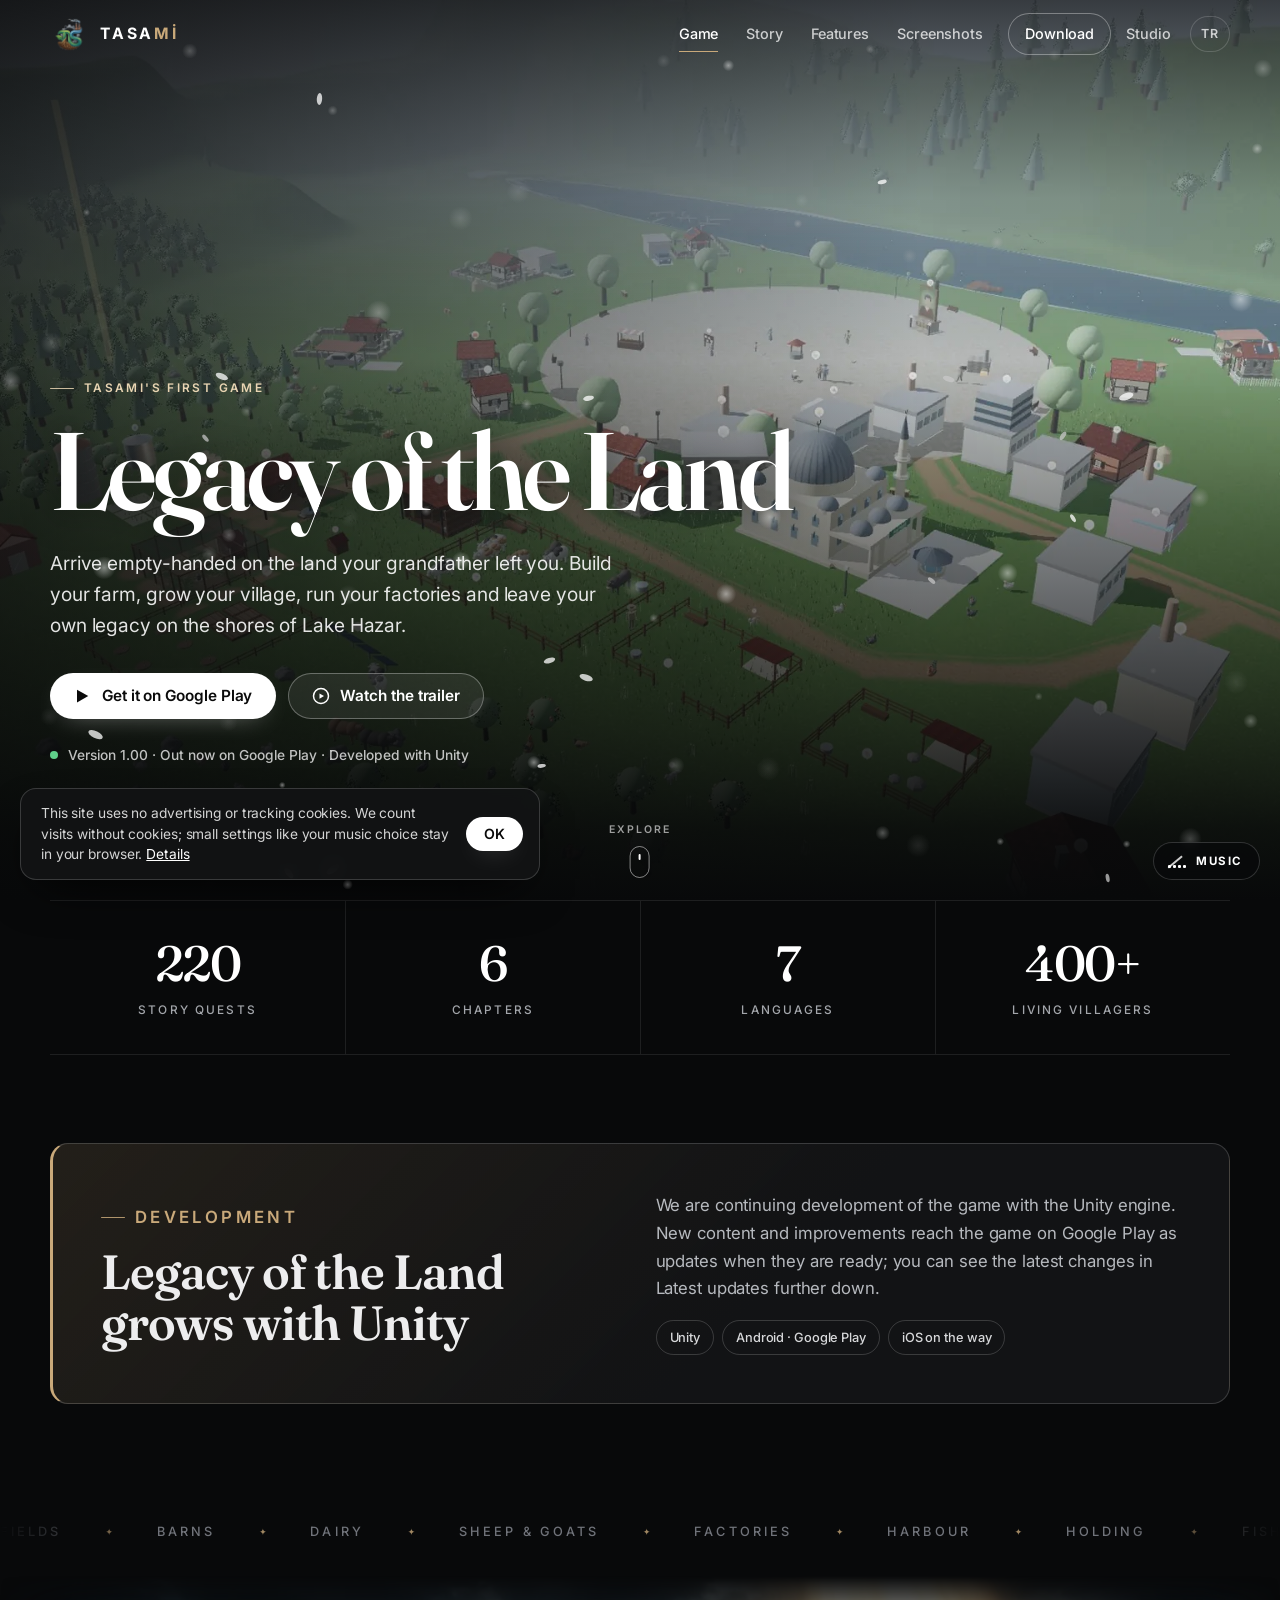
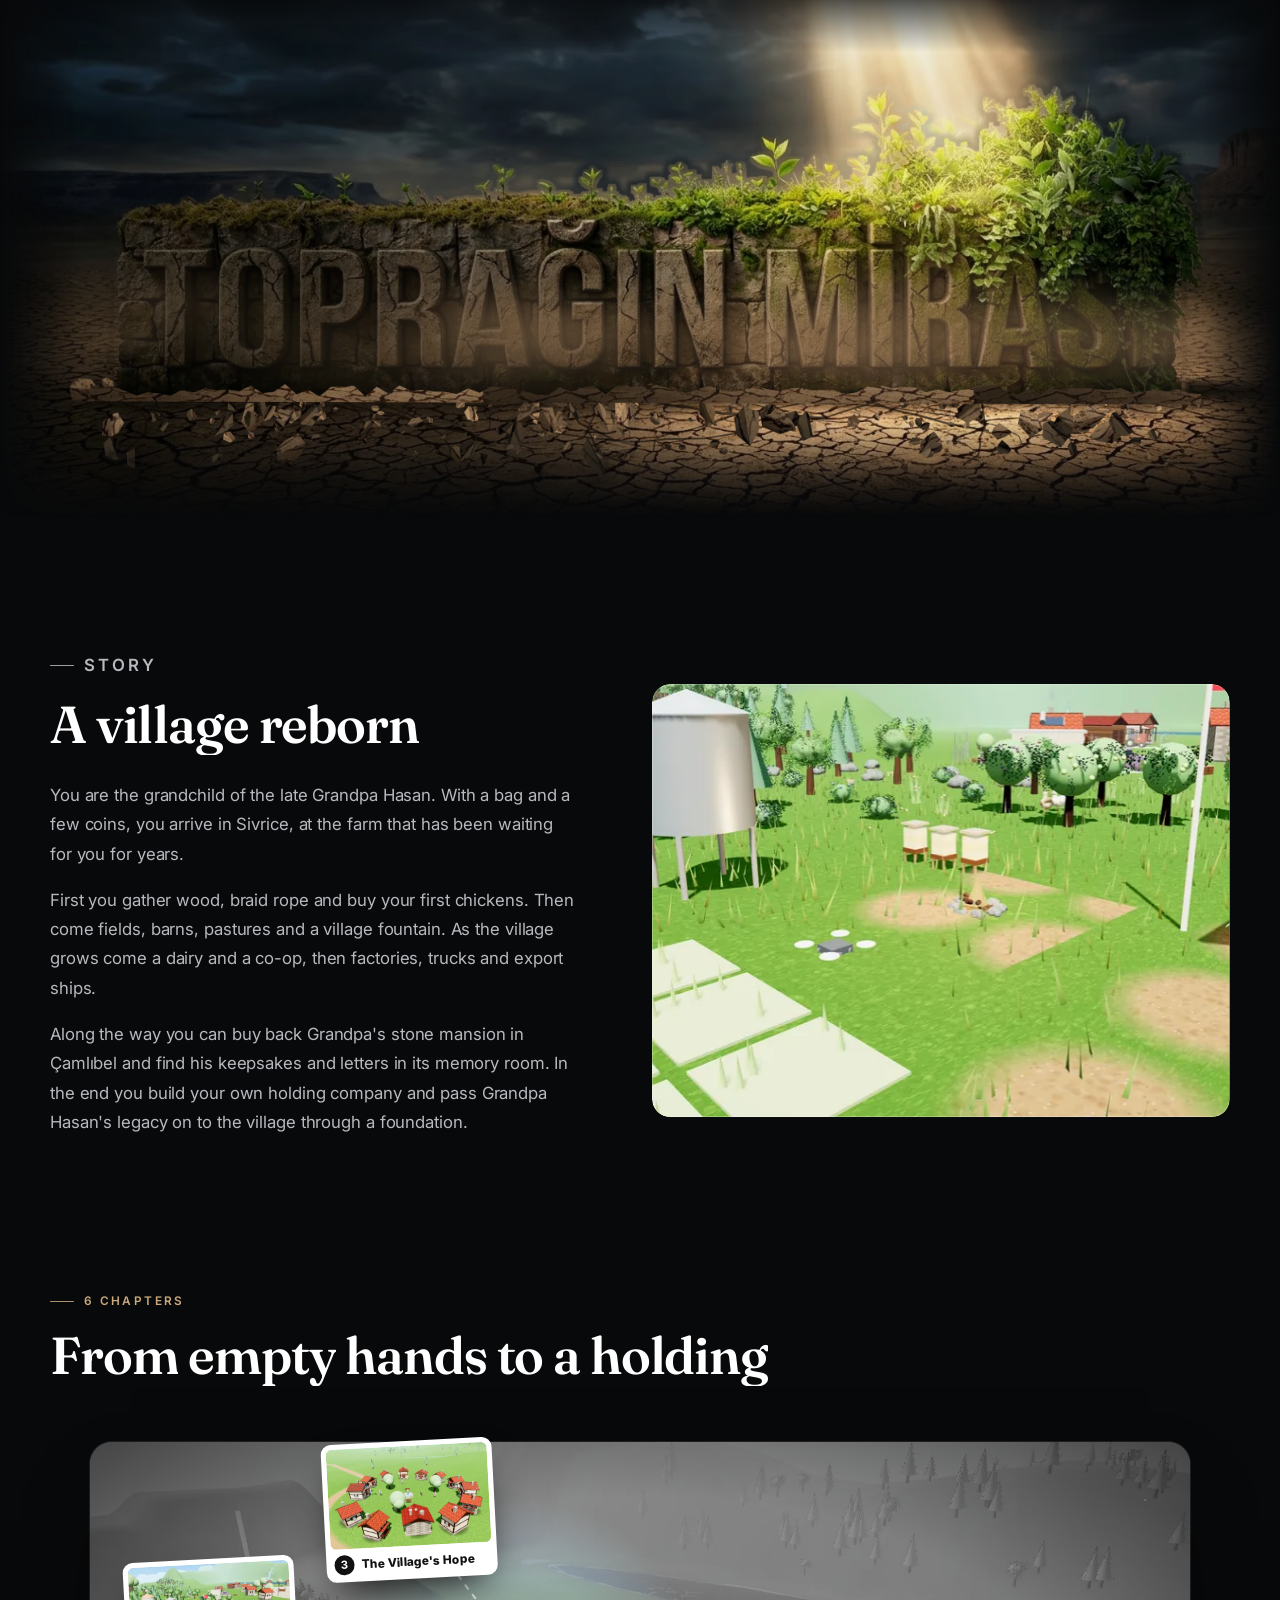
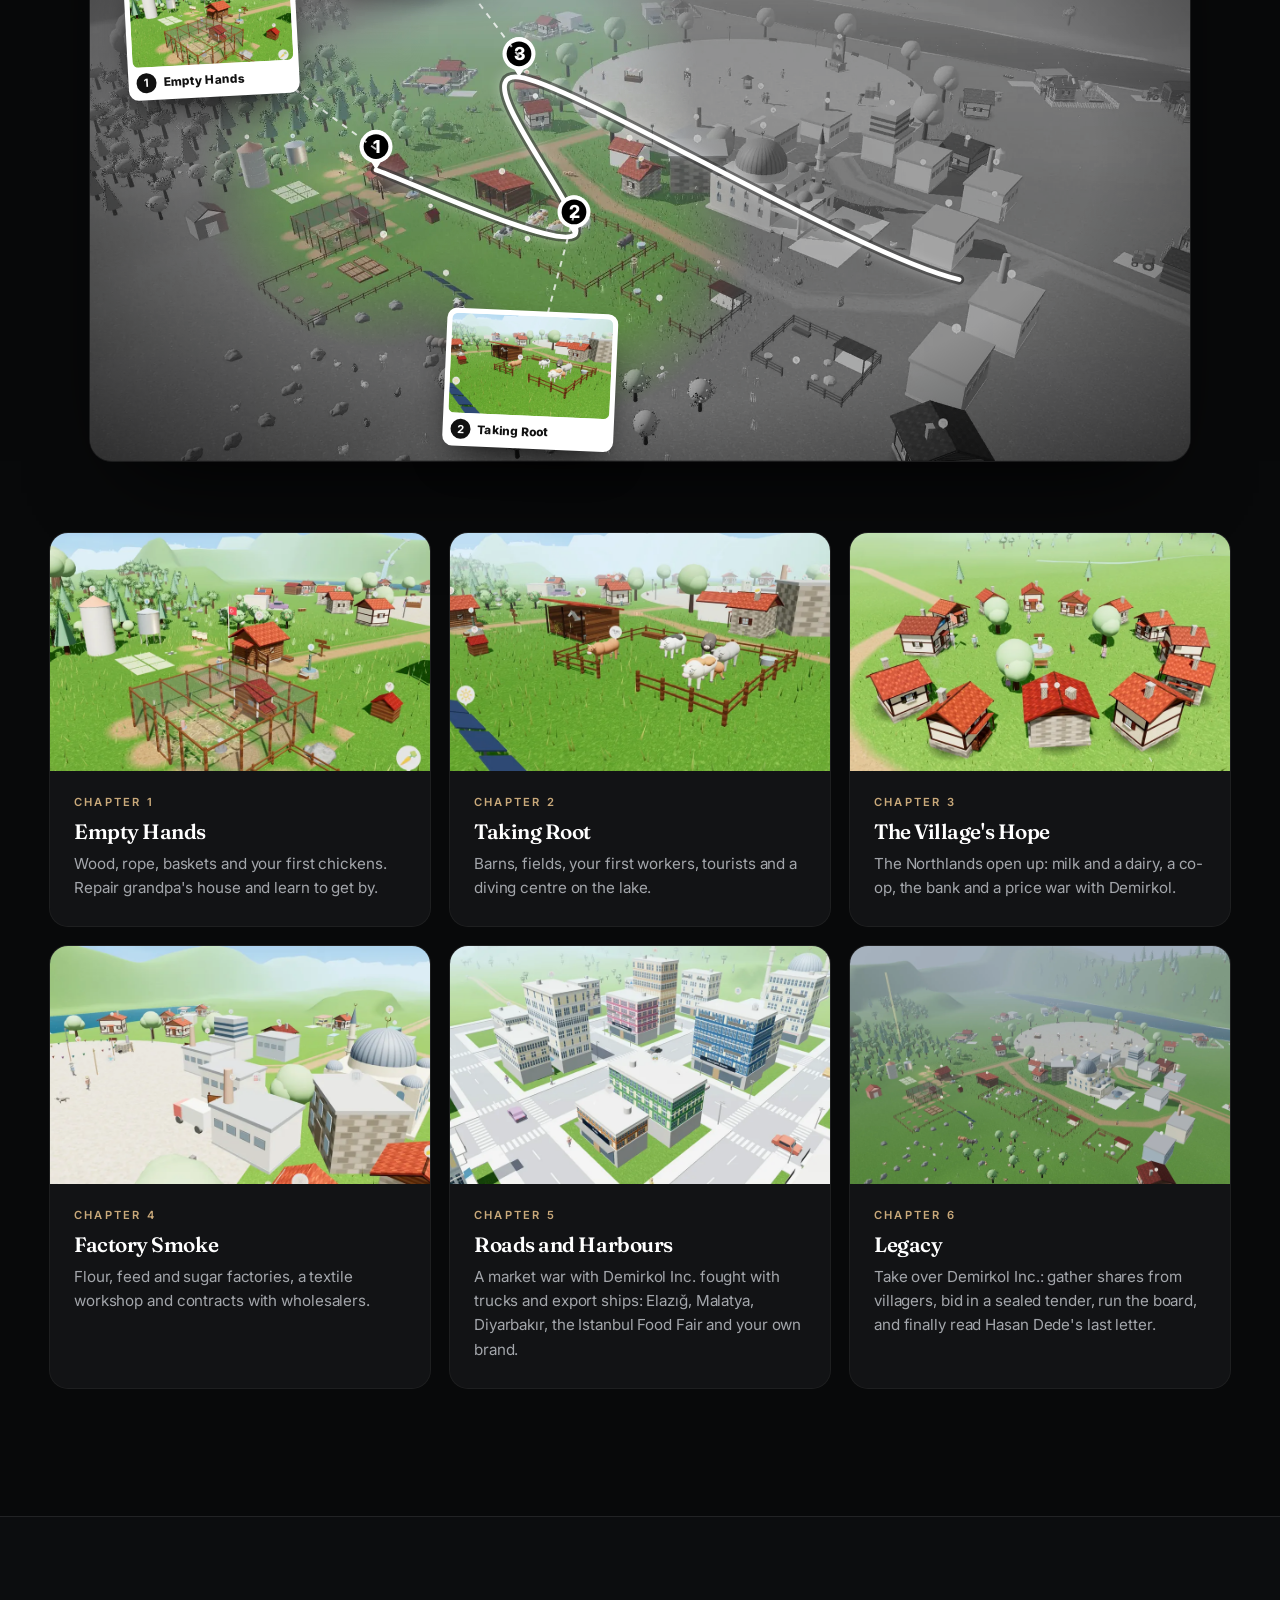
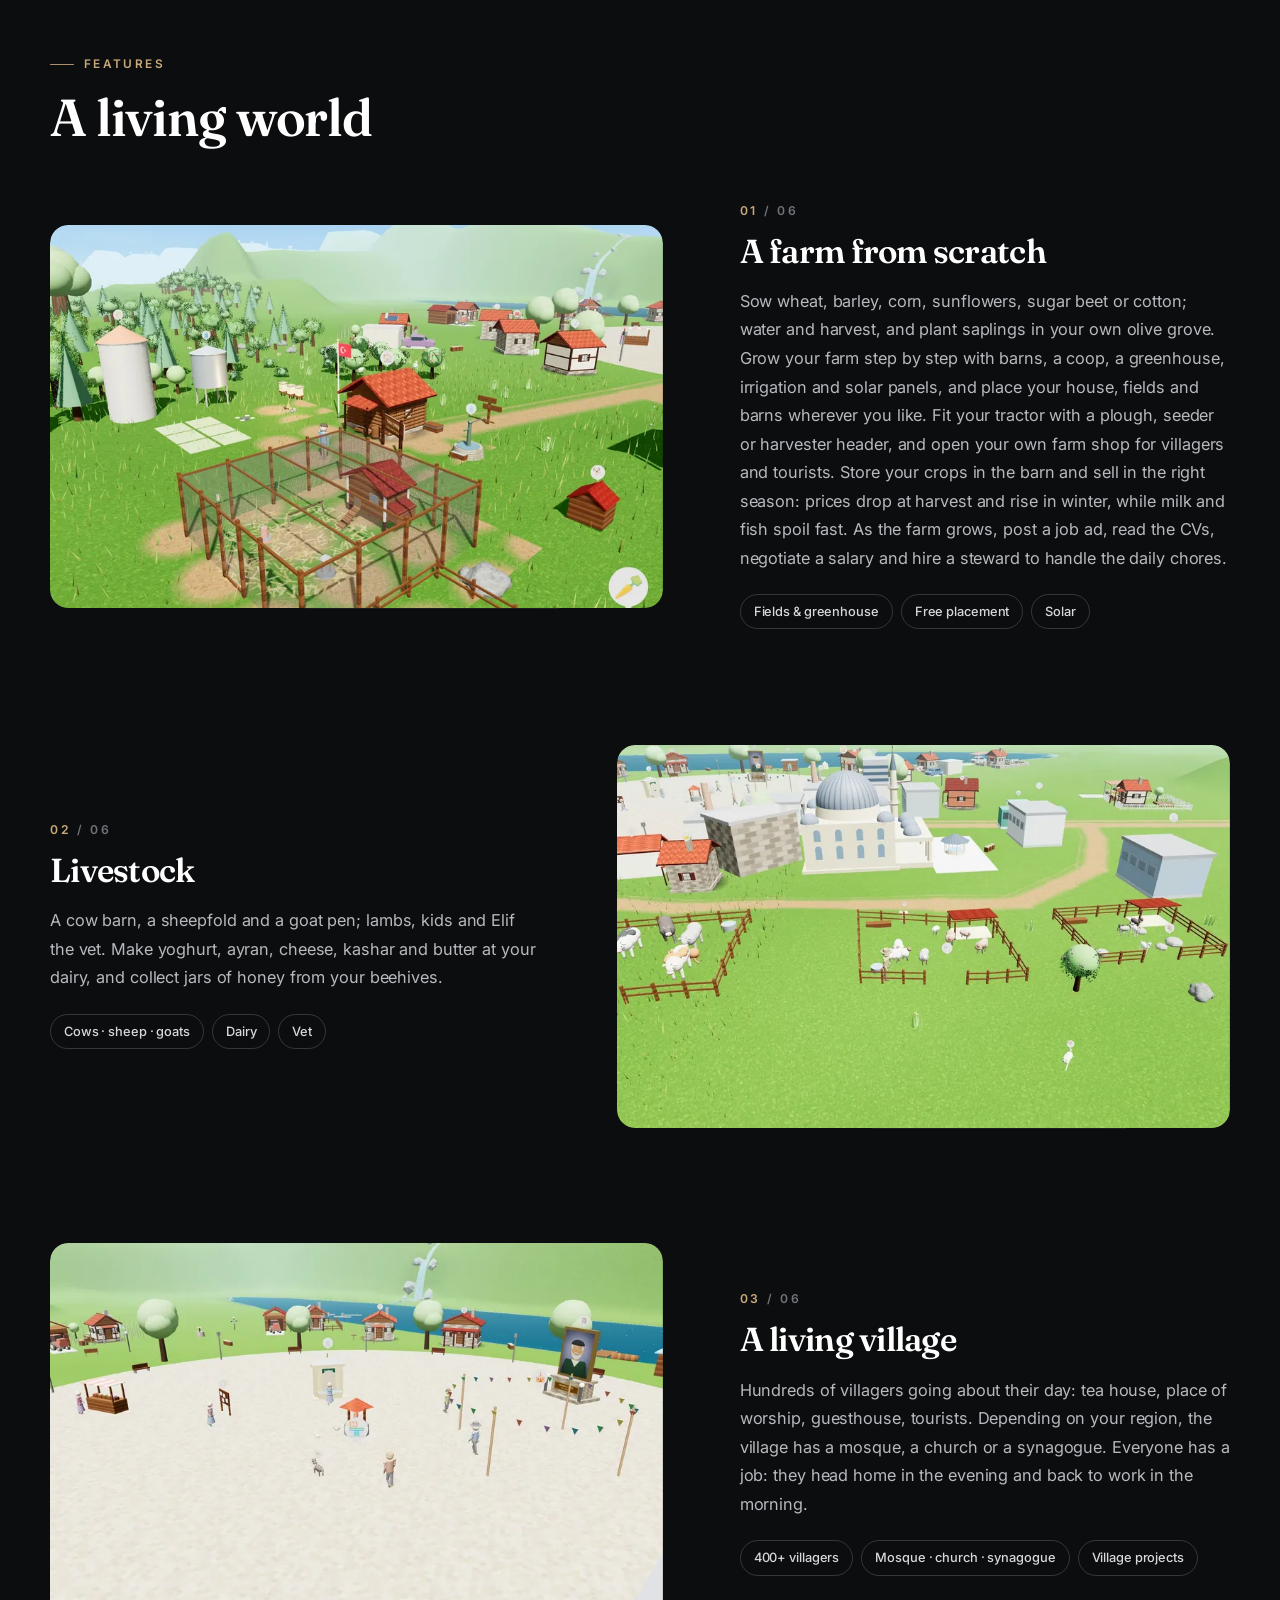
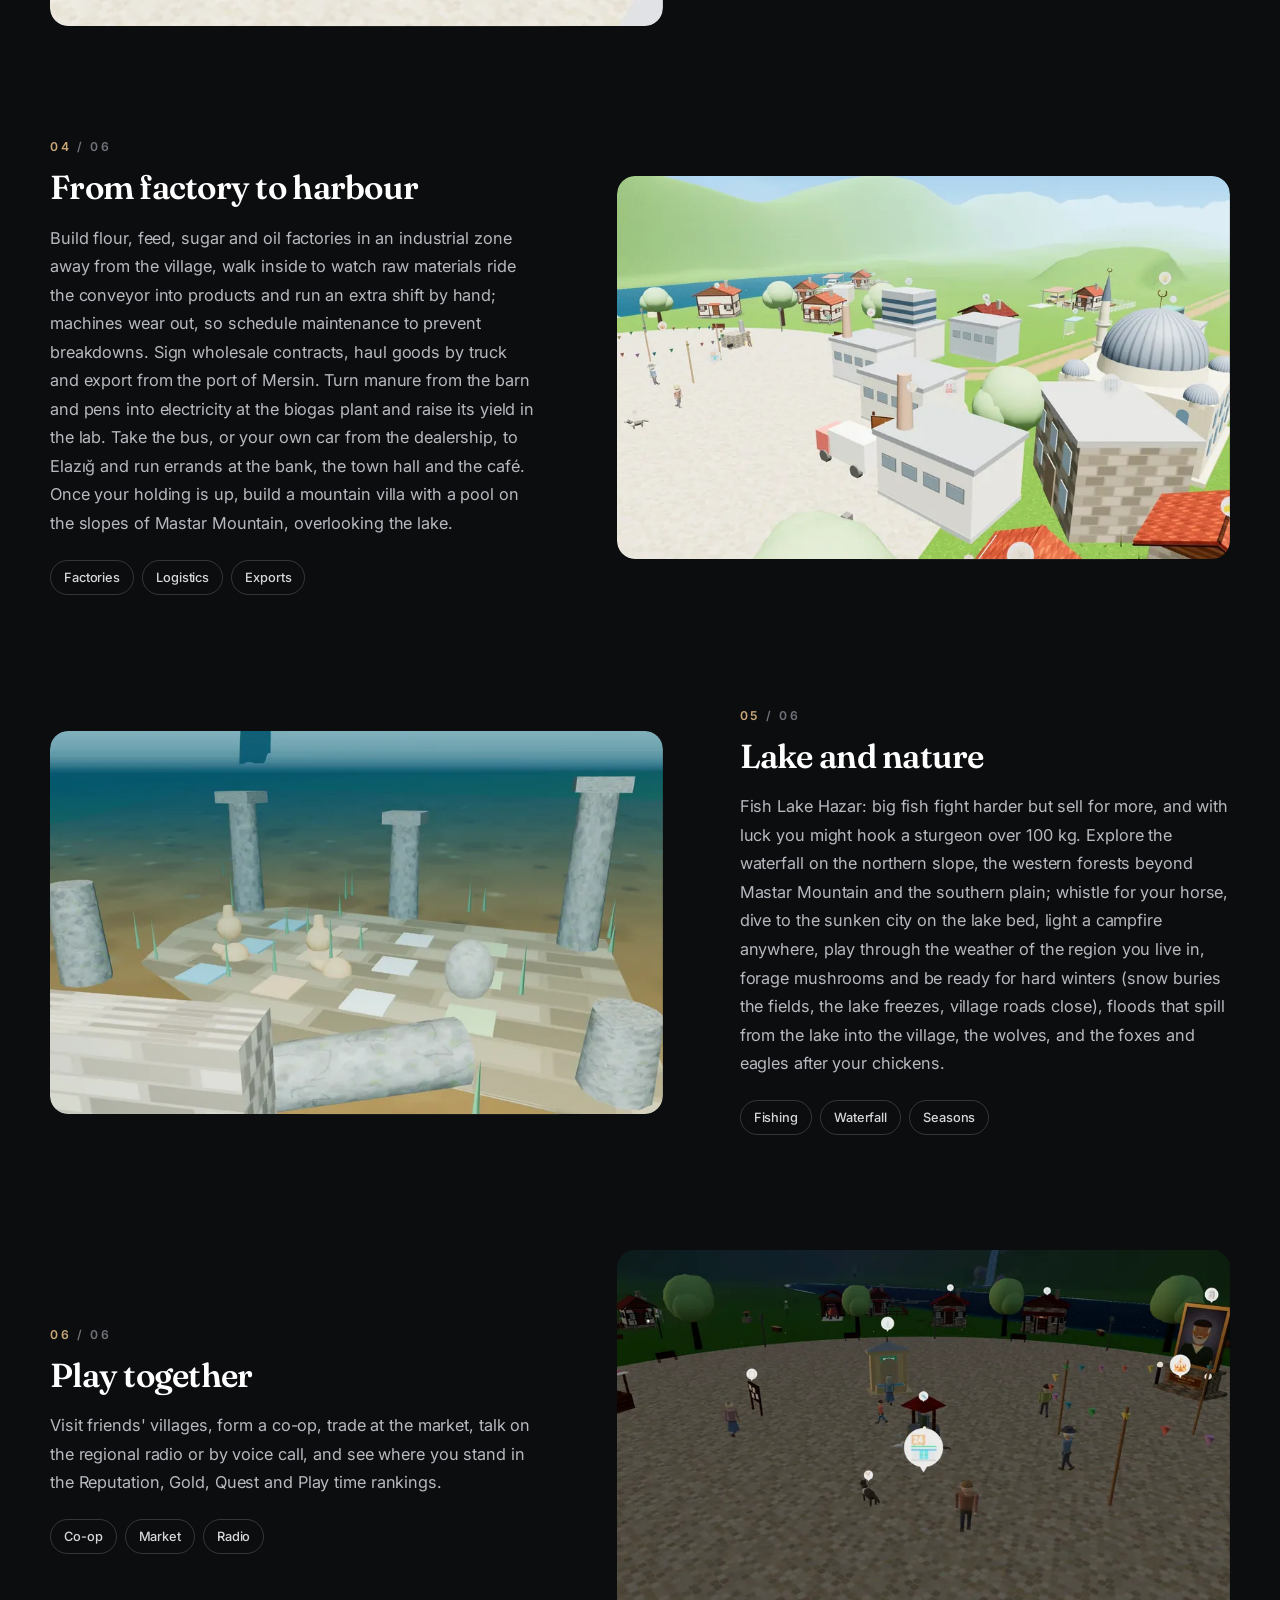
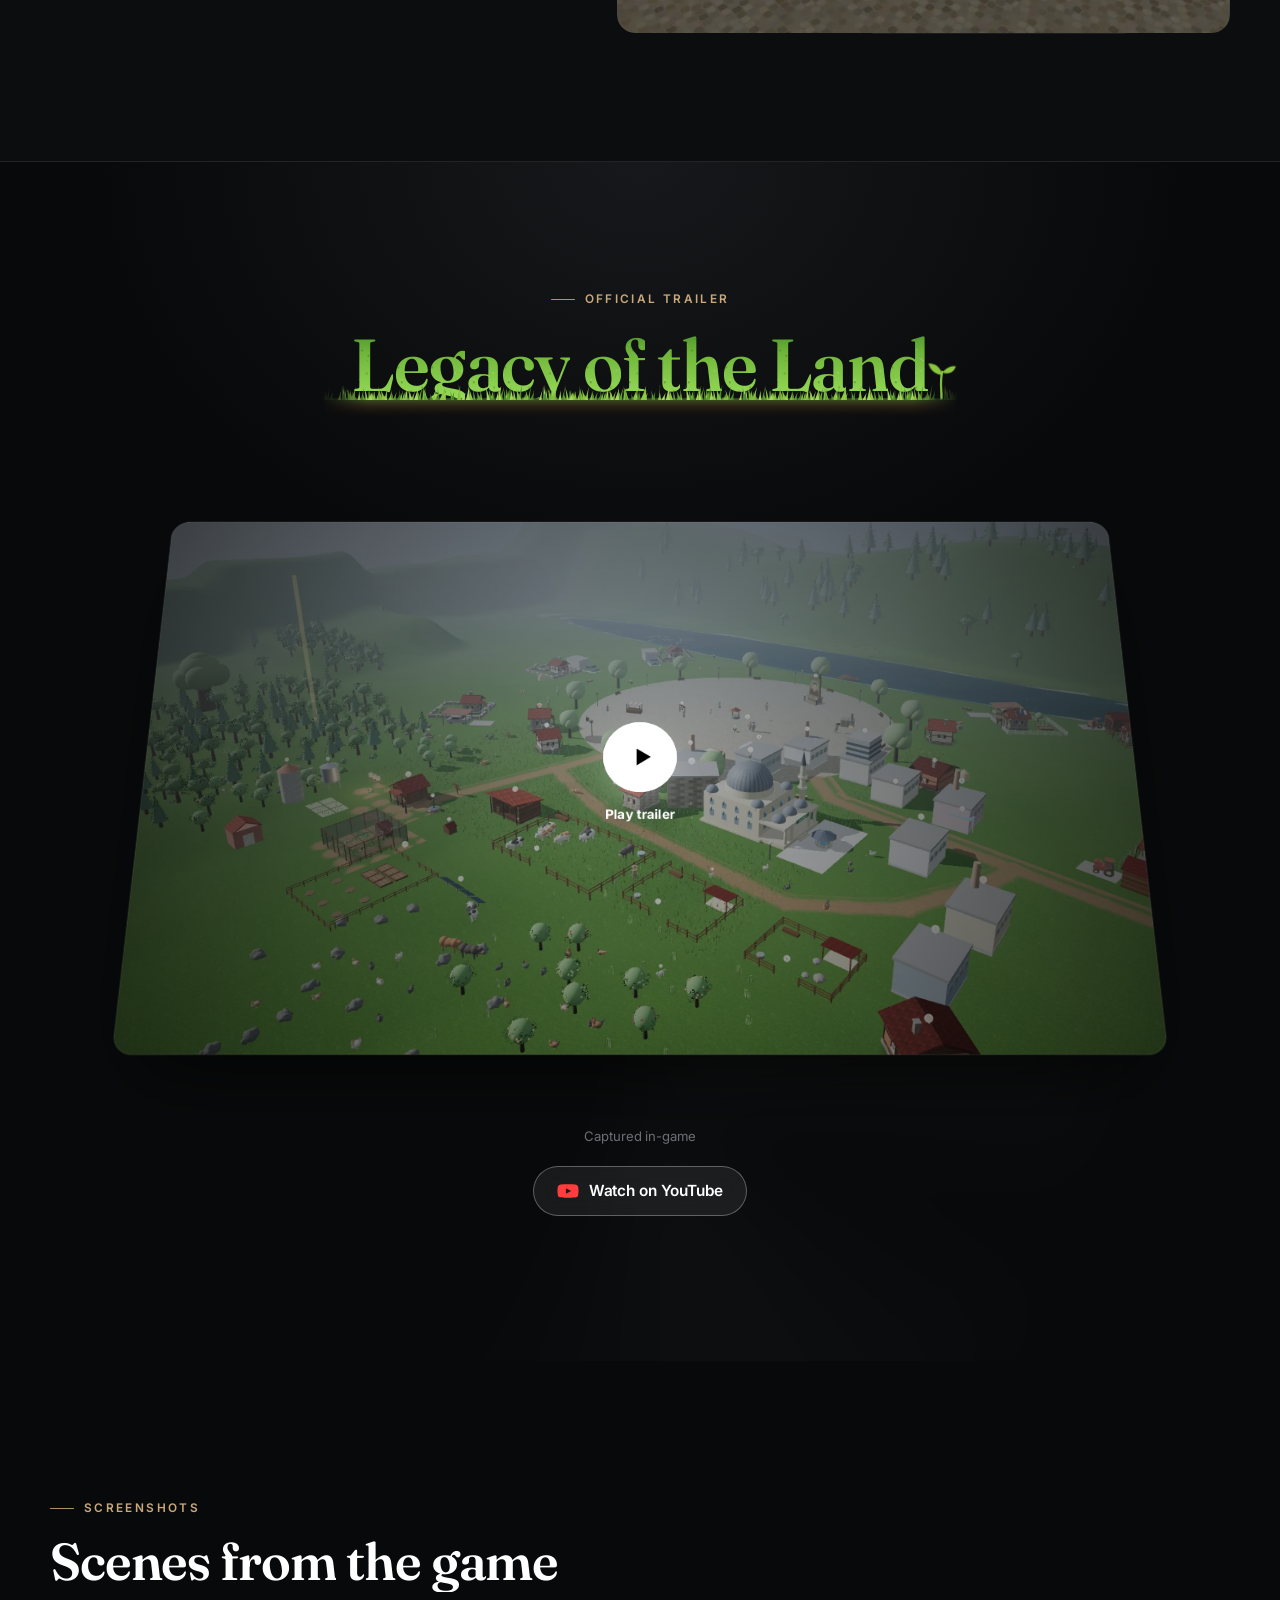
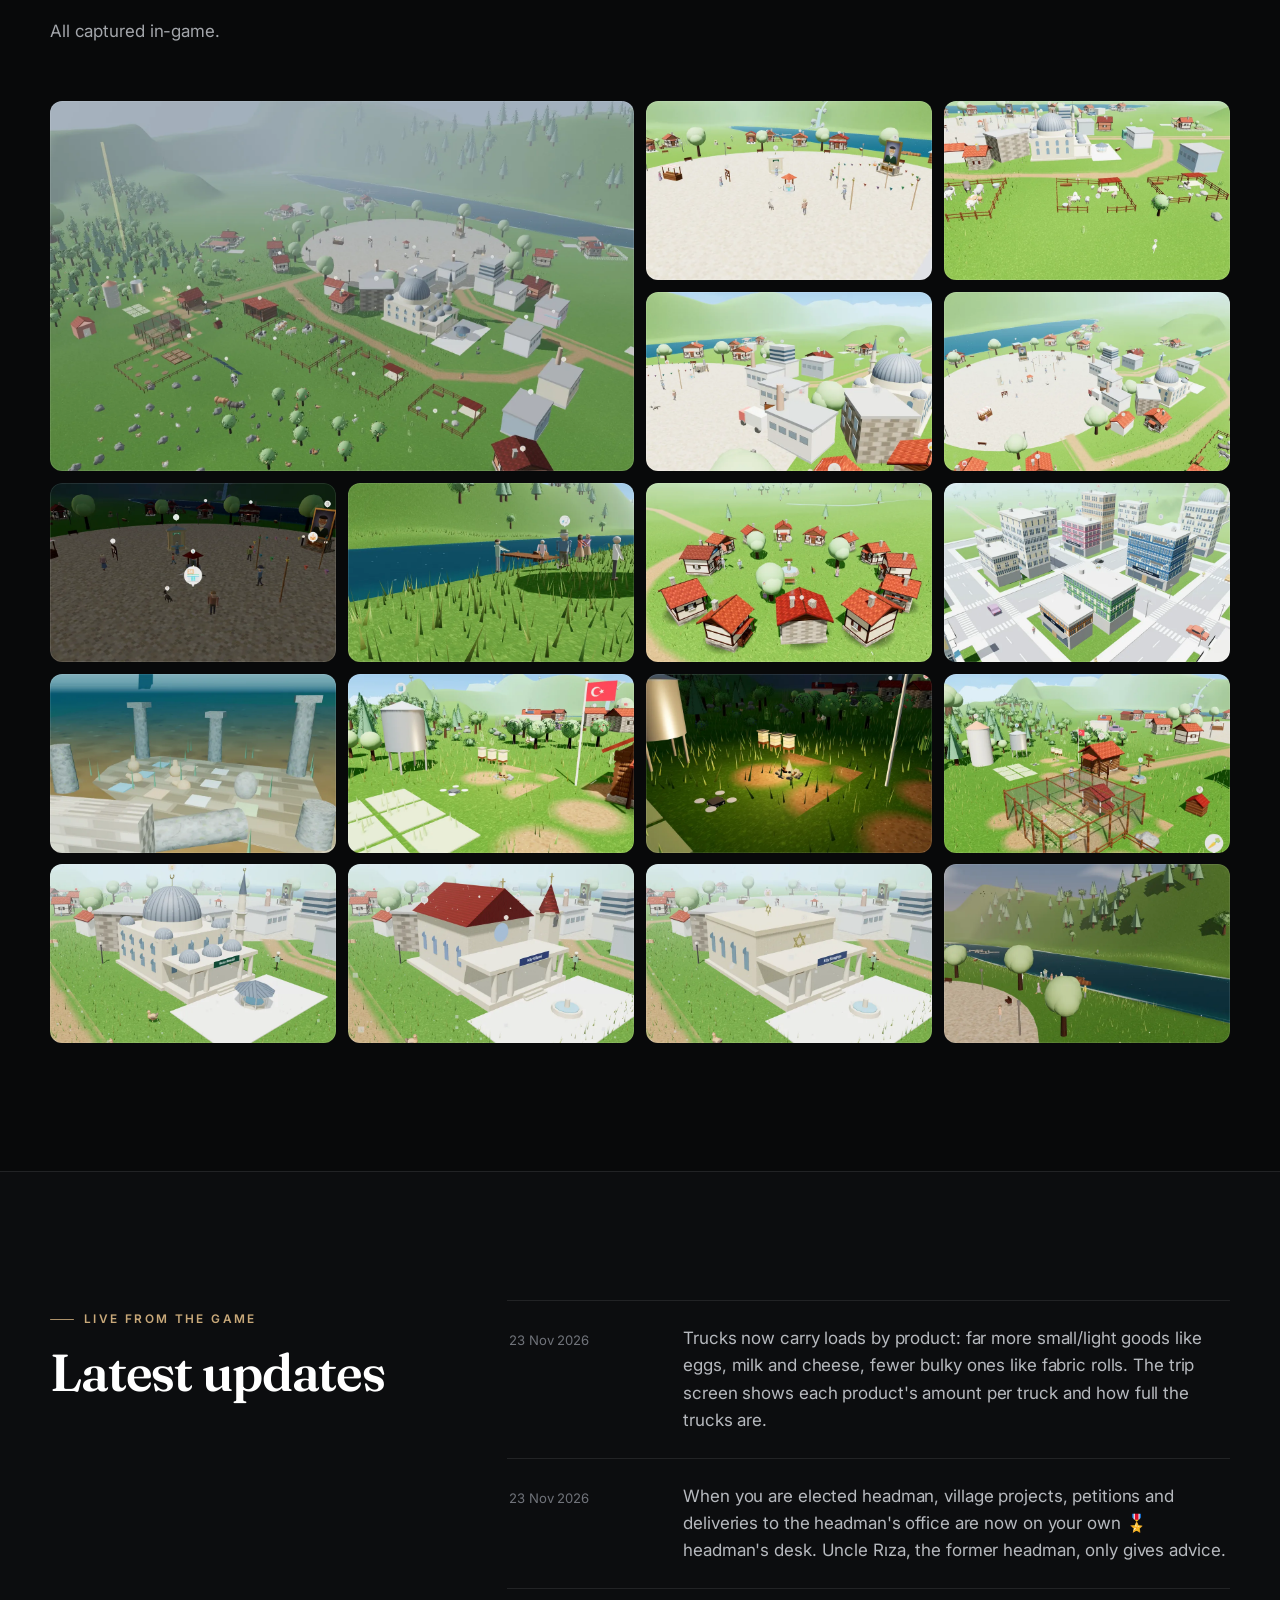
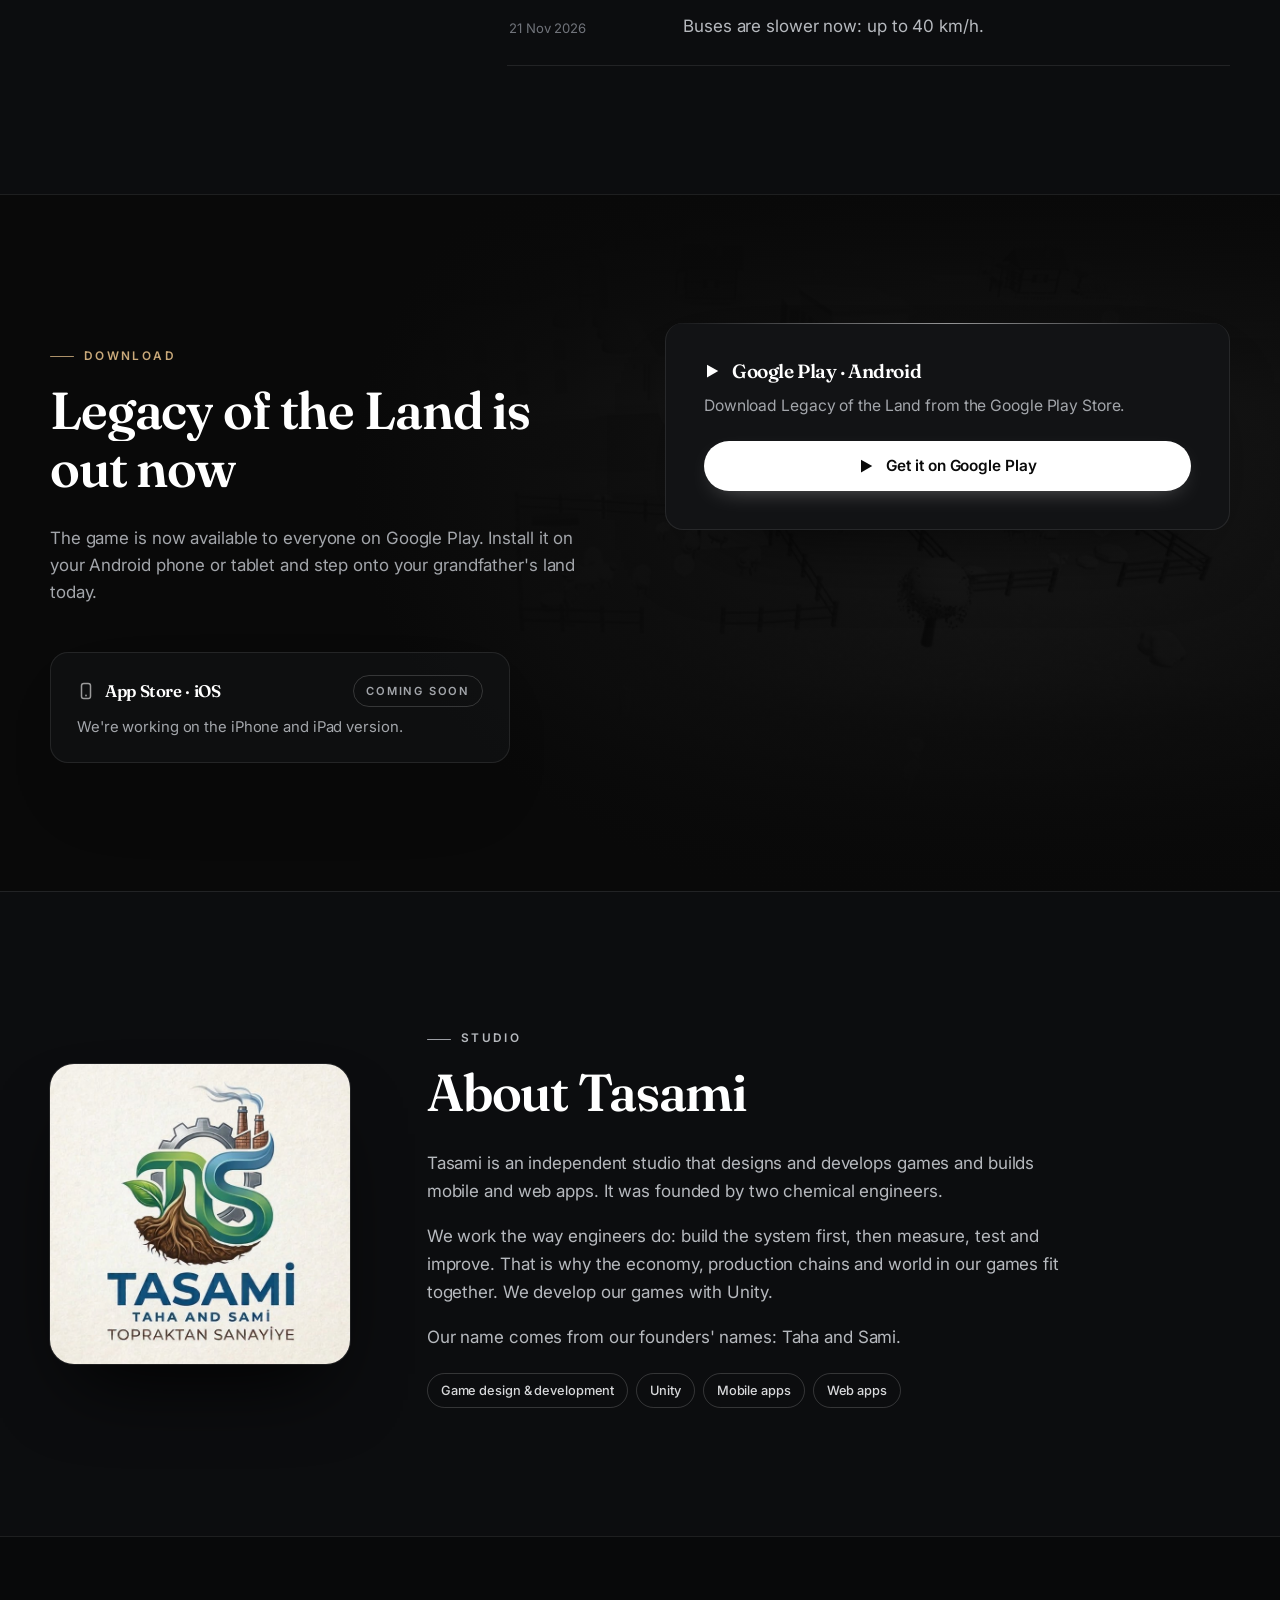
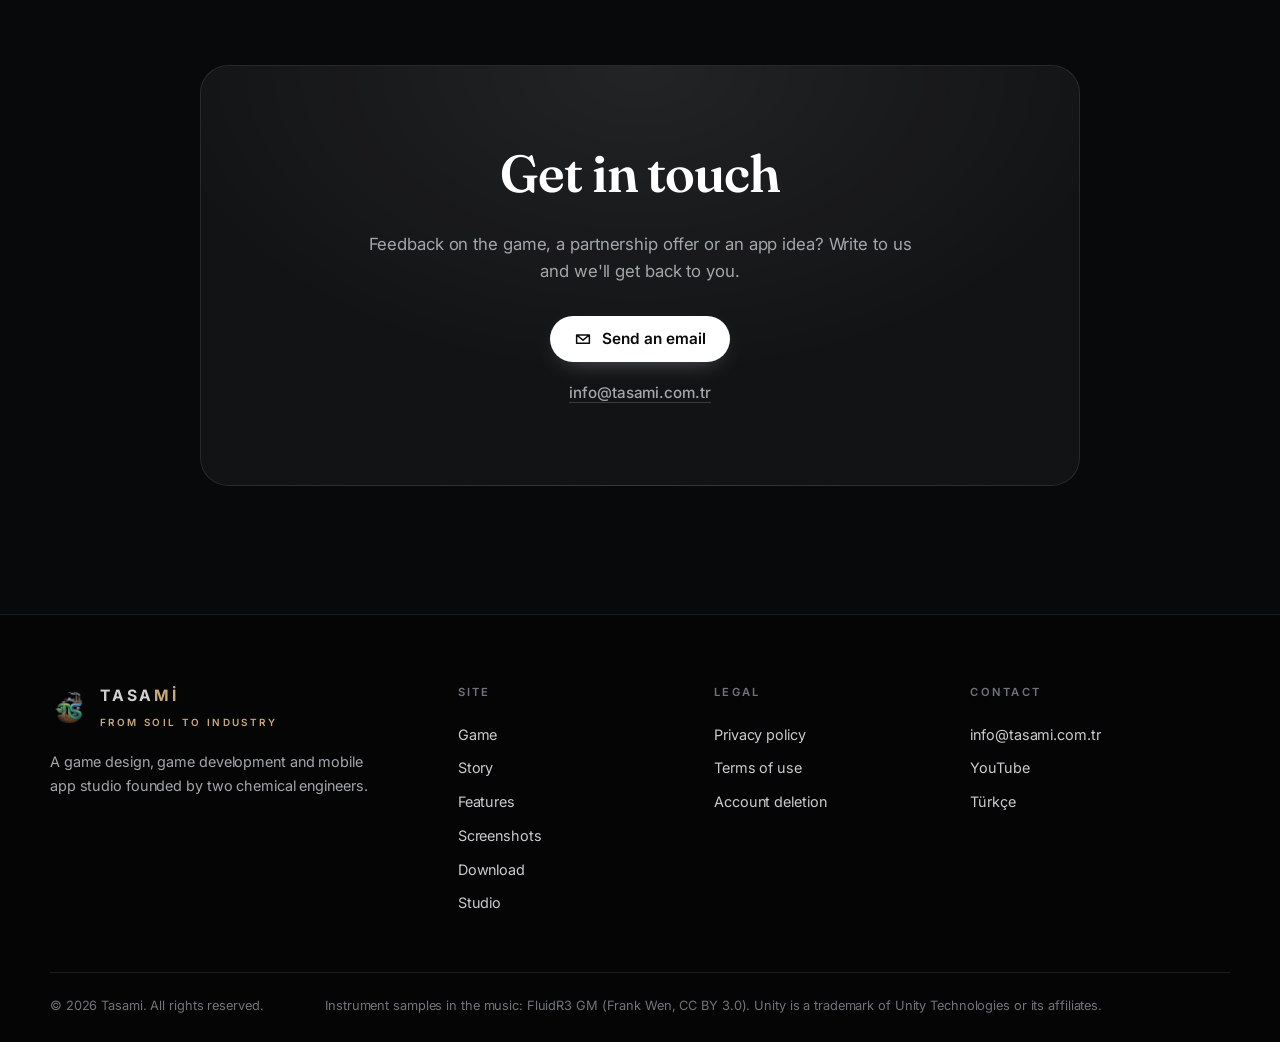
==== en/index.html @ bf9f9037 "Oyunla senkron: sürüm 1.00" ====
<!doctype html>
<html lang="en">
<head>
<meta charset="utf-8">
<meta name="viewport" content="width=device-width,initial-scale=1,viewport-fit=cover">
<title>Legacy of the Land: 3D farming and village-building game | Tasami</title>
<meta name="description" content="Legacy of the Land: build a farm, a village and factories on your grandfather's land by Lake Hazar in this 3D multiplayer life sim. Out now on Google Play.">
<meta name="robots" content="index,follow,max-image-preview:large">
<link rel="canonical" href="https://tasami.com.tr/en/">
<link rel="alternate" hreflang="tr" href="https://tasami.com.tr/">
<link rel="alternate" hreflang="en" href="https://tasami.com.tr/en/">
<link rel="alternate" hreflang="x-default" href="https://tasami.com.tr/">
<meta property="og:type" content="website">
<meta property="og:site_name" content="Tasami">
<meta property="og:locale" content="en_US">
<meta property="og:locale:alternate" content="tr_TR">
<meta property="og:title" content="Legacy of the Land: 3D farming and village-building game | Tasami">
<meta property="og:description" content="Legacy of the Land: build a farm, a village and factories on your grandfather's land by Lake Hazar in this 3D multiplayer life sim. Out now on Google Play.">
<meta property="og:url" content="https://tasami.com.tr/en/">
<meta property="og:image" content="https://tasami.com.tr/assets/img/oyun/baslik-og.jpg">
<meta property="og:image:width" content="1200">
<meta property="og:image:height" content="630">
<meta property="og:image:alt" content="Legacy of the Land game logo">
<meta name="twitter:card" content="summary_large_image">
<meta name="twitter:title" content="Legacy of the Land: 3D farming and village-building game | Tasami">
<meta name="twitter:description" content="Legacy of the Land: build a farm, a village and factories on your grandfather's land by Lake Hazar in this 3D multiplayer life sim. Out now on Google Play.">
<meta name="twitter:image" content="https://tasami.com.tr/assets/img/oyun/baslik-og.jpg">
<meta name="theme-color" content="#000000">
<link rel="icon" href="/favicon.ico" sizes="48x48">
<link rel="icon" type="image/png" sizes="32x32" href="/favicon-32.png">
<link rel="icon" type="image/png" sizes="16x16" href="/favicon-16.png">
<link rel="apple-touch-icon" href="/apple-touch-icon.png">
<link rel="manifest" href="/site.webmanifest">
<link rel="preload" as="image" href="../assets/img/oyun/genel.webp" imagesrcset="../assets/img/oyun/genel-k.webp 960w, ../assets/img/oyun/genel.webp 1920w" imagesizes="100vw">
<link rel="preconnect" href="https://fonts.googleapis.com">
<link rel="preconnect" href="https://fonts.gstatic.com" crossorigin>
<link href="https://fonts.googleapis.com/css2?family=Fraunces:opsz,wght@9..144,400..700&family=Inter:wght@400..700&display=swap" rel="stylesheet">
<link rel="stylesheet" href="../assets/site.css">
<script>(function(c){c.add('js');try{if(!sessionStorage.getItem('tsm-intro')&&!matchMedia('(prefers-reduced-motion: reduce)').matches)c.add('intro-on')}catch(e){}})(document.documentElement.classList)</script>
<script type="application/ld+json">[{"@context": "https://schema.org", "@type": "WebSite", "name": "Tasami", "url": "https://tasami.com.tr/en/", "inLanguage": "en", "publisher": {"@type": "Organization", "@id": "https://tasami.com.tr/#tasami", "name": "Tasami"}}, {"@context": "https://schema.org", "@type": "Organization", "@id": "https://tasami.com.tr/#tasami", "name": "Tasami", "url": "https://tasami.com.tr/", "logo": "https://tasami.com.tr/assets/img/tasami-logo.png", "email": "info@tasami.com.tr", "description": "A game design, game development and mobile app studio founded by two chemical engineers.", "knowsAbout": ["Game design", "Game development", "Unity", "Mobile apps", "Web apps"]}, {"@context": "https://schema.org", "@type": "VideoGame", "name": "Legacy of the Land", "alternateName": "Toprağın Mirası", "url": "https://tasami.com.tr/en/", "description": "Legacy of the Land: build a farm, a village and factories on your grandfather's land by Lake Hazar in this 3D multiplayer life sim. Out now on Google Play.", "genre": ["Simulation", "Farming"], "gamePlatform": ["Android"], "operatingSystem": "Android", "installUrl": "https://play.google.com/store/apps/details?id=com.tasami.topraginmirasi", "playMode": ["SinglePlayer", "MultiPlayer"], "author": {"@type": "Organization", "@id": "https://tasami.com.tr/#tasami", "name": "Tasami"}, "publisher": {"@type": "Organization", "@id": "https://tasami.com.tr/#tasami", "name": "Tasami"}, "inLanguage": ["tr", "en", "de", "fr", "es", "ru", "ku"], "keywords": "farming game, village building game, simulation, multiplayer, Android, Unity", "image": "https://tasami.com.tr/assets/img/oyun/baslik-og.jpg", "trailer": {"@type": "VideoObject", "name": "Legacy of the Land | Official trailer", "description": "Arrive empty-handed on the land your grandfather left you. Build your farm, grow your village, run your factories and leave your own legacy on the shores of Lake Hazar.", "embedUrl": "https://www.youtube.com/embed/VAp9sWofOYo", "url": "https://www.youtube.com/watch?v=VAp9sWofOYo", "thumbnailUrl": "https://i.ytimg.com/vi/VAp9sWofOYo/hqdefault.jpg", "uploadDate": "2026-10-27T12:00:00+03:00"}}]</script>
<script defer src="https://static.cloudflareinsights.com/beacon.min.js" data-cf-beacon='{"token": "fb4c1c174d214c309af63e72ce75216d"}'></script>
</head>
<body>
<div class="intro" aria-hidden="true">
  <div class="intro-in"><video class="intro-vid" src="../assets/video/tasami-logo.mp4" muted playsinline preload="auto"></video><button class="intro-skip" type="button" tabindex="-1">Skip ›</button></div>
</div>
<div class="cursor" aria-hidden="true"></div>
<a class="skip" href="#oyun">Legacy of the Land</a>

<header class="top" id="top">
  <div class="wrap top-in">
    <a class="brand" href="#oyun" aria-label="Tasami"><img src="../assets/img/tasami-amblem.png" alt="" width="48" height="48"><span>TASA<b>Mİ</b></span></a>
    <nav class="nav" id="nav" aria-label="Menu"><a href="#oyun">Game</a><a href="#hikaye">Story</a><a href="#ozellikler">Features</a><a href="#goruntuler">Screenshots</a><a href="#indir">Download</a><a href="#studyo">Studio</a><a class="lang" href="../" hreflang="TR" title="Türkçe">TR</a></nav>
    <button class="burger" type="button" aria-label="Menu" aria-controls="nav" aria-expanded="false"><span></span><span></span><span></span></button>
  </div>
  <div class="progress" aria-hidden="true"></div>
</header>

<main>
  <section class="hero" id="oyun">
    <div class="hero-media" aria-hidden="true">
      <img src="../assets/img/oyun/genel.webp" srcset="../assets/img/oyun/genel-k.webp 960w, ../assets/img/oyun/genel.webp 1920w" sizes="(max-width: 900px) 100vw, 60vw" alt="" width="1920" height="1080">
      <video class="hero-video" muted loop playsinline preload="none" data-src="../assets/video/hero.mp4?v=1030"></video>
    </div>
    <div class="hero-shade" aria-hidden="true"></div>
    <canvas class="hero-fx" aria-hidden="true"></canvas>
    <div class="wrap hero-in">
      <p class="kicker">Tasami's first game</p>
      <h1 class="hero-title">Legacy of the Land</h1>
      <p class="lead">Arrive empty-handed on the land your grandfather left you. Build your farm, grow your village, run your factories and leave your own legacy on the shores of Lake Hazar.</p>
      <div class="cta">
        <a class="btn primary" href="https://play.google.com/store/apps/details?id=com.tasami.topraginmirasi" target="_blank" rel="noopener"><svg viewBox="0 0 24 24" aria-hidden="true"><path d="M4 3.5v17l15-8.5z"/></svg>Get it on Google Play</a>
        <button class="btn glass" type="button" data-trailer><svg viewBox="0 0 24 24" aria-hidden="true"><circle cx="12" cy="12" r="10" fill="none" stroke="currentColor" stroke-width="2"/><path d="M10 8.5v7l6-3.5z"/></svg>Watch the trailer</button>
      </div>
      <p class="badge"><i></i>Version 1.00 · Out now on Google Play · Developed with Unity</p>
    </div>
    <a class="scroll-cue" href="#hikaye"><span>Explore</span><i></i></a>
  </section>

  <section class="stats" aria-label="Legacy of the Land">
    <div class="wrap stats-in"><div class="stat reveal"><strong data-count="220">220</strong><span>story quests</span></div><div class="stat reveal"><strong data-count="6">6</strong><span>chapters</span></div><div class="stat reveal"><strong data-count="7">7</strong><span>languages</span></div><div class="stat reveal"><strong data-count="400+">400+</strong><span>living villagers</span></div></div>
  </section>

  <section class="dev-band" id="unity" aria-label="Development">
    <div class="wrap dev reveal">
      <div class="dev-head"><p class="kicker">Development</p><h2>Legacy of the Land grows with Unity</h2></div>
      <div class="dev-body"><p>We are continuing development of the game with the Unity engine. New content and improvements reach the game on Google Play as updates when they are ready; you can see the latest changes in Latest updates further down.</p><ul class="tags"><li>Unity</li><li>Android · Google Play</li><li>iOS on the way</li></ul></div>
    </div>
  </section>

  <div class="marquee" aria-hidden="true"><div class="mq-row"><div class="mq-in"><span>Fields</span><i>✦</i><span>Barns</span><i>✦</i><span>Dairy</span><i>✦</i><span>Sheep &amp; goats</span><i>✦</i><span>Factories</span><i>✦</i><span>Harbour</span><i>✦</i><span>Holding</span><i>✦</i><span>Fishing</span><i>✦</i><span>Co-op</span><i>✦</i><span>Solar power</span><i>✦</i><span>Fields</span><i>✦</i><span>Barns</span><i>✦</i><span>Dairy</span><i>✦</i><span>Sheep &amp; goats</span><i>✦</i><span>Factories</span><i>✦</i><span>Harbour</span><i>✦</i><span>Holding</span><i>✦</i><span>Fishing</span><i>✦</i><span>Co-op</span><i>✦</i><span>Solar power</span><i>✦</i></div></div><div class="mq-row rev"><div class="mq-in"><span>Fields</span><i>✦</i><span>Barns</span><i>✦</i><span>Dairy</span><i>✦</i><span>Sheep &amp; goats</span><i>✦</i><span>Factories</span><i>✦</i><span>Harbour</span><i>✦</i><span>Holding</span><i>✦</i><span>Fishing</span><i>✦</i><span>Co-op</span><i>✦</i><span>Solar power</span><i>✦</i><span>Fields</span><i>✦</i><span>Barns</span><i>✦</i><span>Dairy</span><i>✦</i><span>Sheep &amp; goats</span><i>✦</i><span>Factories</span><i>✦</i><span>Harbour</span><i>✦</i><span>Holding</span><i>✦</i><span>Fishing</span><i>✦</i><span>Co-op</span><i>✦</i><span>Solar power</span><i>✦</i></div></div></div>

  <section class="title-art" aria-label="Legacy of the Land">
    <div class="ta reveal"><img src="../assets/img/oyun/baslik.webp" srcset="../assets/img/oyun/baslik-k.webp 960w, ../assets/img/oyun/baslik.webp 1600w" sizes="100vw" alt="Legacy of the Land" width="1600" height="679" loading="lazy"><canvas class="ta-rise" width="1584" height="672" aria-hidden="true" data-zemin="../assets/img/oyun/baslik-zemin.webp" data-tas="../assets/img/oyun/baslik-tas.webp"></canvas><i class="ta-beam"></i></div>
  </section>

  <section class="story" id="hikaye">
    <div class="wrap story-in">
      <div class="story-txt reveal">
        <p class="kicker">Story</p>
        <h2>A village reborn</h2>
        <p>You are the grandchild of the late Grandpa Hasan. With a bag and a few coins, you arrive in Sivrice, at the farm that has been waiting for you for years.</p><p>First you gather wood, braid rope and buy your first chickens. Then come fields, barns, pastures and a village fountain. As the village grows come a dairy and a co-op, then factories, trucks and export ships.</p><p>Along the way you can buy back Grandpa's stone mansion in Çamlıbel and find his keepsakes and letters in its memory room. In the end you build your own holding company and pass Grandpa Hasan's legacy on to the village through a foundation.</p>
      </div>
      <figure class="story-img reveal parallax"><img src="../assets/img/oyun/kovan-k.webp" srcset="../assets/img/oyun/kovan-k.webp 960w, ../assets/img/oyun/kovan.webp 1920w" sizes="(max-width: 900px) 100vw, 60vw" alt="Legacy of the Land: Beehives and the garden" width="1920" height="1080" loading="lazy" decoding="async"></figure>
    </div>
  </section>

  <section class="chapters">
    <div class="wrap">
      <div class="sec-head reveal"><p class="kicker">6 chapters</p><h2>From empty hands to a holding</h2></div>
      <div class="jmap reveal" data-pins="416,477;704,572;624,342;1290,640;1408,351;1158,414"><div class="jm-board"><svg class="jm-svg" viewBox="0 0 1600 900" aria-hidden="true"><defs><radialGradient id="jm-g"><stop offset=".55" stop-color="#fff"/><stop offset="1" stop-color="#fff" stop-opacity="0"/></radialGradient><radialGradient id="jm-v" r=".75"><stop offset=".55" stop-opacity="0"/><stop offset="1" stop-opacity=".6"/></radialGradient><filter id="jm-gray"><feColorMatrix type="saturate" values="0"/></filter><mask id="jm-m"><g class="jm-blooms"></g></mask></defs><image href="../assets/img/oyun/genel.webp" width="1600" height="900" filter="url(#jm-gray)" opacity=".8"/><image href="../assets/img/oyun/genel.webp" width="1600" height="900" mask="url(#jm-m)"/><rect width="1600" height="900" fill="url(#jm-v)" class="jm-vig"/><path class="jm-route-sh"/><path class="jm-route"/><g class="jm-rings"></g><g class="jm-pins"></g></svg></div><svg class="jm-links" viewBox="0 0 1600 900" preserveAspectRatio="none" aria-hidden="true"></svg><a class="jm-card" href="#ch-1" style="left:11%;top:30%" data-i="0"><span class="jm-in"><img src="../assets/img/oyun/ciftlik-evi-k.webp" alt="" loading="lazy" decoding="async" width="960" height="540"><span class="jm-cap"><b>1</b>Empty Hands</span></span></a><a class="jm-card" href="#ch-2" style="left:40%;top:87%" data-i="1"><span class="jm-in"><img src="../assets/img/oyun/inek-merasi-k.webp" alt="" loading="lazy" decoding="async" width="960" height="540"><span class="jm-cap"><b>2</b>Taking Root</span></span></a><a class="jm-card" href="#ch-3" style="left:29%;top:11%" data-i="2"><span class="jm-in"><img src="../assets/img/oyun/kuzey-diyari-k.webp" alt="" loading="lazy" decoding="async" width="960" height="540"><span class="jm-cap"><b>3</b>The Village's Hope</span></span></a><a class="jm-card" href="#ch-4" style="left:84%;top:88%" data-i="3"><span class="jm-in"><img src="../assets/img/oyun/fabrikalar-k.webp" alt="" loading="lazy" decoding="async" width="960" height="540"><span class="jm-cap"><b>4</b>Factory Smoke</span></span></a><a class="jm-card" href="#ch-5" style="left:89%;top:12%" data-i="4"><span class="jm-in"><img src="../assets/img/oyun/iskele-k.webp" alt="" loading="lazy" decoding="async" width="960" height="540"><span class="jm-cap"><b>5</b>Roads and Harbours</span></span></a><a class="jm-card" href="#ch-6" style="left:61%;top:12%" data-i="5"><span class="jm-in"><img src="../assets/img/oyun/koy-ve-sanayi-k.webp" alt="" loading="lazy" decoding="async" width="960" height="540"><span class="jm-cap"><b>6</b>Legacy</span></span></a></div>
    </div>
    <div class="ch-track-wrap">
      <ol class="ch-track"><li class="ch reveal" id="ch-1" style="--i:0"><figure><img src="../assets/img/oyun/ciftlik-evi-k.webp" srcset="../assets/img/oyun/ciftlik-evi-k.webp 960w, ../assets/img/oyun/ciftlik-evi.webp 1920w" sizes="(max-width: 900px) 100vw, 60vw" alt="Legacy of the Land: Grandpa's farm" width="1920" height="1080" loading="lazy" decoding="async"></figure><div class="ch-body"><span class="ch-n">Chapter 1</span><h3>Empty Hands</h3><p>Wood, rope, baskets and your first chickens. Repair grandpa's house and learn to get by.</p></div></li><li class="ch reveal" id="ch-2" style="--i:1"><figure><img src="../assets/img/oyun/inek-merasi-k.webp" srcset="../assets/img/oyun/inek-merasi-k.webp 960w, ../assets/img/oyun/inek-merasi.webp 1920w" sizes="(max-width: 900px) 100vw, 60vw" alt="Legacy of the Land: The cow pasture and barn" width="1920" height="1080" loading="lazy" decoding="async"></figure><div class="ch-body"><span class="ch-n">Chapter 2</span><h3>Taking Root</h3><p>Barns, fields, your first workers, tourists and a diving centre on the lake.</p></div></li><li class="ch reveal" id="ch-3" style="--i:2"><figure><img src="../assets/img/oyun/kuzey-diyari-k.webp" srcset="../assets/img/oyun/kuzey-diyari-k.webp 960w, ../assets/img/oyun/kuzey-diyari.webp 1920w" sizes="(max-width: 900px) 100vw, 60vw" alt="Legacy of the Land: The Northlands · Çamlıbel" width="1920" height="1080" loading="lazy" decoding="async"></figure><div class="ch-body"><span class="ch-n">Chapter 3</span><h3>The Village's Hope</h3><p>The Northlands open up: milk and a dairy, a co-op, the bank and a price war with Demirkol.</p></div></li><li class="ch reveal" id="ch-4" style="--i:3"><figure><img src="../assets/img/oyun/fabrikalar-k.webp" srcset="../assets/img/oyun/fabrikalar-k.webp 960w, ../assets/img/oyun/fabrikalar.webp 1920w" sizes="(max-width: 900px) 100vw, 60vw" alt="Legacy of the Land: Factories" width="1920" height="1080" loading="lazy" decoding="async"></figure><div class="ch-body"><span class="ch-n">Chapter 4</span><h3>Factory Smoke</h3><p>Flour, feed and sugar factories, a textile workshop and contracts with wholesalers.</p></div></li><li class="ch reveal" id="ch-5" style="--i:4"><figure><img src="../assets/img/oyun/sehir-k.webp" srcset="../assets/img/oyun/sehir-k.webp 960w, ../assets/img/oyun/sehir.webp 1920w" sizes="(max-width: 900px) 100vw, 60vw" alt="Legacy of the Land: The city of Elazığ" width="1920" height="1080" loading="lazy" decoding="async"></figure><div class="ch-body"><span class="ch-n">Chapter 5</span><h3>Roads and Harbours</h3><p>A market war with Demirkol Inc. fought with trucks and export ships: Elazığ, Malatya, Diyarbakır, the Istanbul Food Fair and your own brand.</p></div></li><li class="ch reveal" id="ch-6" style="--i:5"><figure><img src="../assets/img/oyun/genel-k.webp" srcset="../assets/img/oyun/genel-k.webp 960w, ../assets/img/oyun/genel.webp 1920w" sizes="(max-width: 900px) 100vw, 60vw" alt="Legacy of the Land: Village and farm on the shores of Lake Hazar" width="1920" height="1080" loading="lazy" decoding="async"></figure><div class="ch-body"><span class="ch-n">Chapter 6</span><h3>Legacy</h3><p>Take over Demirkol Inc.: gather shares from villagers, bid in a sealed tender, run the board, and finally read Hasan Dede's last letter.</p></div></li></ol>
    </div>
  </section>

  <section class="features" id="ozellikler">
    <div class="wrap">
      <div class="sec-head reveal"><p class="kicker">Features</p><h2>A living world</h2></div>
      <article class="feat"><figure class="feat-img reveal"><img src="../assets/img/oyun/ciftlik-evi-k.webp" srcset="../assets/img/oyun/ciftlik-evi-k.webp 960w, ../assets/img/oyun/ciftlik-evi.webp 1920w" sizes="(max-width: 900px) 100vw, 60vw" alt="Legacy of the Land: Grandpa's farm" width="1920" height="1080" loading="lazy" decoding="async"></figure><div class="feat-txt reveal"><span class="feat-n">01</span><h3>A farm from scratch</h3><p>Sow wheat, barley, corn, sunflowers, sugar beet or cotton; water and harvest, and plant saplings in your own olive grove. Grow your farm step by step with barns, a coop, a greenhouse, irrigation and solar panels, and place your house, fields and barns wherever you like. Fit your tractor with a plough, seeder or harvester header, and open your own farm shop for villagers and tourists. Store your crops in the barn and sell in the right season: prices drop at harvest and rise in winter, while milk and fish spoil fast. As the farm grows, post a job ad, read the CVs, negotiate a salary and hire a steward to handle the daily chores.</p><ul class="tags"><li>Fields & greenhouse</li><li>Free placement</li><li>Solar</li></ul></div></article><article class="feat flip"><figure class="feat-img reveal"><img src="../assets/img/oyun/meralar-k.webp" srcset="../assets/img/oyun/meralar-k.webp 960w, ../assets/img/oyun/meralar.webp 1920w" sizes="(max-width: 900px) 100vw, 60vw" alt="Legacy of the Land: Cow barn, sheepfold and goat pen" width="1920" height="1080" loading="lazy" decoding="async"></figure><div class="feat-txt reveal"><span class="feat-n">02</span><h3>Livestock</h3><p>A cow barn, a sheepfold and a goat pen; lambs, kids and Elif the vet. Make yoghurt, ayran, cheese, kashar and butter at your dairy, and collect jars of honey from your beehives.</p><ul class="tags"><li>Cows · sheep · goats</li><li>Dairy</li><li>Vet</li></ul></div></article><article class="feat"><figure class="feat-img reveal"><img src="../assets/img/oyun/koy-meydani-k.webp" srcset="../assets/img/oyun/koy-meydani-k.webp 960w, ../assets/img/oyun/koy-meydani.webp 1920w" sizes="(max-width: 900px) 100vw, 60vw" alt="Legacy of the Land: The village square" width="1920" height="1080" loading="lazy" decoding="async"></figure><div class="feat-txt reveal"><span class="feat-n">03</span><h3>A living village</h3><p>Hundreds of villagers going about their day: tea house, place of worship, guesthouse, tourists. Depending on your region, the village has a mosque, a church or a synagogue. Everyone has a job: they head home in the evening and back to work in the morning.</p><ul class="tags"><li>400+ villagers</li><li>Mosque · church · synagogue</li><li>Village projects</li></ul></div></article><article class="feat flip"><figure class="feat-img reveal"><img src="../assets/img/oyun/fabrikalar-k.webp" srcset="../assets/img/oyun/fabrikalar-k.webp 960w, ../assets/img/oyun/fabrikalar.webp 1920w" sizes="(max-width: 900px) 100vw, 60vw" alt="Legacy of the Land: Factories" width="1920" height="1080" loading="lazy" decoding="async"></figure><div class="feat-txt reveal"><span class="feat-n">04</span><h3>From factory to harbour</h3><p>Build flour, feed, sugar and oil factories in an industrial zone away from the village, walk inside to watch raw materials ride the conveyor into products and run an extra shift by hand; machines wear out, so schedule maintenance to prevent breakdowns. Sign wholesale contracts, haul goods by truck and export from the port of Mersin. Turn manure from the barn and pens into electricity at the biogas plant and raise its yield in the lab. Take the bus, or your own car from the dealership, to Elazığ and run errands at the bank, the town hall and the café. Once your holding is up, build a mountain villa with a pool on the slopes of Mastar Mountain, overlooking the lake.</p><ul class="tags"><li>Factories</li><li>Logistics</li><li>Exports</li></ul></div></article><article class="feat"><figure class="feat-img reveal"><img src="../assets/img/oyun/batik-sehir-k.webp" srcset="../assets/img/oyun/batik-sehir-k.webp 960w, ../assets/img/oyun/batik-sehir.webp 1920w" sizes="(max-width: 900px) 100vw, 60vw" alt="Legacy of the Land: The sunken city on the bed of Lake Hazar" width="1920" height="1080" loading="lazy" decoding="async"></figure><div class="feat-txt reveal"><span class="feat-n">05</span><h3>Lake and nature</h3><p>Fish Lake Hazar: big fish fight harder but sell for more, and with luck you might hook a sturgeon over 100 kg. Explore the waterfall on the northern slope, the western forests beyond Mastar Mountain and the southern plain; whistle for your horse, dive to the sunken city on the lake bed, light a campfire anywhere, play through the weather of the region you live in, forage mushrooms and be ready for hard winters (snow buries the fields, the lake freezes, village roads close), floods that spill from the lake into the village, the wolves, and the foxes and eagles after your chickens.</p><ul class="tags"><li>Fishing</li><li>Waterfall</li><li>Seasons</li></ul></div></article><article class="feat flip"><figure class="feat-img reveal"><img src="../assets/img/oyun/gece-k.webp" srcset="../assets/img/oyun/gece-k.webp 960w, ../assets/img/oyun/gece.webp 1920w" sizes="(max-width: 900px) 100vw, 60vw" alt="Legacy of the Land: The square at night" width="1920" height="1080" loading="lazy" decoding="async"></figure><div class="feat-txt reveal"><span class="feat-n">06</span><h3>Play together</h3><p>Visit friends' villages, form a co-op, trade at the market, talk on the regional radio or by voice call, and see where you stand in the Reputation, Gold, Quest and Play time rankings.</p><ul class="tags"><li>Co-op</li><li>Market</li><li>Radio</li></ul></div></article>
    </div>
  </section>

  <section class="trailer" id="fragman">
    <div class="wrap">
      <div class="sec-head center reveal"><p class="kicker">Official trailer</p><h2 data-grow>Legacy of the Land</h2></div>
      <div class="video-frame reveal">
        <button class="vf-play" type="button" aria-label="Play trailer"><span><svg viewBox="0 0 24 24" aria-hidden="true"><path d="M7 4.5v15l12-7.5z"/></svg></span><b>Play trailer</b></button>
        <video playsinline preload="none" poster="../assets/img/oyun/genel.webp">
          <source src="../assets/video/legacy-of-the-land-trailer.mp4?v=1030" type="video/mp4">
        </video>
      </div>
      <p class="note">Captured in-game</p>
      <p class="yt-row"><a class="btn glass" href="https://www.youtube.com/watch?v=VAp9sWofOYo" target="_blank" rel="noopener"><svg viewBox="0 0 24 24" aria-hidden="true"><path fill="currentColor" d="M23 7.2a3 3 0 0 0-2.1-2.1C19 4.6 12 4.6 12 4.6s-7 0-8.9.5A3 3 0 0 0 1 7.2 31 31 0 0 0 .5 12a31 31 0 0 0 .5 4.8 3 3 0 0 0 2.1 2.1c1.9.5 8.9.5 8.9.5s7 0 8.9-.5a3 3 0 0 0 2.1-2.1 31 31 0 0 0 .5-4.8 31 31 0 0 0-.5-4.8zM9.75 15.02V8.98L15.5 12z"/></svg>Watch on YouTube</a></p>
    </div>
  </section>

  <section class="gallery" id="goruntuler">
    <div class="wrap">
      <div class="sec-head reveal"><p class="kicker">Screenshots</p><h2>Scenes from the game</h2><p class="sub">All captured in-game.</p></div>
      <div class="g-grid"><figure class="g-item reveal wide" style="--i:0"><a href="../assets/img/oyun/genel.webp" data-cap="Village and farm on the shores of Lake Hazar"><img src="../assets/img/oyun/genel-k.webp" srcset="../assets/img/oyun/genel-k.webp 960w, ../assets/img/oyun/genel.webp 1920w" sizes="(max-width: 900px) 100vw, 60vw" alt="Legacy of the Land: Village and farm on the shores of Lake Hazar" width="1920" height="1080" loading="lazy" decoding="async"></a><figcaption>Village and farm on the shores of Lake Hazar</figcaption></figure><figure class="g-item reveal" style="--i:1"><a href="../assets/img/oyun/koy-meydani.webp" data-cap="The village square"><img src="../assets/img/oyun/koy-meydani-k.webp" srcset="../assets/img/oyun/koy-meydani-k.webp 960w, ../assets/img/oyun/koy-meydani.webp 1920w" sizes="(max-width: 900px) 100vw, 60vw" alt="Legacy of the Land: The village square" width="1920" height="1080" loading="lazy" decoding="async"></a><figcaption>The village square</figcaption></figure><figure class="g-item reveal" style="--i:2"><a href="../assets/img/oyun/meralar.webp" data-cap="Cow barn, sheepfold and goat pen"><img src="../assets/img/oyun/meralar-k.webp" srcset="../assets/img/oyun/meralar-k.webp 960w, ../assets/img/oyun/meralar.webp 1920w" sizes="(max-width: 900px) 100vw, 60vw" alt="Legacy of the Land: Cow barn, sheepfold and goat pen" width="1920" height="1080" loading="lazy" decoding="async"></a><figcaption>Cow barn, sheepfold and goat pen</figcaption></figure><figure class="g-item reveal" style="--i:3"><a href="../assets/img/oyun/fabrikalar.webp" data-cap="Factories"><img src="../assets/img/oyun/fabrikalar-k.webp" srcset="../assets/img/oyun/fabrikalar-k.webp 960w, ../assets/img/oyun/fabrikalar.webp 1920w" sizes="(max-width: 900px) 100vw, 60vw" alt="Legacy of the Land: Factories" width="1920" height="1080" loading="lazy" decoding="async"></a><figcaption>Factories</figcaption></figure><figure class="g-item reveal" style="--i:0"><a href="../assets/img/oyun/koy-ve-sanayi.webp" data-cap="Village and industry"><img src="../assets/img/oyun/koy-ve-sanayi-k.webp" srcset="../assets/img/oyun/koy-ve-sanayi-k.webp 960w, ../assets/img/oyun/koy-ve-sanayi.webp 1920w" sizes="(max-width: 900px) 100vw, 60vw" alt="Legacy of the Land: Village and industry" width="1920" height="1080" loading="lazy" decoding="async"></a><figcaption>Village and industry</figcaption></figure><figure class="g-item reveal" style="--i:1"><a href="../assets/img/oyun/gece.webp" data-cap="The square at night"><img src="../assets/img/oyun/gece-k.webp" srcset="../assets/img/oyun/gece-k.webp 960w, ../assets/img/oyun/gece.webp 1920w" sizes="(max-width: 900px) 100vw, 60vw" alt="Legacy of the Land: The square at night" width="1920" height="1080" loading="lazy" decoding="async"></a><figcaption>The square at night</figcaption></figure><figure class="g-item reveal" style="--i:2"><a href="../assets/img/oyun/iskele.webp" data-cap="The pier"><img src="../assets/img/oyun/iskele-k.webp" srcset="../assets/img/oyun/iskele-k.webp 960w, ../assets/img/oyun/iskele.webp 1920w" sizes="(max-width: 900px) 100vw, 60vw" alt="Legacy of the Land: The pier" width="1920" height="1080" loading="lazy" decoding="async"></a><figcaption>The pier</figcaption></figure><figure class="g-item reveal" style="--i:3"><a href="../assets/img/oyun/kuzey-diyari.webp" data-cap="The Northlands · Çamlıbel"><img src="../assets/img/oyun/kuzey-diyari-k.webp" srcset="../assets/img/oyun/kuzey-diyari-k.webp 960w, ../assets/img/oyun/kuzey-diyari.webp 1920w" sizes="(max-width: 900px) 100vw, 60vw" alt="Legacy of the Land: The Northlands · Çamlıbel" width="1920" height="1080" loading="lazy" decoding="async"></a><figcaption>The Northlands · Çamlıbel</figcaption></figure><figure class="g-item reveal" style="--i:0"><a href="../assets/img/oyun/sehir.webp" data-cap="The city of Elazığ"><img src="../assets/img/oyun/sehir-k.webp" srcset="../assets/img/oyun/sehir-k.webp 960w, ../assets/img/oyun/sehir.webp 1920w" sizes="(max-width: 900px) 100vw, 60vw" alt="Legacy of the Land: The city of Elazığ" width="1920" height="1080" loading="lazy" decoding="async"></a><figcaption>The city of Elazığ</figcaption></figure><figure class="g-item reveal" style="--i:1"><a href="../assets/img/oyun/batik-sehir.webp" data-cap="The sunken city on the bed of Lake Hazar"><img src="../assets/img/oyun/batik-sehir-k.webp" srcset="../assets/img/oyun/batik-sehir-k.webp 960w, ../assets/img/oyun/batik-sehir.webp 1920w" sizes="(max-width: 900px) 100vw, 60vw" alt="Legacy of the Land: The sunken city on the bed of Lake Hazar" width="1920" height="1080" loading="lazy" decoding="async"></a><figcaption>The sunken city on the bed of Lake Hazar</figcaption></figure><figure class="g-item reveal" style="--i:2"><a href="../assets/img/oyun/kovan.webp" data-cap="Beehives and the garden"><img src="../assets/img/oyun/kovan-k.webp" srcset="../assets/img/oyun/kovan-k.webp 960w, ../assets/img/oyun/kovan.webp 1920w" sizes="(max-width: 900px) 100vw, 60vw" alt="Legacy of the Land: Beehives and the garden" width="1920" height="1080" loading="lazy" decoding="async"></a><figcaption>Beehives and the garden</figcaption></figure><figure class="g-item reveal" style="--i:3"><a href="../assets/img/oyun/kamp-atesi.webp" data-cap="An evening campfire"><img src="../assets/img/oyun/kamp-atesi-k.webp" srcset="../assets/img/oyun/kamp-atesi-k.webp 960w, ../assets/img/oyun/kamp-atesi.webp 1920w" sizes="(max-width: 900px) 100vw, 60vw" alt="Legacy of the Land: An evening campfire" width="1920" height="1080" loading="lazy" decoding="async"></a><figcaption>An evening campfire</figcaption></figure><figure class="g-item reveal" style="--i:0"><a href="../assets/img/oyun/ciftlik-evi.webp" data-cap="Grandpa's farm"><img src="../assets/img/oyun/ciftlik-evi-k.webp" srcset="../assets/img/oyun/ciftlik-evi-k.webp 960w, ../assets/img/oyun/ciftlik-evi.webp 1920w" sizes="(max-width: 900px) 100vw, 60vw" alt="Legacy of the Land: Grandpa's farm" width="1920" height="1080" loading="lazy" decoding="async"></a><figcaption>Grandpa's farm</figcaption></figure><figure class="g-item reveal" style="--i:1"><a href="../assets/img/oyun/cami.webp" data-cap="The village place of worship · mosque"><img src="../assets/img/oyun/cami-k.webp" srcset="../assets/img/oyun/cami-k.webp 960w, ../assets/img/oyun/cami.webp 1920w" sizes="(max-width: 900px) 100vw, 60vw" alt="Legacy of the Land: The village place of worship · mosque" width="1920" height="1080" loading="lazy" decoding="async"></a><figcaption>The village place of worship · mosque</figcaption></figure><figure class="g-item reveal" style="--i:2"><a href="../assets/img/oyun/kilise.webp" data-cap="The village place of worship · church"><img src="../assets/img/oyun/kilise-k.webp" srcset="../assets/img/oyun/kilise-k.webp 960w, ../assets/img/oyun/kilise.webp 1920w" sizes="(max-width: 900px) 100vw, 60vw" alt="Legacy of the Land: The village place of worship · church" width="1920" height="1080" loading="lazy" decoding="async"></a><figcaption>The village place of worship · church</figcaption></figure><figure class="g-item reveal" style="--i:3"><a href="../assets/img/oyun/sinagog.webp" data-cap="The village place of worship · synagogue"><img src="../assets/img/oyun/sinagog-k.webp" srcset="../assets/img/oyun/sinagog-k.webp 960w, ../assets/img/oyun/sinagog.webp 1920w" sizes="(max-width: 900px) 100vw, 60vw" alt="Legacy of the Land: The village place of worship · synagogue" width="1920" height="1080" loading="lazy" decoding="async"></a><figcaption>The village place of worship · synagogue</figcaption></figure><figure class="g-item reveal" style="--i:0"><a href="../assets/img/oyun/gol-kiyisi.webp" data-cap="The lakeshore"><img src="../assets/img/oyun/gol-kiyisi-k.webp" srcset="../assets/img/oyun/gol-kiyisi-k.webp 960w, ../assets/img/oyun/gol-kiyisi.webp 1920w" sizes="(max-width: 900px) 100vw, 60vw" alt="Legacy of the Land: The lakeshore" width="1920" height="1080" loading="lazy" decoding="async"></a><figcaption>The lakeshore</figcaption></figure></div>
    </div>
  </section>

  <section class="updates" id="guncellemeler">
    <div class="wrap">
      <div class="sec-head reveal"><p class="kicker">Live from the game</p><h2>Latest updates</h2></div>
      <ol class="upd-list"><li class="upd reveal" style="--i:0"><div class="upd-m"><time datetime="2026-11-23">23 Nov 2026</time></div><p>Trucks now carry loads by product: far more small/light goods like eggs, milk and cheese, fewer bulky ones like fabric rolls. The trip screen shows each product&#x27;s amount per truck and how full the trucks are.</p></li><li class="upd reveal" style="--i:1"><div class="upd-m"><time datetime="2026-11-23">23 Nov 2026</time></div><p>When you are elected headman, village projects, petitions and deliveries to the headman&#x27;s office are now on your own 🎖️ headman&#x27;s desk. Uncle Rıza, the former headman, only gives advice.</p></li><li class="upd reveal" style="--i:2"><div class="upd-m"><time datetime="2026-11-21">21 Nov 2026</time></div><p>Buses are slower now: up to 40 km/h.</p></li></ol>
    </div>
  </section>

  <section class="test" id="indir">
    <div class="test-bg" aria-hidden="true"></div>
    <div class="wrap test-grid">
      <div class="sec-head test-head reveal"><p class="kicker">Download</p><h2>Legacy of the Land is out now</h2><p class="sub">The game is now available to everyone on Google Play. Install it on your Android phone or tablet and step onto your grandfather's land today.</p></div>
      <div class="card play reveal">
        <h3><svg viewBox="0 0 24 24" aria-hidden="true"><path d="M4 3.5v17l15-8.5z"/></svg>Google Play · Android</h3>
        <p>Download Legacy of the Land from the Google Play Store.</p>
        <a class="btn primary store-btn" href="https://play.google.com/store/apps/details?id=com.tasami.topraginmirasi" target="_blank" rel="noopener"><svg viewBox="0 0 24 24" aria-hidden="true"><path d="M4 3.5v17l15-8.5z"/></svg>Get it on Google Play</a>
      </div>
      <div class="card ios reveal">
        <h3><svg viewBox="0 0 24 24" aria-hidden="true"><rect x="6" y="2" width="12" height="20" rx="3" fill="none" stroke="currentColor" stroke-width="2"/><circle cx="12" cy="18" r="1.2"/></svg>App Store · iOS</h3>
        <p>We're working on the iPhone and iPad version.</p>
        <span class="soon">Coming soon</span>
      </div>
    </div>
  </section>

  <section class="about" id="studyo">
    <div class="wrap about-in">
      <div class="about-logo reveal"><img src="../assets/img/tasami-logo.png" alt="Tasami" width="320" height="320" loading="lazy"></div>
      <div class="reveal">
        <p class="kicker">Studio</p>
        <h2>About Tasami</h2>
        <p>Tasami is an independent studio that designs and develops games and builds mobile and web apps. It was founded by two chemical engineers.</p><p>We work the way engineers do: build the system first, then measure, test and improve. That is why the economy, production chains and world in our games fit together. We develop our games with Unity.</p><p>Our name comes from our founders' names: Taha and Sami.</p>
        <ul class="tags"><li>Game design & development</li><li>Unity</li><li>Mobile apps</li><li>Web apps</li></ul>
      </div>
    </div>
  </section>

  <section class="contact" id="iletisim">
    <div class="wrap reveal">
      <h2>Get in touch</h2>
      <p>Feedback on the game, a partnership offer or an app idea? Write to us and we'll get back to you.</p>
      <a class="btn primary" href="mailto:info@tasami.com.tr"><svg viewBox="0 0 24 24" aria-hidden="true"><path fill="none" stroke="currentColor" stroke-width="2" stroke-linecap="round" stroke-linejoin="round" d="M3.5 6.5h17v11h-17zM4 7l8 6.5L20 7"/></svg>Send an email</a>
      <p class="mail"><a href="mailto:info@tasami.com.tr">info@tasami.com.tr</a></p>
    </div>
  </section>
</main>

<footer class="foot">
  <div class="wrap foot-grid">
    <div class="foot-brand">
      <a class="brand" href="#oyun"><img src="../assets/img/tasami-amblem.png" alt="" width="40" height="40"><span>TASA<b>Mİ</b><em class="slogan">From Soil to Industry</em></span></a>
      <p>A game design, game development and mobile app studio founded by two chemical engineers.</p>
    </div>
    <nav class="foot-col" aria-label="Site"><p class="foot-h">Site</p><a href="#oyun">Game</a><a href="#hikaye">Story</a><a href="#ozellikler">Features</a><a href="#goruntuler">Screenshots</a><a href="#indir">Download</a><a href="#studyo">Studio</a></nav>
    <div class="foot-col"><p class="foot-h">Legal</p><a href="/en/privacy/">Privacy policy</a><a href="/en/terms/">Terms of use</a><a href="https://tysagman.github.io/toprak-oyun/oyun/hesap-sil.html">Account deletion</a></div>
    <div class="foot-col"><p class="foot-h">Contact</p><a href="mailto:info@tasami.com.tr">info@tasami.com.tr</a><a href="https://www.youtube.com/watch?v=VAp9sWofOYo" target="_blank" rel="noopener">YouTube</a><a href="../" hreflang="tr">Türkçe</a></div>
  </div>
  <div class="wrap foot-bar">
    <span>© 2026 Tasami. All rights reserved.</span>
    <small class="credit">Instrument samples in the music: FluidR3 GM (Frank Wen, CC BY 3.0). Unity is a trademark of Unity Technologies or its affiliates.</small>
  </div>
</footer>

<div class="lb" id="lb" role="dialog" aria-modal="true" hidden>
  <button class="lb-x" type="button" aria-label="Close">✕</button>
  <button class="lb-nav prev" type="button" aria-label="Previous">‹</button>
  <figure><img alt=""><figcaption></figcaption></figure>
  <button class="lb-nav next" type="button" aria-label="Next">›</button>
</div>
<div class="vm" id="vm" role="dialog" aria-modal="true" hidden>
  <button class="lb-x" type="button" aria-label="Close">✕</button>
  <div class="vm-in"><video controls playsinline preload="none"><source src="../assets/video/legacy-of-the-land-trailer.mp4?v=1030" type="video/mp4"></video></div>
</div>

<a class="m-cta" href="https://play.google.com/store/apps/details?id=com.tasami.topraginmirasi" target="_blank" rel="noopener" aria-hidden="true" tabindex="-1"><svg viewBox="0 0 24 24" aria-hidden="true"><path d="M4 3.5v17l15-8.5z"/></svg>Get it on Google Play</a>
<div class="cookie" role="region" aria-label="Cookie notice" hidden><p>This site uses no advertising or tracking cookies. We count visits without cookies; small settings like your music choice stay in your browser. <a href="/en/privacy/#cerezler">Details</a></p><button class="btn primary ck-ok" type="button">OK</button></div>
<button class="music" type="button" aria-pressed="false" data-src="../assets/audio/muzik.mp3" data-on="Play music" data-off="Mute music" aria-label="Play music"><span class="eq" aria-hidden="true"><i></i><i></i><i></i><i></i></span><b>Music</b></button>

<script src="../assets/rise.js" defer></script>
<script src="../assets/site.js" defer></script>
<script src="../assets/extra.js" defer></script>
</body>
</html>
---- assets/site.css ----
/* Tasami · tasami.com.tr */
:root{
  --night:#0b2418; --forest:#123d27; --forest-2:#1b5236; --leaf:#4a9a3f; --leaf-l:#8cc63f;
  --gold:#f2b930; --gold-l:#ffd166; --gold-d:#c98a12; --sky:#8bccea; --lake:#2d6b87;
  --cream:#fbf6ea; --paper:#fffdf7; --ink:#14231a; --muted:#5b6a60; --line:rgba(18,61,39,.12);
  --r:20px; --r-s:12px; --ease:cubic-bezier(.2,.7,.2,1); --ease-out:cubic-bezier(.16,1,.3,1);
  --serif:"Fraunces",Georgia,serif; --sans:"Nunito Sans",system-ui,-apple-system,"Segoe UI",Roboto,sans-serif;
  --shadow:0 24px 60px -20px rgba(8,30,18,.45);
}
*,*::before,*::after{box-sizing:border-box}
html{scroll-behavior:smooth;scroll-padding-top:76px;-webkit-text-size-adjust:100%}
body{margin:0;background:var(--cream);color:var(--ink);font:17px/1.7 var(--sans);-webkit-font-smoothing:antialiased;overflow-x:hidden}
img,video,svg{display:block;max-width:100%}
a{color:inherit}
h1,h2,h3{font-family:var(--serif);line-height:1.08;margin:0 0 .5em;color:var(--forest);letter-spacing:-.01em}
h2{font-size:clamp(2rem,4.6vw,3.4rem);font-weight:900}
h3{font-weight:700}
p{margin:0 0 1em}
.wrap{width:min(1200px,100% - 40px);margin-inline:auto}
.kicker{display:inline-flex;align-items:center;gap:10px;font-weight:800;letter-spacing:.18em;text-transform:uppercase;font-size:.76rem;color:var(--gold-d);margin:0 0 14px}
.kicker::before{content:"";width:28px;height:2px;background:currentColor;border-radius:2px}
.sub{color:var(--muted);font-size:1.05rem;max-width:620px}
.sec-head{margin-bottom:44px}
.sec-head.center{text-align:center}
.sec-head.center .kicker{justify-content:center}
.sec-head.center .sub{margin-inline:auto}
.skip{position:absolute;left:-999px;top:8px;z-index:100;background:var(--gold);color:var(--forest);padding:8px 14px;border-radius:8px}
.skip:focus{left:8px}
:focus-visible{outline:3px solid var(--gold);outline-offset:3px;border-radius:6px}

/* buttons */
.btn{--b:var(--gold);display:inline-flex;align-items:center;gap:10px;border:0;border-radius:999px;padding:15px 26px;font:800 1rem/1 var(--sans);text-decoration:none;cursor:pointer;transition:transform .35s var(--ease-out),box-shadow .35s var(--ease-out),background .25s}
.btn svg{width:18px;height:18px;fill:currentColor}
.btn.primary{background:var(--gold);color:var(--night);box-shadow:0 10px 30px -8px rgba(242,185,48,.65)}
.btn.primary:hover{transform:translateY(-3px);box-shadow:0 18px 40px -10px rgba(242,185,48,.75);background:var(--gold-l)}
.btn.glass{background:rgba(255,255,255,.12);color:#fff;backdrop-filter:blur(10px);-webkit-backdrop-filter:blur(10px);box-shadow:inset 0 0 0 1.5px rgba(255,255,255,.35)}
.btn.glass:hover{background:rgba(255,255,255,.22);transform:translateY(-3px)}

/* header */
.top{position:fixed;inset:0 0 auto;z-index:50;color:#fff;transition:background .4s,box-shadow .4s,transform .4s var(--ease)}
.top.solid{background:rgba(11,36,24,.86);backdrop-filter:blur(14px) saturate(1.3);-webkit-backdrop-filter:blur(14px) saturate(1.3);box-shadow:0 1px 0 rgba(255,255,255,.06)}
.top.hide{transform:translateY(-100%)}
.top-in{display:flex;align-items:center;gap:24px;height:72px}
.brand{display:flex;align-items:center;gap:10px;color:#fff;text-decoration:none;font-weight:900;letter-spacing:.08em;font-size:1.15rem}
.brand img{border-radius:50%;transition:transform .6s var(--ease-out)}
.brand:hover img{transform:rotate(-12deg) scale(1.06)}
.brand b{color:var(--gold)}
.nav{display:flex;align-items:center;gap:6px;margin-left:auto}
.nav a{color:rgba(255,255,255,.86);text-decoration:none;font-weight:700;font-size:.93rem;padding:8px 12px;border-radius:999px;position:relative;transition:color .2s,background .2s}
.nav a:hover{color:#fff;background:rgba(255,255,255,.1)}
.nav a.on{color:var(--gold)}
.nav .lang{margin-left:8px;color:var(--night);background:var(--gold);font-weight:900;font-size:.8rem;padding:7px 13px}
.nav .lang:hover{background:var(--gold-l);color:var(--night)}
.burger{display:none;margin-left:auto;width:44px;height:44px;border:0;background:transparent;cursor:pointer;position:relative}
.burger span{position:absolute;left:11px;right:11px;height:2px;background:#fff;border-radius:2px;transition:transform .35s var(--ease-out),opacity .2s}
.burger span:nth-child(1){top:15px}.burger span:nth-child(2){top:21px}.burger span:nth-child(3){top:27px}
.menu-open .burger span:nth-child(1){transform:translateY(6px) rotate(45deg)}
.menu-open .burger span:nth-child(2){opacity:0}
.menu-open .burger span:nth-child(3){transform:translateY(-6px) rotate(-45deg)}
.progress{position:absolute;left:0;bottom:0;height:2px;width:100%;background:linear-gradient(90deg,var(--gold),var(--leaf-l));transform-origin:0 50%;transform:scaleX(var(--p,0))}

/* hero */
.hero{position:relative;min-height:100svh;display:flex;align-items:flex-end;color:#fff;overflow:hidden;isolation:isolate;background:var(--night)}
.hero-media{position:absolute;inset:0;z-index:-2}
.hero-media img,.hero-media video{position:absolute;inset:0;width:100%;height:100%;object-fit:cover}
.hero-media img{animation:kenburns 26s var(--ease) infinite alternate}
.hero-video{opacity:0;transition:opacity 1.2s ease}
.hero-video.on{opacity:1}
@keyframes kenburns{from{transform:scale(1.04)}to{transform:scale(1.16) translate(-1.5%,1%)}}
.hero-shade{position:absolute;inset:0;z-index:-1;background:
  radial-gradient(120% 70% at 20% 100%,rgba(8,26,16,.92) 0%,rgba(8,26,16,.55) 45%,transparent 75%),
  linear-gradient(180deg,rgba(8,26,16,.55) 0%,transparent 22%,transparent 50%,rgba(8,26,16,.85) 100%)}
.hero-in{padding:140px 0 120px;max-width:880px;margin-left:max(20px,calc((100% - 1200px)/2))}
.badge{display:inline-flex;align-items:center;gap:10px;font-size:.8rem;font-weight:800;letter-spacing:.04em;background:rgba(255,255,255,.12);backdrop-filter:blur(8px);-webkit-backdrop-filter:blur(8px);border:1px solid rgba(255,255,255,.22);border-radius:999px;padding:7px 14px 7px 10px;margin-bottom:22px}
.badge i{width:9px;height:9px;border-radius:50%;background:var(--leaf-l);box-shadow:0 0 0 0 rgba(140,198,63,.7);animation:ping 2s infinite}
@keyframes ping{70%{box-shadow:0 0 0 10px rgba(140,198,63,0)}100%{box-shadow:0 0 0 0 rgba(140,198,63,0)}}
.hero .kicker{color:var(--gold);display:flex;width:max-content}
.hero-title{color:#fff;font-size:clamp(3rem,10vw,7.6rem);font-weight:900;line-height:.95;margin:0 0 24px;text-shadow:0 6px 40px rgba(0,0,0,.35)}
.hero-title .w{display:inline-block;overflow:hidden;vertical-align:bottom;padding-bottom:.08em}
.hero-title .w>span{display:inline-block;transform:translateY(105%);animation:rise 1.1s var(--ease-out) forwards;animation-delay:calc(.15s + var(--d,0)*.12s)}
@keyframes rise{to{transform:none}}
.lead{max-width:640px;font-size:clamp(1.08rem,1.9vw,1.32rem);color:rgba(255,255,255,.9)}
.cta{display:flex;flex-wrap:wrap;gap:14px;margin-top:34px}
.hero .badge,.hero .kicker,.hero .lead,.hero .cta{opacity:0;transform:translateY(18px);animation:fadeup 1s var(--ease-out) forwards}
.hero .badge{animation-delay:.05s}.hero .kicker{animation-delay:.12s}.hero .lead{animation-delay:.55s}.hero .cta{animation-delay:.75s}
@keyframes fadeup{to{opacity:1;transform:none}}
.scroll-cue{position:absolute;left:50%;bottom:26px;transform:translateX(-50%);display:flex;flex-direction:column;align-items:center;gap:8px;color:rgba(255,255,255,.75);text-decoration:none;font-size:.72rem;font-weight:800;letter-spacing:.2em;text-transform:uppercase}
.scroll-cue i{width:24px;height:38px;border:2px solid rgba(255,255,255,.6);border-radius:14px;position:relative}
.scroll-cue i::after{content:"";position:absolute;left:50%;top:7px;width:4px;height:8px;margin-left:-2px;border-radius:2px;background:#fff;animation:wheel 1.8s infinite}
@keyframes wheel{0%{opacity:0;transform:translateY(-4px)}30%{opacity:1}100%{opacity:0;transform:translateY(12px)}}

/* stats */
.stats{background:var(--night);color:#fff;position:relative;z-index:2}
.stats-in{display:grid;grid-template-columns:repeat(4,1fr)}
.stat{padding:34px 20px;text-align:center;border-left:1px solid rgba(255,255,255,.08)}
.stat:first-child{border-left:0}
.stat strong{display:block;font-family:var(--serif);font-weight:900;font-size:clamp(2.2rem,4.5vw,3.4rem);line-height:1;color:var(--gold);font-variant-numeric:tabular-nums}
.stat span{display:block;margin-top:8px;color:rgba(255,255,255,.75);font-weight:600;font-size:.95rem}

/* story */
.story{padding:130px 0 90px}
.story-in{display:grid;grid-template-columns:1fr 1.15fr;gap:72px;align-items:center}
.story-txt p{color:#33463a;font-size:1.08rem}
.story-img{margin:0;border-radius:var(--r);overflow:hidden;box-shadow:var(--shadow);aspect-ratio:4/3.2;position:relative}
.story-img img{width:100%;height:118%;object-fit:cover;will-change:transform}
.story-img::after{content:"";position:absolute;inset:0;border-radius:inherit;box-shadow:inset 0 0 0 1px rgba(255,255,255,.25)}

/* chapters */
.chapters{padding:60px 0 120px;background:linear-gradient(180deg,var(--cream),#eef4e6)}
.ch-track-wrap{overflow-x:auto;scroll-snap-type:x mandatory;-webkit-overflow-scrolling:touch;scrollbar-width:thin;scrollbar-color:var(--leaf) transparent;padding-bottom:14px}
.ch-track{list-style:none;margin:0;padding:0 max(20px,calc((100% - 1200px)/2));display:grid;grid-auto-flow:column;grid-auto-columns:min(380px,82vw);gap:22px;counter-reset:c}
.ch{scroll-snap-align:start;background:var(--paper);border-radius:var(--r);overflow:hidden;box-shadow:0 14px 40px -24px rgba(8,30,18,.5);display:flex;flex-direction:column;transition:transform .5s var(--ease-out),box-shadow .5s var(--ease-out)}
.ch:hover{transform:translateY(-8px);box-shadow:0 28px 50px -24px rgba(8,30,18,.55)}
.ch figure{margin:0;aspect-ratio:16/10;overflow:hidden;position:relative}
.ch figure img{width:100%;height:100%;object-fit:cover;transition:transform 1.2s var(--ease-out)}
.ch:hover figure img{transform:scale(1.08)}
.ch figure::after{content:"";position:absolute;inset:auto 0 0;height:50%;background:linear-gradient(transparent,rgba(8,26,16,.55))}
.ch-body{padding:22px 24px 26px;position:relative}
.ch-n{position:absolute;top:-36px;left:24px;z-index:1;font-weight:900;font-size:.74rem;letter-spacing:.16em;text-transform:uppercase;color:var(--night);background:var(--gold);padding:6px 12px;border-radius:999px}
.ch h3{font-size:1.45rem;margin:.2em 0 .35em}
.ch p{margin:0;color:var(--muted);font-size:.98rem;line-height:1.6}

/* features */
.features{padding:120px 0 60px}
.feat{display:grid;grid-template-columns:1.25fr 1fr;gap:64px;align-items:center;margin-bottom:110px}
.feat.flip{grid-template-columns:1fr 1.25fr}
.feat.flip .feat-img{order:2}
.feat-img{margin:0;border-radius:var(--r);overflow:hidden;box-shadow:var(--shadow);aspect-ratio:16/10;position:relative}
.feat-img img{width:100%;height:100%;object-fit:cover;transform:scale(1.12);transition:transform 1.8s var(--ease-out)}
.feat-img.in img{transform:scale(1)}
.feat-img:hover img{transform:scale(1.04)}
.feat-n{display:block;font-family:var(--serif);font-weight:900;font-size:4.2rem;line-height:1;color:transparent;-webkit-text-stroke:1.5px rgba(18,61,39,.25);margin-bottom:6px}
.feat h3{font-size:clamp(1.7rem,3vw,2.4rem)}
.feat p{color:#33463a;font-size:1.08rem}
.tags{display:flex;flex-wrap:wrap;gap:8px;list-style:none;padding:0;margin:20px 0 0}
.tags li{background:#e9f2df;color:var(--forest);border-radius:999px;padding:6px 14px;font-weight:800;font-size:.84rem}

/* trailer */
.trailer{padding:120px 0;background:radial-gradient(80% 60% at 50% 0%,#1b5236 0%,var(--night) 70%);color:#fff}
.trailer h2{color:#fff}
.video-frame{border-radius:calc(var(--r) + 4px);overflow:hidden;background:#000;aspect-ratio:16/9;box-shadow:0 40px 90px -30px rgba(0,0,0,.8),0 0 0 1px rgba(255,255,255,.08)}
.video-frame video{width:100%;height:100%;object-fit:cover}
.note{text-align:center;color:rgba(255,255,255,.6);font-size:.88rem;margin-top:18px}

/* gallery */
.gallery{padding:120px 0}
.g-grid{display:grid;grid-template-columns:repeat(4,1fr);grid-auto-flow:dense;gap:14px}
.g-item{margin:0;position:relative;border-radius:var(--r-s);overflow:hidden;aspect-ratio:16/10;background:#dbe6d4}
.g-item.wide{grid-column:span 2;grid-row:span 2;aspect-ratio:auto}
.g-item a{display:block;height:100%}
.g-item img{width:100%;height:100%;object-fit:cover;transition:transform .9s var(--ease-out),filter .5s}
.g-item:hover img{transform:scale(1.07)}
.g-item figcaption{position:absolute;inset:auto 0 0;padding:28px 14px 12px;color:#fff;font-weight:800;font-size:.9rem;background:linear-gradient(transparent,rgba(8,26,16,.8));transform:translateY(100%);transition:transform .45s var(--ease-out);pointer-events:none}
.g-item:hover figcaption,.g-item a:focus-visible+figcaption{transform:none}

/* lightbox + video modal */
.lb,.vm{position:fixed;inset:0;z-index:90;background:rgba(5,16,10,.94);display:flex;align-items:center;justify-content:center;opacity:0;transition:opacity .35s}
.lb.open,.vm.open{opacity:1}
.lb[hidden],.vm[hidden]{display:none}
.lb figure{margin:0;max-width:min(1500px,92vw);transform:scale(.96);transition:transform .45s var(--ease-out)}
.lb.open figure{transform:none}
.lb img{max-height:82vh;width:auto;margin:auto;border-radius:12px;box-shadow:0 30px 80px rgba(0,0,0,.6)}
.lb figcaption{color:#fff;text-align:center;margin-top:14px;font-weight:700}
.lb-x{position:absolute;top:18px;right:18px;width:48px;height:48px;border-radius:50%;border:0;background:rgba(255,255,255,.12);color:#fff;font-size:1.2rem;cursor:pointer;transition:background .2s,transform .3s}
.lb-x:hover{background:var(--gold);color:var(--night);transform:rotate(90deg)}
.lb-nav{position:absolute;top:50%;transform:translateY(-50%);width:56px;height:56px;border-radius:50%;border:0;background:rgba(255,255,255,.1);color:#fff;font-size:2rem;line-height:1;cursor:pointer;transition:background .2s}
.lb-nav:hover{background:rgba(255,255,255,.25)}
.lb-nav.prev{left:18px}.lb-nav.next{right:18px}
.vm-in{width:min(1280px,94vw);aspect-ratio:16/9;border-radius:14px;overflow:hidden;background:#000;transform:scale(.96);transition:transform .45s var(--ease-out)}
.vm.open .vm-in{transform:none}
.vm video{width:100%;height:100%}
body.lock{overflow:hidden}

/* early access */
.test{position:relative;padding:120px 0;overflow:hidden;isolation:isolate}
.test-bg{position:absolute;inset:0;z-index:-1;background:linear-gradient(180deg,rgba(251,246,234,.9),rgba(251,246,234,.97)),url("img/oyun/meralar-k.webp") center/cover}
.test-grid{display:grid;grid-template-columns:1.5fr 1fr;gap:22px;max-width:1000px;margin:0 auto}
.card{background:var(--paper);border:1px solid var(--line);border-radius:var(--r);padding:32px;box-shadow:0 20px 50px -30px rgba(8,30,18,.45)}
.card h3{display:flex;align-items:center;gap:10px;font-size:1.35rem}
.card h3 svg{width:22px;height:22px;fill:var(--leaf)}
.card p{color:var(--muted)}
.play{border-top:5px solid var(--leaf)}
.ios{border-top:5px solid #8a958d;display:flex;flex-direction:column;align-items:flex-start}
.ios h3 svg{fill:#5b6a60;color:#5b6a60}
.soon{margin-top:auto;background:var(--night);color:var(--gold);border-radius:999px;padding:8px 18px;font-weight:900;font-size:.9rem}

/* about */
.about{padding:120px 0;background:var(--night);color:rgba(255,255,255,.85)}
.about h2{color:#fff}
.about-in{display:grid;grid-template-columns:320px 1fr;gap:72px;align-items:center}
.about-logo img{border-radius:36px;box-shadow:0 30px 70px -20px rgba(0,0,0,.7);animation:float 7s ease-in-out infinite}
@keyframes float{50%{transform:translateY(-12px) rotate(-1.5deg)}}
.about .tags li{background:rgba(255,255,255,.08);color:var(--gold);border:1px solid rgba(255,255,255,.12)}

/* contact */
.contact{padding:110px 0 120px;text-align:center}
.contact p{max-width:560px;margin:0 auto 28px;color:var(--muted);font-size:1.08rem}
.contact .mail{margin-top:16px;font-weight:800}
.contact .mail a{color:var(--forest);text-decoration:none;border-bottom:2px solid var(--gold)}
.foot{background:#071a10;color:rgba(255,255,255,.6);font-size:.9rem}
.foot-in{display:flex;justify-content:space-between;align-items:center;flex-wrap:wrap;gap:14px;padding:26px 0}
.foot a{color:rgba(255,255,255,.82);text-decoration:none}
.foot a:hover{color:var(--gold)}
.foot .brand{font-size:1rem}

/* reveal on scroll */
.js .reveal{opacity:0;transform:translateY(40px);transition:opacity 1s var(--ease-out),transform 1.1s var(--ease-out);transition-delay:calc(var(--i,0)*90ms)}
.js .reveal.in{opacity:1;transform:none}
.js .feat.flip .feat-txt.reveal{transform:translateX(-40px)}
.js .feat:not(.flip) .feat-txt.reveal{transform:translateX(40px)}
.js .feat .feat-txt.reveal.in{transform:none}


/* ---------- fx ---------- */
main{overflow-x:clip}
/* intro curtain */
.intro{position:fixed;inset:0;z-index:200;display:none;place-items:center;background:radial-gradient(70% 70% at 50% 45%,#1b5236 0%,var(--night) 70%);color:#fff;clip-path:circle(150% at 50% 50%);transition:clip-path 1.1s cubic-bezier(.77,0,.18,1)}
.js.intro-on .intro{display:grid}
.intro.out{clip-path:circle(0% at 50% 50%)}
.intro-in{display:flex;flex-direction:column;align-items:center;gap:14px}
.intro-in img{border-radius:50%;animation:introLogo 1.1s var(--ease-out) both;box-shadow:0 0 0 0 rgba(242,185,48,.5)}
.intro-word{font-weight:900;letter-spacing:.32em;font-size:clamp(1.8rem,5vw,2.8rem);padding-left:.32em;animation:introWord 1.1s 2.5s var(--ease-out) both}
.intro-word b{color:var(--gold)}
.intro-in small{font-family:var(--serif);font-style:italic;font-size:1.1rem;color:rgba(255,255,255,.7);animation:fadeup .9s 2.9s var(--ease-out) both;opacity:0}
@keyframes introLogo{from{transform:scale(.3) rotate(-200deg);opacity:0}to{transform:none;opacity:1}}
@keyframes introWord{from{letter-spacing:1.2em;opacity:0;filter:blur(10px)}to{opacity:1}}
.js.intro-on:not(.ready) .hero *{animation-play-state:paused!important}
html.intro-on:not(.ready){overflow:hidden}
.js.intro-on .intro{animation:introAuto .6s 14s forwards}
@keyframes introAuto{to{opacity:0;visibility:hidden}}

/* cursor glow + ring */
.cursor{position:fixed;left:0;top:0;z-index:120;width:34px;height:34px;margin:-17px 0 0 -17px;border:1.5px solid var(--gold);border-radius:50%;pointer-events:none;opacity:0;transition:opacity .3s,width .35s var(--ease-out),height .35s var(--ease-out),margin .35s var(--ease-out),background .3s;mix-blend-mode:difference}
.cursor.on{opacity:1}
.cursor.big{width:70px;height:70px;margin:-35px 0 0 -35px;background:rgba(242,185,48,.25)}

/* hero fx */
.hero-fx{position:absolute;inset:0;z-index:-1;width:100%;height:100%;pointer-events:none}
.hero-media{transition:transform .9s var(--ease-out)}
.hero-in{will-change:transform,opacity}
.hero-title{filter:drop-shadow(0 6px 30px rgba(0,0,0,.35));text-shadow:none}
.hero-title .w>span{background:linear-gradient(100deg,#fff 0%,#fff 40%,var(--gold-l) 50%,#fff 60%,#fff 100%) 0 0/250% 100%;-webkit-background-clip:text;background-clip:text;color:transparent;animation:rise 1.1s var(--ease-out) forwards,shine 5s 1.8s ease-in-out infinite;animation-delay:calc(.15s + var(--d,0)*.12s),calc(1.6s + var(--d,0)*.15s)}
@keyframes shine{0%{background-position:100% 0}45%,100%{background-position:-50% 0}}
.btn{position:relative;overflow:hidden;isolation:isolate}
.btn.primary::after{content:"";position:absolute;inset:0;z-index:-1;background:linear-gradient(110deg,transparent 30%,rgba(255,255,255,.65) 50%,transparent 70%);transform:translateX(-120%);animation:sweep 3.6s 2.4s ease-in-out infinite}
@keyframes sweep{0%,60%{transform:translateX(-120%)}100%{transform:translateX(120%)}}
.btn.primary{animation:glow 3s ease-in-out infinite}
@keyframes glow{50%{box-shadow:0 10px 40px -4px rgba(242,185,48,.9)}}

/* marquee */
.marquee{background:var(--night);color:#fff;padding:26px 0 30px;overflow:hidden;border-top:1px solid rgba(255,255,255,.06);position:relative;z-index:2}
.mq-row{overflow:hidden;white-space:nowrap;transform:skewX(var(--sk,0deg));transition:transform .4s var(--ease-out)}
.mq-in{display:inline-flex;align-items:center;gap:34px;padding-right:34px;animation:mq 38s linear infinite}
.mq-row.rev .mq-in{animation-direction:reverse;animation-duration:46s}
.mq-in span{font-family:var(--serif);font-weight:900;font-size:clamp(2rem,5vw,3.6rem);line-height:1.15}
.mq-row.rev .mq-in span{color:transparent;-webkit-text-stroke:1.5px rgba(242,185,48,.75)}
.mq-in i{color:var(--gold);font-style:normal;font-size:1.4rem}
@keyframes mq{to{transform:translateX(-50%)}}

/* heading word rise */
.js .reveal .w{display:inline-block;overflow:hidden;vertical-align:bottom;padding-bottom:.06em}
.js .reveal .w>span{display:inline-block;transform:translateY(110%) rotate(4deg);transition:transform 1s var(--ease-out);transition-delay:calc(.1s + var(--d,0)*70ms)}
.js .reveal.in .w>span{transform:none}
.js .reveal .kicker::before{transform:scaleX(0);transform-origin:0 50%;transition:transform .9s .2s var(--ease-out)}
.js .reveal.in .kicker::before{transform:none}

/* image wipes */
.js .story-img.reveal,.js .feat-img.reveal{opacity:1;transform:none;clip-path:inset(12% 12% 12% 12% round var(--r));transition:clip-path 1.4s var(--ease-out)}
.js .story-img.reveal.in,.js .feat-img.reveal.in{clip-path:inset(0 0 0 0 round var(--r))}
.js .g-item.reveal{transform:translateY(60px) scale(.9) rotate(var(--rot,0deg));transition:opacity .9s var(--ease-out),transform 1.1s var(--ease-out);transition-delay:calc(var(--i,0)*90ms)}
.js .g-item.reveal.in{transform:none}
.js .ch.reveal{transform:translateX(120px) rotate(3deg);transition-delay:calc(var(--i,0)*110ms)}
.js .ch.reveal.in{transform:none}
.js .stat.reveal{transform:translateY(30px) scale(.8)}
.js .stat.reveal.in{transform:none}

/* 3d tilt + shine */
.tilt{transform-style:preserve-3d;will-change:transform}
.tilt.tilting{transition:transform .12s linear!important;transition-delay:0s!important}
.tilt-shine{position:absolute;inset:0;z-index:3;pointer-events:none;border-radius:inherit;background:radial-gradient(circle at var(--mx,50%) var(--my,50%),rgba(255,255,255,.35),transparent 45%);opacity:0;transition:opacity .4s;mix-blend-mode:soft-light}
.tilt:hover .tilt-shine{opacity:1}

/* stats glow */
.stat strong{text-shadow:0 0 0 rgba(242,185,48,0);transition:text-shadow 1s}
.stat.in strong{animation:numGlow 2.2s 1.2s ease-out}
@keyframes numGlow{30%{text-shadow:0 0 30px rgba(242,185,48,.8)}}

/* trailer */
.trailer{overflow:hidden;position:relative}
.trailer::before{content:"";position:absolute;width:900px;height:900px;left:50%;top:40%;margin-left:-450px;background:conic-gradient(from 0deg,transparent,rgba(242,185,48,.18),transparent 30%,rgba(140,198,63,.16),transparent 60%);border-radius:50%;filter:blur(40px);animation:spin 18s linear infinite;pointer-events:none}
@keyframes spin{to{transform:rotate(1turn)}}
.trailer .wrap{position:relative}
.video-frame{position:relative;transform:perspective(1400px) rotateX(var(--vx,14deg)) scale(var(--vs,.86));transition:transform .2s linear}
.js .video-frame.reveal,.js .video-frame.reveal.in{opacity:1;transform:perspective(1400px) rotateX(var(--vx,14deg)) scale(var(--vs,.86))}
.video-frame::after{content:"";position:absolute;inset:0;border-radius:inherit;pointer-events:none;box-shadow:inset 0 0 0 1px rgba(255,255,255,.12)}
.vf-play{position:absolute;inset:0;z-index:2;display:flex;flex-direction:column;align-items:center;justify-content:center;gap:18px;border:0;background:radial-gradient(circle at 50% 50%,rgba(8,26,16,.15),rgba(8,26,16,.6));color:#fff;cursor:pointer;font:900 1.05rem var(--sans);letter-spacing:.06em;transition:opacity .5s}
.vf-play span{width:104px;height:104px;border-radius:50%;background:var(--gold);display:grid;place-items:center;position:relative;transition:transform .5s var(--ease-out);box-shadow:0 20px 50px -10px rgba(242,185,48,.7)}
.vf-play span::before,.vf-play span::after{content:"";position:absolute;inset:0;border-radius:50%;border:2px solid var(--gold);animation:ripple 2.4s ease-out infinite}
.vf-play span::after{animation-delay:1.2s}
@keyframes ripple{from{transform:scale(1);opacity:.9}to{transform:scale(2);opacity:0}}
.vf-play svg{width:40px;height:40px;fill:var(--night);margin-left:6px}
.vf-play:hover span{transform:scale(1.12)}
.vf-play b{text-shadow:0 2px 20px rgba(0,0,0,.6)}
.video-frame.playing .vf-play{opacity:0;pointer-events:none}

/* early access card border */
.card.play{position:relative;border-top:0;overflow:hidden}
.card.play::before{content:"";position:absolute;inset:0 0 auto;height:5px;background:linear-gradient(90deg,var(--leaf),var(--gold),var(--leaf-l),var(--leaf)) 0 0/300% 100%;animation:flow 4s linear infinite}
@keyframes flow{to{background-position:300% 0}}

@media (max-width:860px){
  .cursor{display:none}
  .video-frame{--vx:0deg!important;--vs:1!important}
  .vf-play span{width:78px;height:78px}
}
@media (prefers-reduced-motion:reduce){
  .js.intro-on .intro{display:none}
  .hero-fx,.cursor{display:none}
  .js .reveal .w>span{transform:none}
  .js .story-img.reveal,.js .feat-img.reveal{clip-path:none}
  .video-frame{transform:none}
}

/* responsive */
@media (max-width:980px){
  .story-in,.about-in{grid-template-columns:1fr;gap:40px}
  .feat,.feat.flip{grid-template-columns:1fr;gap:28px;margin-bottom:80px}
  .feat.flip .feat-img{order:0}
  .g-grid{grid-template-columns:repeat(2,1fr)}
  .test-grid{grid-template-columns:1fr}
  .about-logo img{width:220px}
}
@media (max-width:860px){
  .burger{display:block}
  .nav{position:fixed;inset:72px 0 auto;flex-direction:column;align-items:stretch;gap:2px;padding:12px 20px 22px;background:rgba(11,36,24,.97);backdrop-filter:blur(14px);-webkit-backdrop-filter:blur(14px);transform:translateY(-12px);opacity:0;pointer-events:none;transition:opacity .3s,transform .4s var(--ease-out)}
  .menu-open .nav{opacity:1;transform:none;pointer-events:auto}
  .nav a{padding:13px 14px;font-size:1.05rem}
  .nav .lang{align-self:flex-start;margin:10px 0 0 4px}
  .menu-open .top{background:rgba(11,36,24,.97)}
  .stats-in{grid-template-columns:repeat(2,1fr)}
  .stat:nth-child(3){border-left:0}
  .stat{border-top:1px solid rgba(255,255,255,.08)}
}
@media (max-width:560px){
  body{font-size:16px}
  .wrap{width:calc(100% - 32px)}
  .hero-in{padding:120px 0 110px;margin-left:16px;margin-right:16px}
  .cta .btn{flex:1 1 100%;justify-content:center}
  .g-grid{grid-template-columns:1fr}
  .g-item.wide{grid-column:auto;grid-row:auto;aspect-ratio:16/10}
  .g-item figcaption{transform:none}
  .story,.features,.gallery,.trailer,.test,.about{padding:84px 0}
  .feat-n{font-size:3rem}
  .card{padding:24px}
  .lb-nav{width:44px;height:44px;font-size:1.6rem}
}
@media (prefers-reduced-motion:reduce){
  *,*::before,*::after{animation-duration:.01ms!important;animation-iteration-count:1!important;transition-duration:.01ms!important;scroll-behavior:auto!important}
  .js .reveal{opacity:1;transform:none}
  .hero-title .w>span{transform:none}
  .hero .badge,.hero .kicker,.hero .lead,.hero .cta{opacity:1;transform:none}
}

/* ================= black & white theme ================= */
:root{
  --night:#000; --forest:#f4f4f4; --leaf:#e8e8e8; --leaf-l:#9d9d9d;
  --gold:#ffffff; --gold-l:#e6e6e6; --gold-d:#a8a8a8;
  --cream:#050505; --paper:#0f0f0f; --ink:#e9e9e9; --muted:#9a9a9a; --line:rgba(255,255,255,.1);
  --shadow:0 30px 70px -25px rgba(0,0,0,.9);
}
body{background:#050505;color:var(--ink)}
::selection{background:#fff;color:#000}
h1,h2,h3{color:#f6f6f6}
.kicker{color:#9a9a9a}
.top.solid{background:rgba(0,0,0,.78);box-shadow:0 1px 0 rgba(255,255,255,.08)}
.menu-open .top,.nav{--x:0}
@media (max-width:860px){.nav,.menu-open .top{background:rgba(0,0,0,.96)!important}}
.nav a.on{color:#fff}
.nav a.on::after{content:"";position:absolute;left:12px;right:12px;bottom:3px;height:1.5px;background:#fff}
.nav .lang{background:#fff;color:#000}
.brand b{color:#fff;opacity:.6}
.progress{background:#fff}
.hero{background:#000}
.hero-media img,.hero-media video{filter:saturate(.75) contrast(1.05)}
.hero-shade{background:radial-gradient(120% 70% at 20% 100%,rgba(0,0,0,.95) 0%,rgba(0,0,0,.6) 45%,transparent 75%),linear-gradient(180deg,rgba(0,0,0,.6) 0%,transparent 22%,transparent 45%,rgba(0,0,0,.92) 100%)}
.hero .kicker{color:#cfcfcf}
.hero-title .w>span{background-image:linear-gradient(100deg,#fff 0%,#fff 40%,#8a8a8a 50%,#fff 60%,#fff 100%)}
.badge i{background:#fff;box-shadow:0 0 0 0 rgba(255,255,255,.6)}
@keyframes ping{70%{box-shadow:0 0 0 10px rgba(255,255,255,0)}100%{box-shadow:0 0 0 0 rgba(255,255,255,0)}}
.btn.primary{background:#fff;color:#000;box-shadow:0 10px 30px -10px rgba(255,255,255,.35)}
.btn.primary:hover{background:#e9e9e9;box-shadow:0 18px 40px -12px rgba(255,255,255,.45)}
@keyframes glow{50%{box-shadow:0 10px 40px -6px rgba(255,255,255,.55)}}
.btn.primary::after{background:linear-gradient(110deg,transparent 30%,rgba(0,0,0,.12) 50%,transparent 70%)}
.btn.glass{background:rgba(255,255,255,.06);box-shadow:inset 0 0 0 1.5px rgba(255,255,255,.45)}
.intro{background:#000}
.intro-word b{color:#fff;opacity:.55}
.cursor{border-color:#fff}
.cursor.big{background:rgba(255,255,255,.18)}
.stats{background:#000;border-top:1px solid rgba(255,255,255,.08);border-bottom:1px solid rgba(255,255,255,.08)}
.stat strong{color:#fff}
@keyframes numGlow{30%{text-shadow:0 0 30px rgba(255,255,255,.7)}}
.marquee{background:#000}
.mq-in i{color:#666}
.mq-row.rev .mq-in span{-webkit-text-stroke:1.2px rgba(255,255,255,.55)}
.story{background:#050505}
.story-txt p,.feat p{color:#b9b9b9}
.chapters{background:linear-gradient(180deg,#050505,#0d0d0d)}
.ch{background:#111;box-shadow:0 0 0 1px rgba(255,255,255,.07),0 24px 50px -30px #000}
.ch:hover{box-shadow:0 0 0 1px rgba(255,255,255,.2),0 30px 60px -28px #000}
.ch figure::after{background:linear-gradient(transparent,rgba(0,0,0,.7))}
.ch-n{background:#fff;color:#000}
.ch figure img,.g-item img{filter:grayscale(1) contrast(1.08);transition:transform 1.2s var(--ease-out),filter .8s}
.ch:hover figure img,.g-item:hover img,.g-item a:focus-visible img{filter:none}
@media (hover:none){.ch figure img,.g-item img{filter:grayscale(.35)}}
.features{background:#0a0a0a}
.feat-n{-webkit-text-stroke:1.5px rgba(255,255,255,.22)}
.tags li{background:rgba(255,255,255,.06);color:#e6e6e6;border:1px solid rgba(255,255,255,.12)}
.feat-img,.story-img{box-shadow:0 0 0 1px rgba(255,255,255,.08),var(--shadow)}
.trailer{background:radial-gradient(70% 55% at 50% 0%,#1d1d1d 0%,#000 70%)}
.trailer::before{background:conic-gradient(from 0deg,transparent,rgba(255,255,255,.08),transparent 30%,rgba(255,255,255,.05),transparent 60%)}
.vf-play{background:radial-gradient(circle at 50% 50%,rgba(0,0,0,.15),rgba(0,0,0,.65))}
.vf-play span{background:#fff;box-shadow:0 20px 50px -10px rgba(255,255,255,.35)}
.vf-play span::before,.vf-play span::after{border-color:#fff}
.vf-play svg{fill:#000}
.gallery{background:#050505}
.g-item{background:#111}
.g-item figcaption{background:linear-gradient(transparent,rgba(0,0,0,.85))}
.test{background:#0a0a0a}
.test-bg{background:linear-gradient(180deg,rgba(10,10,10,.88),rgba(10,10,10,.97)),url("img/oyun/meralar-k.webp") center/cover;filter:grayscale(1)}
.card{background:#111;border-color:rgba(255,255,255,.1);box-shadow:0 30px 60px -35px #000}
.card h3 svg{fill:#fff}
.card.play::before{background:linear-gradient(90deg,#444,#fff,#777,#444) 0 0/300% 100%}
.ios{border-top-color:#444}
.ios h3 svg{fill:#9a9a9a;color:#9a9a9a}
.soon{background:#fff;color:#000}
.about{background:#000;border-top:1px solid rgba(255,255,255,.08)}
.about .tags li{background:rgba(255,255,255,.05);color:#e6e6e6}
.contact{background:#050505}
.contact .mail a{color:#fff;border-bottom-color:#fff}
.foot{background:#000;border-top:1px solid rgba(255,255,255,.08)}
.foot .credit{flex-basis:100%;font-size:.75rem;color:rgba(255,255,255,.35)}
.lb,.vm{background:rgba(0,0,0,.95)}
.lb-x:hover{background:#fff;color:#000}
:focus-visible{outline-color:#fff}
.skip{background:#fff;color:#000}

/* music toggle */
.music{position:fixed;right:20px;bottom:20px;z-index:80;display:flex;align-items:center;gap:10px;padding:11px 16px 11px 14px;border-radius:999px;border:1px solid rgba(255,255,255,.22);background:rgba(0,0,0,.6);backdrop-filter:blur(10px);-webkit-backdrop-filter:blur(10px);color:#fff;font:800 .78rem var(--sans);letter-spacing:.14em;text-transform:uppercase;cursor:pointer;transition:background .3s,border-color .3s,transform .3s var(--ease-out)}
.music:hover{background:rgba(255,255,255,.12);transform:translateY(-2px)}
.music .eq{display:flex;align-items:flex-end;gap:2px;height:14px}
.music .eq i{width:3px;height:3px;background:#fff;border-radius:1px;transition:height .3s}
.music.on .eq i{animation:eq 1s ease-in-out infinite}
.music.on .eq i:nth-child(2){animation-delay:-.3s}.music.on .eq i:nth-child(3){animation-delay:-.6s}.music.on .eq i:nth-child(4){animation-delay:-.15s}
@keyframes eq{0%,100%{height:3px}50%{height:14px}}
.music:not(.on)::after{content:"";position:absolute;left:12px;top:50%;width:18px;height:1.5px;background:#fff;transform:rotate(-40deg);opacity:.8}
.music.hint{animation:hint 2.2s ease-in-out 3}
@keyframes hint{50%{box-shadow:0 0 0 8px rgba(255,255,255,.12)}}
@media (max-width:560px){.music{right:12px;bottom:12px;padding:10px 12px}.music b{display:none}}

/* ---------- name grows out of dry soil, stone turns green ---------- */
.grow{position:relative;display:inline-block;padding:0 .08em;--gd:1.4s}
.grow .gr-words{position:relative;z-index:1;display:inline}
.grow .gw{display:inline-block;overflow:hidden;padding:.12em .03em .26em;margin:-.12em -.03em -.26em;vertical-align:bottom;white-space:nowrap}
.grow .gl{display:inline-block;transform-origin:50% 100%;transform:translateY(118%) scaleY(.35) scaleX(.85);
  color:transparent;-webkit-background-clip:text;background-clip:text;
  background-image:url("data:image/svg+xml,%3Csvg%20xmlns%3D%22http%3A//www.w3.org/2000/svg%22%20width%3D%2280%22%20height%3D%2280%22%3E%3Ccircle%20cx%3D%228.2%22%20cy%3D%2253.5%22%20r%3D%220.7%22%20fill%3D%22%23fff%22%20opacity%3D%220.21%22/%3E%3Ccircle%20cx%3D%2276.8%22%20cy%3D%2251.5%22%20r%3D%220.6%22%20fill%3D%22%23fff%22%20opacity%3D%220.11%22/%3E%3Ccircle%20cx%3D%2230.7%22%20cy%3D%2266.3%22%20r%3D%220.7%22%20fill%3D%22%23fff%22%20opacity%3D%220.11%22/%3E%3Ccircle%20cx%3D%223.0%22%20cy%3D%2225.3%22%20r%3D%220.9%22%20fill%3D%22%23fff%22%20opacity%3D%220.08%22/%3E%3Ccircle%20cx%3D%2233.4%22%20cy%3D%2233.1%22%20r%3D%221.2%22%20fill%3D%22%23fff%22%20opacity%3D%220.11%22/%3E%3Ccircle%20cx%3D%2216.0%22%20cy%3D%226.4%22%20r%3D%220.9%22%20fill%3D%22%23000%22%20opacity%3D%220.17%22/%3E%3Ccircle%20cx%3D%2265.4%22%20cy%3D%220.4%22%20r%3D%220.7%22%20fill%3D%22%23000%22%20opacity%3D%220.14%22/%3E%3Ccircle%20cx%3D%2278.7%22%20cy%3D%2236.9%22%20r%3D%220.7%22%20fill%3D%22%23000%22%20opacity%3D%220.10%22/%3E%3Ccircle%20cx%3D%2238.9%22%20cy%3D%2213.4%22%20r%3D%220.5%22%20fill%3D%22%23000%22%20opacity%3D%220.18%22/%3E%3Ccircle%20cx%3D%2237.4%22%20cy%3D%2231.8%22%20r%3D%220.4%22%20fill%3D%22%23fff%22%20opacity%3D%220.09%22/%3E%3Ccircle%20cx%3D%2260.8%22%20cy%3D%2214.1%22%20r%3D%220.6%22%20fill%3D%22%23000%22%20opacity%3D%220.20%22/%3E%3Ccircle%20cx%3D%223.9%22%20cy%3D%2276.9%22%20r%3D%220.9%22%20fill%3D%22%23fff%22%20opacity%3D%220.19%22/%3E%3Ccircle%20cx%3D%2234.7%22%20cy%3D%2214.5%22%20r%3D%220.4%22%20fill%3D%22%23000%22%20opacity%3D%220.10%22/%3E%3Ccircle%20cx%3D%2211.6%22%20cy%3D%2210.2%22%20r%3D%220.7%22%20fill%3D%22%23000%22%20opacity%3D%220.21%22/%3E%3Ccircle%20cx%3D%220.6%22%20cy%3D%2229.7%22%20r%3D%220.5%22%20fill%3D%22%23fff%22%20opacity%3D%220.11%22/%3E%3Ccircle%20cx%3D%2228.3%22%20cy%3D%2276.1%22%20r%3D%220.8%22%20fill%3D%22%23fff%22%20opacity%3D%220.15%22/%3E%3Ccircle%20cx%3D%2259.2%22%20cy%3D%2242.5%22%20r%3D%221.2%22%20fill%3D%22%23fff%22%20opacity%3D%220.16%22/%3E%3Ccircle%20cx%3D%2237.1%22%20cy%3D%2243.1%22%20r%3D%220.8%22%20fill%3D%22%23fff%22%20opacity%3D%220.20%22/%3E%3Ccircle%20cx%3D%2216.0%22%20cy%3D%2247.5%22%20r%3D%221.2%22%20fill%3D%22%23000%22%20opacity%3D%220.12%22/%3E%3Ccircle%20cx%3D%2268.7%22%20cy%3D%2276.7%22%20r%3D%220.7%22%20fill%3D%22%23000%22%20opacity%3D%220.10%22/%3E%3Ccircle%20cx%3D%2248.3%22%20cy%3D%224.6%22%20r%3D%221.0%22%20fill%3D%22%23000%22%20opacity%3D%220.10%22/%3E%3Ccircle%20cx%3D%221.1%22%20cy%3D%2269.6%22%20r%3D%221.1%22%20fill%3D%22%23fff%22%20opacity%3D%220.15%22/%3E%3Ccircle%20cx%3D%2261.3%22%20cy%3D%227.4%22%20r%3D%220.9%22%20fill%3D%22%23fff%22%20opacity%3D%220.13%22/%3E%3Ccircle%20cx%3D%2247.2%22%20cy%3D%2217.5%22%20r%3D%220.8%22%20fill%3D%22%23fff%22%20opacity%3D%220.17%22/%3E%3Ccircle%20cx%3D%2247.3%22%20cy%3D%2256.2%22%20r%3D%221.1%22%20fill%3D%22%23fff%22%20opacity%3D%220.20%22/%3E%3Ccircle%20cx%3D%2266.8%22%20cy%3D%2222.9%22%20r%3D%221.3%22%20fill%3D%22%23fff%22%20opacity%3D%220.11%22/%3E%3Ccircle%20cx%3D%2248.2%22%20cy%3D%2217.7%22%20r%3D%221.3%22%20fill%3D%22%23000%22%20opacity%3D%220.12%22/%3E%3Ccircle%20cx%3D%2277.4%22%20cy%3D%2236.2%22%20r%3D%220.8%22%20fill%3D%22%23000%22%20opacity%3D%220.22%22/%3E%3Ccircle%20cx%3D%2242.3%22%20cy%3D%2235.3%22%20r%3D%221.0%22%20fill%3D%22%23000%22%20opacity%3D%220.14%22/%3E%3Ccircle%20cx%3D%2244.0%22%20cy%3D%2248.8%22%20r%3D%220.7%22%20fill%3D%22%23000%22%20opacity%3D%220.20%22/%3E%3Ccircle%20cx%3D%2230.7%22%20cy%3D%2278.5%22%20r%3D%220.7%22%20fill%3D%22%23000%22%20opacity%3D%220.09%22/%3E%3Ccircle%20cx%3D%2239.5%22%20cy%3D%229.4%22%20r%3D%221.1%22%20fill%3D%22%23fff%22%20opacity%3D%220.18%22/%3E%3Ccircle%20cx%3D%2228.9%22%20cy%3D%2224.0%22%20r%3D%220.9%22%20fill%3D%22%23fff%22%20opacity%3D%220.14%22/%3E%3Ccircle%20cx%3D%2272.6%22%20cy%3D%2254.8%22%20r%3D%220.5%22%20fill%3D%22%23fff%22%20opacity%3D%220.10%22/%3E%3Ccircle%20cx%3D%2217.6%22%20cy%3D%2229.7%22%20r%3D%221.0%22%20fill%3D%22%23000%22%20opacity%3D%220.20%22/%3E%3Ccircle%20cx%3D%2216.7%22%20cy%3D%2234.8%22%20r%3D%220.6%22%20fill%3D%22%23000%22%20opacity%3D%220.16%22/%3E%3Ccircle%20cx%3D%2273.7%22%20cy%3D%2242.7%22%20r%3D%221.1%22%20fill%3D%22%23000%22%20opacity%3D%220.14%22/%3E%3Ccircle%20cx%3D%2254.6%22%20cy%3D%229.7%22%20r%3D%221.2%22%20fill%3D%22%23fff%22%20opacity%3D%220.11%22/%3E%3Ccircle%20cx%3D%2211.1%22%20cy%3D%2224.5%22%20r%3D%220.9%22%20fill%3D%22%23000%22%20opacity%3D%220.20%22/%3E%3Ccircle%20cx%3D%2247.9%22%20cy%3D%226.8%22%20r%3D%220.4%22%20fill%3D%22%23fff%22%20opacity%3D%220.13%22/%3E%3Ccircle%20cx%3D%2239.2%22%20cy%3D%2278.9%22%20r%3D%220.8%22%20fill%3D%22%23000%22%20opacity%3D%220.13%22/%3E%3Ccircle%20cx%3D%2240.9%22%20cy%3D%2234.6%22%20r%3D%221.0%22%20fill%3D%22%23fff%22%20opacity%3D%220.14%22/%3E%3Ccircle%20cx%3D%227.8%22%20cy%3D%2278.3%22%20r%3D%221.0%22%20fill%3D%22%23000%22%20opacity%3D%220.09%22/%3E%3Ccircle%20cx%3D%2270.2%22%20cy%3D%2259.7%22%20r%3D%220.7%22%20fill%3D%22%23000%22%20opacity%3D%220.13%22/%3E%3Ccircle%20cx%3D%2273.0%22%20cy%3D%2250.5%22%20r%3D%220.5%22%20fill%3D%22%23fff%22%20opacity%3D%220.17%22/%3E%3Ccircle%20cx%3D%2270.5%22%20cy%3D%2218.1%22%20r%3D%220.7%22%20fill%3D%22%23fff%22%20opacity%3D%220.21%22/%3E%3Ccircle%20cx%3D%224.2%22%20cy%3D%2241.4%22%20r%3D%221.2%22%20fill%3D%22%23000%22%20opacity%3D%220.16%22/%3E%3Ccircle%20cx%3D%226.8%22%20cy%3D%2218.6%22%20r%3D%220.8%22%20fill%3D%22%23fff%22%20opacity%3D%220.12%22/%3E%3Ccircle%20cx%3D%2278.6%22%20cy%3D%2252.9%22%20r%3D%220.9%22%20fill%3D%22%23000%22%20opacity%3D%220.16%22/%3E%3Ccircle%20cx%3D%2227.4%22%20cy%3D%2247.0%22%20r%3D%220.9%22%20fill%3D%22%23fff%22%20opacity%3D%220.17%22/%3E%3Ccircle%20cx%3D%2228.4%22%20cy%3D%2261.5%22%20r%3D%221.2%22%20fill%3D%22%23000%22%20opacity%3D%220.14%22/%3E%3Ccircle%20cx%3D%2257.7%22%20cy%3D%2268.6%22%20r%3D%221.0%22%20fill%3D%22%23fff%22%20opacity%3D%220.20%22/%3E%3Ccircle%20cx%3D%2217.3%22%20cy%3D%2265.8%22%20r%3D%221.2%22%20fill%3D%22%23000%22%20opacity%3D%220.21%22/%3E%3Ccircle%20cx%3D%2240.1%22%20cy%3D%2267.4%22%20r%3D%220.7%22%20fill%3D%22%23000%22%20opacity%3D%220.13%22/%3E%3Ccircle%20cx%3D%2219.8%22%20cy%3D%2270.4%22%20r%3D%221.0%22%20fill%3D%22%23000%22%20opacity%3D%220.11%22/%3E%3Ccircle%20cx%3D%2229.4%22%20cy%3D%2217.9%22%20r%3D%220.7%22%20fill%3D%22%23fff%22%20opacity%3D%220.12%22/%3E%3Ccircle%20cx%3D%2255.5%22%20cy%3D%2227.2%22%20r%3D%220.5%22%20fill%3D%22%23000%22%20opacity%3D%220.12%22/%3E%3Ccircle%20cx%3D%2213.8%22%20cy%3D%2213.5%22%20r%3D%220.8%22%20fill%3D%22%23000%22%20opacity%3D%220.11%22/%3E%3Ccircle%20cx%3D%2253.7%22%20cy%3D%2248.7%22%20r%3D%220.6%22%20fill%3D%22%23fff%22%20opacity%3D%220.16%22/%3E%3Ccircle%20cx%3D%2234.0%22%20cy%3D%2214.2%22%20r%3D%220.7%22%20fill%3D%22%23fff%22%20opacity%3D%220.09%22/%3E%3Ccircle%20cx%3D%2262.9%22%20cy%3D%2268.8%22%20r%3D%220.8%22%20fill%3D%22%23000%22%20opacity%3D%220.12%22/%3E%3Ccircle%20cx%3D%2271.9%22%20cy%3D%2254.9%22%20r%3D%220.6%22%20fill%3D%22%23fff%22%20opacity%3D%220.13%22/%3E%3Ccircle%20cx%3D%2279.6%22%20cy%3D%2238.7%22%20r%3D%220.6%22%20fill%3D%22%23fff%22%20opacity%3D%220.13%22/%3E%3Ccircle%20cx%3D%2258.6%22%20cy%3D%2246.7%22%20r%3D%220.5%22%20fill%3D%22%23000%22%20opacity%3D%220.20%22/%3E%3Ccircle%20cx%3D%2238.2%22%20cy%3D%2243.1%22%20r%3D%221.2%22%20fill%3D%22%23fff%22%20opacity%3D%220.13%22/%3E%3Ccircle%20cx%3D%223.3%22%20cy%3D%2227.8%22%20r%3D%221.0%22%20fill%3D%22%23000%22%20opacity%3D%220.18%22/%3E%3Ccircle%20cx%3D%2278.0%22%20cy%3D%2247.4%22%20r%3D%220.9%22%20fill%3D%22%23fff%22%20opacity%3D%220.16%22/%3E%3Ccircle%20cx%3D%2279.1%22%20cy%3D%2266.9%22%20r%3D%221.1%22%20fill%3D%22%23fff%22%20opacity%3D%220.21%22/%3E%3Ccircle%20cx%3D%2233.8%22%20cy%3D%2244.7%22%20r%3D%221.1%22%20fill%3D%22%23fff%22%20opacity%3D%220.15%22/%3E%3Ccircle%20cx%3D%2245.4%22%20cy%3D%2220.0%22%20r%3D%221.0%22%20fill%3D%22%23fff%22%20opacity%3D%220.18%22/%3E%3Ccircle%20cx%3D%2225.9%22%20cy%3D%2213.0%22%20r%3D%221.2%22%20fill%3D%22%23fff%22%20opacity%3D%220.10%22/%3E%3Ccircle%20cx%3D%2231.6%22%20cy%3D%2215.7%22%20r%3D%220.8%22%20fill%3D%22%23fff%22%20opacity%3D%220.09%22/%3E%3Ccircle%20cx%3D%224.4%22%20cy%3D%2238.6%22%20r%3D%220.6%22%20fill%3D%22%23000%22%20opacity%3D%220.10%22/%3E%3Ccircle%20cx%3D%2244.2%22%20cy%3D%229.4%22%20r%3D%220.7%22%20fill%3D%22%23fff%22%20opacity%3D%220.14%22/%3E%3Ccircle%20cx%3D%225.3%22%20cy%3D%2222.1%22%20r%3D%220.7%22%20fill%3D%22%23fff%22%20opacity%3D%220.10%22/%3E%3Ccircle%20cx%3D%2275.8%22%20cy%3D%2238.1%22%20r%3D%220.8%22%20fill%3D%22%23fff%22%20opacity%3D%220.13%22/%3E%3Ccircle%20cx%3D%2254.5%22%20cy%3D%2221.2%22%20r%3D%221.1%22%20fill%3D%22%23000%22%20opacity%3D%220.17%22/%3E%3Ccircle%20cx%3D%2219.8%22%20cy%3D%2220.7%22%20r%3D%220.7%22%20fill%3D%22%23fff%22%20opacity%3D%220.21%22/%3E%3Ccircle%20cx%3D%227.9%22%20cy%3D%2256.3%22%20r%3D%221.1%22%20fill%3D%22%23000%22%20opacity%3D%220.22%22/%3E%3Ccircle%20cx%3D%2226.7%22%20cy%3D%229.2%22%20r%3D%221.1%22%20fill%3D%22%23000%22%20opacity%3D%220.10%22/%3E%3Ccircle%20cx%3D%2253.4%22%20cy%3D%2221.6%22%20r%3D%220.9%22%20fill%3D%22%23fff%22%20opacity%3D%220.21%22/%3E%3Ccircle%20cx%3D%2235.3%22%20cy%3D%2234.3%22%20r%3D%220.9%22%20fill%3D%22%23fff%22%20opacity%3D%220.22%22/%3E%3Ccircle%20cx%3D%2234.4%22%20cy%3D%2223.6%22%20r%3D%220.6%22%20fill%3D%22%23fff%22%20opacity%3D%220.10%22/%3E%3Ccircle%20cx%3D%222.5%22%20cy%3D%2234.5%22%20r%3D%220.4%22%20fill%3D%22%23000%22%20opacity%3D%220.15%22/%3E%3Ccircle%20cx%3D%2276.3%22%20cy%3D%2267.8%22%20r%3D%221.1%22%20fill%3D%22%23fff%22%20opacity%3D%220.12%22/%3E%3Ccircle%20cx%3D%2250.3%22%20cy%3D%2245.1%22%20r%3D%221.3%22%20fill%3D%22%23fff%22%20opacity%3D%220.11%22/%3E%3Ccircle%20cx%3D%2212.7%22%20cy%3D%2278.4%22%20r%3D%221.1%22%20fill%3D%22%23fff%22%20opacity%3D%220.14%22/%3E%3Ccircle%20cx%3D%2223.1%22%20cy%3D%229.3%22%20r%3D%220.7%22%20fill%3D%22%23000%22%20opacity%3D%220.12%22/%3E%3Ccircle%20cx%3D%226.9%22%20cy%3D%226.4%22%20r%3D%221.0%22%20fill%3D%22%23000%22%20opacity%3D%220.08%22/%3E%3Ccircle%20cx%3D%226.6%22%20cy%3D%2262.8%22%20r%3D%220.8%22%20fill%3D%22%23fff%22%20opacity%3D%220.16%22/%3E%3C/svg%3E"),linear-gradient(0deg,#9be05a 0%,#6fb53a 22%,#3f8a2a 34%,#7d7a72 50%,#a9a59b 70%,#6f6c66 100%);
  background-size:80px 80px,100% 300%;background-position:0 0,0 0}
.grow.go .gl{animation:growUp 1.3s cubic-bezier(.18,.9,.28,1.12) forwards,greenUp 1.6s ease-in-out forwards;
  animation-delay:calc(.5s + var(--d,0)*.07s),calc(1.05s + var(--d,0)*.07s)}
@keyframes growUp{0%{transform:translateY(118%) scaleY(.35) scaleX(.85) rotate(-4deg)}55%{transform:translateY(-4%) scaleY(1.1) scaleX(.96) rotate(1.5deg)}78%{transform:translateY(1%) scaleY(.96) scaleX(1.02) rotate(-.5deg)}100%{transform:none}}
@keyframes greenUp{to{background-position:0 0,0 100%}}
.grow .soil,.grow .grass{position:absolute;left:-4%;right:-4%;pointer-events:none;background-repeat:repeat-x;-webkit-mask-image:linear-gradient(90deg,transparent,#000 7%,#000 93%,transparent);mask-image:linear-gradient(90deg,transparent,#000 7%,#000 93%,transparent)}
.sec-head.center .kicker{display:flex}
.sec-head.center .grow{display:table;margin-inline:auto}
.grow .soil{z-index:2;bottom:-.2em;height:.36em;background-image:url("data:image/svg+xml,%3Csvg%20xmlns%3D%22http%3A//www.w3.org/2000/svg%22%20width%3D%22240%22%20height%3D%2232%22%20viewBox%3D%220%200%20240%2032%22%20preserveAspectRatio%3D%22none%22%3E%3Cdefs%3E%3ClinearGradient%20id%3D%22g%22%20x1%3D%220%22%20y1%3D%220%22%20x2%3D%220%22%20y2%3D%221%22%3E%3Cstop%20offset%3D%220%22%20stop-color%3D%22%23c4a06b%22/%3E%3Cstop%20offset%3D%22.4%22%20stop-color%3D%22%239a7a4e%22/%3E%3Cstop%20offset%3D%221%22%20stop-color%3D%22%233a2a18%22%20stop-opacity%3D%220%22/%3E%3C/linearGradient%3E%3C/defs%3E%3Cpolygon%20points%3D%220%2C32%200%2C6%2010.353833802367614%2C4.8%2021.18519411113717%2C6.1%2027.709424985055676%2C3.1%2040.409177641827355%2C4.3%2048.283825330200926%2C8.0%2058.04593339038051%2C7.2%2067.85675905997519%2C6.2%2075.06169045216338%2C6.2%2088.00605290930974%2C5.6%2099.93606775892167%2C6.4%20106.44831926473765%2C6.8%20117.17711592818819%2C4.5%20123.42520993994619%2C7.3%20133.20720264926993%2C6.6%20146.23770505131378%2C6.6%20159.60649439198477%2C5.0%20172.0137645598666%2C5.2%20185.49845833350275%2C7.4%20192.27809281134978%2C3.7%20200.01398834121488%2C7.8%20209.50328327423432%2C6.1%20217.91149286163835%2C5.5%20226.99842293239757%2C4.8%20237.6790157916405%2C5.9%20240%2C32%22%20fill%3D%22url%28%23g%29%22/%3E%3Cpath%20d%3D%22M163.7%2C11.7%20L168.0%2C17.7%20L170.0%2C21.2%20L174.3%2C27.1%20L179.2%2C31.8%22%20stroke%3D%22%234b3720%22%20stroke-width%3D%221.4%22%20fill%3D%22none%22%20stroke-linecap%3D%22round%22/%3E%3Cpath%20d%3D%22M50.7%2C11.3%20L51.6%2C15.2%20L46.3%2C20.7%20L52.2%2C24.0%20L55.8%2C28.2%22%20stroke%3D%22%234b3720%22%20stroke-width%3D%220.9%22%20fill%3D%22none%22%20stroke-linecap%3D%22round%22/%3E%3Cpath%20d%3D%22M70.5%2C11.1%20L75.0%2C14.2%20L76.4%2C17.3%20L79.0%2C21.3%20L83.6%2C27.3%22%20stroke%3D%22%234b3720%22%20stroke-width%3D%221.2%22%20fill%3D%22none%22%20stroke-linecap%3D%22round%22/%3E%3Cpath%20d%3D%22M239.6%2C9.2%20L234.6%2C14.0%20L228.9%2C17.6%20L227.8%2C22.5%20L223.7%2C25.6%22%20stroke%3D%22%234b3720%22%20stroke-width%3D%221.5%22%20fill%3D%22none%22%20stroke-linecap%3D%22round%22/%3E%3Cpath%20d%3D%22M75.3%2C11.8%20L80.1%2C16.0%20L79.6%2C20.5%20L81.3%2C25.3%20L82.0%2C30.2%22%20stroke%3D%22%234b3720%22%20stroke-width%3D%221.6%22%20fill%3D%22none%22%20stroke-linecap%3D%22round%22/%3E%3Cpath%20d%3D%22M121.7%2C9.7%20L124.3%2C13.4%20L121.9%2C19.4%20L122.2%2C24.0%20L116.3%2C28.3%22%20stroke%3D%22%234b3720%22%20stroke-width%3D%221.3%22%20fill%3D%22none%22%20stroke-linecap%3D%22round%22/%3E%3Cpath%20d%3D%22M4.8%2C10.5%20L6.4%2C13.6%20L7.9%2C18.0%20L10.1%2C22.1%20L12.6%2C27.3%22%20stroke%3D%22%234b3720%22%20stroke-width%3D%220.8%22%20fill%3D%22none%22%20stroke-linecap%3D%22round%22/%3E%3Cpath%20d%3D%22M14.5%2C10.7%20L20.1%2C14.5%20L19.6%2C19.2%20L17.4%2C23.3%20L15.2%2C27.4%22%20stroke%3D%22%234b3720%22%20stroke-width%3D%221.3%22%20fill%3D%22none%22%20stroke-linecap%3D%22round%22/%3E%3Cpath%20d%3D%22M72.1%2C9.5%20L75.4%2C12.6%20L76.2%2C17.8%20L73.9%2C21.5%20L77.6%2C25.2%22%20stroke%3D%22%234b3720%22%20stroke-width%3D%220.9%22%20fill%3D%22none%22%20stroke-linecap%3D%22round%22/%3E%3Ccircle%20cx%3D%22104.5%22%20cy%3D%2223.7%22%20r%3D%220.6%22%20fill%3D%22%237d6040%22%20opacity%3D%22.8%22/%3E%3Ccircle%20cx%3D%22227.8%22%20cy%3D%2223.2%22%20r%3D%220.7%22%20fill%3D%22%23c9a774%22%20opacity%3D%22.8%22/%3E%3Ccircle%20cx%3D%2219.2%22%20cy%3D%2224.6%22%20r%3D%220.7%22%20fill%3D%22%23e0c08e%22%20opacity%3D%22.8%22/%3E%3Ccircle%20cx%3D%22108.3%22%20cy%3D%2213.7%22%20r%3D%220.6%22%20fill%3D%22%23e0c08e%22%20opacity%3D%22.8%22/%3E%3Ccircle%20cx%3D%22229.8%22%20cy%3D%2215.6%22%20r%3D%221.3%22%20fill%3D%22%23e0c08e%22%20opacity%3D%22.8%22/%3E%3Ccircle%20cx%3D%2244.1%22%20cy%3D%2214.9%22%20r%3D%221.2%22%20fill%3D%22%23e0c08e%22%20opacity%3D%22.8%22/%3E%3Ccircle%20cx%3D%2220.5%22%20cy%3D%2222.0%22%20r%3D%221.0%22%20fill%3D%22%237d6040%22%20opacity%3D%22.8%22/%3E%3Ccircle%20cx%3D%2270.1%22%20cy%3D%2225.7%22%20r%3D%220.7%22%20fill%3D%22%237d6040%22%20opacity%3D%22.8%22/%3E%3Ccircle%20cx%3D%22152.2%22%20cy%3D%2215.1%22%20r%3D%221.0%22%20fill%3D%22%23c9a774%22%20opacity%3D%22.8%22/%3E%3Ccircle%20cx%3D%22220.9%22%20cy%3D%2212.3%22%20r%3D%220.5%22%20fill%3D%22%23e0c08e%22%20opacity%3D%22.8%22/%3E%3Ccircle%20cx%3D%22236.9%22%20cy%3D%2218.1%22%20r%3D%221.4%22%20fill%3D%22%23e0c08e%22%20opacity%3D%22.8%22/%3E%3Ccircle%20cx%3D%2253.3%22%20cy%3D%2224.7%22%20r%3D%221.3%22%20fill%3D%22%23e0c08e%22%20opacity%3D%22.8%22/%3E%3Ccircle%20cx%3D%22179.5%22%20cy%3D%2229.2%22%20r%3D%221.0%22%20fill%3D%22%23c9a774%22%20opacity%3D%22.8%22/%3E%3Ccircle%20cx%3D%22206.8%22%20cy%3D%2227.0%22%20r%3D%221.4%22%20fill%3D%22%23c9a774%22%20opacity%3D%22.8%22/%3E%3Ccircle%20cx%3D%22194.4%22%20cy%3D%229.9%22%20r%3D%221.3%22%20fill%3D%22%23e0c08e%22%20opacity%3D%22.8%22/%3E%3Ccircle%20cx%3D%22123.0%22%20cy%3D%2213.2%22%20r%3D%221.3%22%20fill%3D%22%237d6040%22%20opacity%3D%22.8%22/%3E%3Ccircle%20cx%3D%22138.5%22%20cy%3D%229.3%22%20r%3D%221.2%22%20fill%3D%22%23c9a774%22%20opacity%3D%22.8%22/%3E%3Ccircle%20cx%3D%22120.8%22%20cy%3D%2214.0%22%20r%3D%220.5%22%20fill%3D%22%23e0c08e%22%20opacity%3D%22.8%22/%3E%3Ccircle%20cx%3D%2299.3%22%20cy%3D%2228.7%22%20r%3D%221.1%22%20fill%3D%22%237d6040%22%20opacity%3D%22.8%22/%3E%3Ccircle%20cx%3D%2230.1%22%20cy%3D%2229.4%22%20r%3D%221.0%22%20fill%3D%22%23c9a774%22%20opacity%3D%22.8%22/%3E%3Ccircle%20cx%3D%2284.4%22%20cy%3D%2213.1%22%20r%3D%221.0%22%20fill%3D%22%23c9a774%22%20opacity%3D%22.8%22/%3E%3Ccircle%20cx%3D%2241.1%22%20cy%3D%2225.6%22%20r%3D%221.3%22%20fill%3D%22%23c9a774%22%20opacity%3D%22.8%22/%3E%3Ccircle%20cx%3D%22197.6%22%20cy%3D%229.2%22%20r%3D%221.1%22%20fill%3D%22%237d6040%22%20opacity%3D%22.8%22/%3E%3Ccircle%20cx%3D%2212.0%22%20cy%3D%2214.7%22%20r%3D%220.7%22%20fill%3D%22%23e0c08e%22%20opacity%3D%22.8%22/%3E%3Ccircle%20cx%3D%22124.7%22%20cy%3D%2210.1%22%20r%3D%220.8%22%20fill%3D%22%23c9a774%22%20opacity%3D%22.8%22/%3E%3Ccircle%20cx%3D%22205.7%22%20cy%3D%2225.3%22%20r%3D%220.5%22%20fill%3D%22%23c9a774%22%20opacity%3D%22.8%22/%3E%3Ccircle%20cx%3D%2216.4%22%20cy%3D%2229.5%22%20r%3D%221.3%22%20fill%3D%22%23c9a774%22%20opacity%3D%22.8%22/%3E%3Ccircle%20cx%3D%22123.7%22%20cy%3D%2219.3%22%20r%3D%220.6%22%20fill%3D%22%23c9a774%22%20opacity%3D%22.8%22/%3E%3Ccircle%20cx%3D%2284.3%22%20cy%3D%2222.6%22%20r%3D%221.0%22%20fill%3D%22%237d6040%22%20opacity%3D%22.8%22/%3E%3Ccircle%20cx%3D%2263.6%22%20cy%3D%2229.7%22%20r%3D%220.9%22%20fill%3D%22%23c9a774%22%20opacity%3D%22.8%22/%3E%3Ccircle%20cx%3D%22133.3%22%20cy%3D%2224.0%22%20r%3D%220.8%22%20fill%3D%22%23c9a774%22%20opacity%3D%22.8%22/%3E%3Ccircle%20cx%3D%22136.0%22%20cy%3D%229.9%22%20r%3D%220.9%22%20fill%3D%22%23e0c08e%22%20opacity%3D%22.8%22/%3E%3Ccircle%20cx%3D%22187.8%22%20cy%3D%2217.0%22%20r%3D%221.2%22%20fill%3D%22%23e0c08e%22%20opacity%3D%22.8%22/%3E%3Ccircle%20cx%3D%22212.8%22%20cy%3D%2210.1%22%20r%3D%221.1%22%20fill%3D%22%23e0c08e%22%20opacity%3D%22.8%22/%3E%3Ccircle%20cx%3D%2275.6%22%20cy%3D%2229.0%22%20r%3D%220.9%22%20fill%3D%22%23c9a774%22%20opacity%3D%22.8%22/%3E%3Ccircle%20cx%3D%2258.8%22%20cy%3D%2220.3%22%20r%3D%221.1%22%20fill%3D%22%23c9a774%22%20opacity%3D%22.8%22/%3E%3Ccircle%20cx%3D%22192.8%22%20cy%3D%2213.7%22%20r%3D%220.6%22%20fill%3D%22%23c9a774%22%20opacity%3D%22.8%22/%3E%3Ccircle%20cx%3D%22224.8%22%20cy%3D%2216.9%22%20r%3D%221.3%22%20fill%3D%22%237d6040%22%20opacity%3D%22.8%22/%3E%3Ccircle%20cx%3D%2229.1%22%20cy%3D%2223.5%22%20r%3D%221.3%22%20fill%3D%22%23e0c08e%22%20opacity%3D%22.8%22/%3E%3Ccircle%20cx%3D%22158.9%22%20cy%3D%2227.6%22%20r%3D%221.2%22%20fill%3D%22%23e0c08e%22%20opacity%3D%22.8%22/%3E%3Ccircle%20cx%3D%2226.1%22%20cy%3D%2215.7%22%20r%3D%221.0%22%20fill%3D%22%23e0c08e%22%20opacity%3D%22.8%22/%3E%3Ccircle%20cx%3D%22172.0%22%20cy%3D%2218.9%22%20r%3D%220.7%22%20fill%3D%22%237d6040%22%20opacity%3D%22.8%22/%3E%3Ccircle%20cx%3D%2210.6%22%20cy%3D%2210.9%22%20r%3D%220.6%22%20fill%3D%22%237d6040%22%20opacity%3D%22.8%22/%3E%3Ccircle%20cx%3D%2243.0%22%20cy%3D%229.5%22%20r%3D%221.3%22%20fill%3D%22%23c9a774%22%20opacity%3D%22.8%22/%3E%3Ccircle%20cx%3D%226.1%22%20cy%3D%2211.4%22%20r%3D%220.9%22%20fill%3D%22%23e0c08e%22%20opacity%3D%22.8%22/%3E%3Ccircle%20cx%3D%22228.6%22%20cy%3D%2221.2%22%20r%3D%221.2%22%20fill%3D%22%23c9a774%22%20opacity%3D%22.8%22/%3E%3Ccircle%20cx%3D%22239.1%22%20cy%3D%2220.8%22%20r%3D%221.0%22%20fill%3D%22%23c9a774%22%20opacity%3D%22.8%22/%3E%3Ccircle%20cx%3D%2225.6%22%20cy%3D%2224.7%22%20r%3D%221.3%22%20fill%3D%22%23c9a774%22%20opacity%3D%22.8%22/%3E%3Ccircle%20cx%3D%22132.0%22%20cy%3D%2227.3%22%20r%3D%220.7%22%20fill%3D%22%23c9a774%22%20opacity%3D%22.8%22/%3E%3Ccircle%20cx%3D%2258.1%22%20cy%3D%2212.8%22%20r%3D%220.7%22%20fill%3D%22%23e0c08e%22%20opacity%3D%22.8%22/%3E%3Ccircle%20cx%3D%22168.0%22%20cy%3D%2228.8%22%20r%3D%220.7%22%20fill%3D%22%23e0c08e%22%20opacity%3D%22.8%22/%3E%3Ccircle%20cx%3D%2295.2%22%20cy%3D%2216.4%22%20r%3D%220.9%22%20fill%3D%22%23c9a774%22%20opacity%3D%22.8%22/%3E%3Ccircle%20cx%3D%2290.1%22%20cy%3D%2213.9%22%20r%3D%221.3%22%20fill%3D%22%23e0c08e%22%20opacity%3D%22.8%22/%3E%3Ccircle%20cx%3D%22232.1%22%20cy%3D%2217.7%22%20r%3D%221.0%22%20fill%3D%22%23e0c08e%22%20opacity%3D%22.8%22/%3E%3Ccircle%20cx%3D%22161.7%22%20cy%3D%2219.9%22%20r%3D%220.9%22%20fill%3D%22%23e0c08e%22%20opacity%3D%22.8%22/%3E%3Ccircle%20cx%3D%2296.3%22%20cy%3D%2227.6%22%20r%3D%220.6%22%20fill%3D%22%237d6040%22%20opacity%3D%22.8%22/%3E%3Ccircle%20cx%3D%22179.6%22%20cy%3D%2228.2%22%20r%3D%221.0%22%20fill%3D%22%237d6040%22%20opacity%3D%22.8%22/%3E%3Ccircle%20cx%3D%22140.8%22%20cy%3D%2227.0%22%20r%3D%220.6%22%20fill%3D%22%23c9a774%22%20opacity%3D%22.8%22/%3E%3Ccircle%20cx%3D%2235.2%22%20cy%3D%2219.8%22%20r%3D%221.3%22%20fill%3D%22%23e0c08e%22%20opacity%3D%22.8%22/%3E%3Ccircle%20cx%3D%22129.1%22%20cy%3D%2225.4%22%20r%3D%221.1%22%20fill%3D%22%237d6040%22%20opacity%3D%22.8%22/%3E%3C/svg%3E");background-size:100% 100%;transform:scaleX(0);opacity:0;filter:drop-shadow(0 -2px 6px rgba(0,0,0,.35))}
.grow .grass{z-index:2;bottom:-.2em;height:.5em;background-image:url("data:image/svg+xml,%3Csvg%20xmlns%3D%22http%3A//www.w3.org/2000/svg%22%20width%3D%22240%22%20height%3D%2244%22%20viewBox%3D%220%200%20240%2044%22%3E%3Cdefs%3E%3ClinearGradient%20id%3D%22s%22%20x1%3D%220%22%20y1%3D%220%22%20x2%3D%220%22%20y2%3D%221%22%3E%3Cstop%20offset%3D%220%22%20stop-color%3D%22%233d5e22%22/%3E%3Cstop%20offset%3D%22.4%22%20stop-color%3D%22%232c2416%22/%3E%3Cstop%20offset%3D%221%22%20stop-color%3D%22%23140e09%22%20stop-opacity%3D%220%22/%3E%3C/linearGradient%3E%3C/defs%3E%3Crect%20x%3D%220%22%20y%3D%2220%22%20width%3D%22240%22%20height%3D%2224%22%20fill%3D%22url%28%23s%29%22/%3E%3Cpath%20d%3D%22M140.3%2C22%20Q144.1%2C14.2%20146.0%2C9.0%20Q144.6%2C15.5%20145.4%2C22Z%22%20fill%3D%22%238cc63f%22/%3E%3Cpath%20d%3D%22M3.8%2C22%20Q4.5%2C14.9%202.9%2C10.2%20Q5.3%2C16.1%207.3%2C22Z%22%20fill%3D%22%238cc63f%22/%3E%3Cpath%20d%3D%22M54.9%2C22%20Q57.1%2C14.9%2056.7%2C10.2%20Q57.8%2C16.1%2059.7%2C22Z%22%20fill%3D%22%234a8a2a%22/%3E%3Cpath%20d%3D%22M166.3%2C22%20Q169.6%2C16.9%20171.6%2C13.5%20Q169.9%2C17.8%20170.4%2C22Z%22%20fill%3D%22%23a4d65e%22/%3E%3Cpath%20d%3D%22M5.4%2C22%20Q8.1%2C11.3%2010.2%2C4.1%20Q8.1%2C13.0%208.0%2C22Z%22%20fill%3D%22%235f9e2f%22/%3E%3Cpath%20d%3D%22M110.6%2C22%20Q112.9%2C16.7%20113.9%2C13.2%20Q113.2%2C17.6%20113.7%2C22Z%22%20fill%3D%22%235f9e2f%22/%3E%3Cpath%20d%3D%22M228.6%2C22%20Q229.1%2C12.3%20227.6%2C5.8%20Q229.8%2C13.9%20231.6%2C22Z%22%20fill%3D%22%238cc63f%22/%3E%3Cpath%20d%3D%22M30.8%2C22%20Q31.5%2C13.9%2029.3%2C8.5%20Q32.5%2C15.3%2035.1%2C22Z%22%20fill%3D%22%238cc63f%22/%3E%3Cpath%20d%3D%22M39.3%2C22%20Q39.4%2C18.1%2037.5%2C15.5%20Q40.2%2C18.7%2042.2%2C22Z%22%20fill%3D%22%235f9e2f%22/%3E%3Cpath%20d%3D%22M25.8%2C22%20Q26.8%2C16.5%2024.6%2C12.8%20Q27.9%2C17.4%2030.8%2C22Z%22%20fill%3D%22%234a8a2a%22/%3E%3Cpath%20d%3D%22M138.1%2C22%20Q138.7%2C13.5%20138.0%2C7.9%20Q139.2%2C14.9%20140.5%2C22Z%22%20fill%3D%22%234a8a2a%22/%3E%3Cpath%20d%3D%22M89.0%2C22%20Q91.9%2C17.8%2093.1%2C15.1%20Q92.3%2C18.5%2093.2%2C22Z%22%20fill%3D%22%234a8a2a%22/%3E%3Cpath%20d%3D%22M92.5%2C22%20Q93.1%2C14.5%2092.0%2C9.5%20Q93.7%2C15.7%2095.2%2C22Z%22%20fill%3D%22%234a8a2a%22/%3E%3Cpath%20d%3D%22M24.5%2C22%20Q25.7%2C12.0%2023.8%2C5.4%20Q26.8%2C13.7%2029.5%2C22Z%22%20fill%3D%22%238cc63f%22/%3E%3Cpath%20d%3D%22M161.0%2C22%20Q163.3%2C15.7%20164.1%2C11.6%20Q163.8%2C16.8%20164.7%2C22Z%22%20fill%3D%22%238cc63f%22/%3E%3Cpath%20d%3D%22M24.0%2C22%20Q25.9%2C11.6%2026.2%2C4.7%20Q26.4%2C13.3%2027.4%2C22Z%22%20fill%3D%22%23a4d65e%22/%3E%3Cpath%20d%3D%22M25.5%2C22%20Q27.9%2C14.8%2028.9%2C10.1%20Q28.2%2C16.0%2028.9%2C22Z%22%20fill%3D%22%23a4d65e%22/%3E%3Cpath%20d%3D%22M175.9%2C22%20Q177.0%2C13.7%20175.3%2C8.2%20Q178.0%2C15.1%20180.4%2C22Z%22%20fill%3D%22%238cc63f%22/%3E%3Cpath%20d%3D%22M212.2%2C22%20Q215.0%2C13.7%20217.0%2C8.1%20Q215.0%2C15.1%20215.0%2C22Z%22%20fill%3D%22%237dbb3c%22/%3E%3Cpath%20d%3D%22M218.9%2C22%20Q220.7%2C13.8%20220.4%2C8.3%20Q221.4%2C15.1%20223.1%2C22Z%22%20fill%3D%22%238cc63f%22/%3E%3Cpath%20d%3D%22M153.8%2C22%20Q154.4%2C15.1%20152.8%2C10.5%20Q155.1%2C16.3%20157.0%2C22Z%22%20fill%3D%22%235f9e2f%22/%3E%3Cpath%20d%3D%22M23.8%2C22%20Q26.0%2C17.1%2026.4%2C13.8%20Q26.6%2C17.9%2027.8%2C22Z%22%20fill%3D%22%234a8a2a%22/%3E%3Cpath%20d%3D%22M84.5%2C22%20Q87.4%2C16.5%2089.2%2C12.8%20Q87.6%2C17.4%2088.0%2C22Z%22%20fill%3D%22%235f9e2f%22/%3E%3Cpath%20d%3D%22M112.7%2C22%20Q114.9%2C16.4%20115.0%2C12.7%20Q115.6%2C17.4%20117.1%2C22Z%22%20fill%3D%22%238cc63f%22/%3E%3Cpath%20d%3D%22M224.5%2C22%20Q225.4%2C15.2%20223.4%2C10.6%20Q226.5%2C16.3%20229.1%2C22Z%22%20fill%3D%22%234a8a2a%22/%3E%3Cpath%20d%3D%22M201.7%2C22%20Q202.0%2C17.6%20200.0%2C14.7%20Q202.8%2C18.3%20204.8%2C22Z%22%20fill%3D%22%235f9e2f%22/%3E%3Cpath%20d%3D%22M134.1%2C22%20Q136.1%2C11.8%20137.0%2C5.1%20Q136.3%2C13.5%20136.8%2C22Z%22%20fill%3D%22%23a4d65e%22/%3E%3Cpath%20d%3D%22M97.7%2C22%20Q100.8%2C13.0%20102.0%2C7.1%20Q101.3%2C14.5%20102.3%2C22Z%22%20fill%3D%22%23a4d65e%22/%3E%3Cpath%20d%3D%22M143.6%2C22%20Q146.0%2C12.2%20146.3%2C5.7%20Q146.7%2C13.8%20148.2%2C22Z%22%20fill%3D%22%237dbb3c%22/%3E%3Cpath%20d%3D%22M134.9%2C22%20Q137.3%2C16.9%20138.7%2C13.6%20Q137.5%2C17.8%20138.0%2C22Z%22%20fill%3D%22%235f9e2f%22/%3E%3Cpath%20d%3D%22M200.4%2C22%20Q203.2%2C15.2%20204.7%2C10.7%20Q203.4%2C16.3%20203.9%2C22Z%22%20fill%3D%22%238cc63f%22/%3E%3Cpath%20d%3D%22M130.5%2C22%20Q134.2%2C14.2%20136.4%2C9.0%20Q134.4%2C15.5%20134.7%2C22Z%22%20fill%3D%22%238cc63f%22/%3E%3Cpath%20d%3D%22M213.7%2C22%20Q214.0%2C13.6%20212.5%2C8.0%20Q214.6%2C15.0%20216.2%2C22Z%22%20fill%3D%22%235f9e2f%22/%3E%3Cpath%20d%3D%22M24.3%2C22%20Q24.7%2C13.0%2023.2%2C6.9%20Q25.5%2C14.5%2027.3%2C22Z%22%20fill%3D%22%234a8a2a%22/%3E%3Cpath%20d%3D%22M46.2%2C22%20Q48.7%2C12.8%2050.2%2C6.6%20Q48.9%2C14.3%2049.2%2C22Z%22%20fill%3D%22%234a8a2a%22/%3E%3Cpath%20d%3D%22M24.7%2C22%20Q25.7%2C16.4%2024.0%2C12.6%20Q26.6%2C17.3%2028.9%2C22Z%22%20fill%3D%22%234a8a2a%22/%3E%3Cpath%20d%3D%22M188.9%2C22%20Q189.7%2C13.9%20189.0%2C8.5%20Q190.2%2C15.3%20191.4%2C22Z%22%20fill%3D%22%237dbb3c%22/%3E%3Cpath%20d%3D%22M120.2%2C22%20Q120.9%2C14.8%20120.1%2C10.0%20Q121.4%2C16.0%20122.7%2C22Z%22%20fill%3D%22%238cc63f%22/%3E%3Cpath%20d%3D%22M207.5%2C22%20Q210.1%2C13.4%20211.8%2C7.7%20Q210.2%2C14.8%20210.3%2C22Z%22%20fill%3D%22%23a4d65e%22/%3E%3Cpath%20d%3D%22M184.8%2C22%20Q187.7%2C18.2%20190.0%2C15.6%20Q187.7%2C18.8%20187.4%2C22Z%22%20fill%3D%22%237dbb3c%22/%3E%3Cpath%20d%3D%22M221.8%2C22%20Q224.4%2C12.2%20225.7%2C5.7%20Q224.8%2C13.8%20225.4%2C22Z%22%20fill%3D%22%234a8a2a%22/%3E%3Cpath%20d%3D%22M74.0%2C22%20Q76.9%2C12.7%2078.6%2C6.6%20Q77.2%2C14.3%2077.6%2C22Z%22%20fill%3D%22%237dbb3c%22/%3E%3Cpath%20d%3D%22M92.7%2C22%20Q95.1%2C15.0%2096.8%2C10.3%20Q95.2%2C16.2%2095.3%2C22Z%22%20fill%3D%22%237dbb3c%22/%3E%3Cpath%20d%3D%22M154.0%2C22%20Q156.6%2C16.2%20157.9%2C12.3%20Q157.0%2C17.2%20157.7%2C22Z%22%20fill%3D%22%234a8a2a%22/%3E%3Cpath%20d%3D%22M104.0%2C22%20Q104.4%2C15.1%20103.3%2C10.5%20Q105.0%2C16.3%20106.5%2C22Z%22%20fill%3D%22%238cc63f%22/%3E%3Cpath%20d%3D%22M105.7%2C22%20Q109.0%2C15.8%20111.2%2C11.7%20Q109.1%2C16.8%20109.2%2C22Z%22%20fill%3D%22%237dbb3c%22/%3E%3Cpath%20d%3D%22M59.7%2C22%20Q62.2%2C15.7%2062.4%2C11.6%20Q62.9%2C16.8%2064.5%2C22Z%22%20fill%3D%22%237dbb3c%22/%3E%3Cpath%20d%3D%22M48.5%2C22%20Q49.2%2C17.2%2047.6%2C14.0%20Q50.0%2C18.0%2052.0%2C22Z%22%20fill%3D%22%235f9e2f%22/%3E%3Cpath%20d%3D%22M31.6%2C22%20Q32.4%2C14.0%2030.9%2C8.7%20Q33.2%2C15.3%2035.2%2C22Z%22%20fill%3D%22%235f9e2f%22/%3E%3Cpath%20d%3D%22M95.5%2C22%20Q97.4%2C16.1%2098.5%2C12.2%20Q97.6%2C17.1%2098.0%2C22Z%22%20fill%3D%22%237dbb3c%22/%3E%3Cpath%20d%3D%22M95.6%2C22%20Q98.3%2C15.5%20100.5%2C11.2%20Q98.3%2C16.6%2098.0%2C22Z%22%20fill%3D%22%237dbb3c%22/%3E%3Cpath%20d%3D%22M56.5%2C22%20Q57.4%2C15.6%2056.6%2C11.3%20Q58.0%2C16.7%2059.4%2C22Z%22%20fill%3D%22%235f9e2f%22/%3E%3Cpath%20d%3D%22M81.9%2C22%20Q83.9%2C17.5%2084.9%2C14.5%20Q84.1%2C18.3%2084.4%2C22Z%22%20fill%3D%22%238cc63f%22/%3E%3Cpath%20d%3D%22M233.2%2C22%20Q237.0%2C11.6%20239.2%2C4.7%20Q237.3%2C13.3%20237.8%2C22Z%22%20fill%3D%22%234a8a2a%22/%3E%3Cpath%20d%3D%22M57.7%2C22%20Q60.4%2C16.5%2061.0%2C12.8%20Q61.0%2C17.4%2062.3%2C22Z%22%20fill%3D%22%238cc63f%22/%3E%3Cpath%20d%3D%22M74.3%2C22%20Q74.8%2C18.0%2072.8%2C15.3%20Q75.6%2C18.7%2077.9%2C22Z%22%20fill%3D%22%23a4d65e%22/%3E%3Cpath%20d%3D%22M-0.4%2C22%20Q-0.2%2C18.2%20-1.8%2C15.6%20Q0.5%2C18.8%202.2%2C22Z%22%20fill%3D%22%235f9e2f%22/%3E%3Cpath%20d%3D%22M113.7%2C22%20Q115.1%2C17.0%20114.3%2C13.7%20Q115.8%2C17.9%20117.6%2C22Z%22%20fill%3D%22%234a8a2a%22/%3E%3Cpath%20d%3D%22M79.9%2C22%20Q82.1%2C15.0%2082.9%2C10.3%20Q82.5%2C16.1%2083.3%2C22Z%22%20fill%3D%22%234a8a2a%22/%3E%3Cpath%20d%3D%22M70.6%2C22%20Q71.8%2C14.0%2069.8%2C8.7%20Q72.9%2C15.4%2075.7%2C22Z%22%20fill%3D%22%238cc63f%22/%3E%3Cpath%20d%3D%22M42.3%2C22%20Q44.3%2C15.4%2044.6%2C11.0%20Q44.9%2C16.5%2046.1%2C22Z%22%20fill%3D%22%23a4d65e%22/%3E%3Cpath%20d%3D%22M161.8%2C22%20Q164.0%2C11.7%20165.1%2C4.9%20Q164.2%2C13.4%20164.7%2C22Z%22%20fill%3D%22%234a8a2a%22/%3E%3Cpath%20d%3D%22M198.1%2C22%20Q200.1%2C14.4%20199.5%2C9.4%20Q201.0%2C15.7%20203.1%2C22Z%22%20fill%3D%22%234a8a2a%22/%3E%3Cpath%20d%3D%22M103.0%2C22%20Q104.7%2C15.2%20104.0%2C10.7%20Q105.5%2C16.3%20107.4%2C22Z%22%20fill%3D%22%237dbb3c%22/%3E%3Cpath%20d%3D%22M119.2%2C22%20Q122.3%2C13.0%20123.3%2C7.0%20Q122.9%2C14.5%20124.2%2C22Z%22%20fill%3D%22%234a8a2a%22/%3E%3Cpath%20d%3D%22M8.0%2C22%20Q11.3%2C17.2%2012.8%2C13.9%20Q11.7%2C18.0%2012.5%2C22Z%22%20fill%3D%22%235f9e2f%22/%3E%3Cpath%20d%3D%22M180.7%2C22%20Q181.2%2C13.5%20179.9%2C7.9%20Q181.8%2C14.9%20183.4%2C22Z%22%20fill%3D%22%235f9e2f%22/%3E%3Cpath%20d%3D%22M209.0%2C22%20Q212.1%2C12.1%20214.0%2C5.5%20Q212.3%2C13.8%20212.7%2C22Z%22%20fill%3D%22%238cc63f%22/%3E%3Cpath%20d%3D%22M237.8%2C22%20Q240.2%2C18.4%20241.6%2C16.0%20Q240.4%2C19.0%20240.7%2C22Z%22%20fill%3D%22%235f9e2f%22/%3E%3Cpath%20d%3D%22M79.4%2C22%20Q82.3%2C16.2%2083.8%2C12.3%20Q82.6%2C17.1%2083.1%2C22Z%22%20fill%3D%22%237dbb3c%22/%3E%3Cpath%20d%3D%22M56.4%2C22%20Q58.2%2C18.0%2058.9%2C15.4%20Q58.5%2C18.7%2059.2%2C22Z%22%20fill%3D%22%23a4d65e%22/%3E%3Cpath%20d%3D%22M234.9%2C22%20Q235.5%2C17.6%20234.1%2C14.7%20Q236.3%2C18.3%20238.1%2C22Z%22%20fill%3D%22%23a4d65e%22/%3E%3Cpath%20d%3D%22M121.3%2C22%20Q123.2%2C14.8%20122.3%2C9.9%20Q124.0%2C16.0%20126.2%2C22Z%22%20fill%3D%22%23a4d65e%22/%3E%3Cpath%20d%3D%22M185.6%2C22%20Q186.3%2C15.0%20184.1%2C10.4%20Q187.2%2C16.2%20189.8%2C22Z%22%20fill%3D%22%235f9e2f%22/%3E%3Cpath%20d%3D%22M142.2%2C22%20Q145.0%2C12.2%20147.1%2C5.7%20Q145.0%2C13.8%20144.9%2C22Z%22%20fill%3D%22%238cc63f%22/%3E%3Cpath%20d%3D%22M19.1%2C22%20Q21.6%2C15.1%2023.2%2C10.4%20Q21.8%2C16.2%2022.1%2C22Z%22%20fill%3D%22%23a4d65e%22/%3E%3Cpath%20d%3D%22M24.0%2C22%20Q26.8%2C14.9%2027.7%2C10.2%20Q27.2%2C16.1%2028.3%2C22Z%22%20fill%3D%22%234a8a2a%22/%3E%3Cpath%20d%3D%22M143.4%2C22%20Q145.8%2C15.2%20147.4%2C10.7%20Q146.0%2C16.3%20146.1%2C22Z%22%20fill%3D%22%23a4d65e%22/%3E%3Cpath%20d%3D%22M105.1%2C22%20Q104.9%2C15.7%20102.5%2C11.4%20Q105.7%2C16.7%20107.9%2C22Z%22%20fill%3D%22%238cc63f%22/%3E%3Cpath%20d%3D%22M173.0%2C22%20Q174.7%2C17.8%20174.6%2C15.1%20Q175.2%2C18.5%20176.4%2C22Z%22%20fill%3D%22%235f9e2f%22/%3E%3Cpath%20d%3D%22M220.0%2C22%20Q222.7%2C13.5%20224.0%2C7.8%20Q222.9%2C14.9%20223.5%2C22Z%22%20fill%3D%22%235f9e2f%22/%3E%3Cpath%20d%3D%22M143.7%2C22%20Q147.0%2C16.9%20149.4%2C13.4%20Q147.1%2C17.7%20147.1%2C22Z%22%20fill%3D%22%238cc63f%22/%3E%3Cpath%20d%3D%22M55.1%2C22%20Q56.1%2C15.2%2055.3%2C10.7%20Q56.7%2C16.4%2058.2%2C22Z%22%20fill%3D%22%237dbb3c%22/%3E%3Cpath%20d%3D%22M171.7%2C22%20Q174.7%2C12.1%20175.2%2C5.5%20Q175.4%2C13.8%20176.9%2C22Z%22%20fill%3D%22%23a4d65e%22/%3E%3Cpath%20d%3D%22M203.1%2C22%20Q205.0%2C15.8%20205.6%2C11.6%20Q205.4%2C16.8%20206.1%2C22Z%22%20fill%3D%22%234a8a2a%22/%3E%3Cpath%20d%3D%22M114.4%2C22%20Q117.8%2C12.8%20120.2%2C6.7%20Q117.9%2C14.4%20118.0%2C22Z%22%20fill%3D%22%235f9e2f%22/%3E%3Cpath%20d%3D%22M68.6%2C22%20Q68.8%2C11.7%2066.9%2C4.8%20Q69.6%2C13.4%2071.5%2C22Z%22%20fill%3D%22%237dbb3c%22/%3E%3Cpath%20d%3D%22M68.5%2C22%20Q69.2%2C14.7%2067.0%2C9.8%20Q70.2%2C15.9%2072.7%2C22Z%22%20fill%3D%22%237dbb3c%22/%3E%3Cpath%20d%3D%22M64.6%2C22%20Q67.0%2C15.3%2068.2%2C10.8%20Q67.3%2C16.4%2067.9%2C22Z%22%20fill%3D%22%238cc63f%22/%3E%3Cpath%20d%3D%22M31.8%2C22%20Q34.1%2C15.2%2033.9%2C10.7%20Q34.9%2C16.3%2036.8%2C22Z%22%20fill%3D%22%237dbb3c%22/%3E%3Cpath%20d%3D%22M34.6%2C22%20Q38.3%2C12.9%2040.6%2C6.8%20Q38.6%2C14.4%2039.0%2C22Z%22%20fill%3D%22%238cc63f%22/%3E%3Cpath%20d%3D%22M223.8%2C22%20Q226.2%2C15.3%20226.1%2C10.8%20Q227.0%2C16.4%20228.8%2C22Z%22%20fill%3D%22%23a4d65e%22/%3E%3Cpath%20d%3D%22M51.8%2C22%20Q51.9%2C11.5%2049.7%2C4.5%20Q52.8%2C13.3%2055.0%2C22Z%22%20fill%3D%22%238cc63f%22/%3E%3Cpath%20d%3D%22M211.2%2C22%20Q212.0%2C12.6%20210.8%2C6.3%20Q212.7%2C14.2%20214.5%2C22Z%22%20fill%3D%22%23a4d65e%22/%3E%3Cpath%20d%3D%22M0.5%2C22%20Q2.5%2C17.5%202.7%2C14.4%20Q3.1%2C18.2%204.4%2C22Z%22%20fill%3D%22%237dbb3c%22/%3E%3Cpath%20d%3D%22M225.4%2C22%20Q229.0%2C18.4%20230.4%2C16.0%20Q229.5%2C19.0%20230.6%2C22Z%22%20fill%3D%22%238cc63f%22/%3E%3Cpath%20d%3D%22M232.5%2C22%20Q233.5%2C12.7%20231.3%2C6.6%20Q234.7%2C14.3%20237.6%2C22Z%22%20fill%3D%22%237dbb3c%22/%3E%3Cpath%20d%3D%22M54.8%2C22%20Q58.4%2C16.4%2060.0%2C12.7%20Q58.8%2C17.3%2059.8%2C22Z%22%20fill%3D%22%23a4d65e%22/%3E%3Cpath%20d%3D%22M129.4%2C22%20Q130.2%2C17.7%20129.0%2C14.9%20Q130.9%2C18.4%20132.7%2C22Z%22%20fill%3D%22%234a8a2a%22/%3E%3Cpath%20d%3D%22M99.1%2C22%20Q100.1%2C16.5%2099.8%2C12.9%20Q100.6%2C17.4%20101.6%2C22Z%22%20fill%3D%22%237dbb3c%22/%3E%3Cpath%20d%3D%22M217.5%2C22%20Q217.8%2C12.6%20216.1%2C6.3%20Q218.6%2C14.1%20220.6%2C22Z%22%20fill%3D%22%234a8a2a%22/%3E%3Cpath%20d%3D%22M120.1%2C22%20Q121.4%2C12.4%20120.4%2C6.0%20Q122.2%2C14.0%20124.1%2C22Z%22%20fill%3D%22%237dbb3c%22/%3E%3Cpath%20d%3D%22M9.6%2C22%20Q11.9%2C14.9%2013.4%2C10.2%20Q12.0%2C16.1%2012.2%2C22Z%22%20fill%3D%22%234a8a2a%22/%3E%3Cpath%20d%3D%22M109.7%2C22%20Q113.2%2C13.6%20114.7%2C8.0%20Q113.7%2C15.0%20114.7%2C22Z%22%20fill%3D%22%23a4d65e%22/%3E%3Cpath%20d%3D%22M121.6%2C22%20Q123.0%2C15.7%20122.0%2C11.5%20Q123.8%2C16.8%20125.7%2C22Z%22%20fill%3D%22%235f9e2f%22/%3E%3Cpath%20d%3D%22M162.1%2C22%20Q163.8%2C11.3%20163.4%2C4.1%20Q164.5%2C13.0%20166.1%2C22Z%22%20fill%3D%22%238cc63f%22/%3E%3Cpath%20d%3D%22M105.0%2C22%20Q105.9%2C16.4%20104.9%2C12.7%20Q106.5%2C17.3%20108.1%2C22Z%22%20fill%3D%22%23a4d65e%22/%3E%3Cpath%20d%3D%22M35.3%2C22%20Q37.0%2C16.1%2036.6%2C12.2%20Q37.6%2C17.1%2039.2%2C22Z%22%20fill%3D%22%237dbb3c%22/%3E%3Cpath%20d%3D%22M196.6%2C22%20Q197.1%2C11.7%20194.9%2C4.8%20Q198.1%2C13.4%20200.7%2C22Z%22%20fill%3D%22%23a4d65e%22/%3E%3Cpath%20d%3D%22M142.1%2C22%20Q144.4%2C17.6%20145.7%2C14.6%20Q144.6%2C18.3%20144.8%2C22Z%22%20fill%3D%22%238cc63f%22/%3E%3C/svg%3E");background-size:auto 100%;background-position:0 100%;opacity:0;clip-path:inset(0 50% 0 50%)}
.grow.go .soil{animation:soilIn .8s cubic-bezier(.2,.8,.2,1) forwards,soilOut 1s ease forwards;animation-delay:0s,calc(var(--gd) + .5s)}
@keyframes soilOut{to{opacity:0;transform:none}}
.grow.go .grass{animation:grassIn 1.6s cubic-bezier(.3,.7,.2,1) forwards;animation-delay:var(--gd)}
@keyframes soilIn{to{transform:none;opacity:1}}
@keyframes grassIn{0%{opacity:0;clip-path:inset(0 50% 0 50%)}20%{opacity:1}100%{opacity:1;clip-path:inset(0 0 0 0)}}
.grow .dirt{position:absolute;z-index:3;bottom:.08em;width:var(--s,5px);height:var(--s,5px);border-radius:40% 55% 45% 60%;background:var(--c,#b08a5a);opacity:0;pointer-events:none}
.grow.go .dirt{animation:dirt var(--t,1s) cubic-bezier(.2,.6,.4,1) forwards;animation-delay:var(--dl,0s)}
@keyframes dirt{0%{opacity:1;transform:translate(0,0) rotate(0)}45%{opacity:1;transform:translate(calc(var(--x)*.6),var(--y)) rotate(160deg)}100%{opacity:0;transform:translate(var(--x),calc(var(--y)*-.1 + 10px)) rotate(320deg)}}
.grow .sprout{position:absolute;z-index:3;width:.42em;height:.62em;bottom:.08em;right:-.3em;overflow:visible;pointer-events:none}
.grow .sprout path.stem{fill:none;stroke:#7dbb3c;stroke-width:3;stroke-linecap:round;stroke-dasharray:60;stroke-dashoffset:60}
.grow .sprout .lf{fill:#8cc63f;transform:scale(0);transform-box:fill-box}
.grow .sprout .lf.l{transform-origin:100% 100%}.grow .sprout .lf.r{transform-origin:0 100%}
.grow.go .sprout path.stem{animation:stem .9s ease-out forwards;animation-delay:calc(var(--gd) + .4s)}
.grow.go .sprout .lf{animation:leaf .9s cubic-bezier(.2,.9,.3,1.3) forwards;animation-delay:calc(var(--gd) + .95s)}
.grow.go .sprout .lf.r{animation-delay:calc(var(--gd) + 1.15s)}
@keyframes stem{to{stroke-dashoffset:0}}
@keyframes leaf{to{transform:scale(1)}}
.hero-title.grow{filter:drop-shadow(0 6px 30px rgba(0,0,0,.55))}
.trailer h2.grow{font-size:clamp(2.6rem,6vw,4.6rem)}
@media (prefers-reduced-motion:reduce){.grow .gl{transform:none;background-position:0 0,0 100%;animation:none!important}.grow .soil{transform:none;opacity:0}.grow .grass{opacity:1;clip-path:none}.grow .sprout path.stem{stroke-dashoffset:0}.grow .sprout .lf{transform:none}.grow .dirt{display:none}}

/* intro: Tasami logo animation (assets/video/tasami-logo.mp4) on its own paper colour */
.intro{background:#F2EFE6}
.intro-in{position:relative;width:100vw;height:100vh;height:100dvh;overflow:hidden}
/* as large as the screen height allows (wider on phones, never cropping the logo); soft edges melt into the paper */
.intro-vid{position:absolute;left:50%;top:50%;width:min(177.78vh,230vw);max-width:none;height:auto;aspect-ratio:16/9;transform:translate(-50%,-50%);opacity:0;transition:opacity .4s;
  -webkit-mask-image:linear-gradient(90deg,transparent,#000 14%,#000 86%,transparent),linear-gradient(transparent,#000 4%,#000 96%,transparent);-webkit-mask-composite:source-in;
  mask-image:linear-gradient(90deg,transparent,#000 14%,#000 86%,transparent),linear-gradient(transparent,#000 4%,#000 96%,transparent);mask-composite:intersect}
.intro-vid.on{opacity:1}
.intro-skip{position:absolute;right:20px;bottom:18px;background:none;border:0;padding:8px 10px;font:600 .8rem/1 var(--sans,inherit);letter-spacing:.14em;text-transform:uppercase;color:rgba(30,40,35,.45);cursor:pointer;opacity:0;animation:fadeup .6s 1.5s both}
.intro-skip:hover{color:rgba(30,40,35,.8)}

/* official logo (Oct 2026): non-circular mark */
.brand img{border-radius:0;object-fit:contain}
.foot .slogan{display:block;font-style:normal;font-weight:600;font-size:.68rem;letter-spacing:.22em;text-transform:uppercase;color:#C9A97A;margin-top:4px}
.about-logo img{border-radius:28px}

/* title artwork banner */
.title-art{padding:40px 0 10px;overflow:hidden}
.ta{position:relative;max-width:1600px;margin:0 auto;-webkit-mask-image:linear-gradient(transparent,#000 14%,#000 82%,transparent),linear-gradient(90deg,transparent,#000 6%,#000 94%,transparent);-webkit-mask-composite:source-in;mask-image:linear-gradient(transparent,#000 14%,#000 82%,transparent),linear-gradient(90deg,transparent,#000 6%,#000 94%,transparent);mask-composite:intersect}
.ta img{display:block;width:100%;height:auto;transform:scale(1.14);filter:saturate(.2) brightness(.55);transition:transform 3.2s cubic-bezier(.16,1,.3,1),filter 2.6s ease .3s}
.js .ta.reveal{opacity:1;transform:none}
.ta.in img{transform:scale(1);filter:none}
.ta-beam{position:absolute;left:58%;top:-10%;width:22%;height:80%;background:radial-gradient(ellipse at 50% 0,rgba(255,236,170,.45),rgba(255,236,170,0) 70%);mix-blend-mode:screen;opacity:0;pointer-events:none}
.ta.in .ta-beam{animation:beam 6s ease-in-out 2.4s infinite}
@keyframes beam{0%,100%{opacity:0}50%{opacity:1}}
@media (prefers-reduced-motion:reduce){.ta img{transform:none;filter:none;transition:none}.ta.in .ta-beam{animation:none}}

/* latest updates (synced from the game) */
.updates{padding:90px 0 40px}
.upd-list{list-style:none;margin:34px 0 0;padding:0;display:grid;gap:14px;max-width:900px}
.upd{display:grid;grid-template-columns:150px 1fr;gap:24px;padding:22px 26px;border:1px solid rgba(255,255,255,.1);border-radius:16px;background:rgba(255,255,255,.03)}
.upd-m b{display:block;color:#fff;font-size:1rem}
.upd-m time{font-size:.8rem;color:rgba(255,255,255,.5)}
.upd p{margin:0;color:rgba(255,255,255,.78);line-height:1.6}
@media (max-width:640px){.upd{grid-template-columns:1fr;gap:8px}}
.ta-rise{position:absolute;inset:0;width:100%;height:100%;opacity:0;transition:opacity .4s}
.ta.rise img{transform:none;filter:none;transition:none}
.ta.rise.ready .ta-rise{opacity:1}
.ta.rise .ta-beam{display:none}
.about-logo img{display:block;width:100%;max-width:320px;height:auto;aspect-ratio:1/1;object-fit:cover}
@media (max-width:900px){.about-logo{display:flex;justify-content:center}.about-logo img{max-width:260px}}
.yt-row{display:flex;justify-content:center;margin-top:18px}
.yt-row svg{width:22px;height:22px;color:#ff3d3d}

/* chapters journey map: route draws itself, pins pop, colour blooms around each stop, photo cards fly out */
.jmap{position:relative;margin:10px auto 70px;max-width:1100px}
.jm-board{border-radius:22px;overflow:hidden;box-shadow:0 0 0 1px rgba(255,255,255,.09),0 40px 90px -40px #000;transform:scale(.94) rotate(-1.2deg);opacity:0;transition:transform 1s cubic-bezier(.34,1.45,.64,1),opacity .6s}
.jmap.on .jm-board{transform:none;opacity:1}
.jm-svg{display:block;width:100%;height:auto}
.jm-route,.jm-route-sh{fill:none;stroke-linecap:round;stroke-linejoin:round}
.jm-route{stroke:#fff;stroke-width:7;filter:drop-shadow(0 0 10px rgba(255,255,255,.7))}
.jm-route-sh{stroke:rgba(0,0,0,.55);stroke-width:15}
.jm-pin{cursor:pointer;transform-box:fill-box;transform-origin:50% 100%}
.jm-pin circle.b{fill:#fff}.jm-pin circle.h{fill:#000}
.jm-pin text{font:800 26px/1 var(--sans);fill:#fff;text-anchor:middle;dominant-baseline:central}
.jm-pin:hover circle.b,.jm-pin.hl circle.b{fill:var(--gold)}
.jm-ring{fill:none;stroke:#fff;stroke-width:4}
.jm-links{position:absolute;inset:0;width:100%;height:100%;overflow:visible;pointer-events:none}
.jm-links line{stroke:rgba(255,255,255,.75);stroke-width:2;stroke-dasharray:6 6;vector-effect:non-scaling-stroke}
.jm-card{position:absolute;width:15.5%;transform:translate(-50%,-50%) scale(.2);opacity:0;z-index:2;color:#fff;text-decoration:none}
.jm-in{display:block;background:#fff;padding:5px 5px 0;border-radius:10px;box-shadow:0 18px 40px -14px rgba(0,0,0,.9);transition:transform .35s var(--ease-out)}
.jm-card:nth-of-type(odd) .jm-in{transform:rotate(-3deg)}.jm-card:nth-of-type(even) .jm-in{transform:rotate(2.5deg)}
.jm-card:hover .jm-in,.jm-card.hl .jm-in{transform:scale(1.18) rotate(0);z-index:3}
.jm-card:hover,.jm-card.hl{z-index:4}
.jm-in img{display:block;width:100%;height:auto;aspect-ratio:16/10;object-fit:cover;border-radius:6px}
.jm-cap{display:flex;align-items:center;gap:7px;padding:6px 3px 7px;font:800 .74rem/1.15 var(--sans);color:#111;letter-spacing:.01em}
.jm-cap b{flex:none;display:grid;place-items:center;width:20px;height:20px;border-radius:50%;background:#111;color:#fff;font-size:.7rem}
.jm-card.flash .jm-in{animation:jmFlash 1s ease-out}
@keyframes jmFlash{0%{box-shadow:0 0 0 0 rgba(255,255,255,.95),0 0 40px 10px rgba(255,255,255,.6)}100%{box-shadow:0 0 0 22px rgba(255,255,255,0),0 18px 40px -14px rgba(0,0,0,.9)}}
.ch.hl{box-shadow:0 0 0 2px #fff,0 24px 50px -30px #000}
@media (max-width:760px){
  .jmap{margin:0 -8px 40px}.jm-board{border-radius:14px}
  .jm-card,.jm-links{display:none}
  .jm-pin text{font-size:34px}
}

/* oyunun taş başlık logosu (fragman kapanışıyla aynı) */
.hero-title.hero-logo{margin:26px 0 18px;line-height:0;filter:drop-shadow(0 10px 34px rgba(0,0,0,.6))}
.hero-logo img{display:block;width:min(760px,92vw);height:auto;margin-left:-1.5%;opacity:0;transform:translateY(28px) scale(.97);animation:logoRise 1.3s var(--ease-out) .2s forwards}
@keyframes logoRise{to{opacity:.25;transform:none}}
@media (prefers-reduced-motion:reduce){.hero-logo img{animation:none;opacity:.25;transform:none}}

/* ===== form states ===== */
@keyframes spin{to{transform:rotate(360deg)}}

/* ===== mobile sticky CTA ===== */
.m-cta{display:none}
@media (max-width:760px){
  .m-cta{position:fixed;left:12px;right:12px;bottom:calc(12px + env(safe-area-inset-bottom));z-index:79;display:flex;align-items:center;justify-content:center;gap:10px;padding:15px 20px;border-radius:999px;background:#fff;color:#000;font:800 1rem/1 var(--sans);text-decoration:none;box-shadow:0 14px 40px -10px rgba(0,0,0,.9),0 0 0 1px rgba(0,0,0,.2);transform:translateY(140%);opacity:0;pointer-events:none;transition:transform .45s var(--ease-out),opacity .3s}
  .m-cta svg{width:16px;height:16px;fill:currentColor}
  .m-cta.show{transform:none;opacity:1;pointer-events:auto}
  .mcta-on .music{bottom:calc(76px + env(safe-area-inset-bottom))}
  .mcta-on .cookie{bottom:calc(76px + env(safe-area-inset-bottom))}
}

/* ===== cookie notice ===== */
.cookie{position:fixed;left:20px;bottom:20px;z-index:85;display:flex;align-items:center;gap:16px;max-width:520px;padding:14px 16px 14px 20px;border-radius:16px;background:rgba(15,15,15,.94);border:1px solid rgba(255,255,255,.14);backdrop-filter:blur(12px);-webkit-backdrop-filter:blur(12px);color:rgba(255,255,255,.82);font-size:.86rem;line-height:1.5;box-shadow:0 20px 50px -20px #000;animation:fadeup .5s var(--ease-out) both;transition:opacity .3s,transform .3s}
.cookie[hidden]{display:none}
.cookie p{margin:0}
.cookie a{color:#fff}
.cookie .btn{padding:10px 18px;font-size:.88rem;flex:none;animation:none}
.cookie .btn::after{display:none}
.cookie.out{opacity:0;transform:translateY(12px)}
@media (max-width:760px){.cookie{left:12px;right:12px;bottom:calc(12px + env(safe-area-inset-bottom));max-width:none;font-size:.8rem;gap:12px}}
@media (max-width:560px){.ck-on .music{display:none}}

/* ===== sub pages (privacy, terms, 404) ===== */
.doc-page{background:#050505}
.doc-top{position:sticky}
.doc-nav{display:flex;align-items:center;gap:6px}
.doc-nav a{padding:8px 12px;border-radius:999px;color:rgba(255,255,255,.82);text-decoration:none;font-weight:700;font-size:.92rem}
.doc-nav a:hover{color:#fff}
.doc-nav .lang{background:#fff;color:#000;font-weight:800;font-size:.8rem;padding:7px 12px}
.doc{padding:70px 0 100px;min-height:calc(100vh - 180px)}
.doc-in{width:min(760px,100% - 40px);margin-inline:auto}
.doc h1{font-size:clamp(2.1rem,5vw,3.2rem);font-weight:900;margin-bottom:.6em}
.doc h2{font-size:1.35rem;font-weight:800;margin:2em 0 .6em}
.doc p,.doc li{color:rgba(255,255,255,.78)}
.doc a{color:#fff}
.doc b{color:#fff}
.doc-lead{font-size:1.12rem;color:rgba(255,255,255,.88)!important}
.doc-upd{margin-top:3em;font-size:.85rem;color:rgba(255,255,255,.45)!important}
.doc.center{text-align:center;display:flex;align-items:center}
.doc.center .doc-in{max-width:640px}
.ty-cta{display:flex;flex-wrap:wrap;gap:12px;justify-content:center;margin-top:26px}
.ty-cta .btn.primary{color:#000}
.nf-code{font-family:var(--serif);font-weight:900;font-size:clamp(6rem,22vw,11rem);line-height:1;color:transparent;-webkit-text-stroke:1.5px rgba(255,255,255,.5);margin-bottom:10px}
.nf-sep{border:0;border-top:1px solid rgba(255,255,255,.1);margin:44px auto 30px;width:120px}
.doc.center h2{font-size:1.4rem;margin-top:0}
.doc-top .top-in{justify-content:space-between}

/* ================= 2026-11 professional pass =================
   One design system on top of the earlier layers: calmer type (Fraunces 600 + Inter), a single spacing
   rhythm, hairline borders, one warm accent taken from the logo's slogan colour, screenshots in full colour. */
:root{
  --bg:#08090a; --bg-2:#0c0d0f; --surface:#121315; --hair:rgba(255,255,255,.09); --hair-2:rgba(255,255,255,.17);
  --ink:#ededee; --muted:#a3a6ab; --dim:#70737a; --text:#b6b9be; --accent:#c9a97a; --ok:#5fd08a;
  --cream:#08090a; --paper:#121315; --line:rgba(255,255,255,.09);
  --r:18px; --r-s:12px; --pad:clamp(80px,10vw,136px);
  --sans:"Inter",system-ui,-apple-system,"Segoe UI",Roboto,sans-serif;
}
body{background:var(--bg);color:var(--ink);font:1.0625rem/1.65 var(--sans);letter-spacing:-.006em;text-rendering:optimizeLegibility}
h1,h2,h3{font-weight:600;letter-spacing:-.022em;color:#fff}
h2{font-size:clamp(2rem,4.2vw,3.25rem);line-height:1.06}
.wrap{width:min(1180px,100% - 48px)}
.kicker{color:var(--accent);font-weight:600;font-size:.74rem;letter-spacing:.2em;margin-bottom:16px}
.kicker::before{width:24px;height:1px;opacity:.85}
.sub{color:var(--muted);font-size:1.06rem;line-height:1.6}
.sec-head{margin-bottom:clamp(32px,5vw,56px)}
::selection{background:var(--accent);color:#000}
:focus-visible{outline:2px solid var(--accent);outline-offset:3px}

/* buttons: no perpetual glow or sweep, a quiet lift on hover */
.btn{padding:14px 24px;font:600 .96rem/1 var(--sans);letter-spacing:-.005em}
.btn.primary{background:#fff;color:#0a0a0a;animation:none;box-shadow:0 8px 26px -14px rgba(255,255,255,.5)}
.btn.primary::after{display:none}
.btn.primary:hover{background:#fff;transform:translateY(-2px);box-shadow:0 16px 36px -14px rgba(255,255,255,.55)}
.btn.glass{background:rgba(255,255,255,.07);box-shadow:inset 0 0 0 1px rgba(255,255,255,.3)}
.btn.glass:hover{background:rgba(255,255,255,.15);transform:translateY(-2px)}

/* header */
.top-in{height:68px}
.top.solid{background:rgba(8,9,10,.72);backdrop-filter:blur(18px) saturate(1.4);-webkit-backdrop-filter:blur(18px) saturate(1.4);box-shadow:0 1px 0 var(--hair)}
.brand{font-weight:700;letter-spacing:.18em;font-size:.98rem;gap:12px}
.brand img{width:38px;height:38px}
.brand b{color:var(--accent);opacity:1;font-weight:700}
.nav{gap:2px}
.nav a{font-weight:500;font-size:.9rem;color:rgba(255,255,255,.74);padding:8px 13px}
.nav a.on{color:#fff}
.nav a.on::after{left:13px;right:13px;bottom:2px;height:1px;background:var(--accent)}
.nav a[href="#indir"]{color:#fff;margin-left:10px;padding:9px 17px;box-shadow:inset 0 0 0 1px rgba(255,255,255,.34)}
.nav a[href="#indir"]:hover{background:#fff;color:#0a0a0a;box-shadow:none}
.nav a[href="#indir"].on::after{display:none}
.nav .lang{background:none;color:rgba(255,255,255,.74);font-weight:600;font-size:.78rem;letter-spacing:.1em;padding:8px 11px;margin-left:4px;box-shadow:inset 0 0 0 1px var(--hair-2)}
.nav .lang:hover{background:rgba(255,255,255,.1);color:#fff}
.progress{height:1px;background:var(--accent)}
html{scroll-padding-top:72px}

/* hero: legible type on a graded image */
.hero-media img,.hero-media video{filter:saturate(.88) contrast(1.04)}
.hero-shade{background:
  linear-gradient(180deg,rgba(8,9,10,.7) 0%,rgba(8,9,10,.12) 22%,rgba(8,9,10,0) 40%,rgba(8,9,10,.5) 66%,rgba(8,9,10,.94) 92%,var(--bg) 100%),
  linear-gradient(90deg,rgba(8,9,10,.72) 0%,rgba(8,9,10,.32) 42%,rgba(8,9,10,0) 72%)}
.hero-in{width:min(1180px,100% - 48px);max-width:none;margin:0 auto;padding:150px 0 clamp(104px,15vh,150px)}
.hero .kicker{color:#e9d5b3;margin-bottom:18px}
.hero-title{font-size:clamp(3rem,8.6vw,6.9rem);font-weight:600;line-height:.98;letter-spacing:-.038em;margin:0 0 24px;color:#fff;filter:none;text-shadow:0 2px 34px rgba(0,0,0,.5);
  opacity:0;transform:translateY(22px);animation:fadeup 1.1s var(--ease-out) .2s forwards}
.lead{max-width:580px;font-size:clamp(1.05rem,1.5vw,1.22rem);line-height:1.6;color:rgba(255,255,255,.88);margin:0}
.cta{margin-top:32px;gap:12px}
.hero .badge{display:flex;width:max-content;max-width:100%;margin:26px 0 0;padding:0;background:none;border:0;border-radius:0;backdrop-filter:none;-webkit-backdrop-filter:none;
  font-weight:500;font-size:.86rem;letter-spacing:0;color:rgba(255,255,255,.74);animation-delay:.95s}
.badge i{flex:none;width:8px;height:8px;background:var(--ok);box-shadow:0 0 0 0 rgba(95,208,138,.6)}
@keyframes ping{70%{box-shadow:0 0 0 9px rgba(95,208,138,0)}100%{box-shadow:0 0 0 0 rgba(95,208,138,0)}}
.scroll-cue{bottom:22px;font-weight:600;font-size:.66rem;color:rgba(255,255,255,.6)}
.scroll-cue i{width:20px;height:32px;border-width:1px;border-color:rgba(255,255,255,.5)}
.scroll-cue i::after{width:2px;height:6px;margin-left:-1px}
@media (max-height:700px){.scroll-cue{display:none}}

/* stats */
.stats{background:var(--bg);border:0}
.stats-in{border-top:1px solid var(--hair);border-bottom:1px solid var(--hair)}
.stat{padding:38px 20px 34px;border-left:1px solid var(--hair)}
.stat strong{font-weight:500;font-size:clamp(2.2rem,4vw,3.1rem);letter-spacing:-.03em;color:#fff;text-shadow:none}
.stat.in strong{animation:none}
.stat span{margin-top:12px;color:var(--muted);font-weight:500;font-size:.74rem;letter-spacing:.18em;text-transform:uppercase}

/* ticker: one quiet line instead of two display rows */
.marquee{background:var(--bg);border:0;padding:24px 0 8px}
.mq-row{-webkit-mask-image:linear-gradient(90deg,transparent,#000 12%,#000 88%,transparent);mask-image:linear-gradient(90deg,transparent,#000 12%,#000 88%,transparent)}
.mq-row.rev{display:none}
.mq-in{gap:44px;padding-right:44px;animation-duration:70s}
.mq-in span{font-family:var(--sans);font-weight:500;font-size:.8rem;line-height:1.4;letter-spacing:.24em;text-transform:uppercase;color:var(--dim)}
.mq-in i{color:var(--accent);font-size:.55rem;opacity:.8}

.title-art{padding:24px 0 0}

/* story */
.story{padding:var(--pad) 0;background:var(--bg)}
.story-in{grid-template-columns:1fr 1.1fr;gap:clamp(40px,6vw,88px)}
.story-txt p{color:var(--text);font-size:1.05rem;line-height:1.75;max-width:54ch}
.story-img{aspect-ratio:4/3}
.feat-img,.story-img{box-shadow:0 0 0 1px var(--hair),0 40px 80px -40px #000}

/* chapters: all six visible as a grid on wide screens, swipeable track below that */
.chapters{padding:0 0 var(--pad);background:var(--bg)}
.jmap{margin-bottom:clamp(40px,6vw,72px)}
.ch{background:var(--surface);box-shadow:0 0 0 1px var(--hair)}
.ch:hover{transform:translateY(-6px);box-shadow:0 0 0 1px var(--hair-2),0 30px 60px -34px #000}
.ch figure::after{display:none}
.ch figure img,.g-item img{filter:none}
@media (hover:none){.ch figure img,.g-item img{filter:none}}
.ch-body{padding:22px 24px 26px}
.ch-n{position:static;display:block;background:none;color:var(--accent);padding:0;border-radius:0;font-weight:600;font-size:.7rem;letter-spacing:.2em;margin-bottom:10px}
.ch h3{font-size:1.3rem;margin:0 0 .4em}
.ch p{font-size:.95rem;color:var(--muted)}
.ch.hl{box-shadow:0 0 0 1px var(--accent),0 24px 50px -30px #000}
.ch-track{grid-auto-columns:min(360px,80vw);gap:18px;padding-inline:max(24px,calc((100% - 1180px)/2))}
@media (min-width:1000px){
  .ch-track-wrap{overflow:visible;padding:0;cursor:auto!important}
  .ch-track{grid-auto-flow:row;grid-template-columns:repeat(3,1fr);gap:20px;width:min(1180px,100% - 48px);margin-inline:auto;padding:0}
  .js .ch.reveal{transform:translateY(36px);transition-delay:calc((var(--i,0) - 3*round(down,var(--i,0)/3,1))*90ms)}
  .js .ch.reveal.in{transform:none}
}

/* features */
.features{padding:var(--pad) 0;background:var(--bg-2);border-top:1px solid var(--hair);border-bottom:1px solid var(--hair)}
.feat{gap:clamp(32px,6vw,84px);margin-bottom:clamp(64px,9vw,120px)}
.feat:last-child{margin-bottom:0}
.feat-n{font-family:var(--sans);font-size:.76rem;font-weight:600;letter-spacing:.22em;color:var(--accent);-webkit-text-stroke:0;margin-bottom:16px}
.feat-n::after{content:" / 06";color:var(--dim)}
.feat h3{font-size:clamp(1.6rem,2.6vw,2.2rem);margin-bottom:.55em}
.feat p{color:var(--text);font-size:1.02rem;line-height:1.75}
.tags{margin-top:22px}
.tags li,.about .tags li{background:none;border:1px solid var(--hair-2);color:#d7d8da;font-weight:500;font-size:.8rem;padding:6px 13px}

/* trailer */
.trailer{padding:var(--pad) 0;background:radial-gradient(60% 50% at 50% 0%,#17181b 0%,var(--bg) 72%)}
.trailer::before{opacity:.55}
.trailer .sec-head{margin-bottom:28px}
.vf-play{font-weight:600;font-size:.98rem;letter-spacing:.01em}
.vf-play span{width:88px;height:88px;box-shadow:0 20px 50px -14px rgba(255,255,255,.4)}
.vf-play span::before,.vf-play span::after{border-width:1px}
.vf-play svg{width:34px;height:34px}
.note{color:var(--dim);font-size:.82rem;margin-top:22px}

/* gallery */
.gallery{padding:var(--pad) 0;background:var(--bg)}
.g-grid{gap:12px}
.g-item{background:var(--surface)}
.g-item::after{content:"";position:absolute;inset:0;border-radius:inherit;box-shadow:inset 0 0 0 1px var(--hair);pointer-events:none}
.g-item figcaption{font-weight:600;font-size:.86rem;padding:34px 16px 13px}
.js .g-item.reveal{transform:translateY(28px)}
.js .g-item.reveal.in{transform:none}

/* updates: heading on the left, a ruled list on the right */
.updates{padding:var(--pad) 0;background:var(--bg-2);border-top:1px solid var(--hair)}
.upd-list{max-width:none;margin:0;gap:0;border-top:1px solid var(--hair)}
.upd{grid-template-columns:150px 1fr;gap:24px;padding:24px 2px;border:0;border-bottom:1px solid var(--hair);border-radius:0;background:none}
.upd-m b{font-weight:600;font-size:.95rem}
.upd-m time{color:var(--dim);font-size:.82rem}
.upd p{color:var(--text)}
@media (min-width:980px){
  .updates .wrap{display:grid;grid-template-columns:1fr 1.9fr;gap:clamp(40px,6vw,88px);align-items:start}
  .updates .sec-head{margin:0;position:sticky;top:104px}
}
/* development note (Unity), right under the hero stats */
.dev-band{padding:clamp(48px,7vw,88px) 0;background:var(--bg)}
.dev{padding:clamp(26px,4vw,48px);background:linear-gradient(135deg,rgba(201,169,122,.14),var(--surface) 60%);border:1px solid var(--hair-2);border-left:3px solid var(--accent);border-radius:var(--r)}
.dev .kicker{color:var(--accent)}
.dev h2{color:var(--ink);font-size:clamp(1.8rem,4vw,3rem);margin:0 0 .5em}
.dev p{color:var(--text);font-size:1.05rem}
.dev .tags{margin:0}
@media (min-width:980px){.dev{display:grid;grid-template-columns:1fr 1.1fr;gap:clamp(40px,6vw,88px);align-items:center}.dev-body p{margin-top:0}.dev h2{margin:0}}

/* download: pitch on the left, Google Play card on the right */
.test{padding:var(--pad) 0;background:var(--bg);border-top:1px solid var(--hair)}
.test-bg{background:radial-gradient(70% 90% at 80% 40%,rgba(8,9,10,.55),var(--bg) 75%),linear-gradient(180deg,var(--bg),rgba(8,9,10,.82) 30%,rgba(8,9,10,.82) 70%,var(--bg)),url("img/oyun/meralar-k.webp") center/cover}
.test-grid{grid-template-columns:1fr 1.05fr;grid-template-rows:auto 1fr;grid-template-areas:"head form" "ios form";gap:28px clamp(32px,6vw,88px);max-width:none;margin-inline:auto;align-items:start}
.test-head{grid-area:head;margin:0;padding-top:14px}
.card{background:var(--surface);border:1px solid var(--hair);border-radius:var(--r);padding:clamp(24px,3vw,38px);box-shadow:0 40px 90px -50px #000}
.card h3{font-size:1.2rem;margin-bottom:.6em}
.card h3 svg{width:18px;height:18px}
.card p{color:var(--muted);font-size:.98rem}
.card.play{grid-area:form}
.store-btn{display:flex;justify-content:center;margin-top:22px;padding:16px 24px}
.card.play::before{height:1px;background:linear-gradient(90deg,transparent,rgba(255,255,255,.55),transparent);animation:none}
.card.ios{grid-area:ios;align-self:start;max-width:460px;display:grid;grid-template-columns:1fr auto;align-items:center;gap:8px 16px;padding:22px 26px;border-top:1px solid var(--hair);background:rgba(18,19,21,.7)}
.card.ios h3{margin:0;font-size:1.05rem}
.card.ios p{grid-column:1/-1;grid-row:2;margin:0;font-size:.93rem}
.soon{grid-column:2;grid-row:1;margin:0;background:none;color:var(--muted);border:1px solid var(--hair-2);padding:6px 12px;font-weight:600;font-size:.7rem;letter-spacing:.16em;text-transform:uppercase}

/* about */
.about{padding:var(--pad) 0;background:var(--bg-2);border-top:1px solid var(--hair)}
.about-in{grid-template-columns:300px 1fr;gap:clamp(40px,6vw,88px)}
.about p{color:var(--text);max-width:60ch}
.about-logo img{border-radius:24px;box-shadow:0 0 0 1px var(--hair),0 40px 80px -30px #000}

/* contact: a framed call to action */
.contact{padding:var(--pad) 0;background:var(--bg);border-top:1px solid var(--hair)}
.contact .wrap{max-width:880px;padding:clamp(44px,7vw,80px) clamp(22px,5vw,64px);border:1px solid var(--hair);border-radius:28px;
  background:radial-gradient(90% 120% at 50% 0%,rgba(255,255,255,.07),rgba(255,255,255,0) 62%),var(--surface)}
.contact p{color:var(--muted);font-size:1.05rem;margin-bottom:30px}
.contact .mail{margin:18px auto 0;font-weight:500;font-size:.95rem}
.contact .mail a{color:var(--muted);border-bottom:1px solid var(--hair-2)}
.contact .mail a:hover{color:#fff}

/* footer */
.foot{background:#050506;border-top:1px solid var(--hair);color:var(--muted);font-size:.9rem}
.foot-grid{display:grid;grid-template-columns:1.7fr 1fr 1fr 1.2fr;gap:40px;padding:68px 0 52px}
.foot .brand{font-size:.98rem}
.foot .slogan{font-size:.62rem;letter-spacing:.24em;color:var(--accent);margin-top:5px}
.foot-brand p{margin:20px 0 0;max-width:36ch;font-size:.9rem;line-height:1.65;color:var(--muted)}
.foot-h{margin:0 0 16px;font-size:.7rem;font-weight:600;letter-spacing:.2em;text-transform:uppercase;color:var(--dim)}
.foot-col a{display:block;width:max-content;max-width:100%;padding:5px 0;color:#c9cbce;overflow-wrap:anywhere}
.foot a:hover{color:#fff}
.foot-bar{display:flex;flex-wrap:wrap;justify-content:space-between;gap:8px 24px;padding:22px 0 26px;border-top:1px solid var(--hair);font-size:.8rem;color:var(--dim)}
.foot .credit{flex-basis:auto;font-size:.8rem;color:var(--dim)}
.foot-in{padding:28px 0}
@media (min-width:761px){.foot-bar{padding-right:128px}}

/* small parts */
.music{font-weight:600;font-size:.72rem;border-color:var(--hair-2);background:rgba(8,9,10,.7)}
.m-cta{font-weight:600}
.cookie{background:rgba(18,19,21,.95);border-color:var(--hair-2)}
.lb figcaption{font-weight:500;color:var(--muted)}
.doc-page{background:var(--bg)}
.doc h1{font-weight:600}.doc h2{font-weight:600}
.doc-nav a{font-weight:500}
.doc-nav .lang{background:none;color:rgba(255,255,255,.74);font-weight:600;letter-spacing:.1em;box-shadow:inset 0 0 0 1px var(--hair-2)}
.nf-code{font-weight:600}

@media (max-width:980px){
  .story-in,.about-in{grid-template-columns:1fr}
  .test-grid{grid-template-columns:1fr;grid-template-rows:none;grid-template-areas:"head" "form" "ios"}
  .card.ios{max-width:none}
  .test-head{padding-top:0}
  .foot-grid{grid-template-columns:1fr 1fr;gap:40px 24px;padding:56px 0 44px}
  .foot-brand{grid-column:1/-1}
}
@media (max-width:860px){
  .nav{inset:68px 0 auto;padding:10px 24px 24px;gap:0;background:rgba(8,9,10,.97)!important;border-bottom:1px solid var(--hair)}
  .menu-open .top{background:rgba(8,9,10,.97)!important}
  .nav a{padding:14px 2px;font-size:1.02rem;border-radius:0;border-bottom:1px solid var(--hair)}
  .nav a.on::after{display:none}
  .nav a[href="#indir"]{margin:16px 0 0;padding:15px 20px;border-radius:999px;border-bottom:0;text-align:center;background:#fff;color:#0a0a0a;font-weight:600;box-shadow:none}
  .nav .lang{align-self:flex-start;margin:14px 0 0;padding:9px 14px;border-radius:999px;border-bottom:0}
  .stat{border-top:0}
  .stat:nth-child(n+3){border-top:1px solid var(--hair)}
  .stat:nth-child(3){border-left:0}
}
@media (max-width:760px){
  .foot-bar{padding-bottom:calc(92px + env(safe-area-inset-bottom))}
  .foot-in{padding-bottom:calc(84px + env(safe-area-inset-bottom))}
}
@media (max-width:560px){
  body{font-size:1rem}
  .wrap,.hero-in{width:calc(100% - 40px)}
  .hero-in{margin:0 auto;padding:120px 0 96px}
  .hero-title{font-size:clamp(2.7rem,14vw,3.6rem)}
  .scroll-cue{display:none}
  .stat{padding:28px 12px 26px}
  .story,.features,.gallery,.trailer,.test,.about,.updates,.contact{padding:76px 0}
  .chapters{padding-bottom:76px}
  .ch-track{padding-inline:20px}
  .upd{grid-template-columns:1fr;gap:6px;padding:20px 0}
  .card.ios{padding:20px}
  .contact .wrap{border-radius:22px}
}
.hero .badge{align-items:flex-start;line-height:1.5}.hero .badge i{margin-top:.5em}
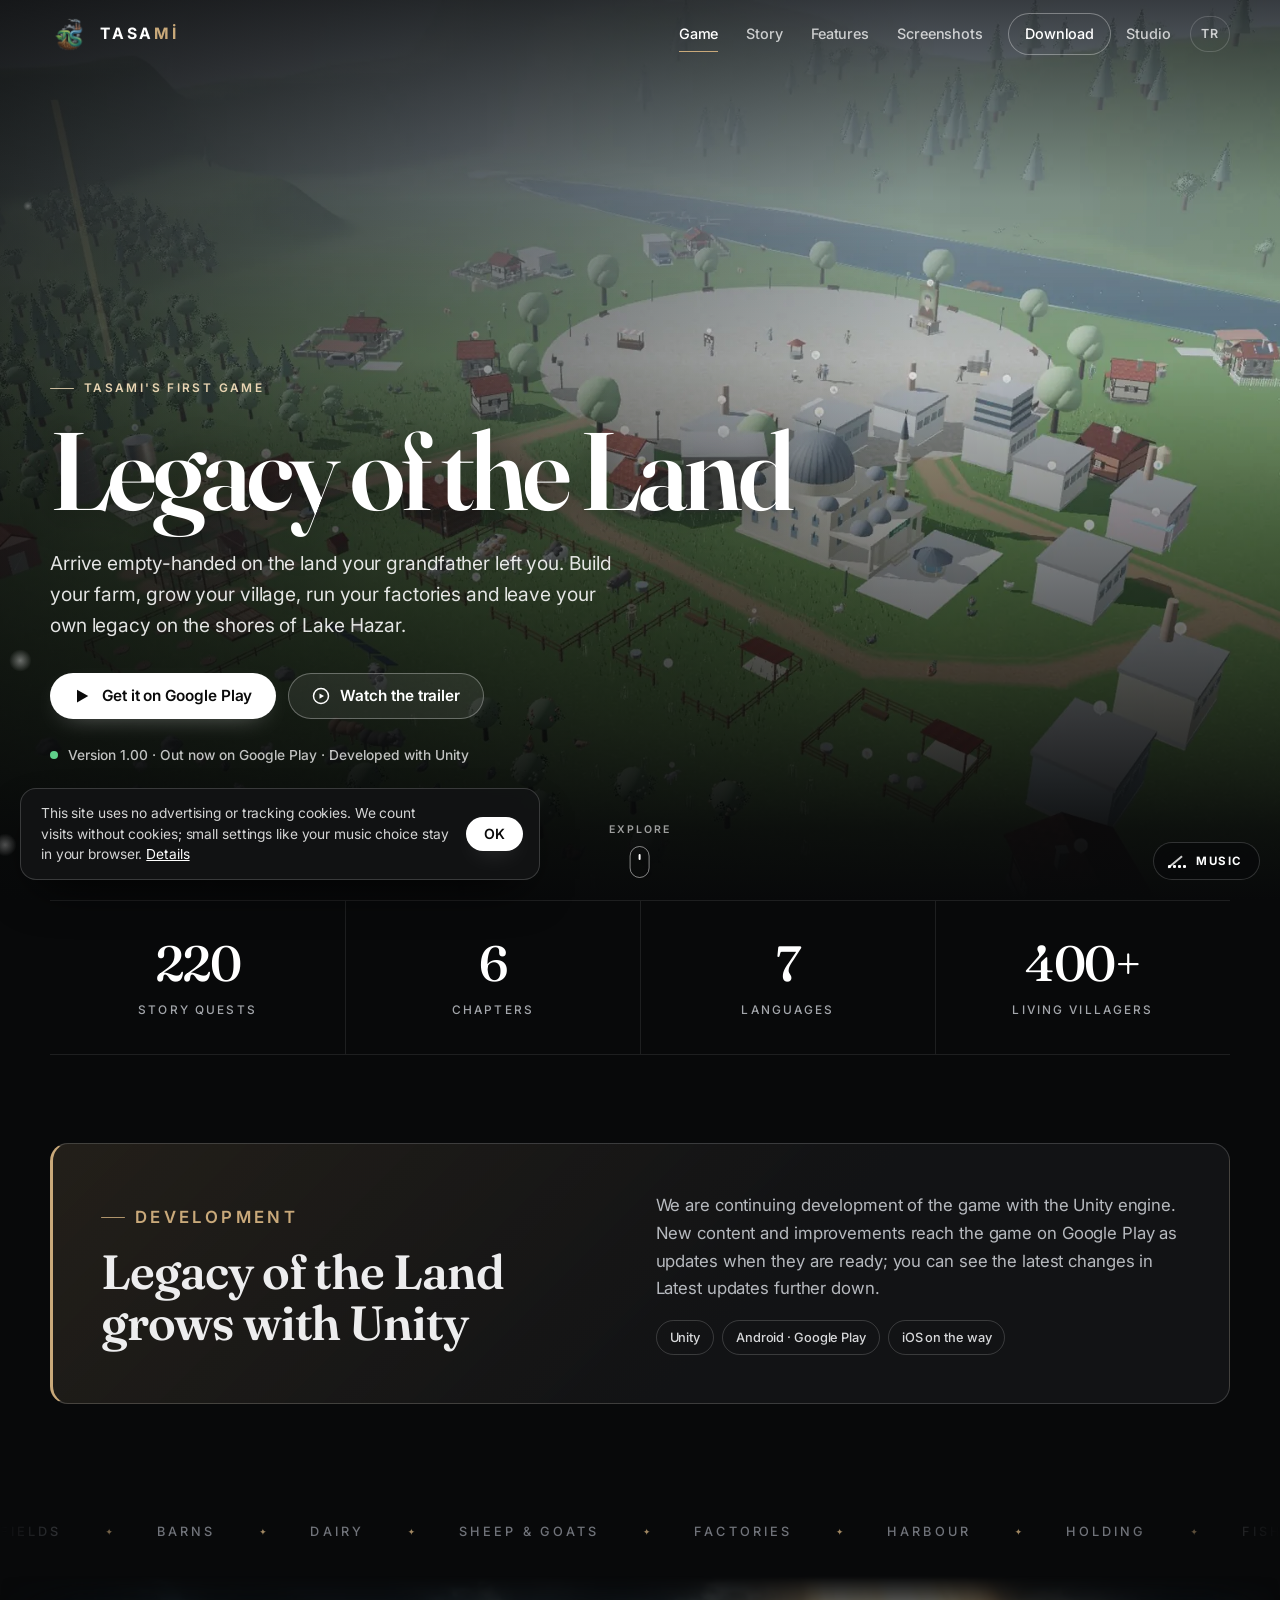
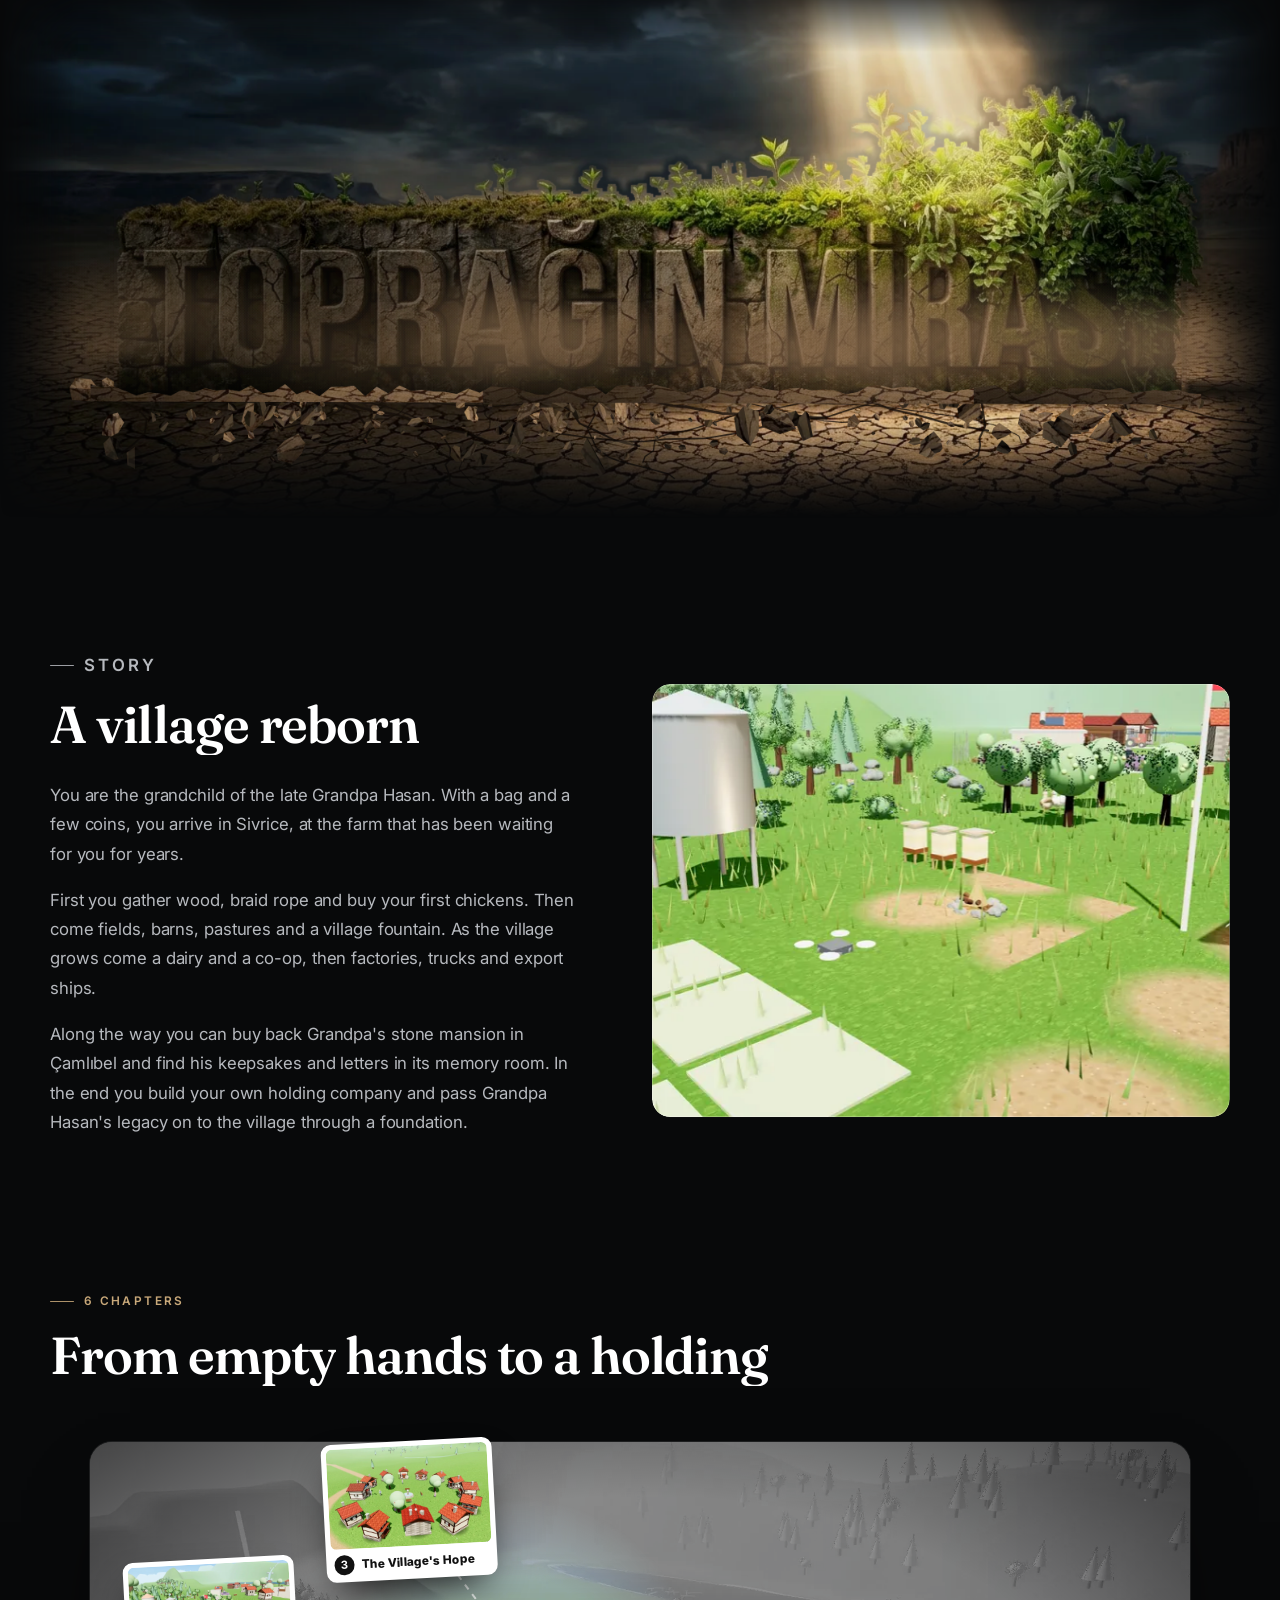
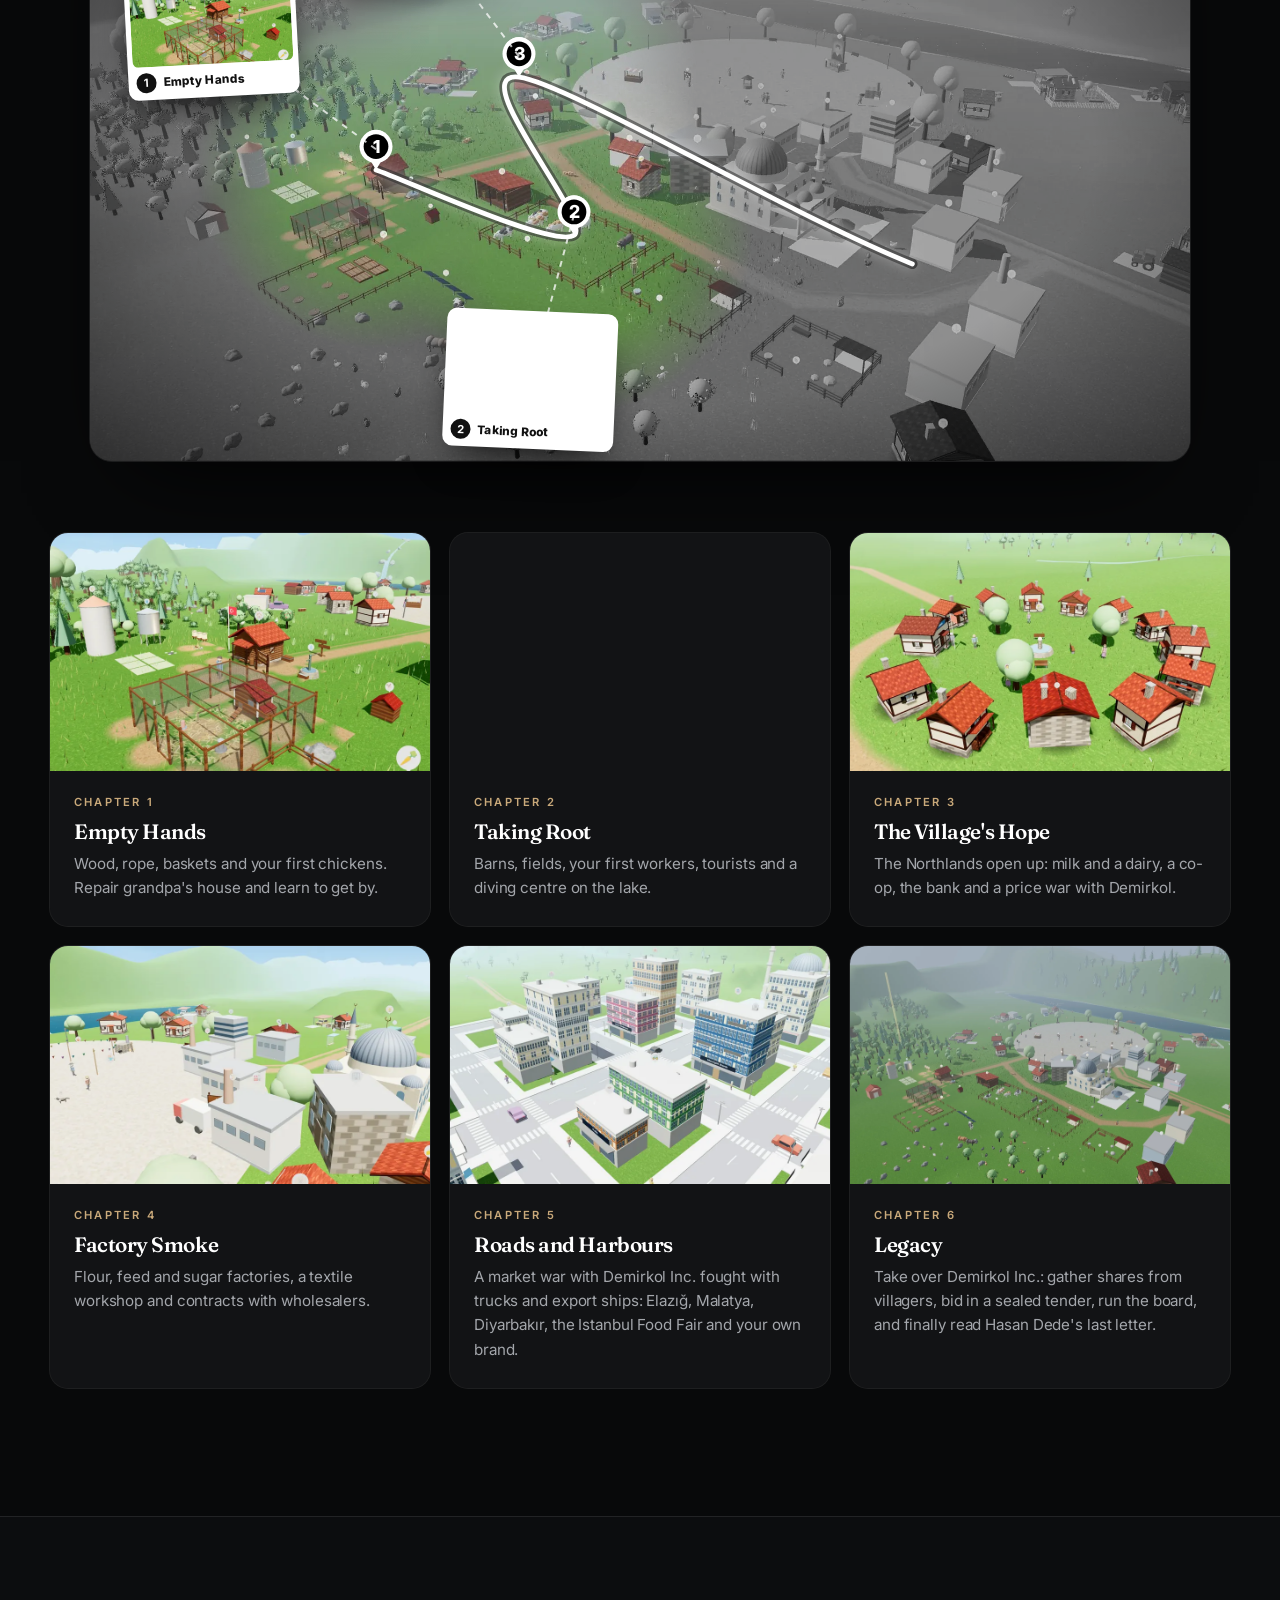
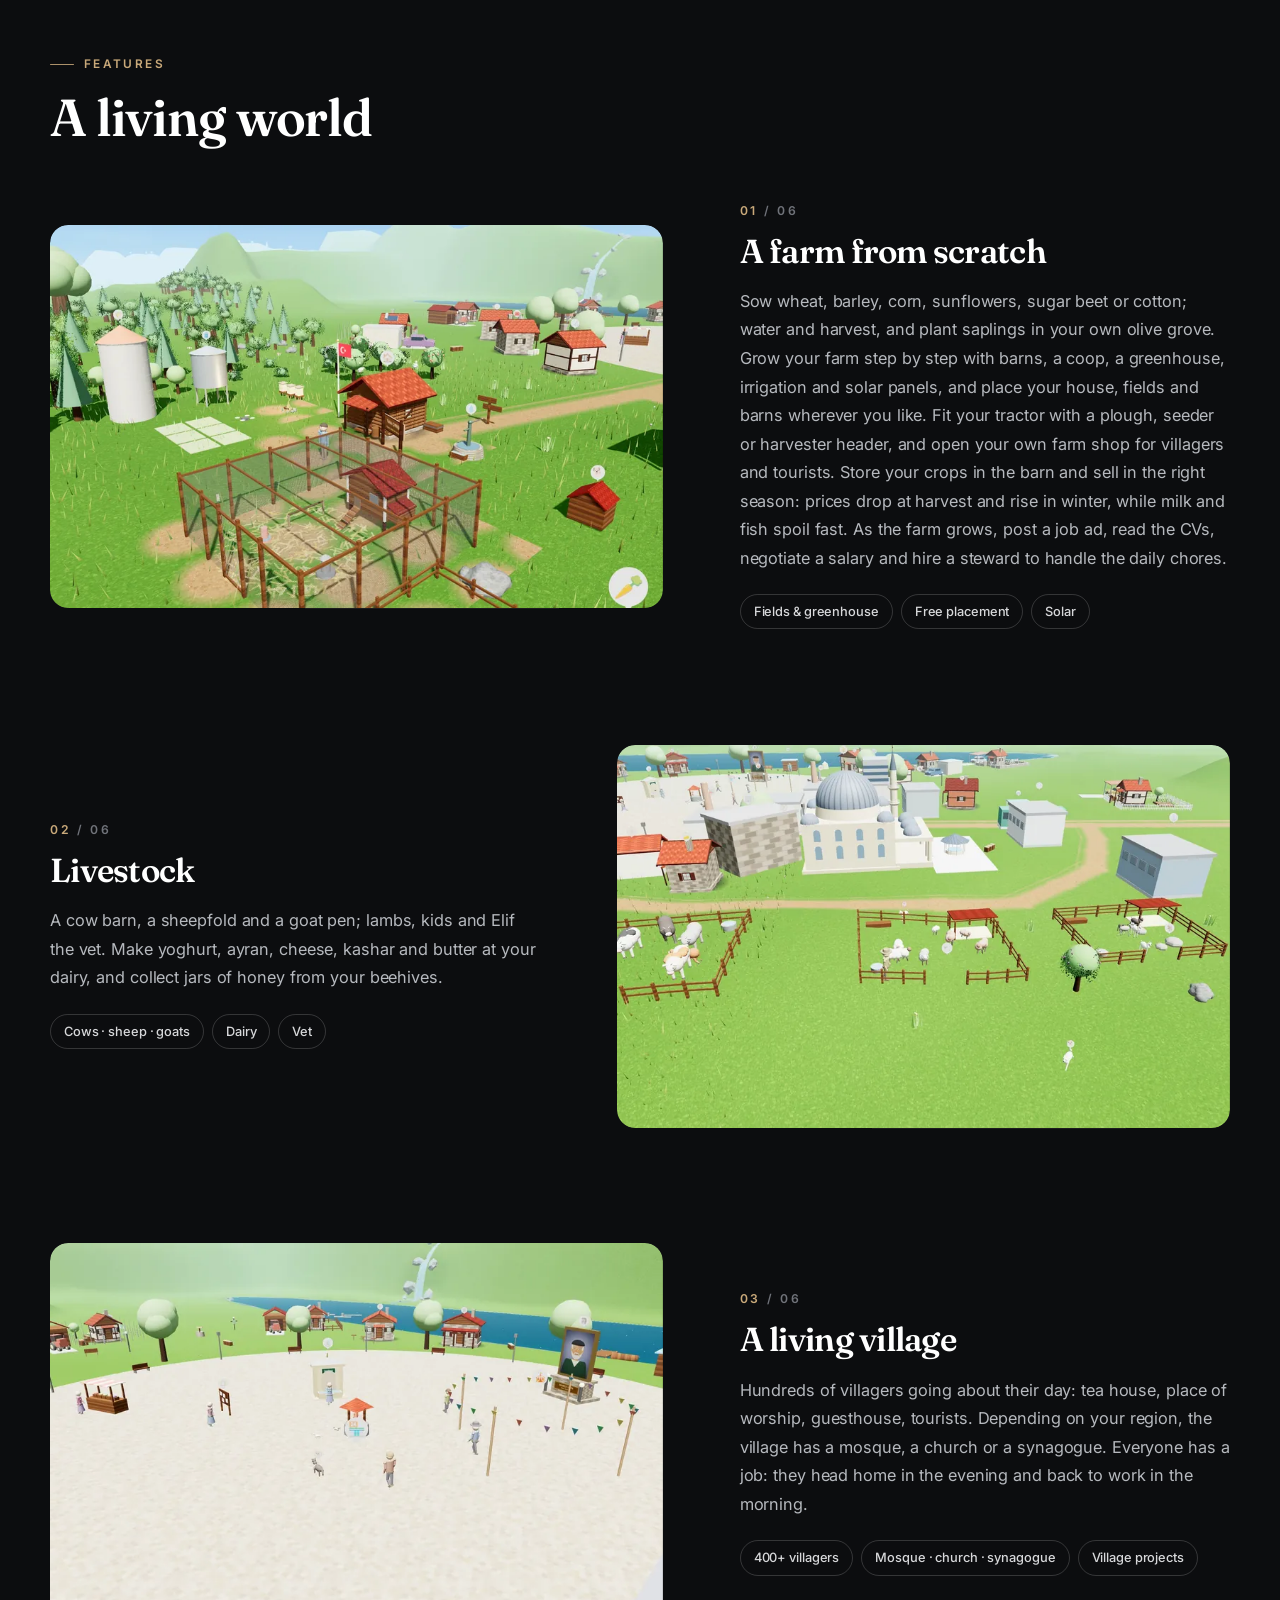
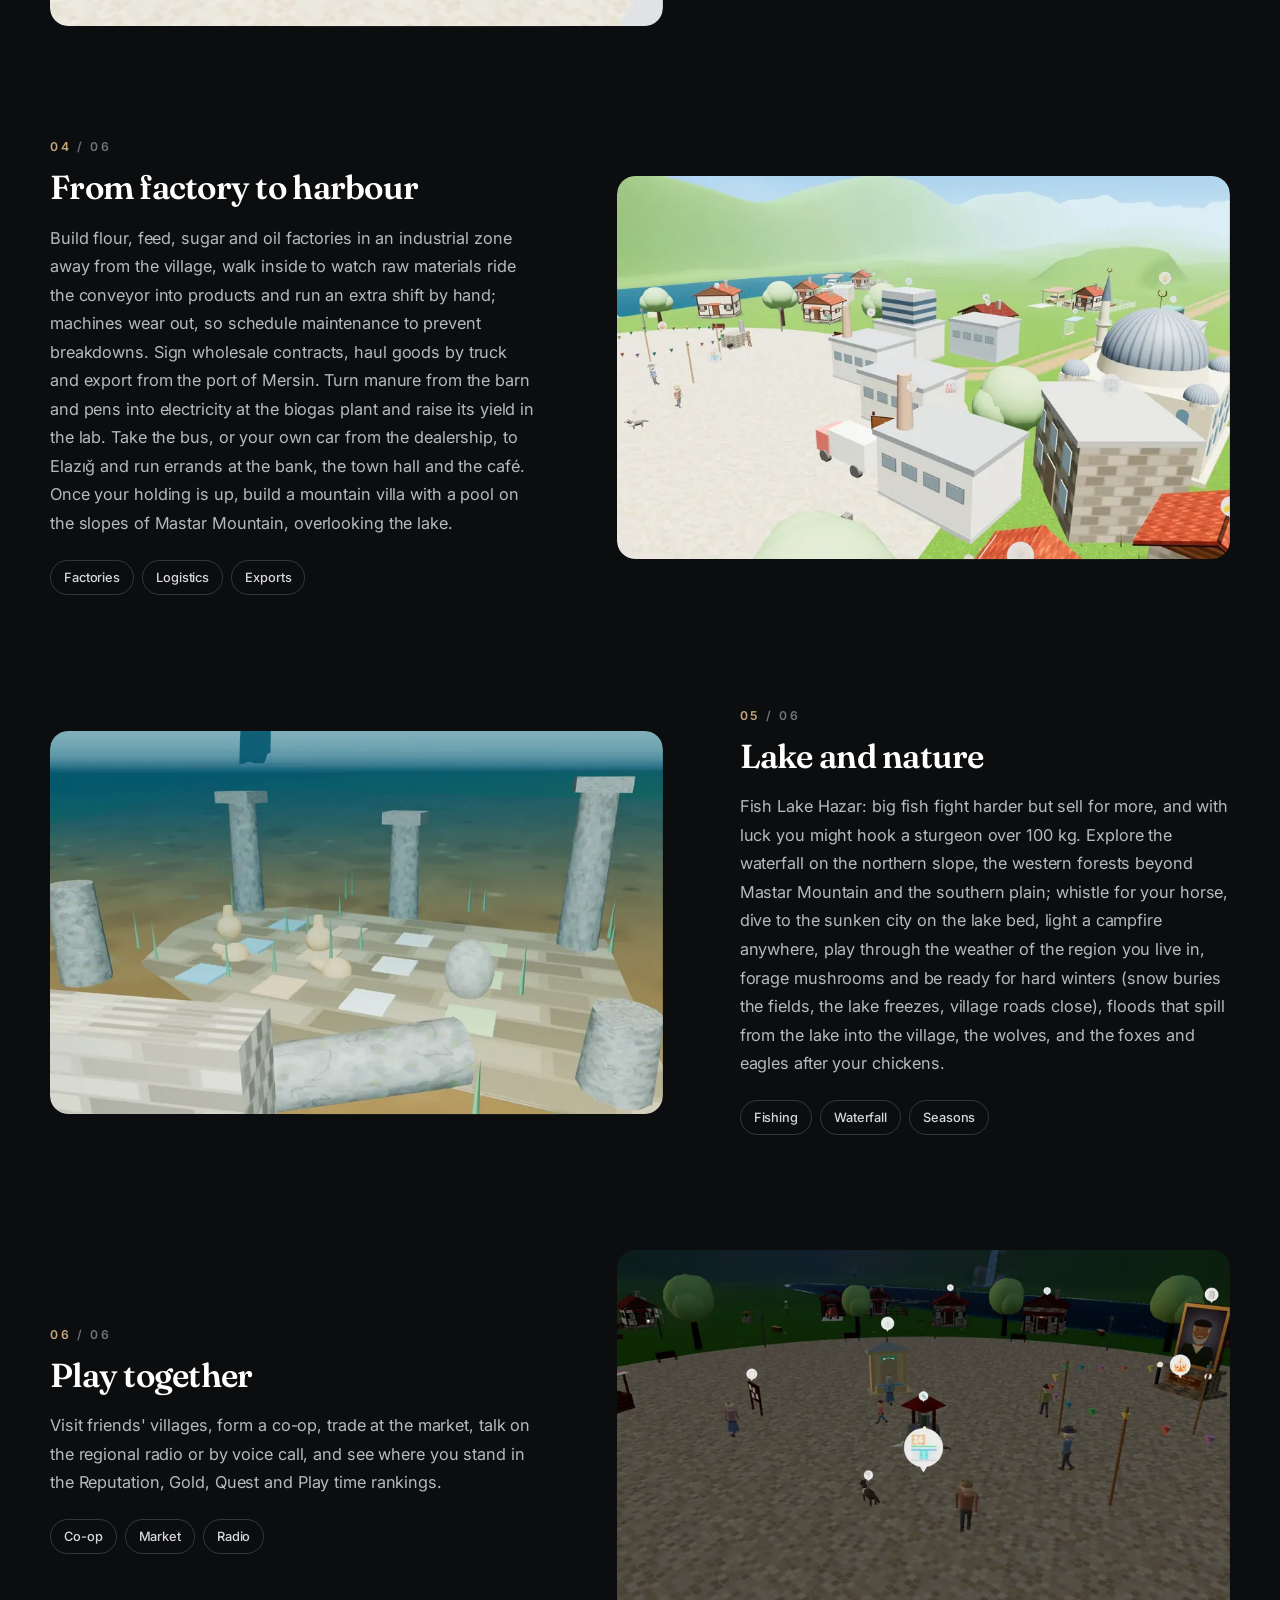
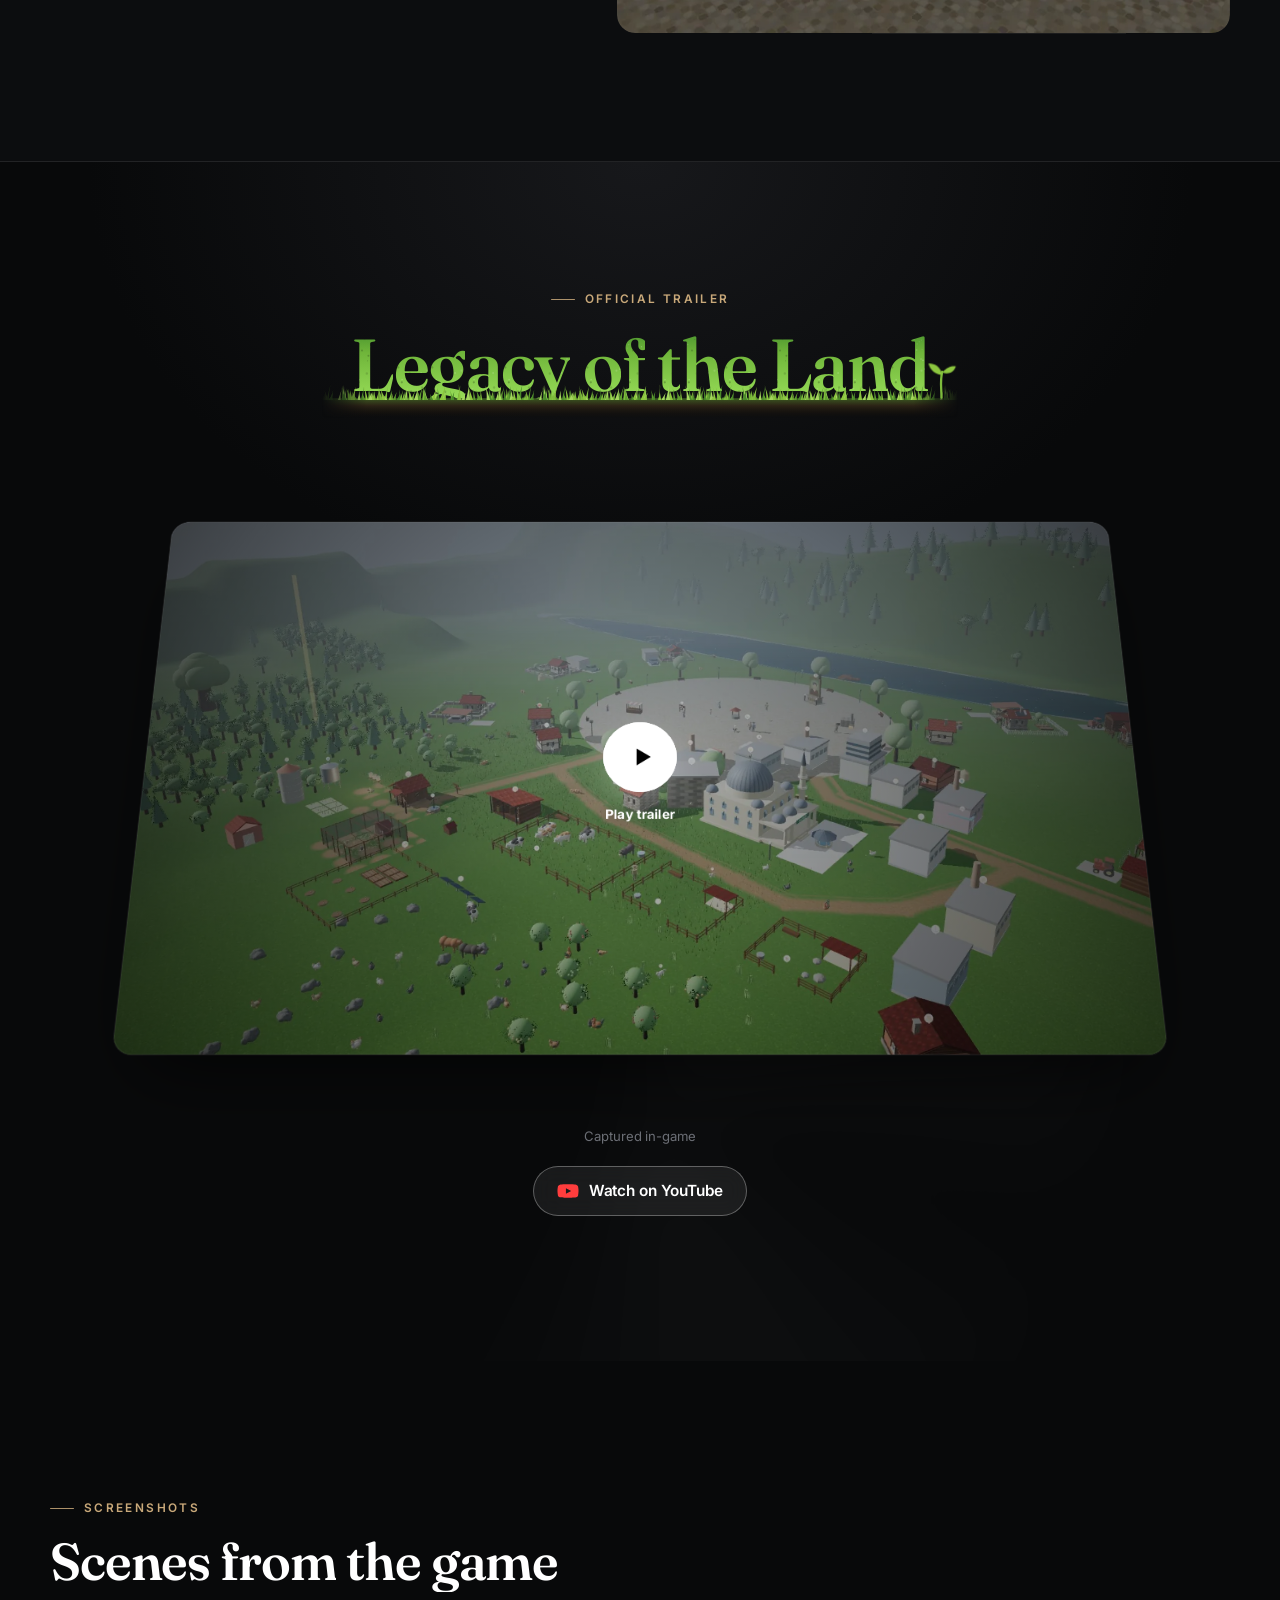
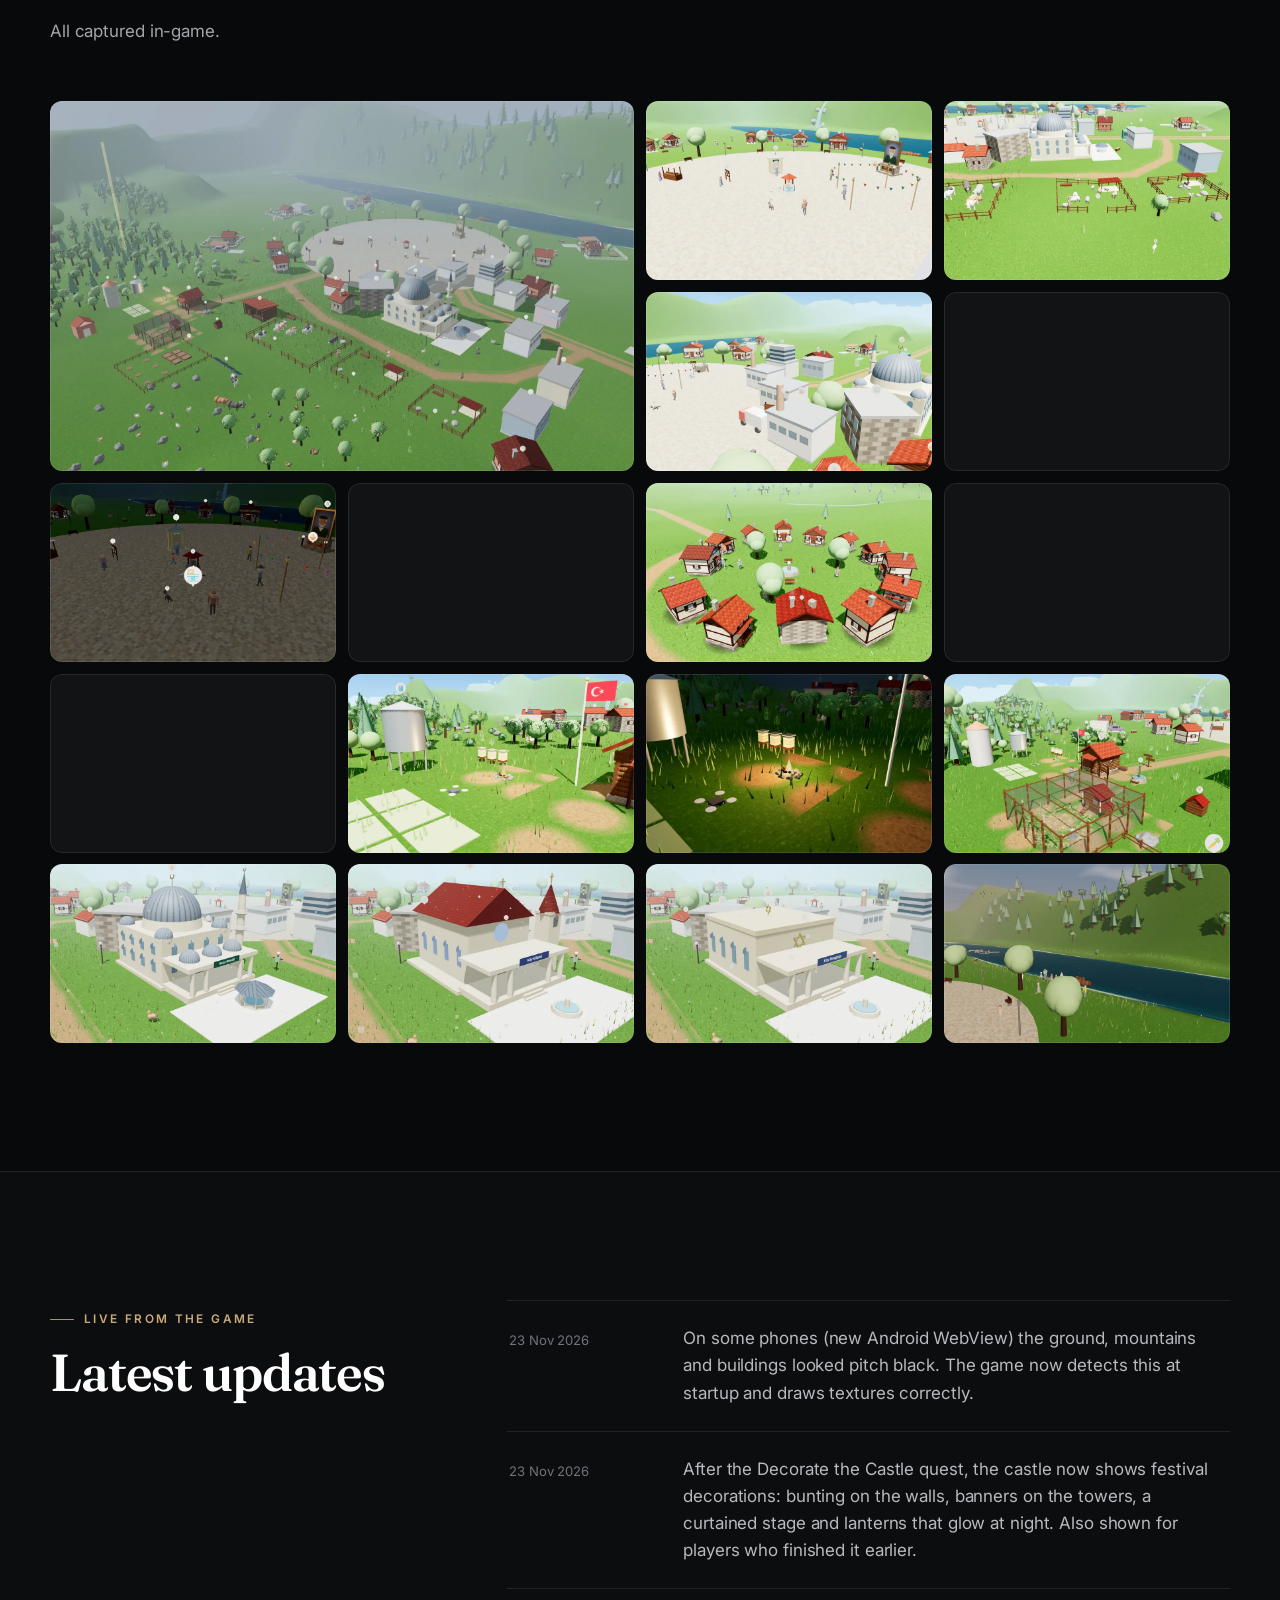
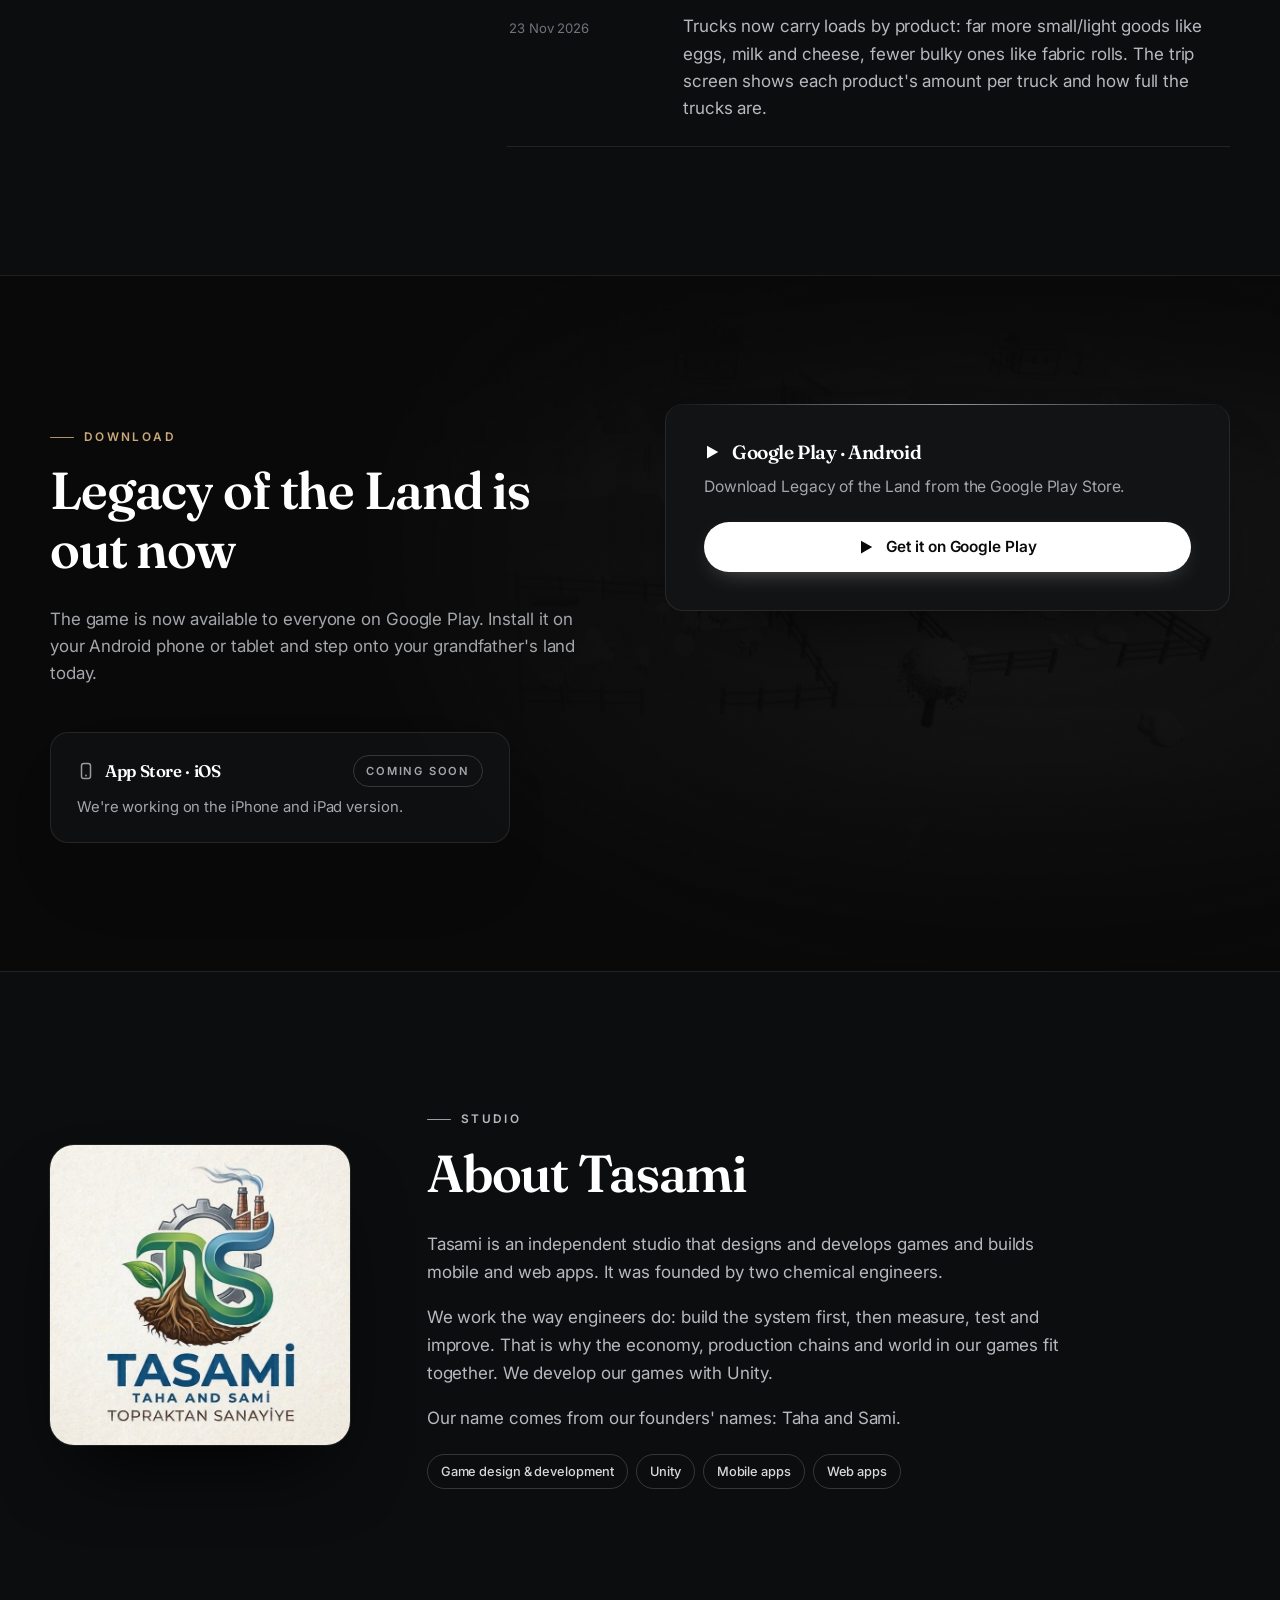
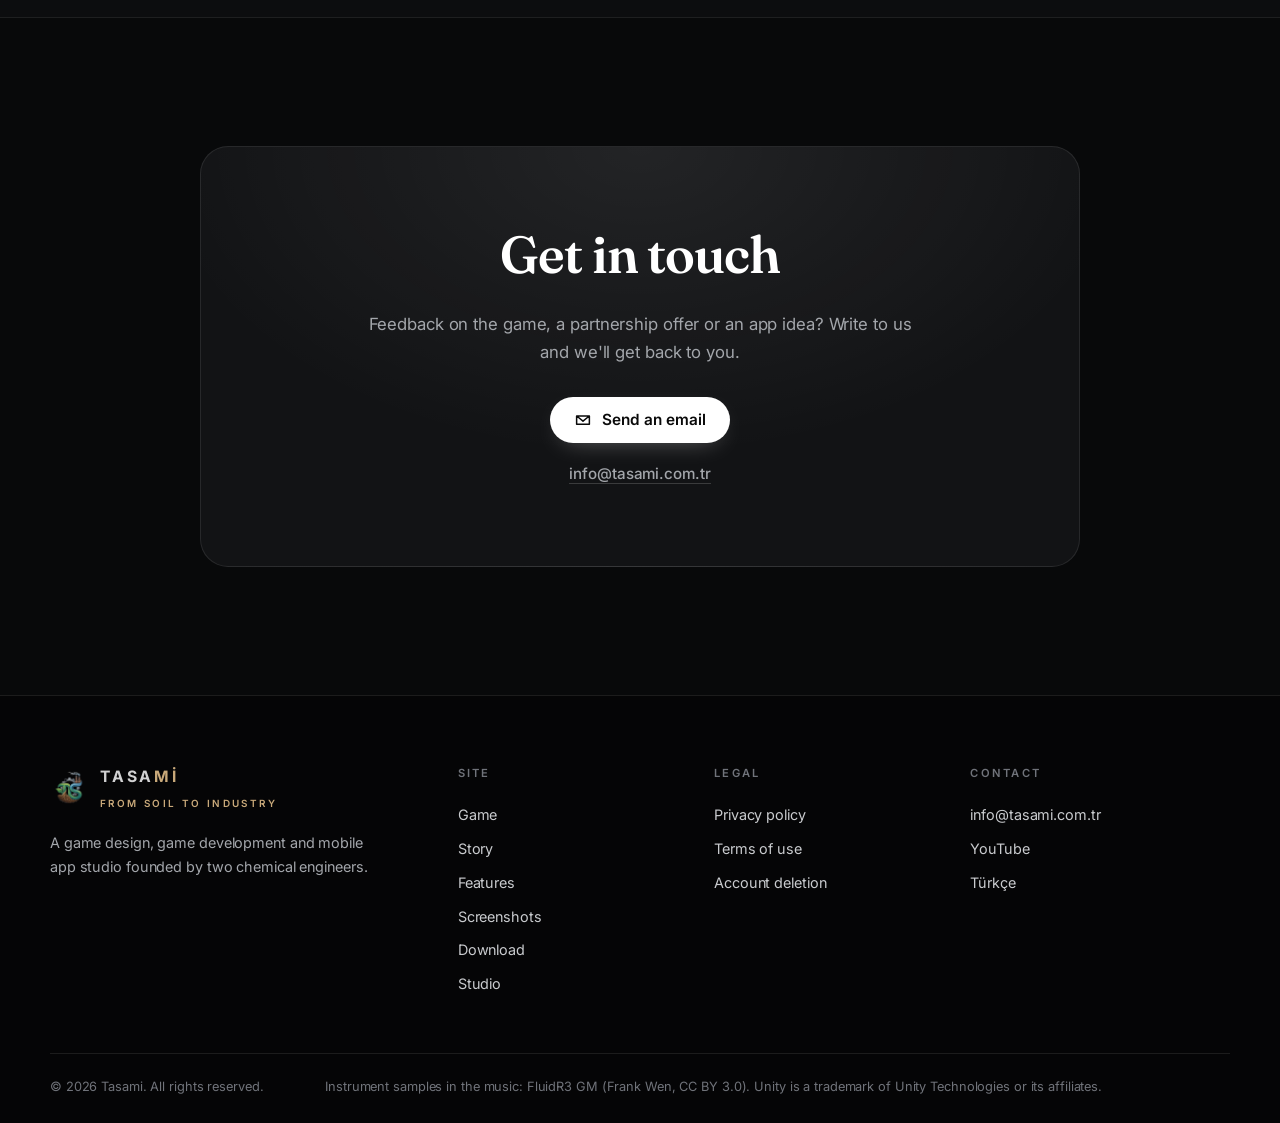
==== commit 0d0c92b8: "Oyunla senkron: sürüm 1.00" ====
--- a/en/index.html
+++ b/en/index.html
@@ -146,7 +146,7 @@
   <section class="updates" id="guncellemeler">
     <div class="wrap">
       <div class="sec-head reveal"><p class="kicker">Live from the game</p><h2>Latest updates</h2></div>
-      <ol class="upd-list"><li class="upd reveal" style="--i:0"><div class="upd-m"><time datetime="2026-11-23">23 Nov 2026</time></div><p>Trucks now carry loads by product: far more small/light goods like eggs, milk and cheese, fewer bulky ones like fabric rolls. The trip screen shows each product&#x27;s amount per truck and how full the trucks are.</p></li><li class="upd reveal" style="--i:1"><div class="upd-m"><time datetime="2026-11-23">23 Nov 2026</time></div><p>When you are elected headman, village projects, petitions and deliveries to the headman&#x27;s office are now on your own 🎖️ headman&#x27;s desk. Uncle Rıza, the former headman, only gives advice.</p></li><li class="upd reveal" style="--i:2"><div class="upd-m"><time datetime="2026-11-21">21 Nov 2026</time></div><p>Buses are slower now: up to 40 km/h.</p></li></ol>
+      <ol class="upd-list"><li class="upd reveal" style="--i:0"><div class="upd-m"><time datetime="2026-11-23">23 Nov 2026</time></div><p>On some phones (new Android WebView) the ground, mountains and buildings looked pitch black. The game now detects this at startup and draws textures correctly.</p></li><li class="upd reveal" style="--i:1"><div class="upd-m"><time datetime="2026-11-23">23 Nov 2026</time></div><p>After the Decorate the Castle quest, the castle now shows festival decorations: bunting on the walls, banners on the towers, a curtained stage and lanterns that glow at night. Also shown for players who finished it earlier.</p></li><li class="upd reveal" style="--i:2"><div class="upd-m"><time datetime="2026-11-23">23 Nov 2026</time></div><p>Trucks now carry loads by product: far more small/light goods like eggs, milk and cheese, fewer bulky ones like fabric rolls. The trip screen shows each product&#x27;s amount per truck and how full the trucks are.</p></li></ol>
     </div>
   </section>
 
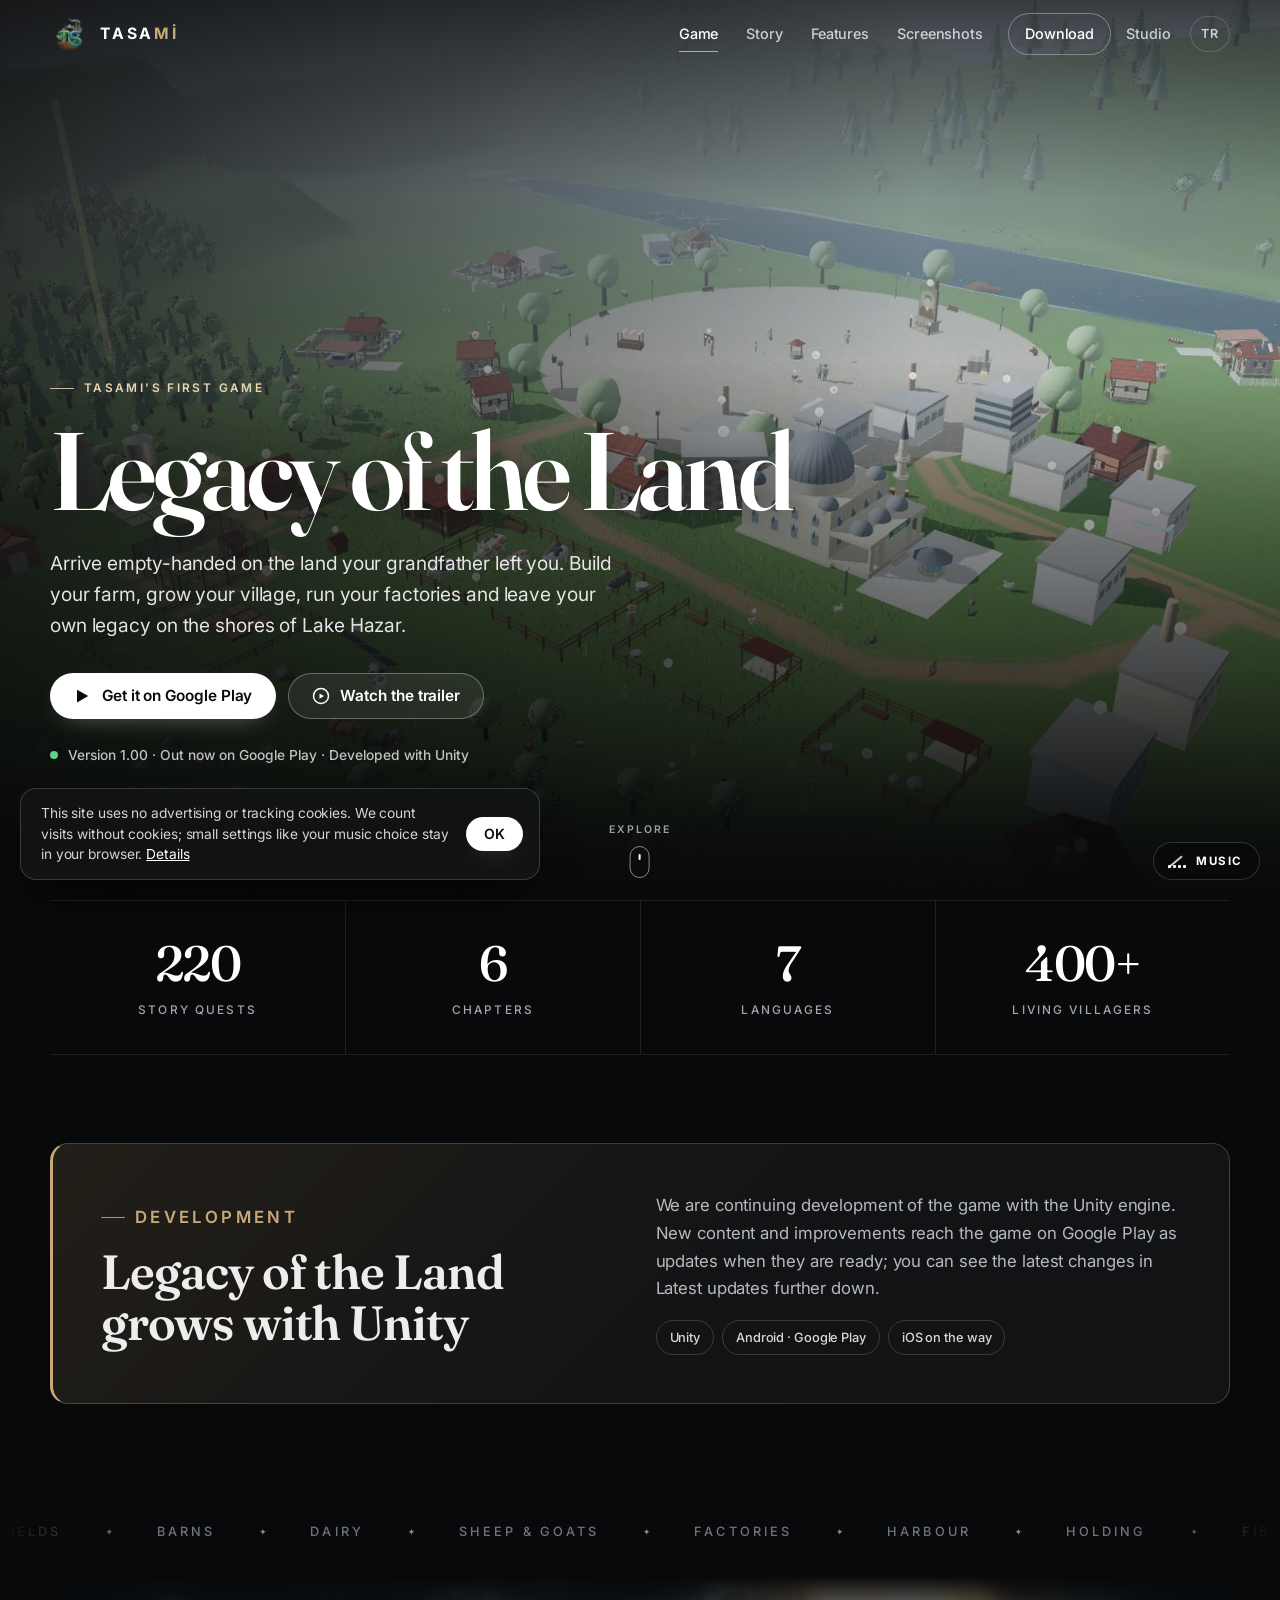
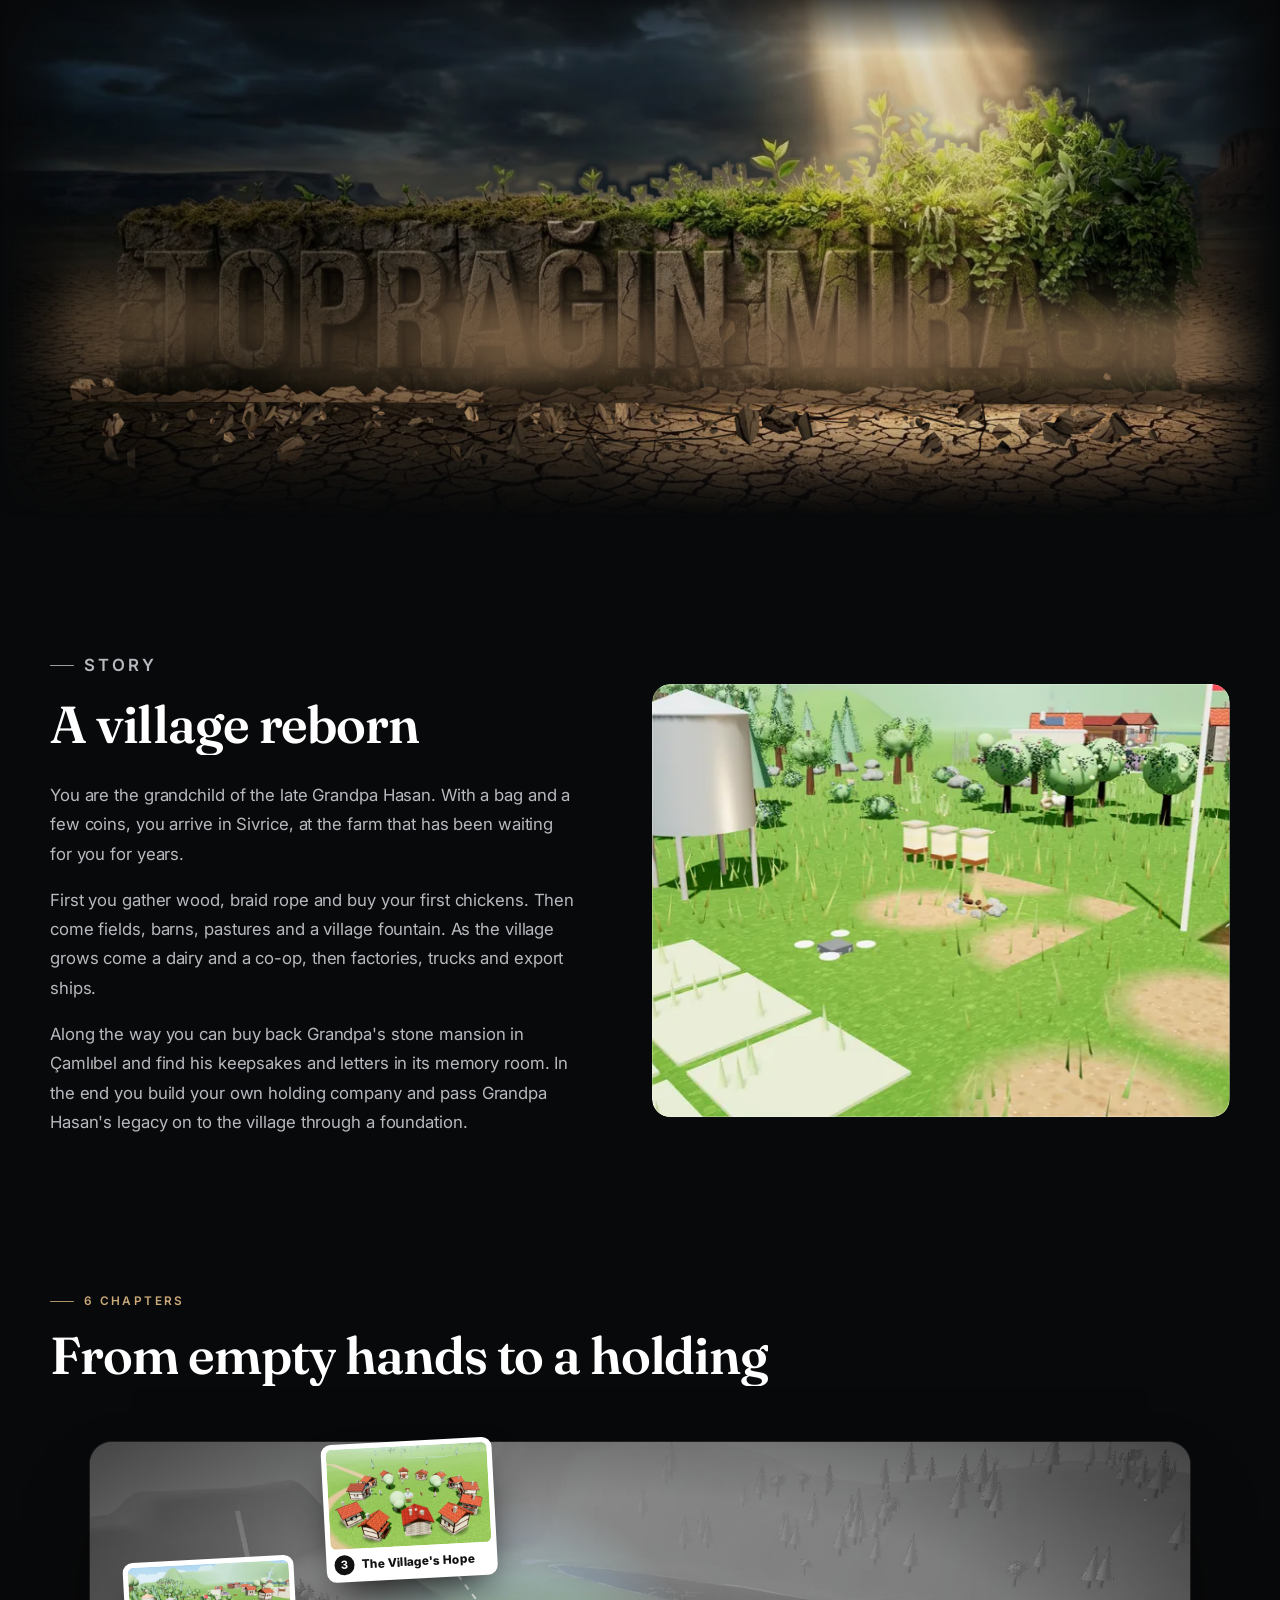
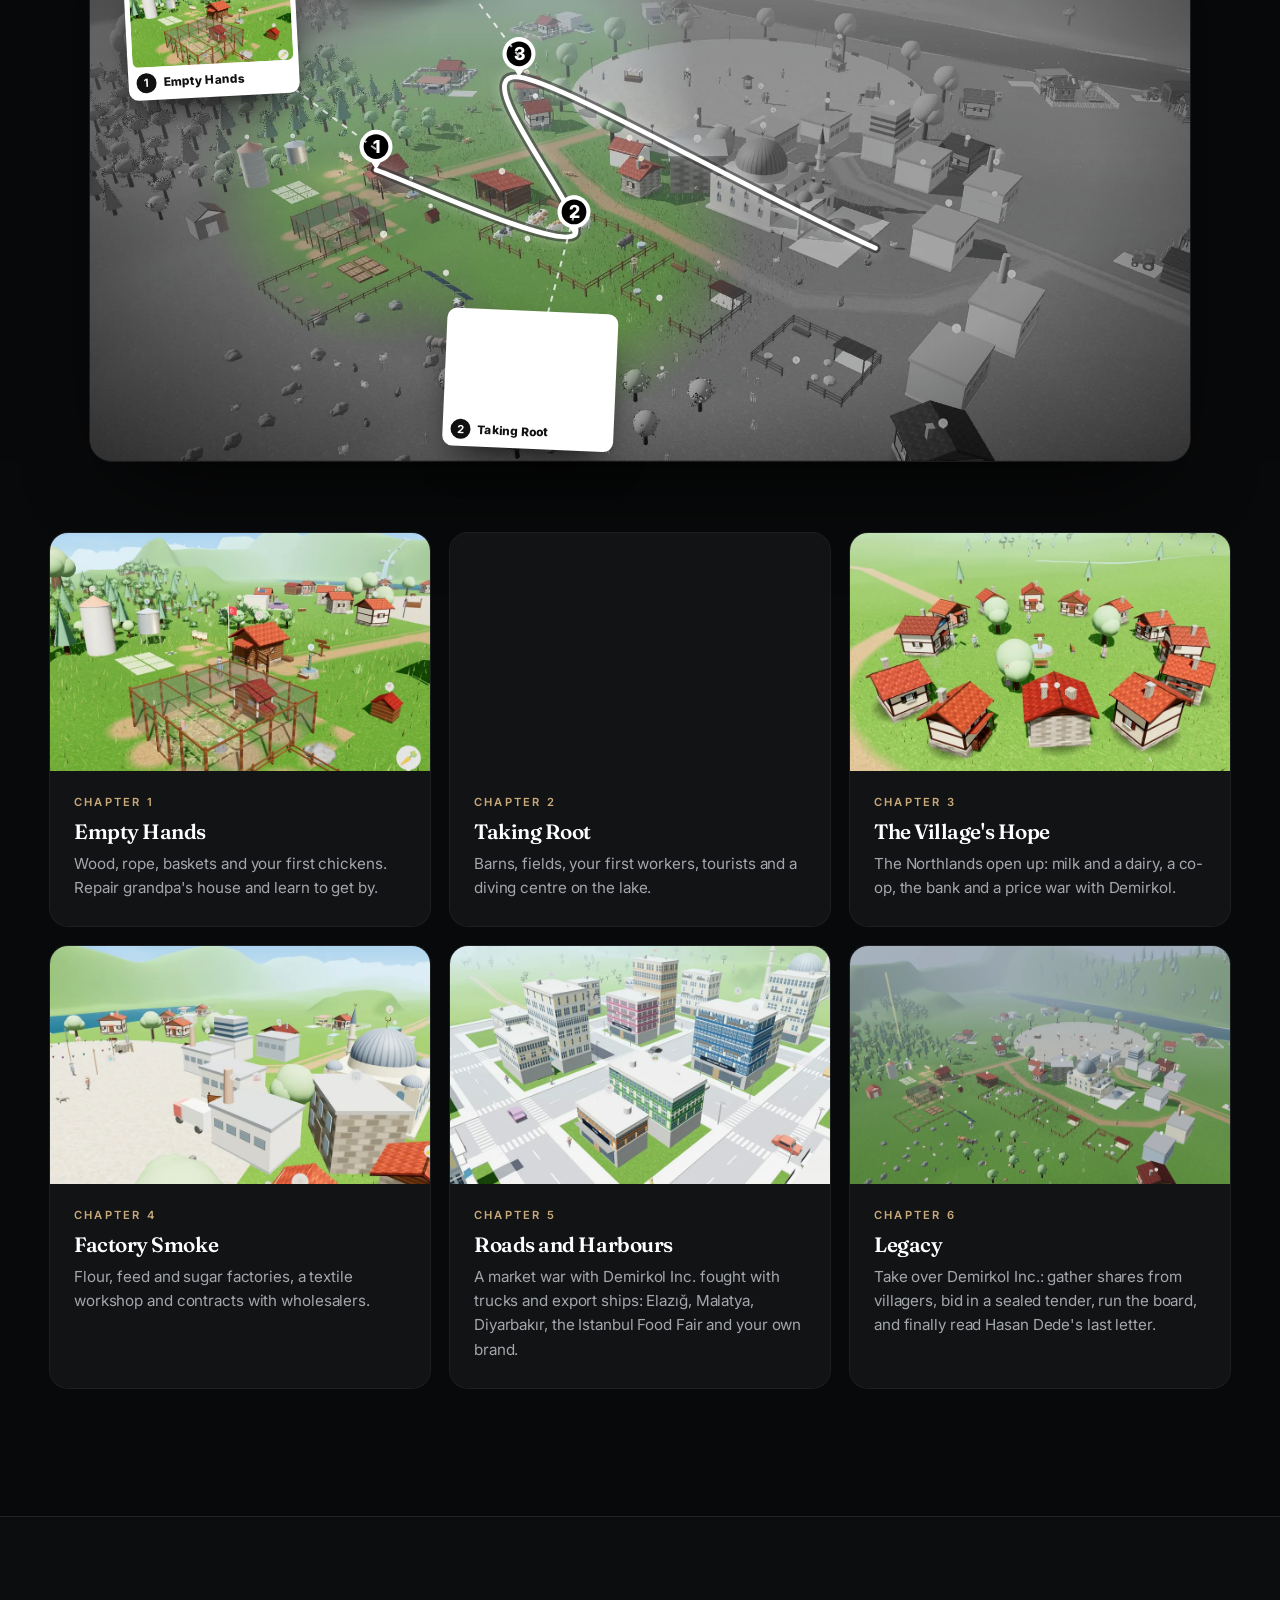
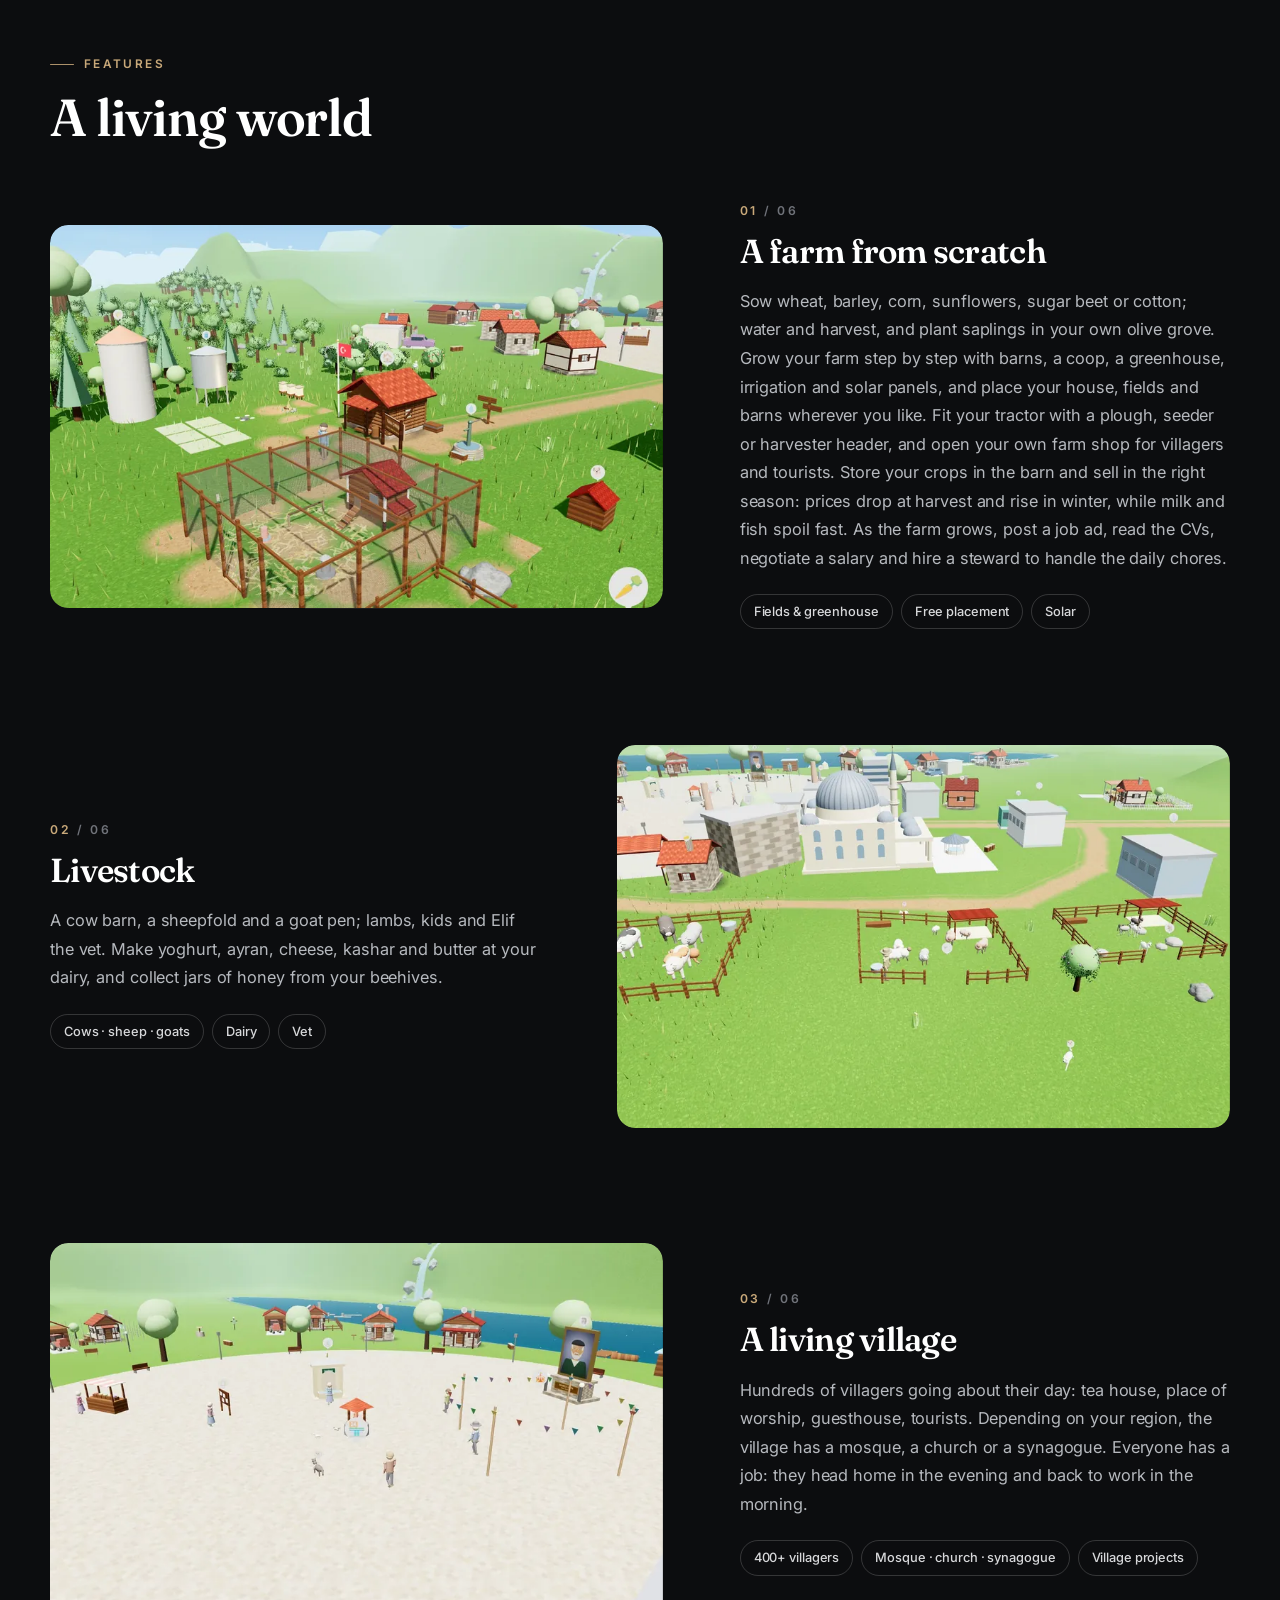
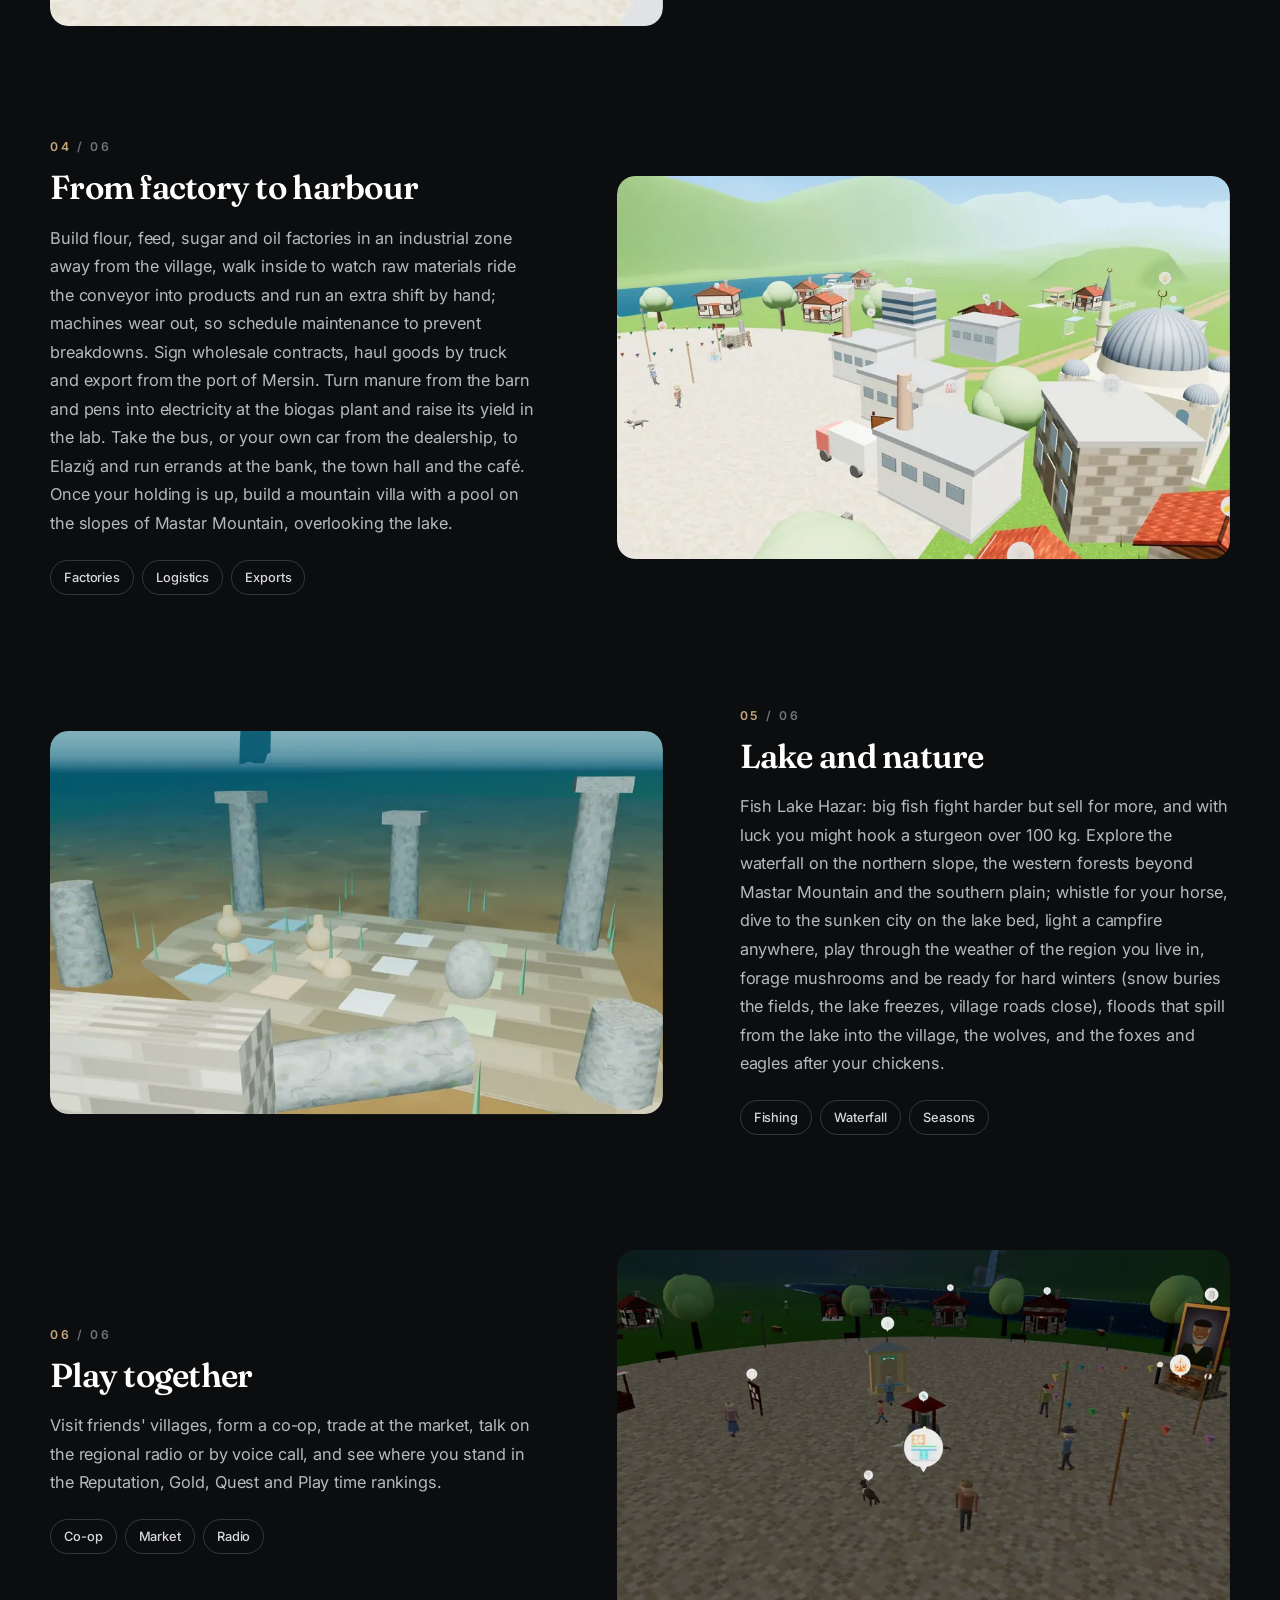
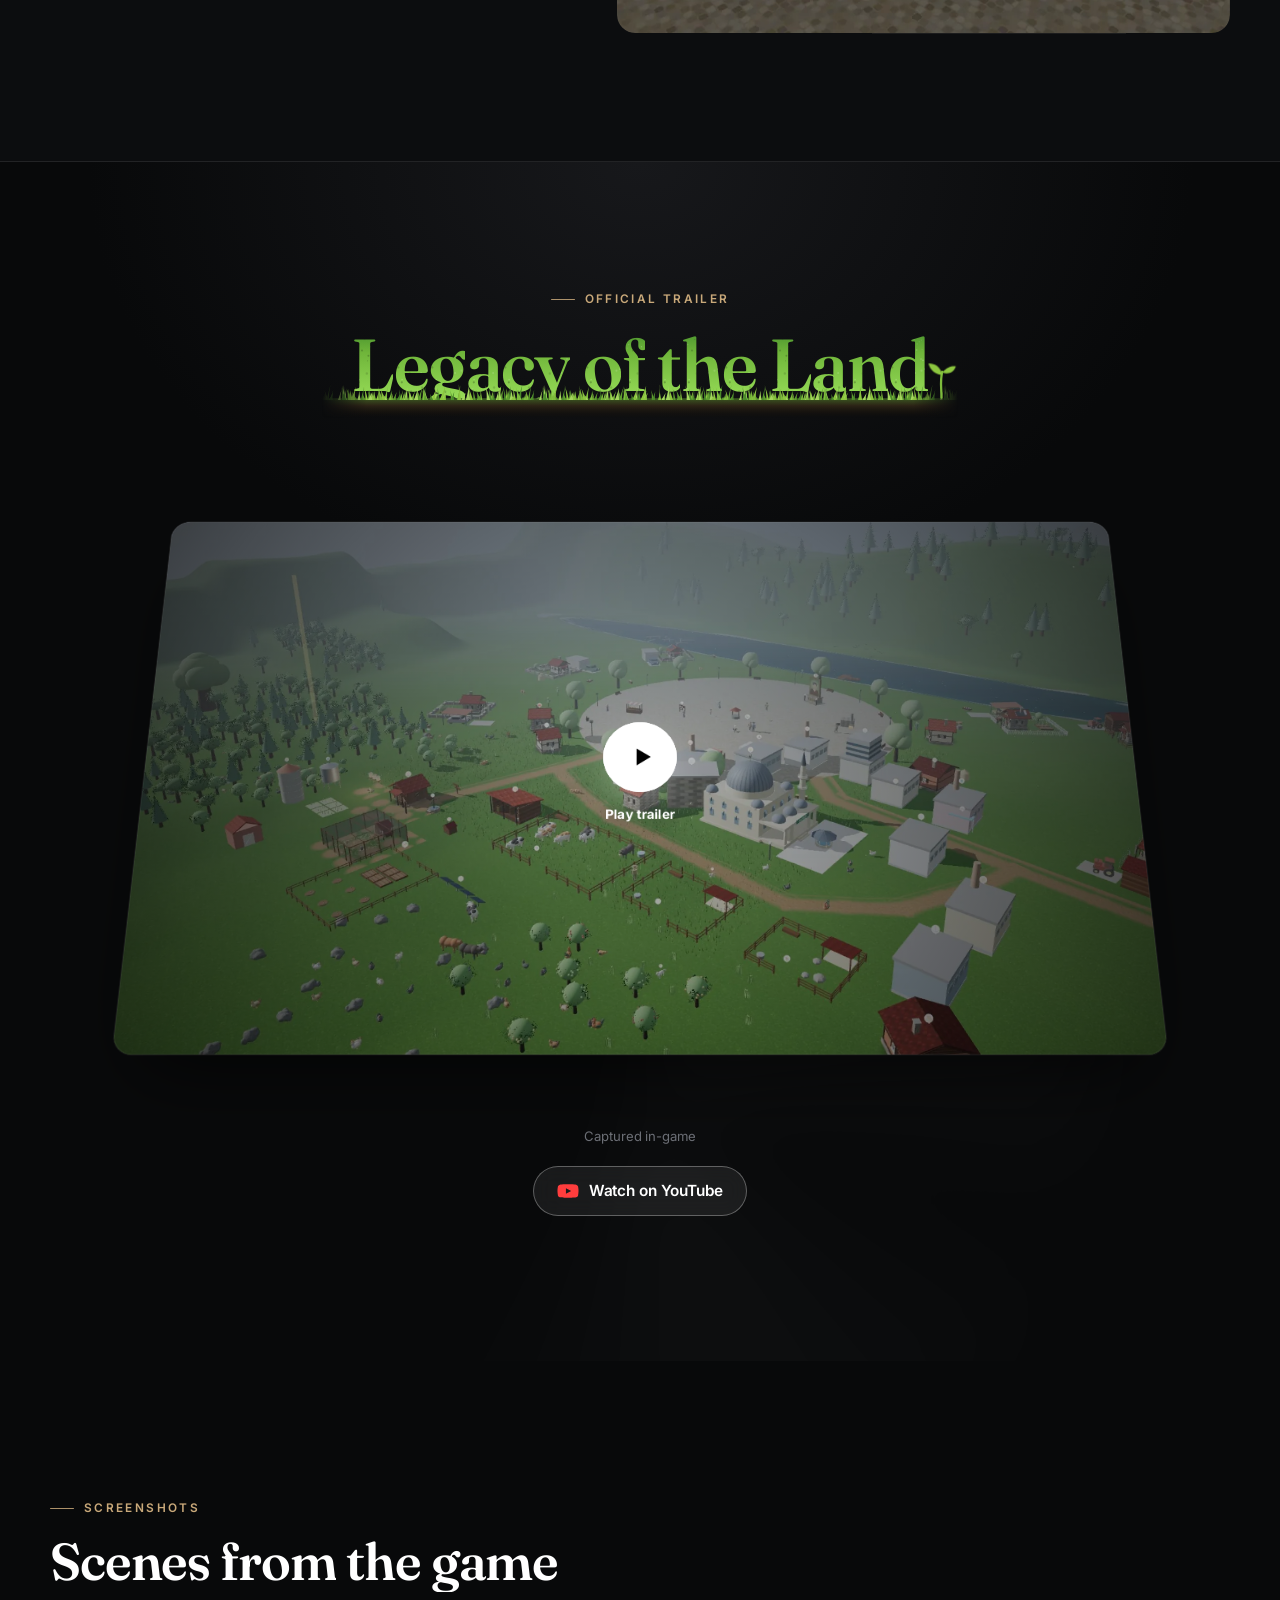
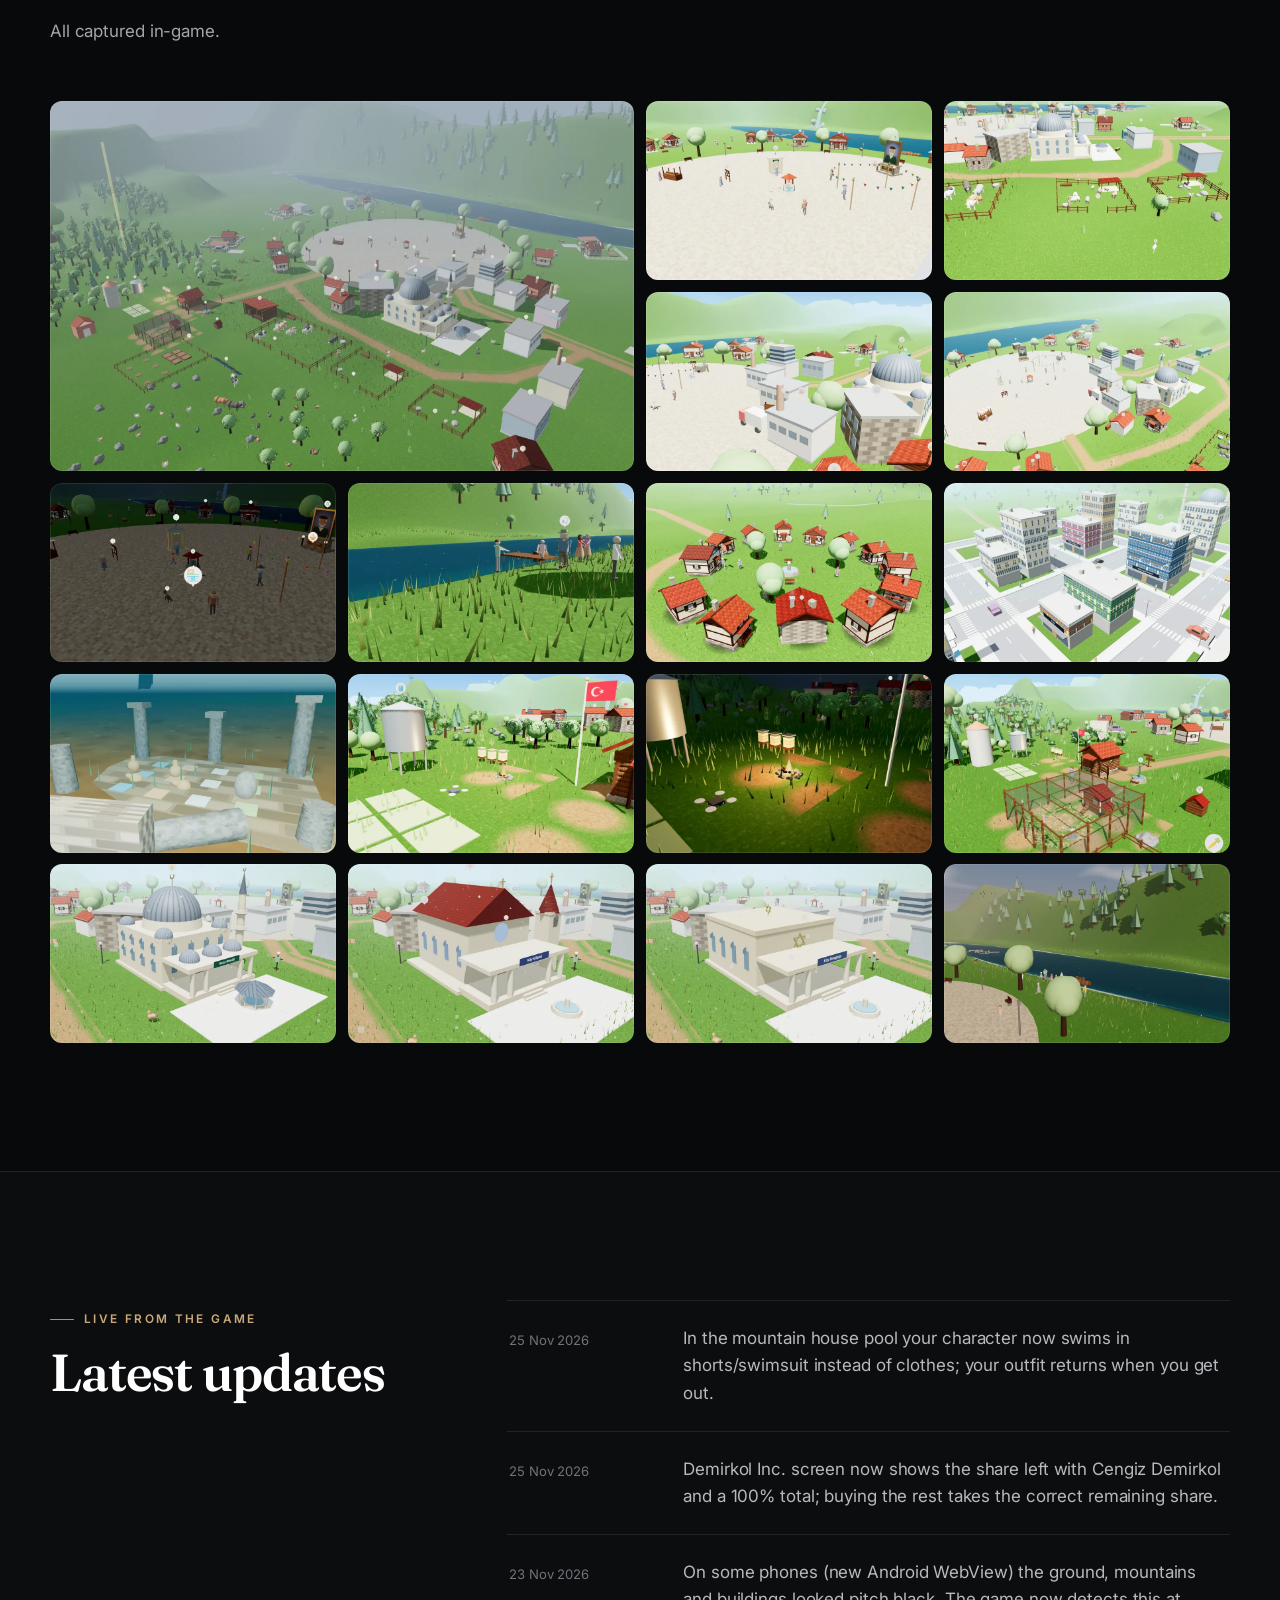
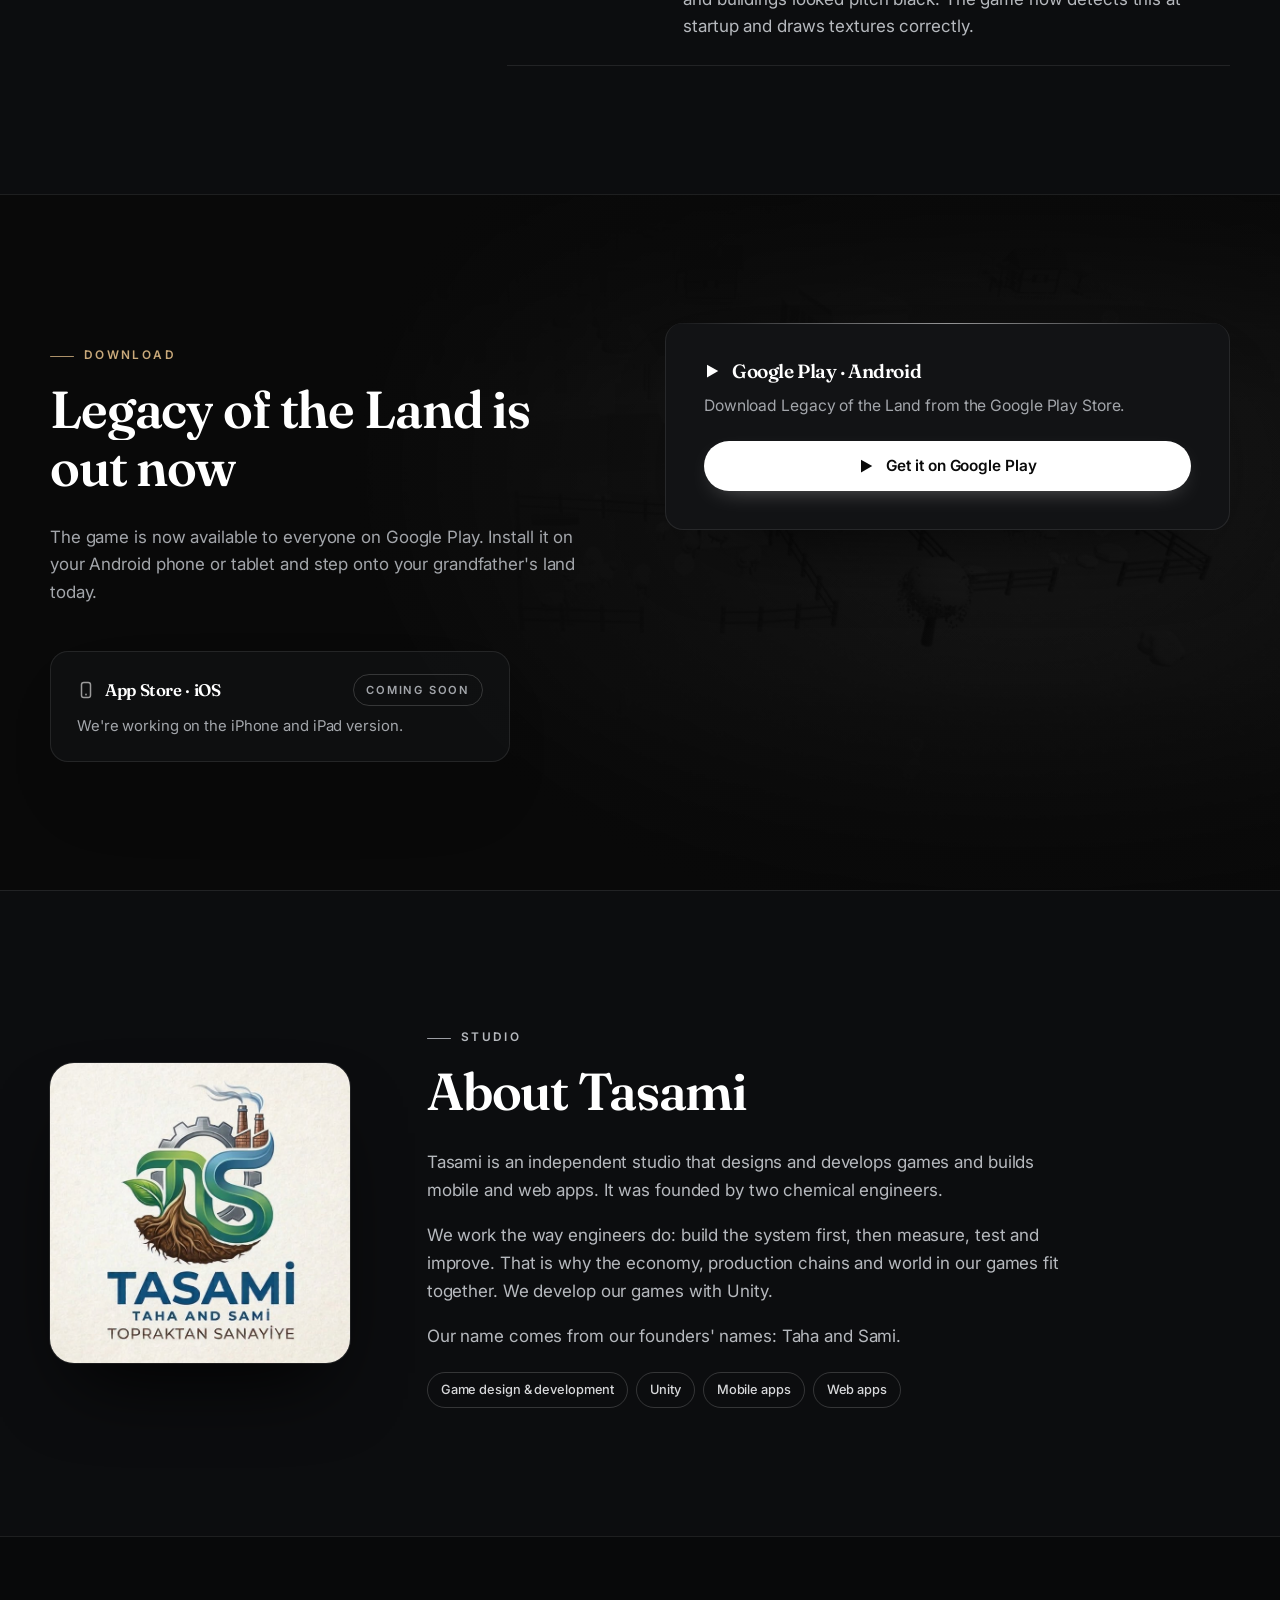
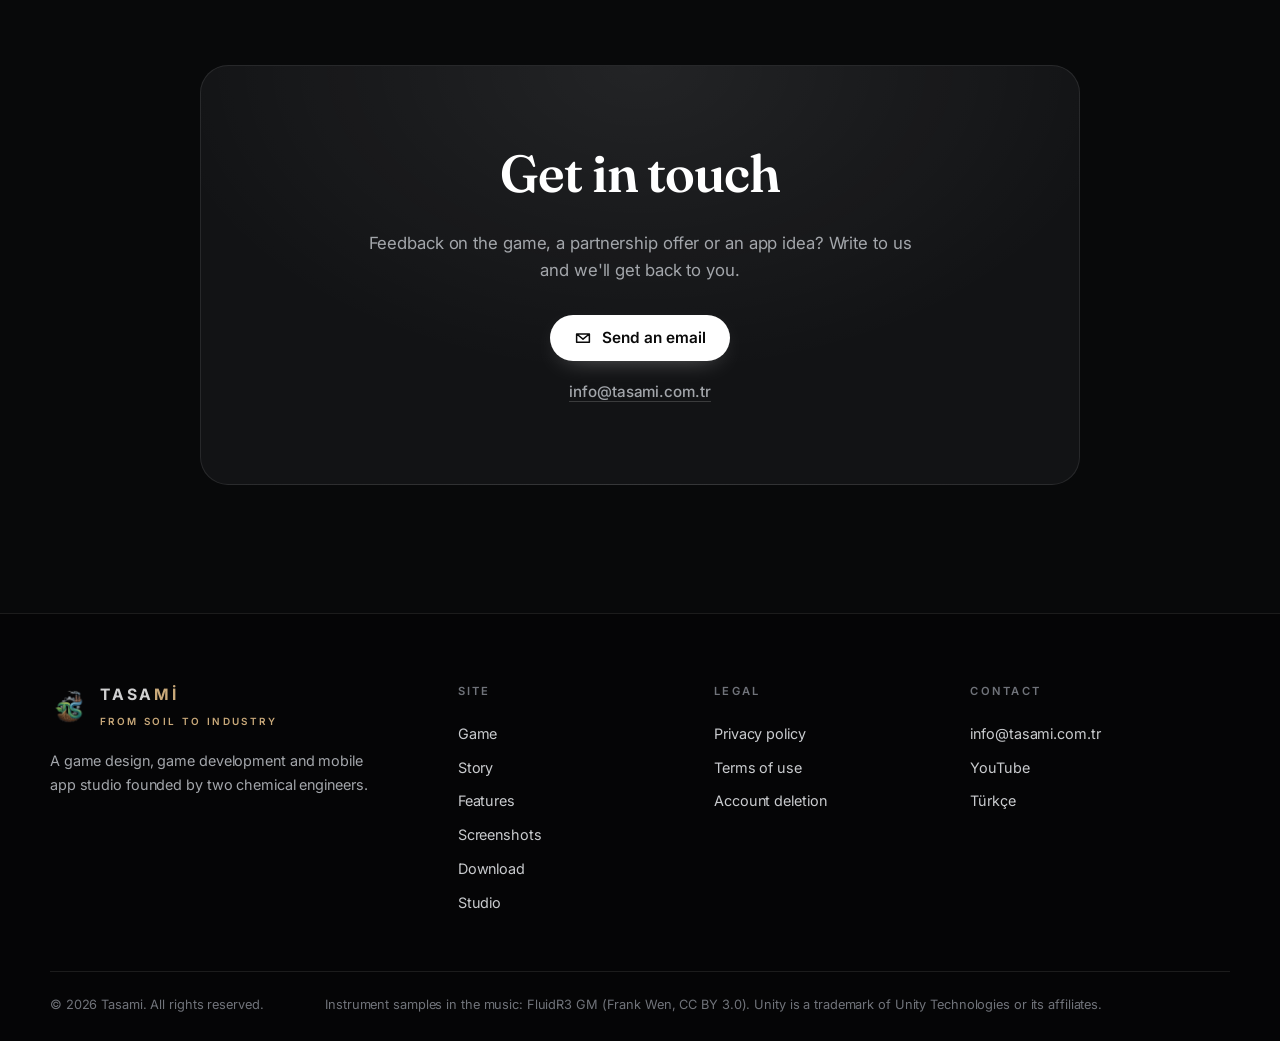
==== commit 9c02f627: "Oyunla senkron: sürüm 1.00" ====
--- a/en/index.html
+++ b/en/index.html
@@ -146,7 +146,7 @@
   <section class="updates" id="guncellemeler">
     <div class="wrap">
       <div class="sec-head reveal"><p class="kicker">Live from the game</p><h2>Latest updates</h2></div>
-      <ol class="upd-list"><li class="upd reveal" style="--i:0"><div class="upd-m"><time datetime="2026-11-23">23 Nov 2026</time></div><p>On some phones (new Android WebView) the ground, mountains and buildings looked pitch black. The game now detects this at startup and draws textures correctly.</p></li><li class="upd reveal" style="--i:1"><div class="upd-m"><time datetime="2026-11-23">23 Nov 2026</time></div><p>After the Decorate the Castle quest, the castle now shows festival decorations: bunting on the walls, banners on the towers, a curtained stage and lanterns that glow at night. Also shown for players who finished it earlier.</p></li><li class="upd reveal" style="--i:2"><div class="upd-m"><time datetime="2026-11-23">23 Nov 2026</time></div><p>Trucks now carry loads by product: far more small/light goods like eggs, milk and cheese, fewer bulky ones like fabric rolls. The trip screen shows each product&#x27;s amount per truck and how full the trucks are.</p></li></ol>
+      <ol class="upd-list"><li class="upd reveal" style="--i:0"><div class="upd-m"><time datetime="2026-11-25">25 Nov 2026</time></div><p>In the mountain house pool your character now swims in shorts/swimsuit instead of clothes; your outfit returns when you get out.</p></li><li class="upd reveal" style="--i:1"><div class="upd-m"><time datetime="2026-11-25">25 Nov 2026</time></div><p>Demirkol Inc. screen now shows the share left with Cengiz Demirkol and a 100% total; buying the rest takes the correct remaining share.</p></li><li class="upd reveal" style="--i:2"><div class="upd-m"><time datetime="2026-11-23">23 Nov 2026</time></div><p>On some phones (new Android WebView) the ground, mountains and buildings looked pitch black. The game now detects this at startup and draws textures correctly.</p></li></ol>
     </div>
   </section>
 
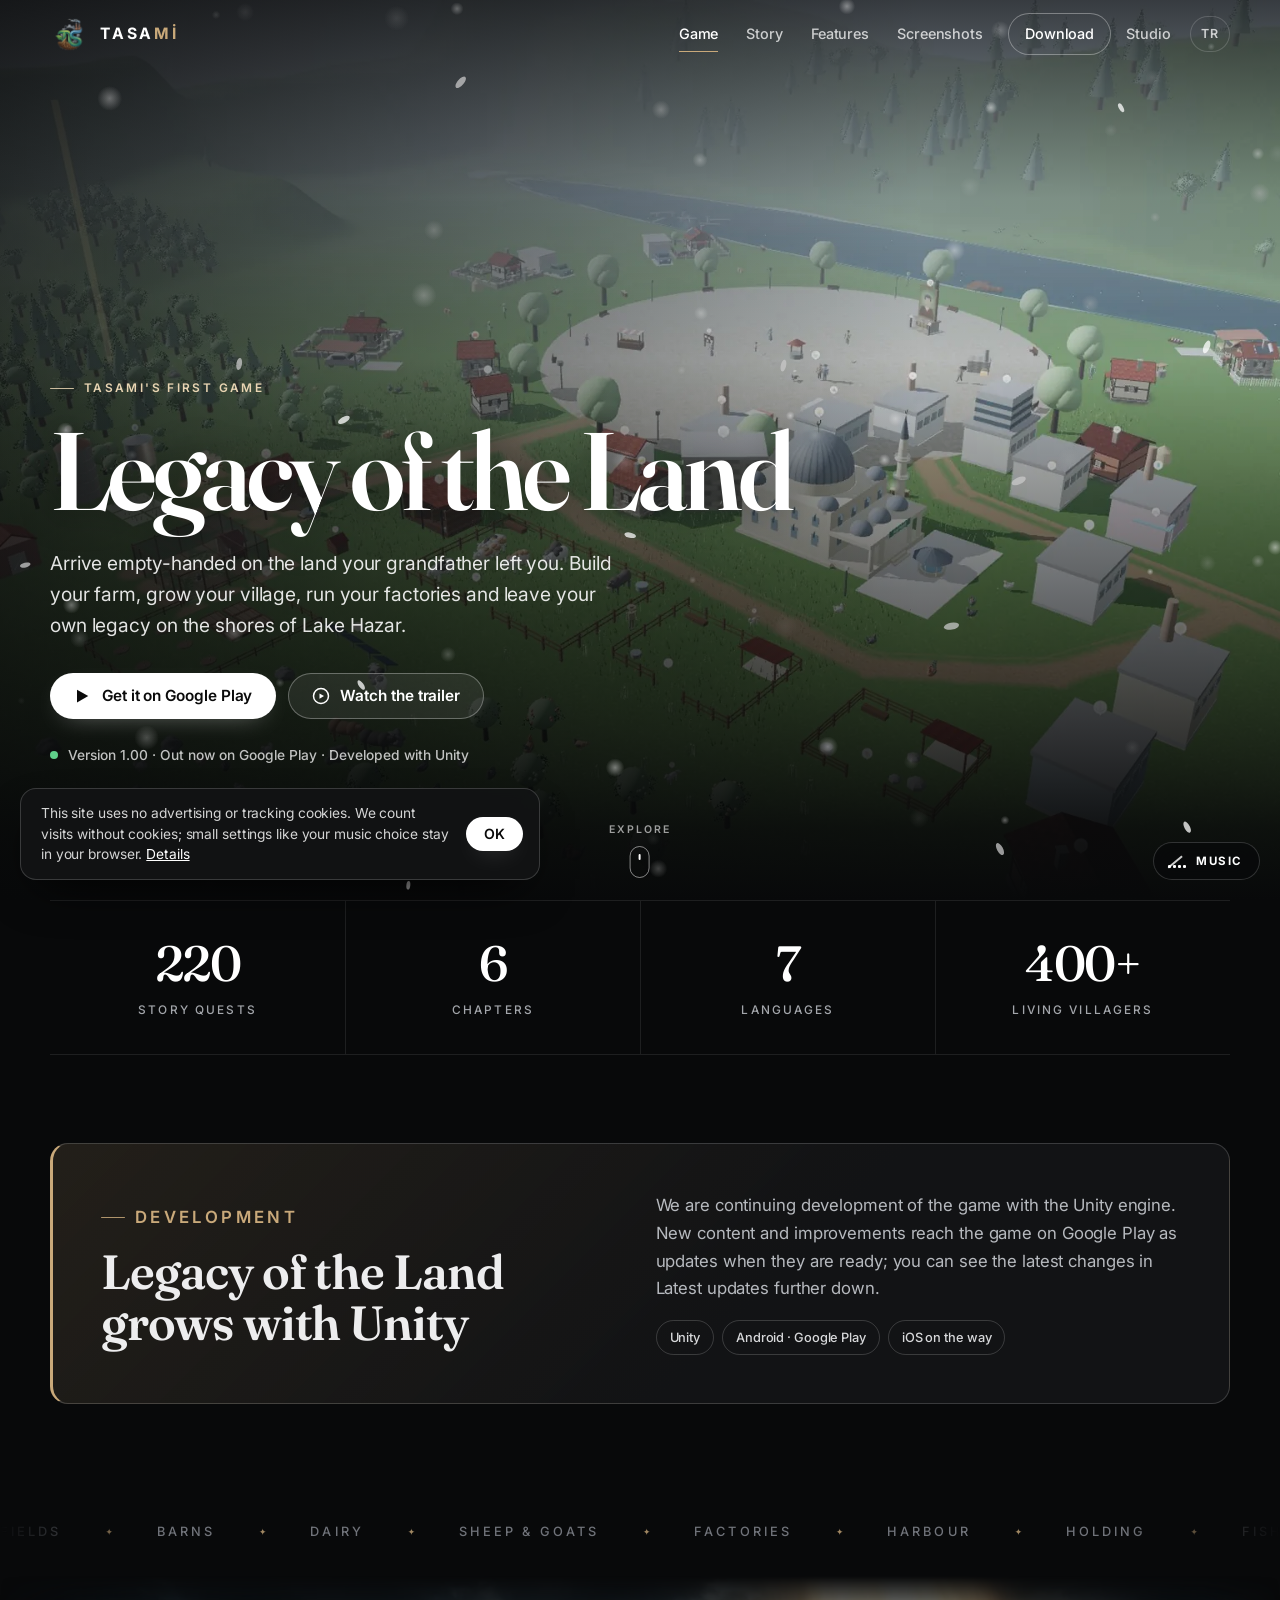
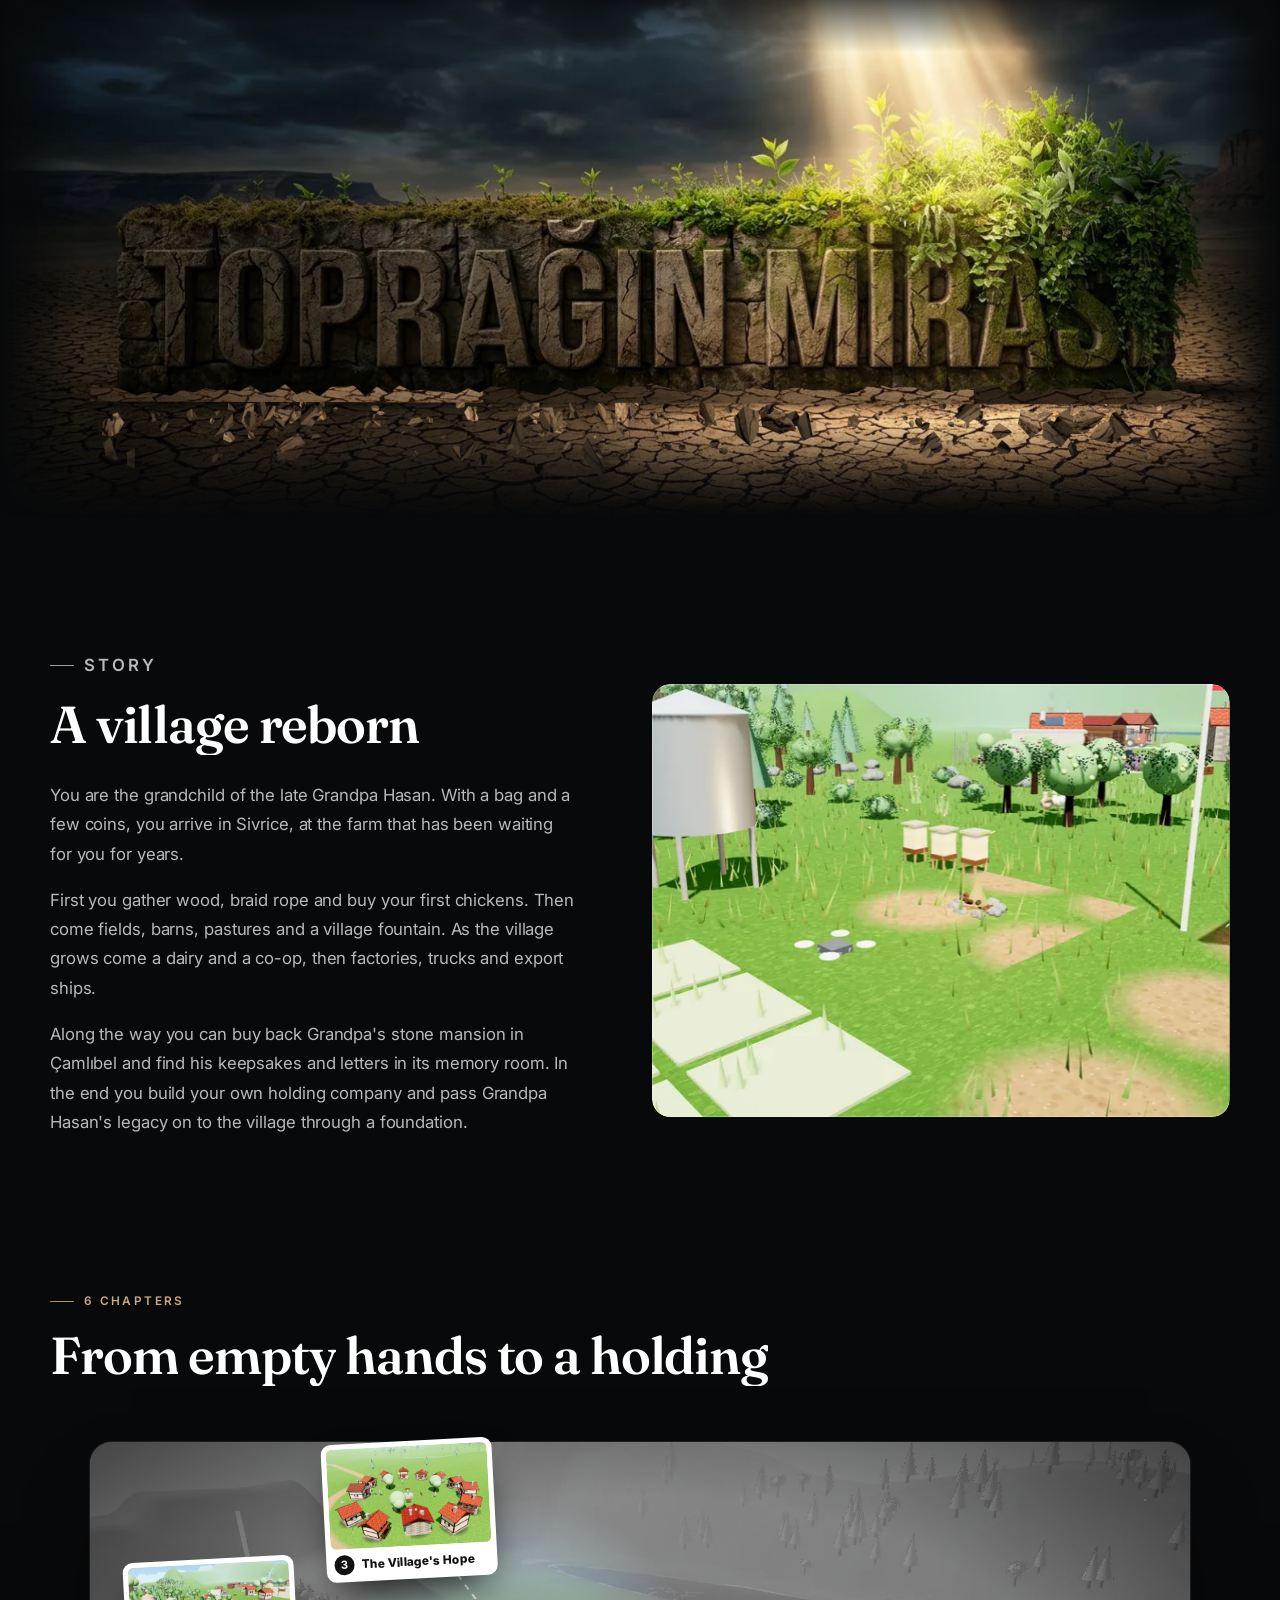
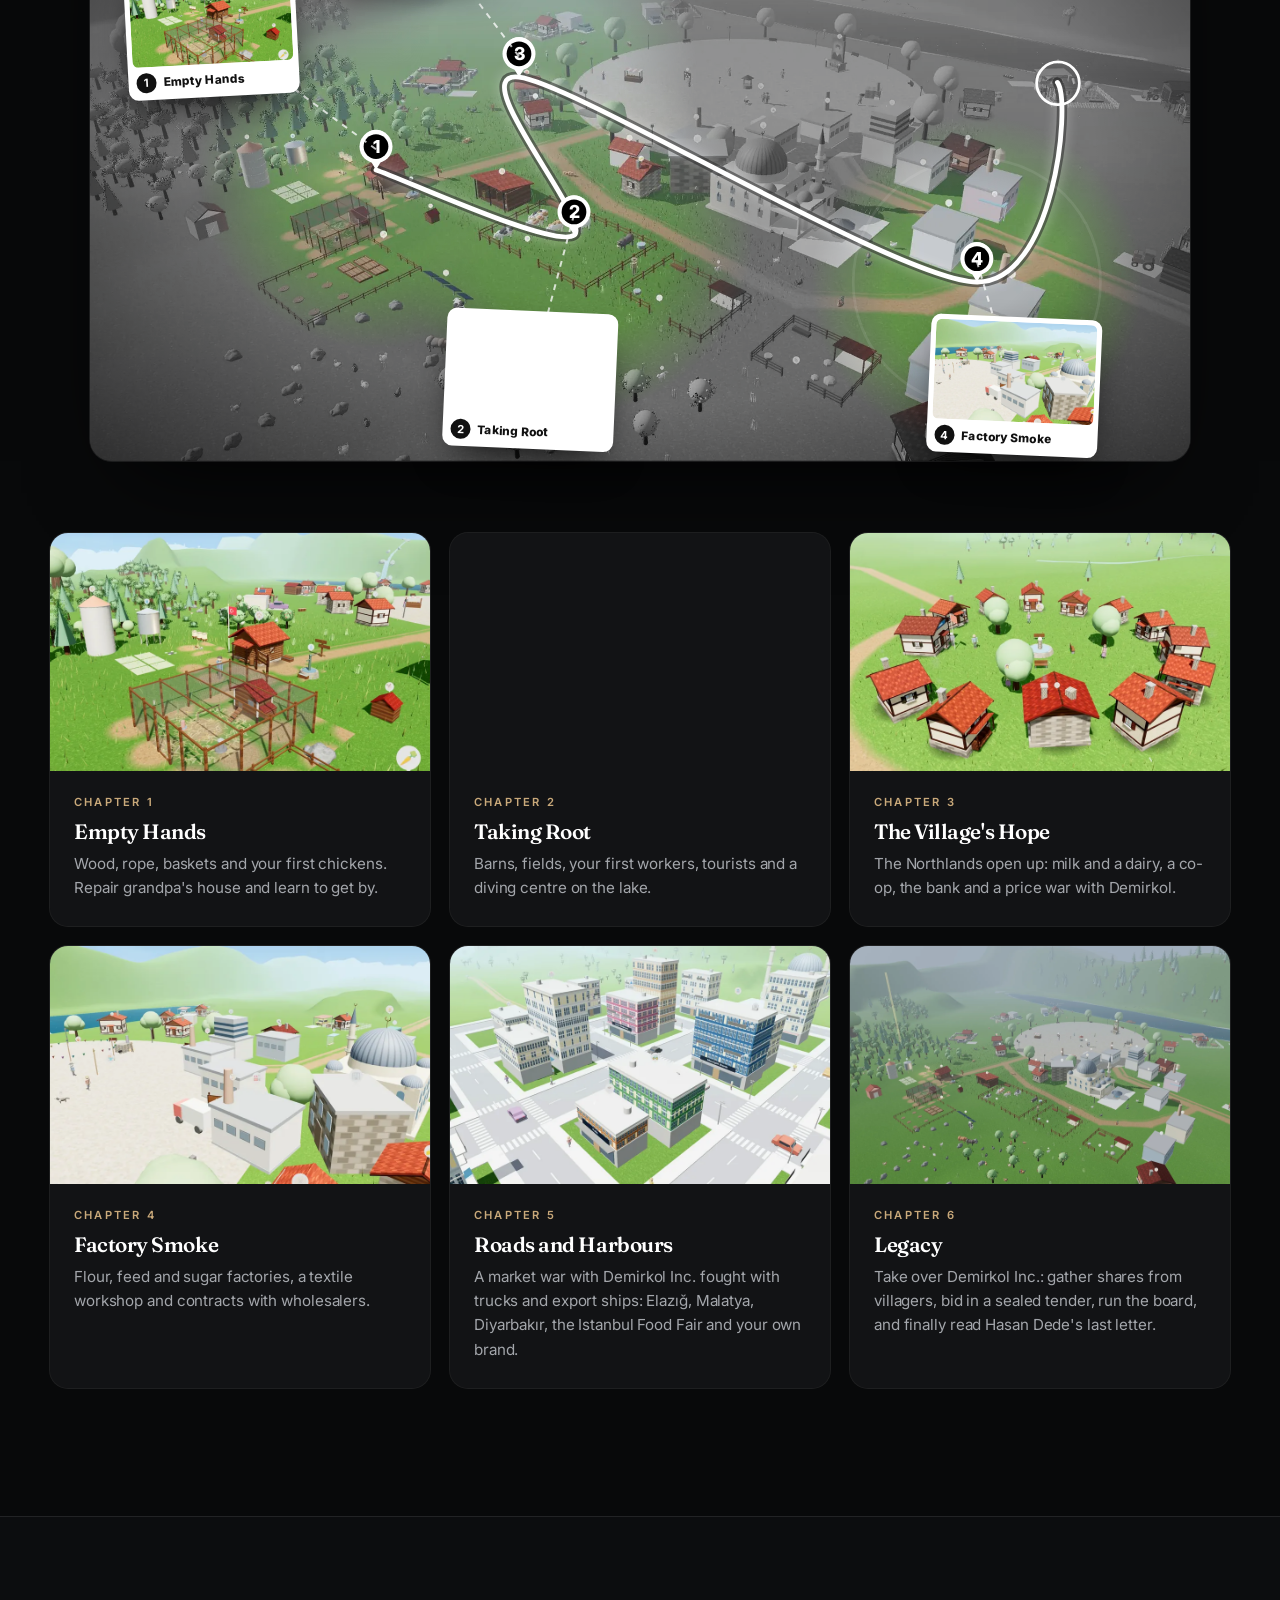
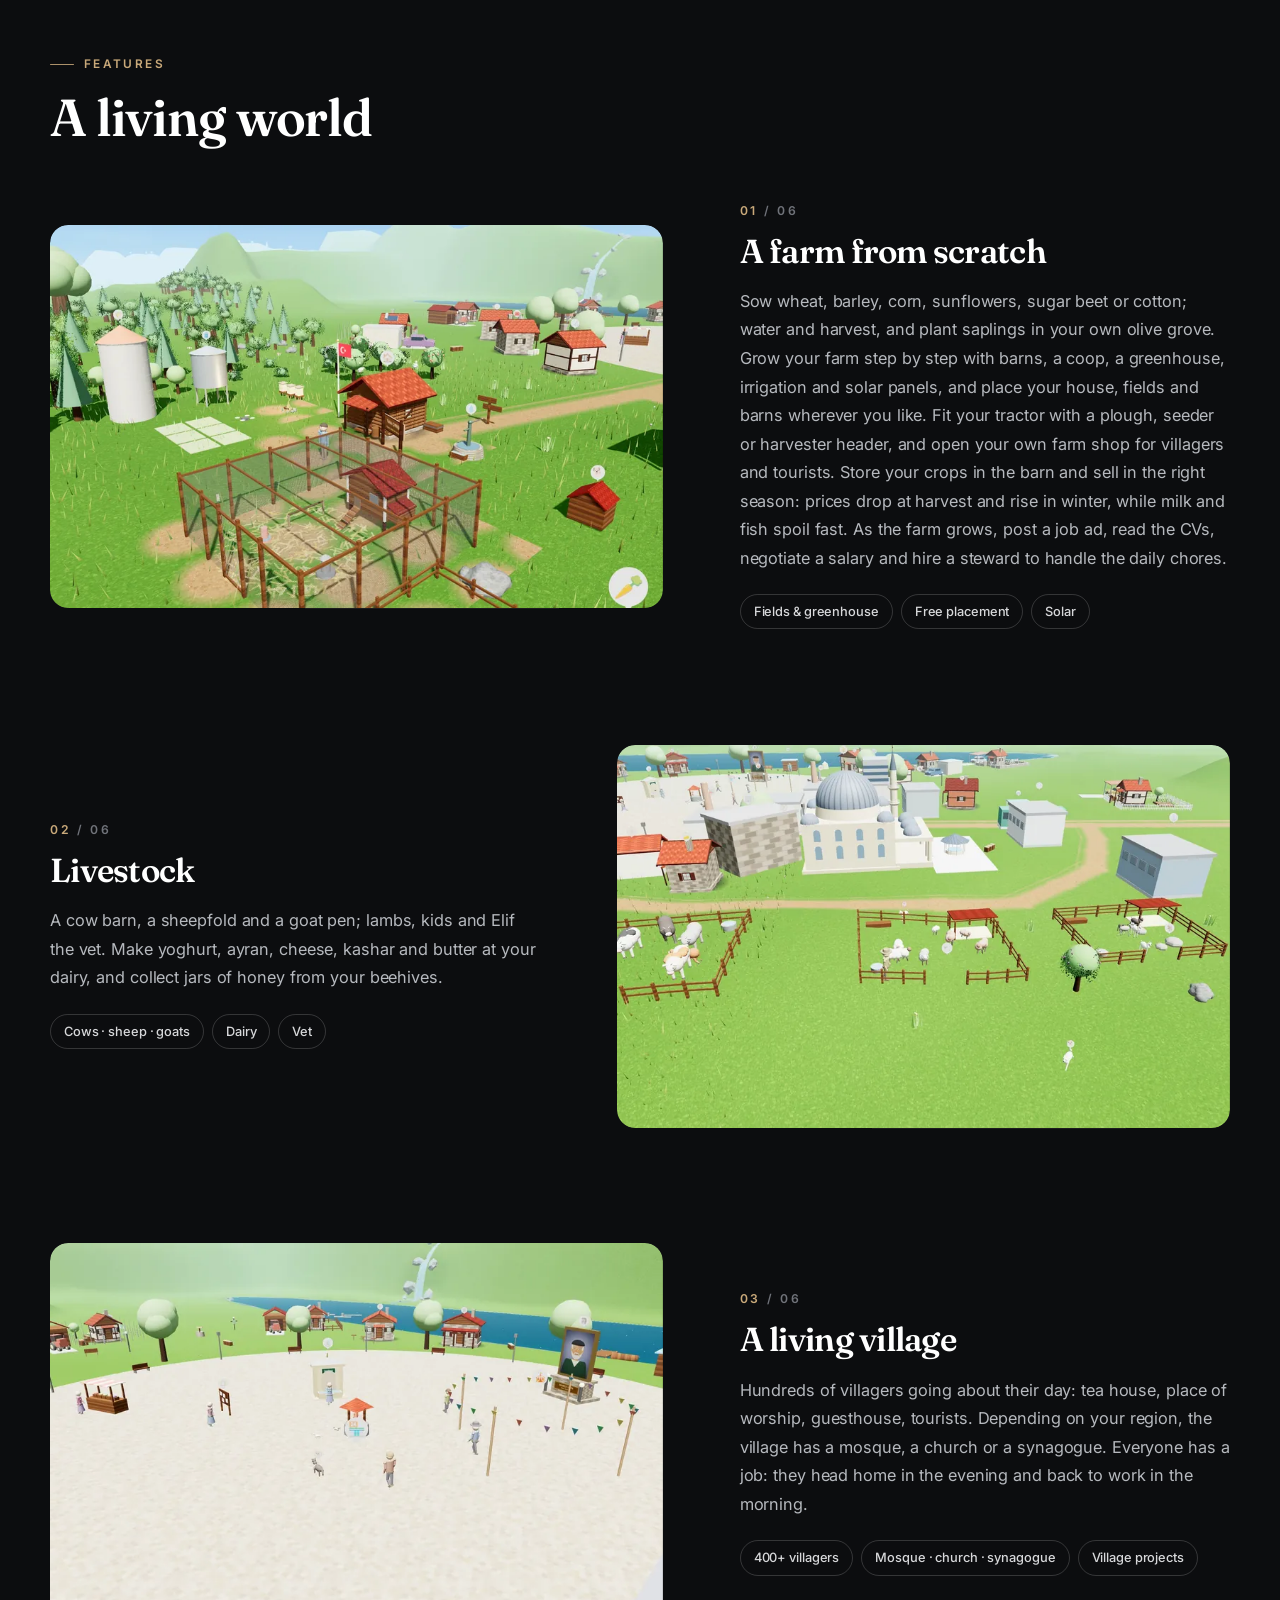
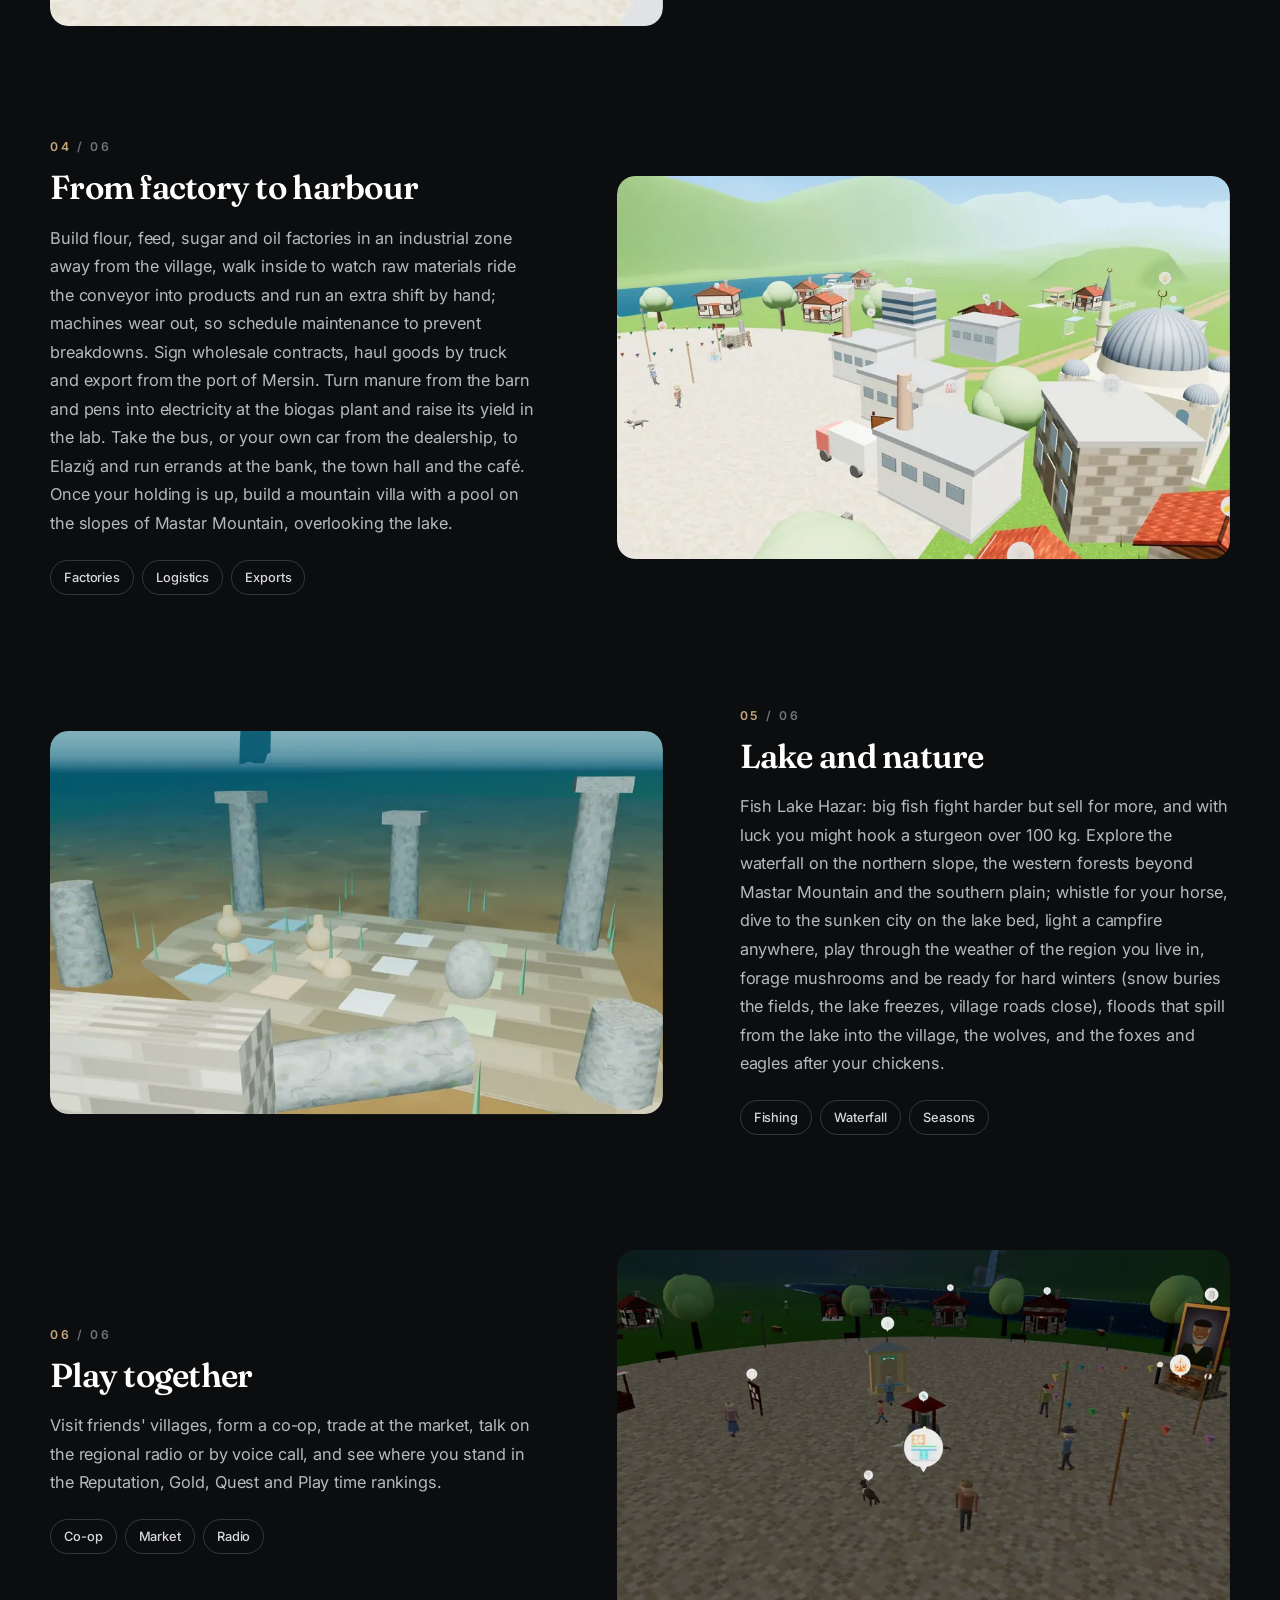
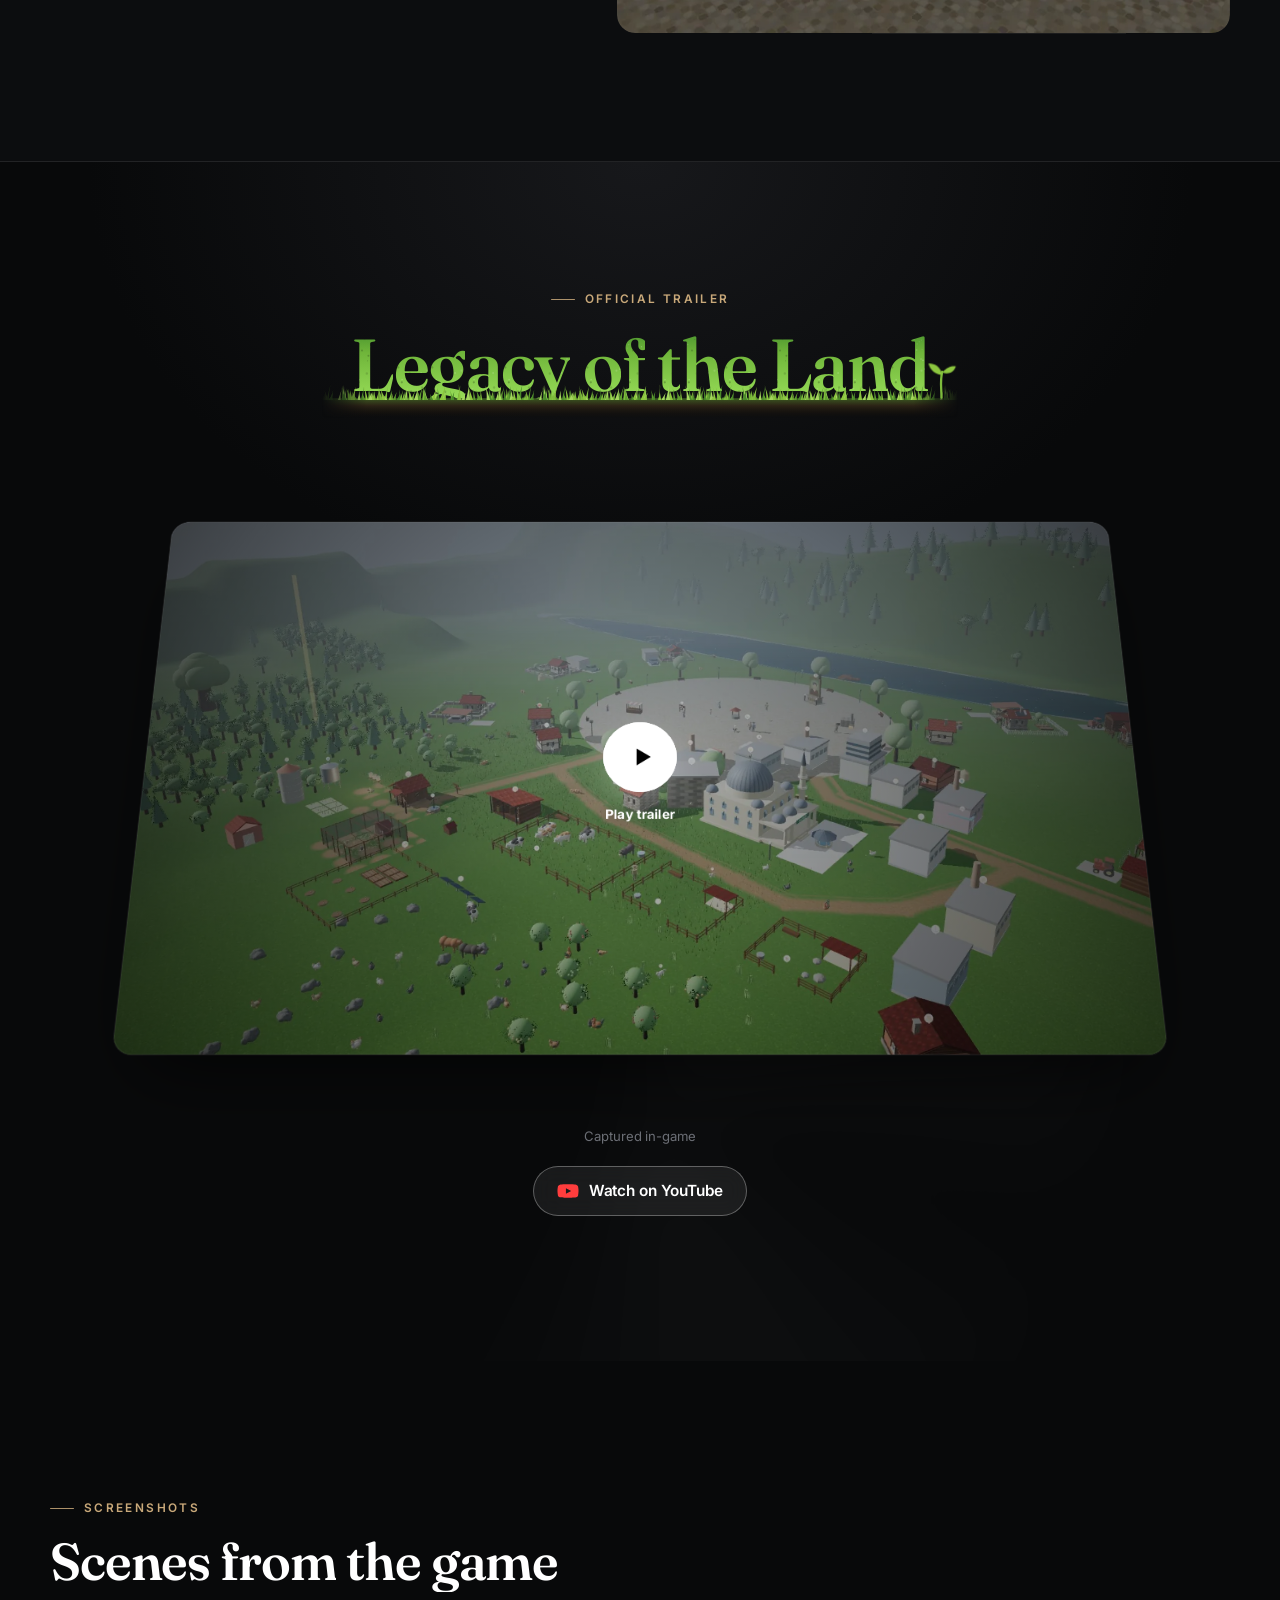
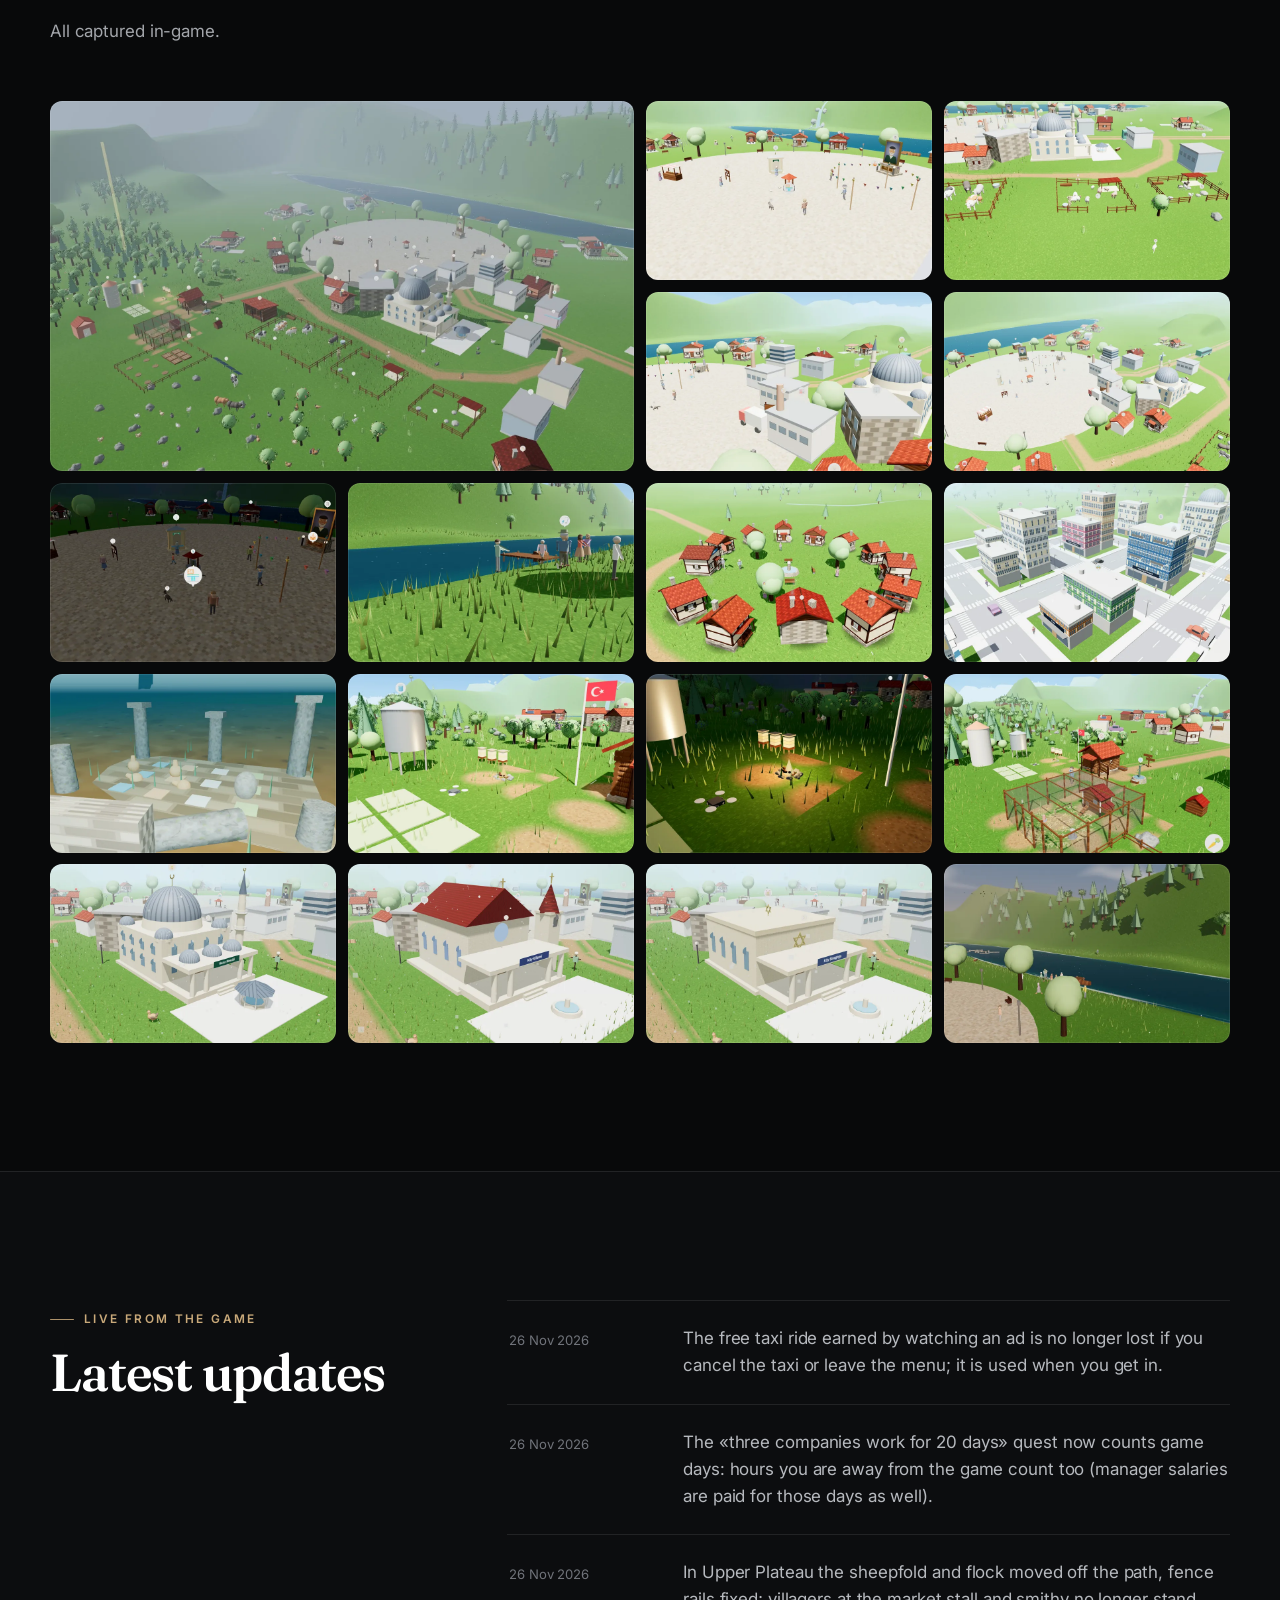
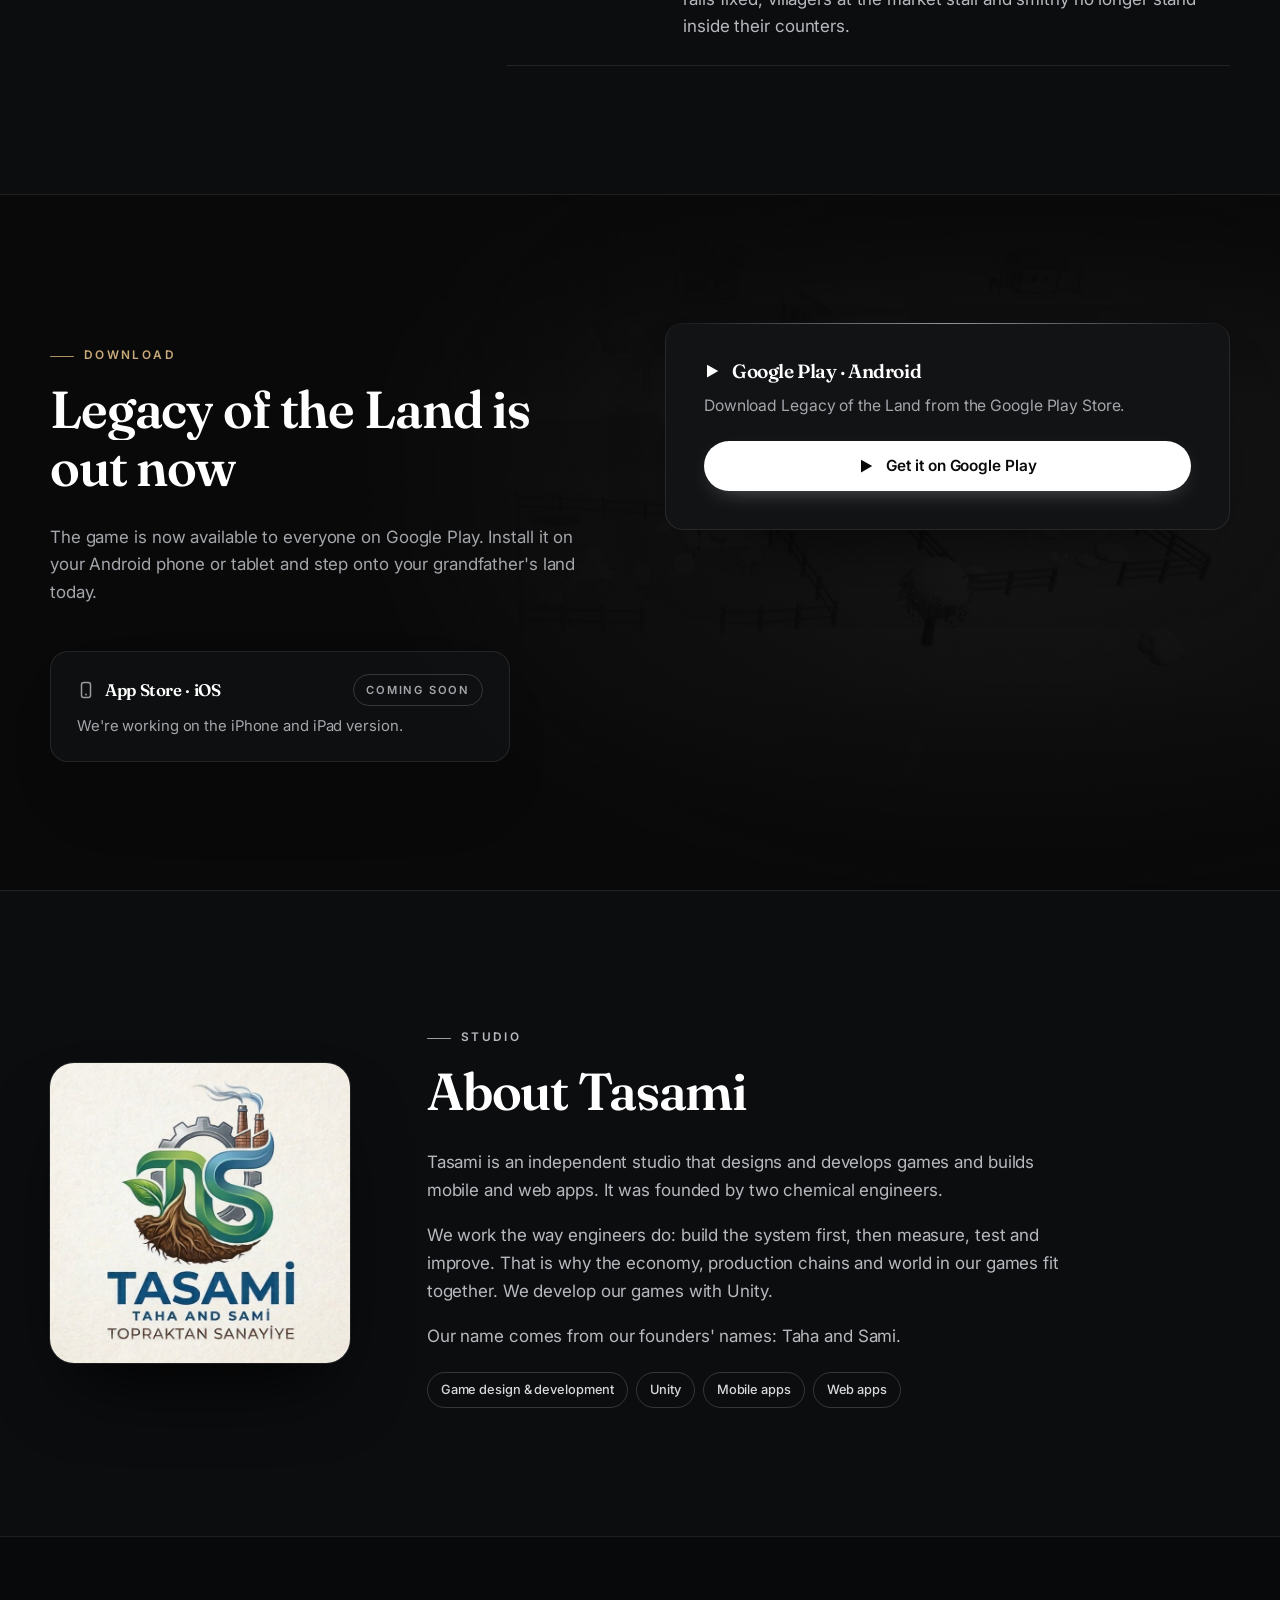
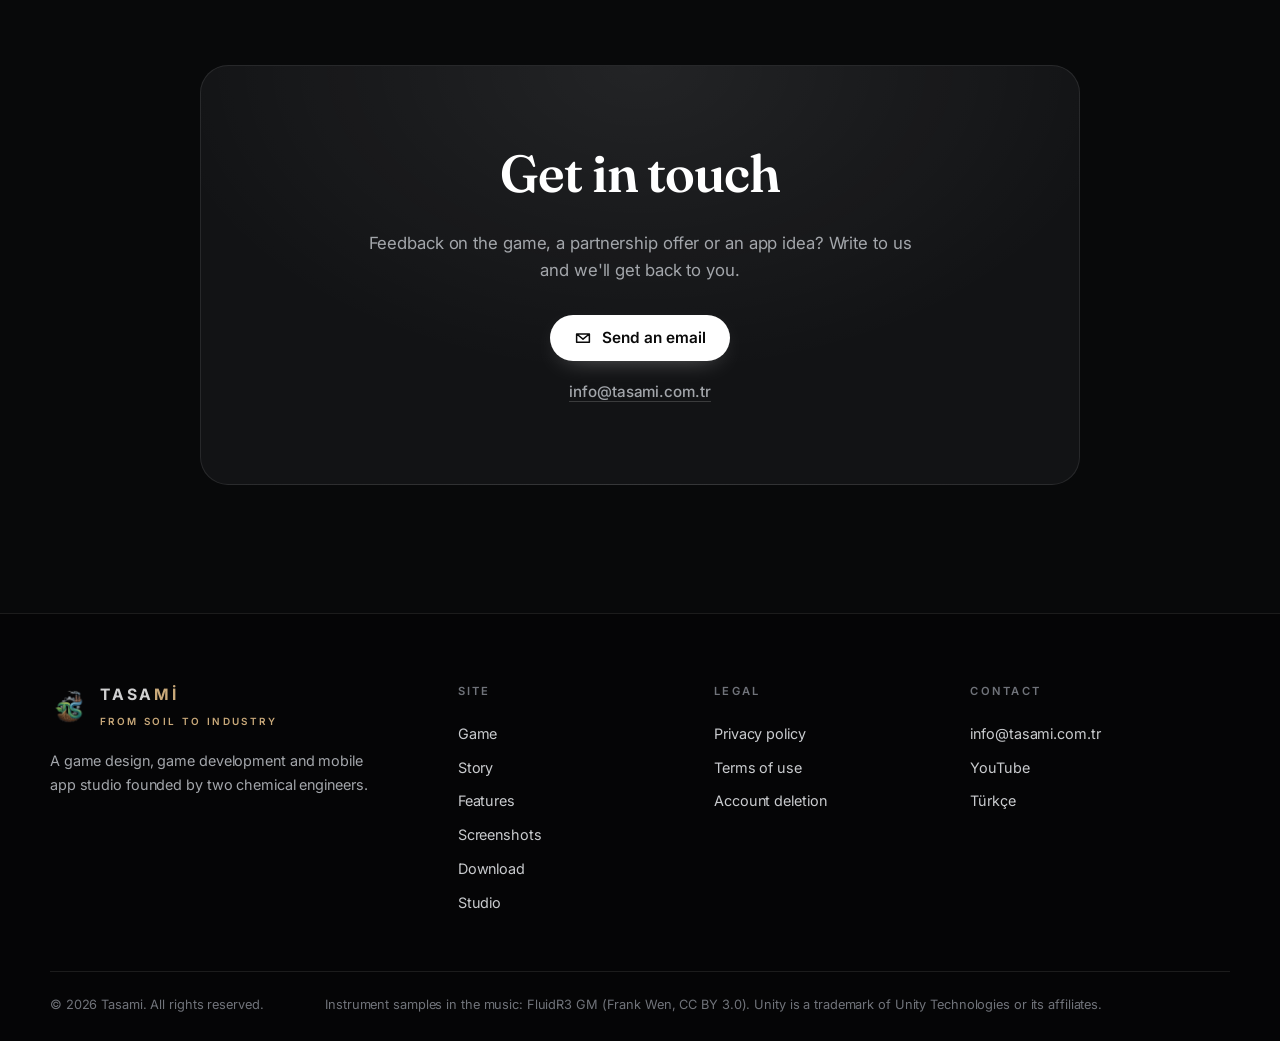
==== commit 7f0222a3: "Oyunla senkron: sürüm 1.00" ====
--- a/en/index.html
+++ b/en/index.html
@@ -146,7 +146,7 @@
   <section class="updates" id="guncellemeler">
     <div class="wrap">
       <div class="sec-head reveal"><p class="kicker">Live from the game</p><h2>Latest updates</h2></div>
-      <ol class="upd-list"><li class="upd reveal" style="--i:0"><div class="upd-m"><time datetime="2026-11-25">25 Nov 2026</time></div><p>In the mountain house pool your character now swims in shorts/swimsuit instead of clothes; your outfit returns when you get out.</p></li><li class="upd reveal" style="--i:1"><div class="upd-m"><time datetime="2026-11-25">25 Nov 2026</time></div><p>Demirkol Inc. screen now shows the share left with Cengiz Demirkol and a 100% total; buying the rest takes the correct remaining share.</p></li><li class="upd reveal" style="--i:2"><div class="upd-m"><time datetime="2026-11-23">23 Nov 2026</time></div><p>On some phones (new Android WebView) the ground, mountains and buildings looked pitch black. The game now detects this at startup and draws textures correctly.</p></li></ol>
+      <ol class="upd-list"><li class="upd reveal" style="--i:0"><div class="upd-m"><time datetime="2026-11-26">26 Nov 2026</time></div><p>The free taxi ride earned by watching an ad is no longer lost if you cancel the taxi or leave the menu; it is used when you get in.</p></li><li class="upd reveal" style="--i:1"><div class="upd-m"><time datetime="2026-11-26">26 Nov 2026</time></div><p>The «three companies work for 20 days» quest now counts game days: hours you are away from the game count too (manager salaries are paid for those days as well).</p></li><li class="upd reveal" style="--i:2"><div class="upd-m"><time datetime="2026-11-26">26 Nov 2026</time></div><p>In Upper Plateau the sheepfold and flock moved off the path, fence rails fixed; villagers at the market stall and smithy no longer stand inside their counters.</p></li></ol>
     </div>
   </section>
 
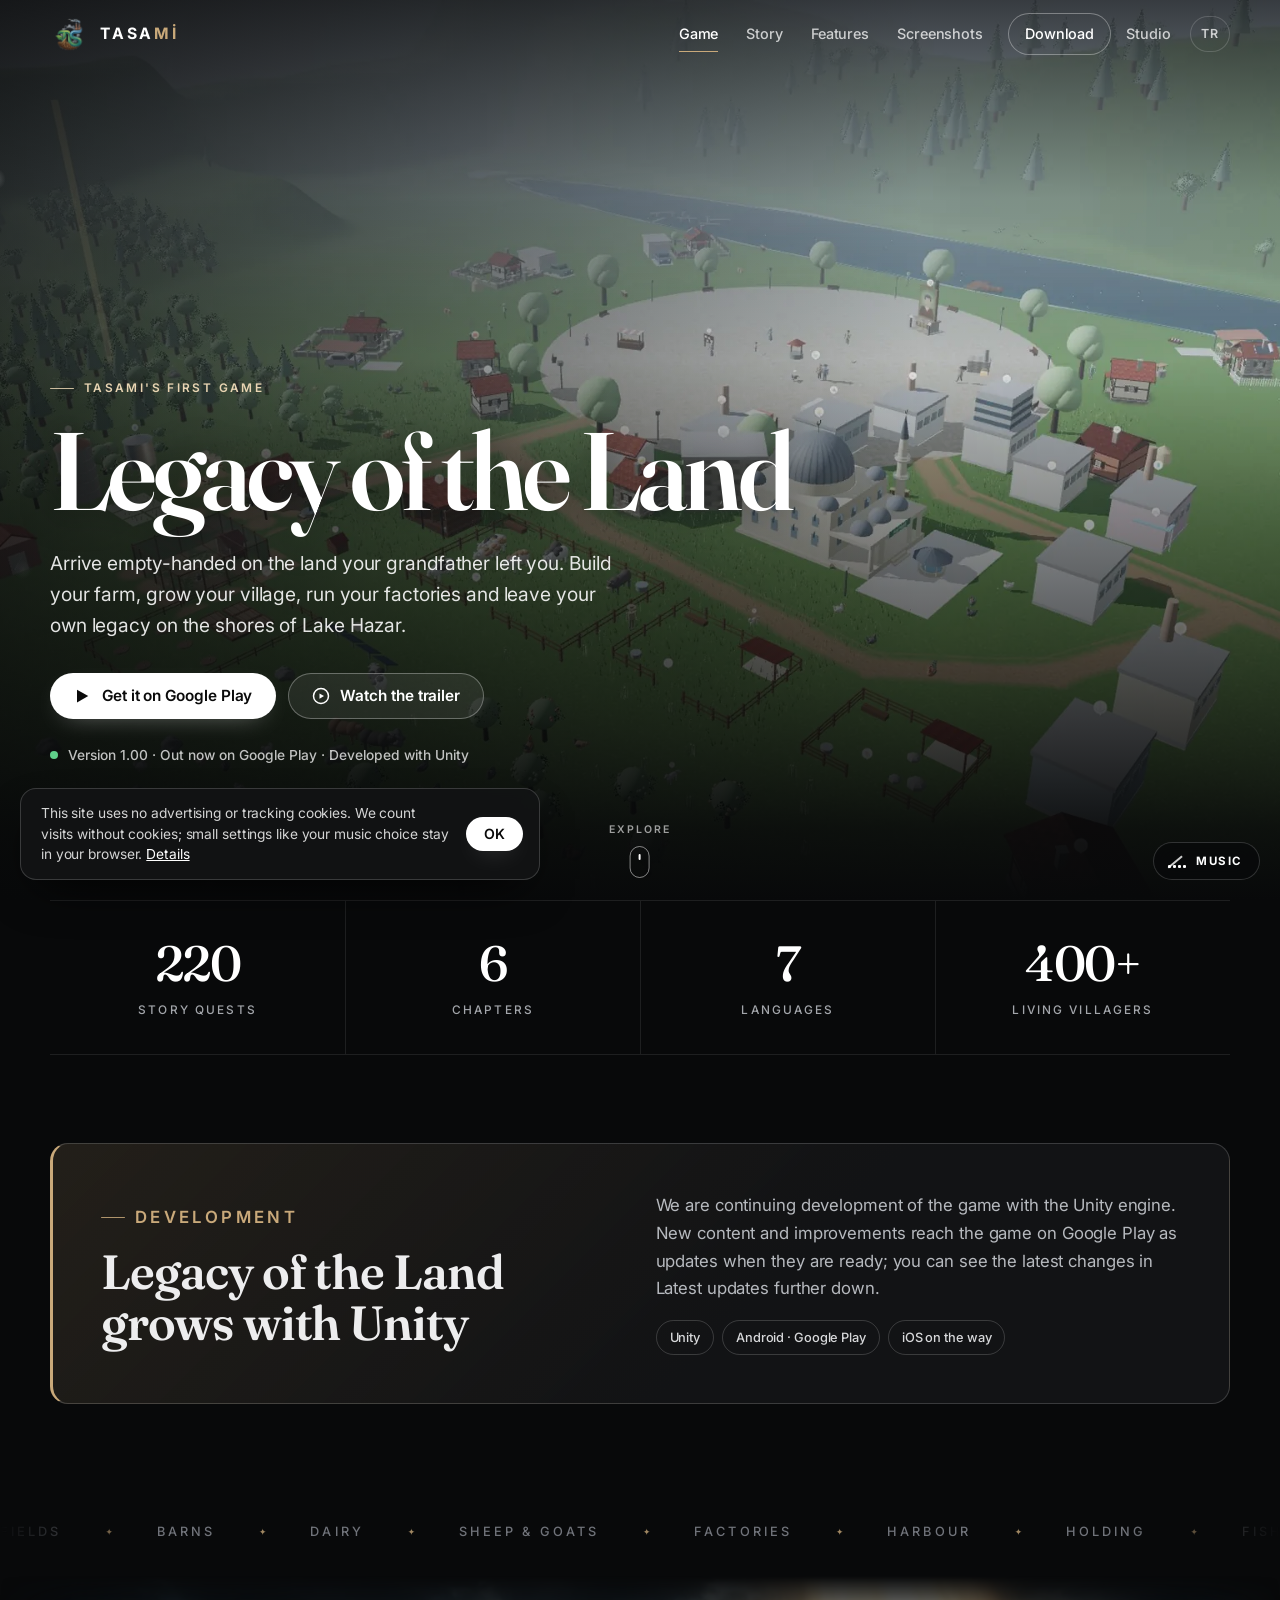
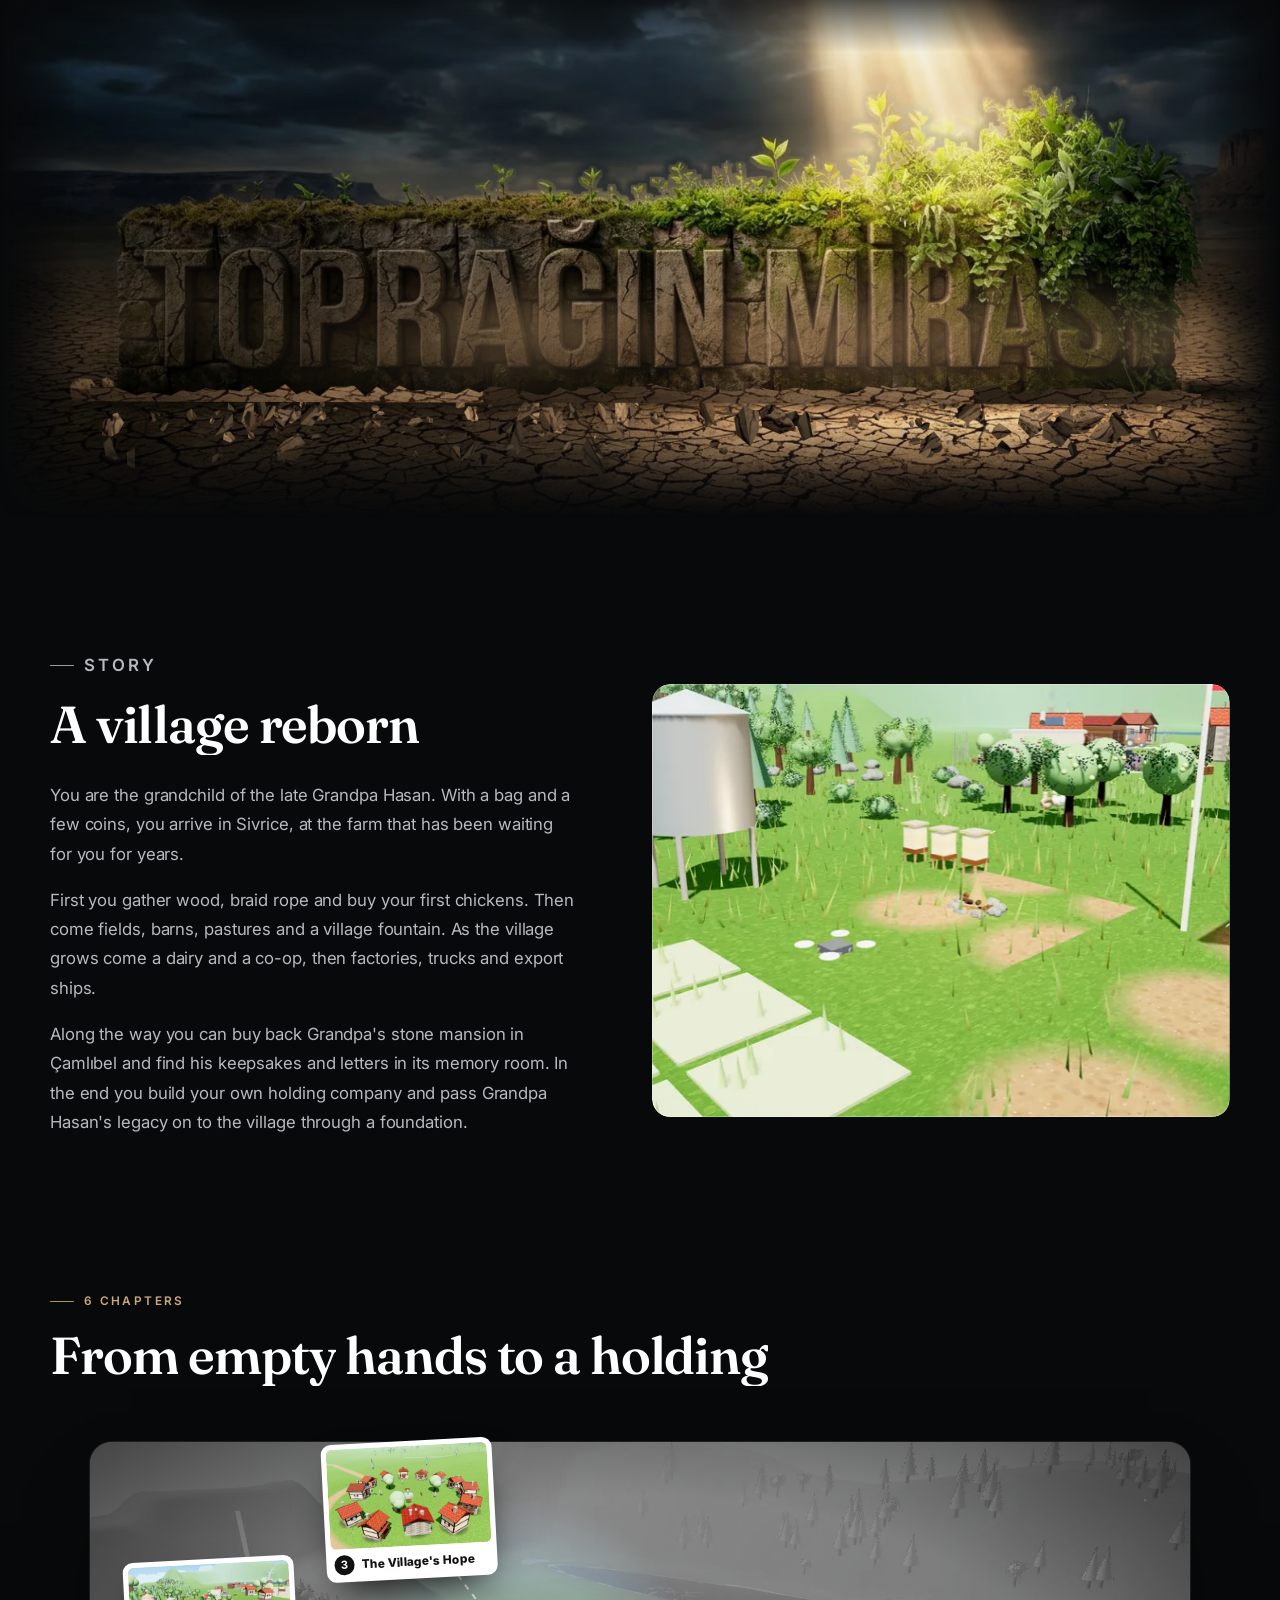
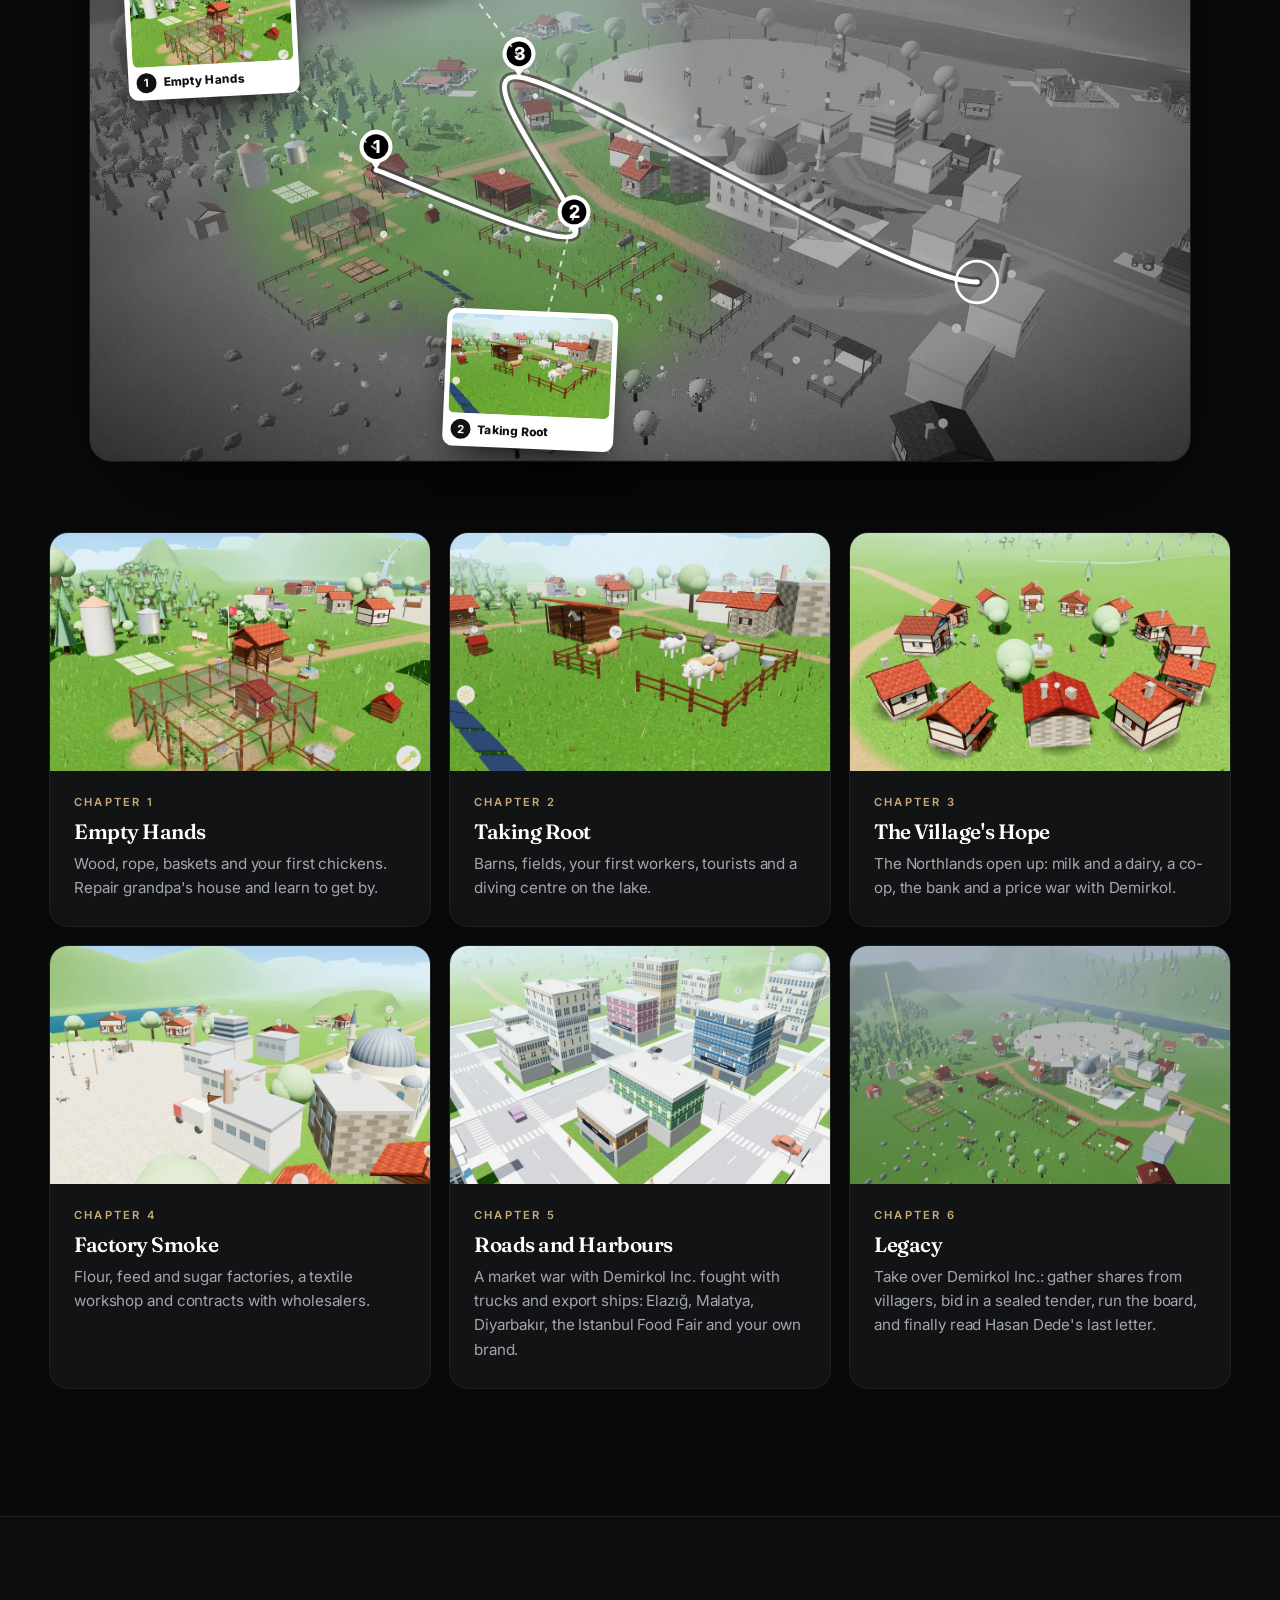
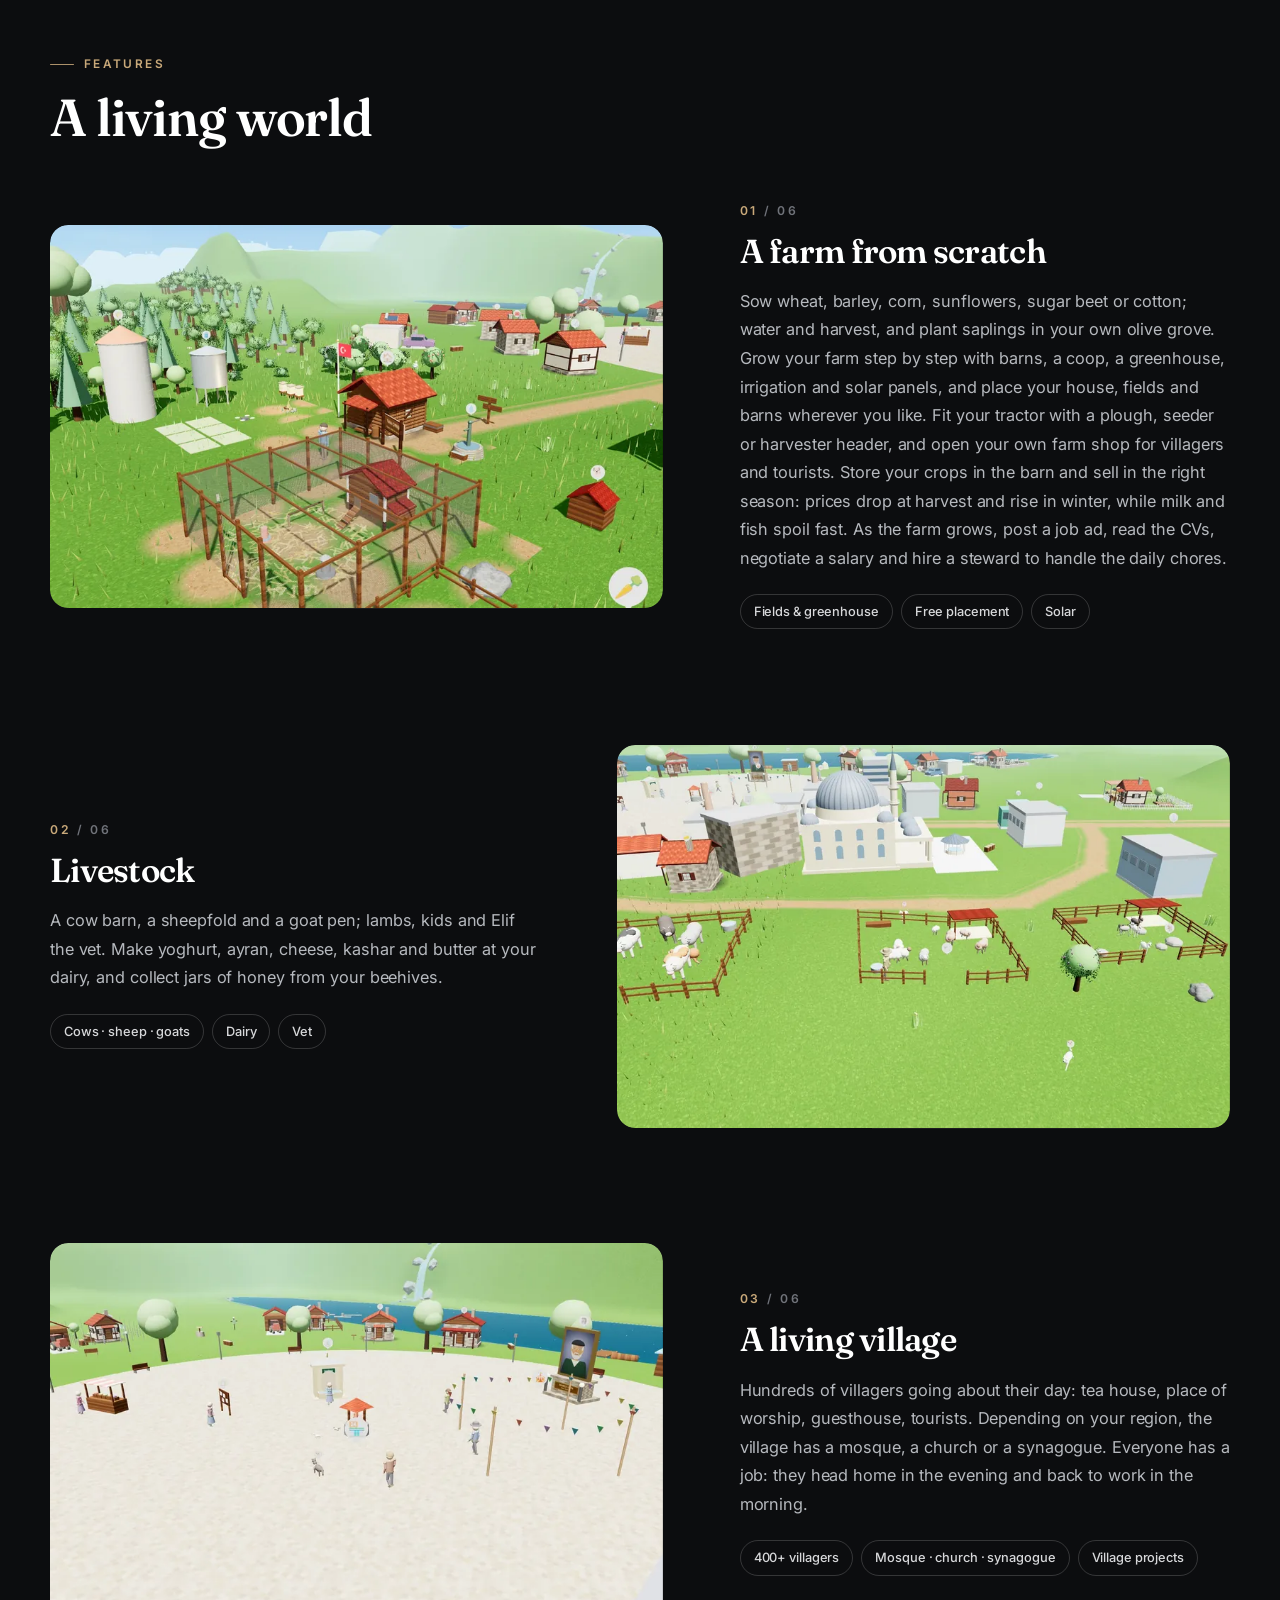
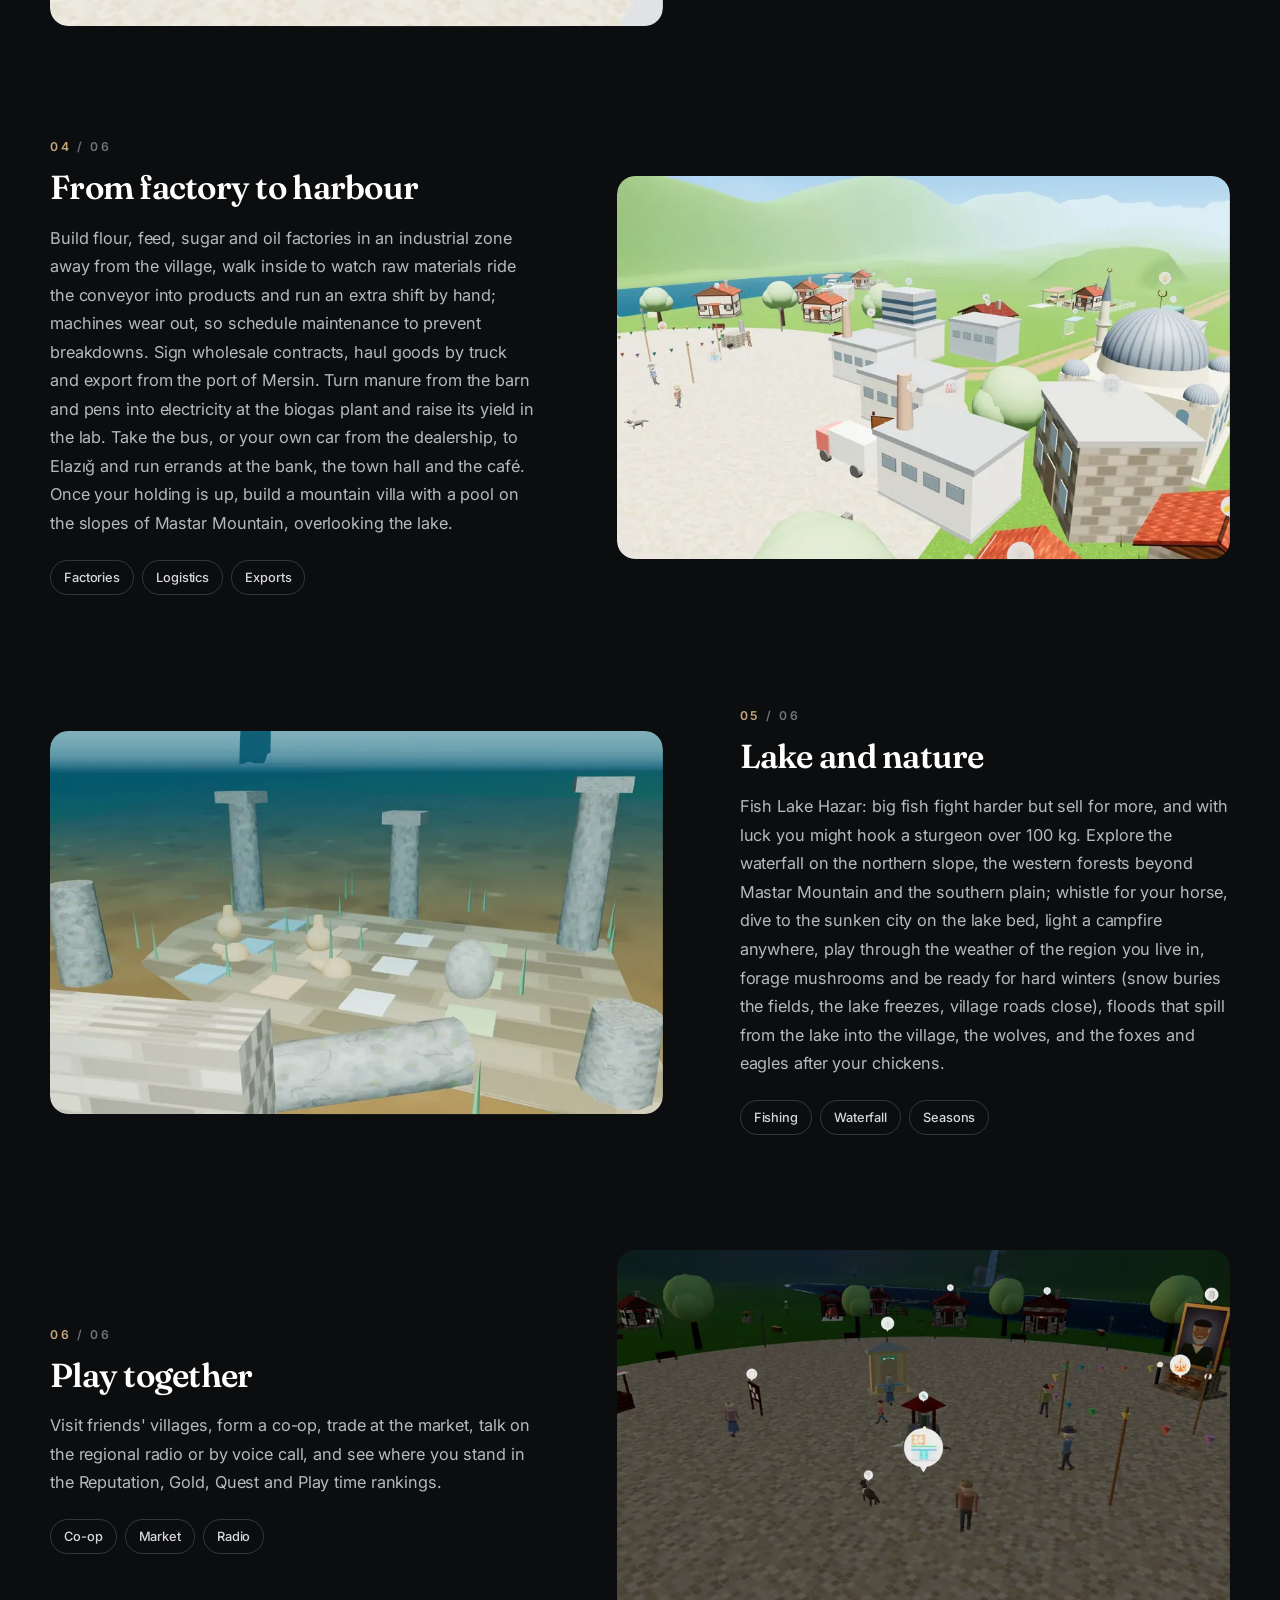
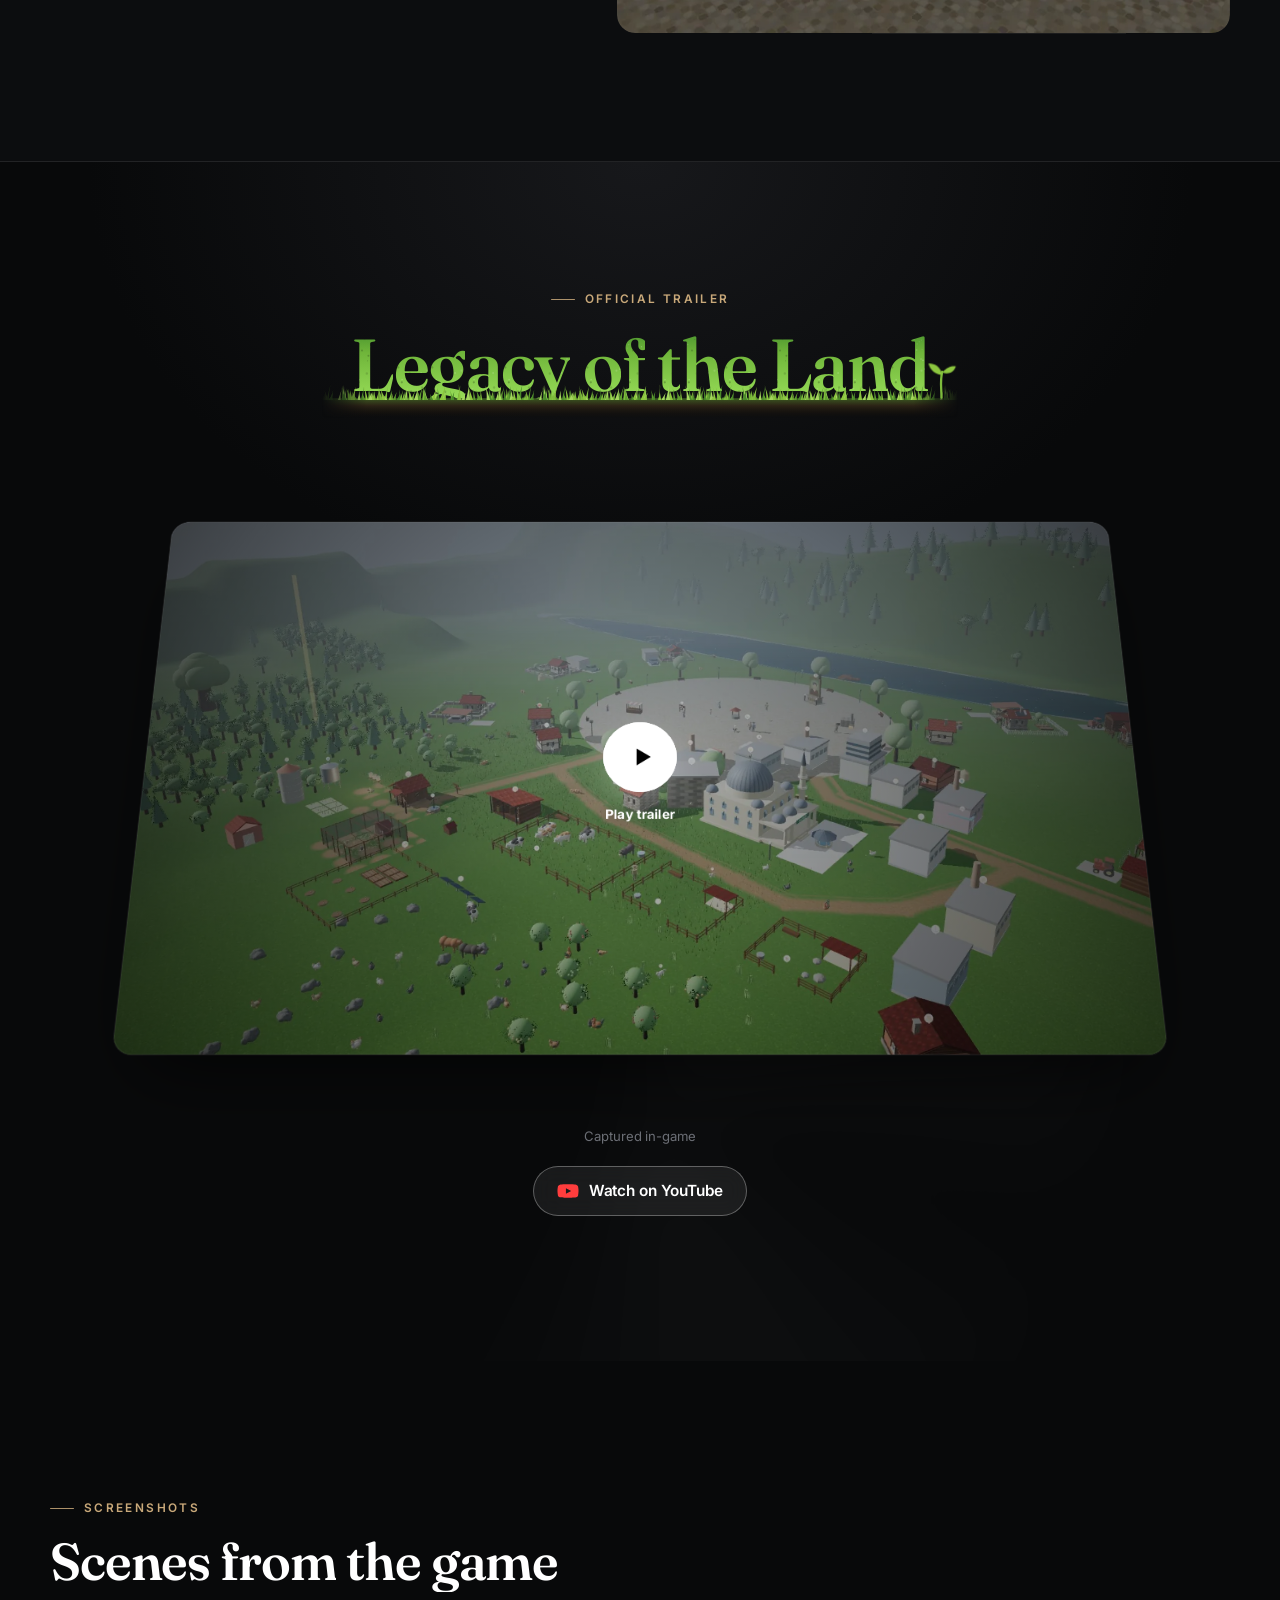
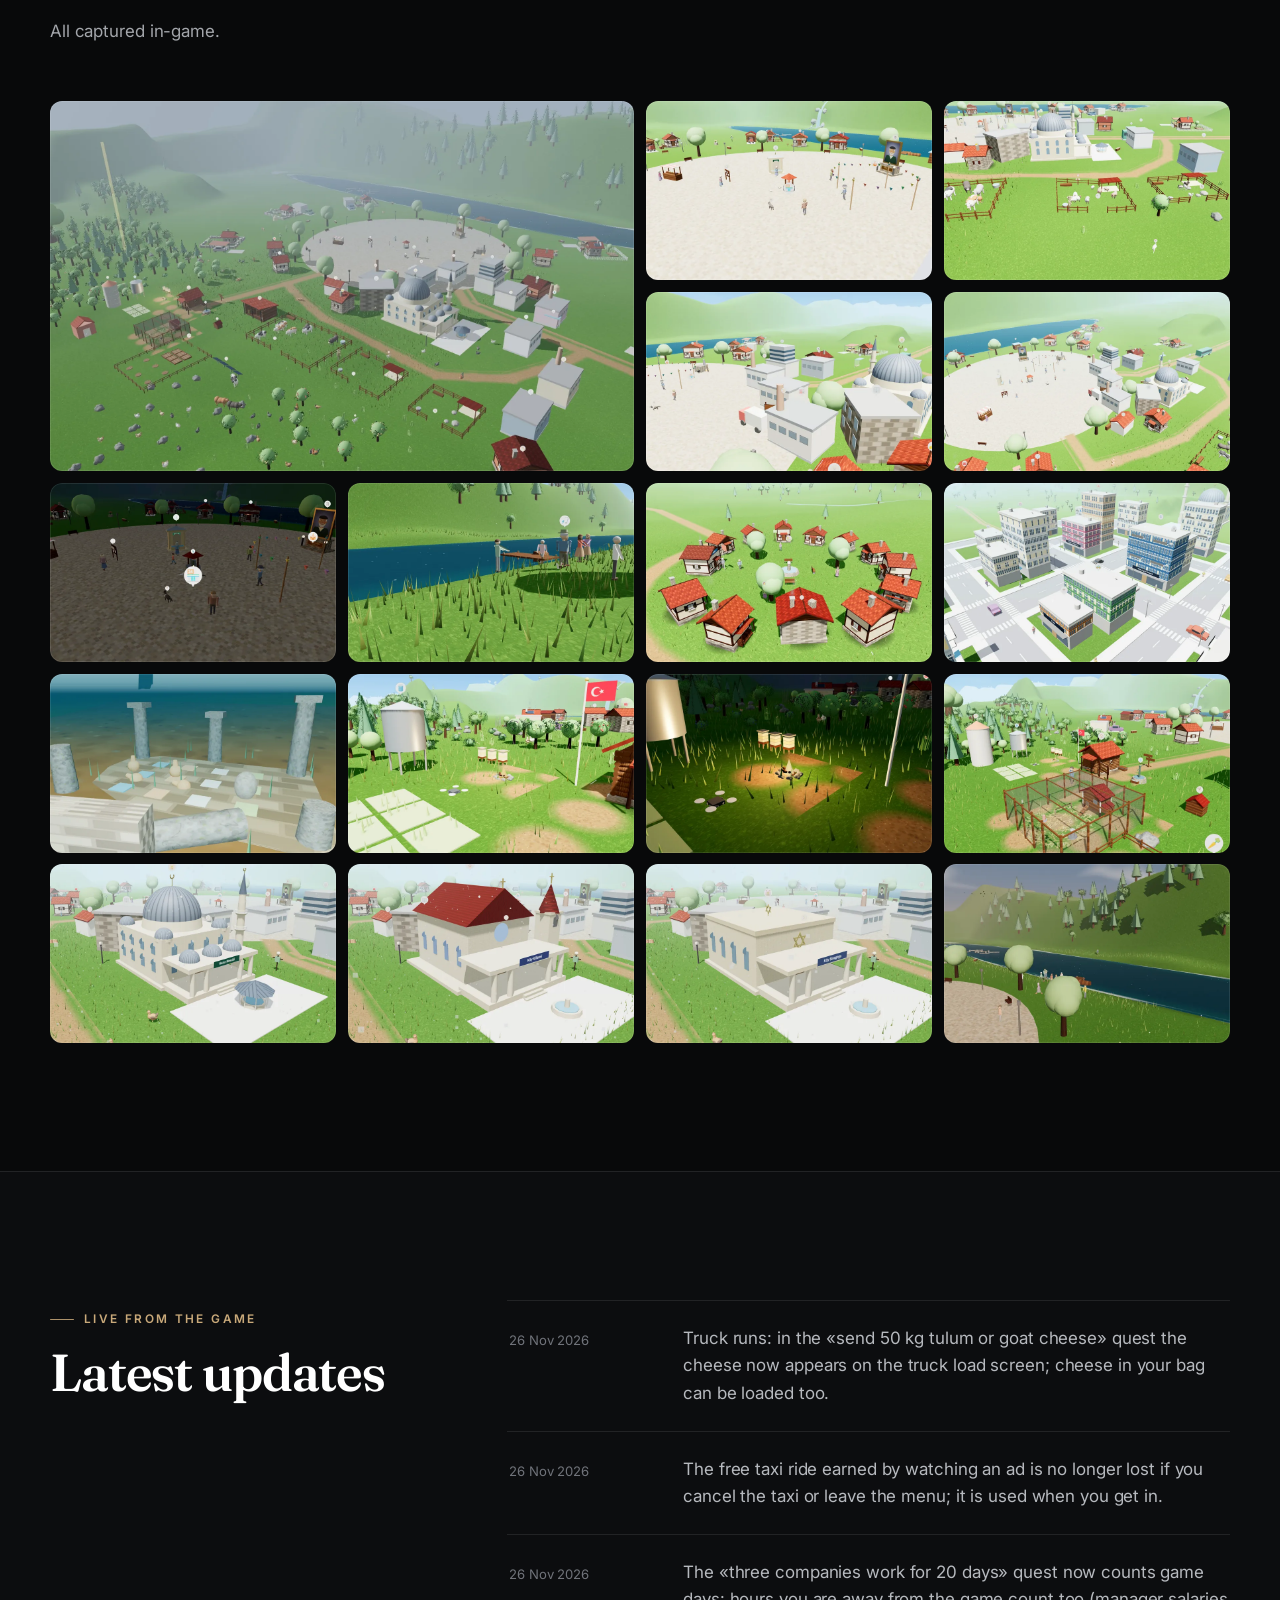
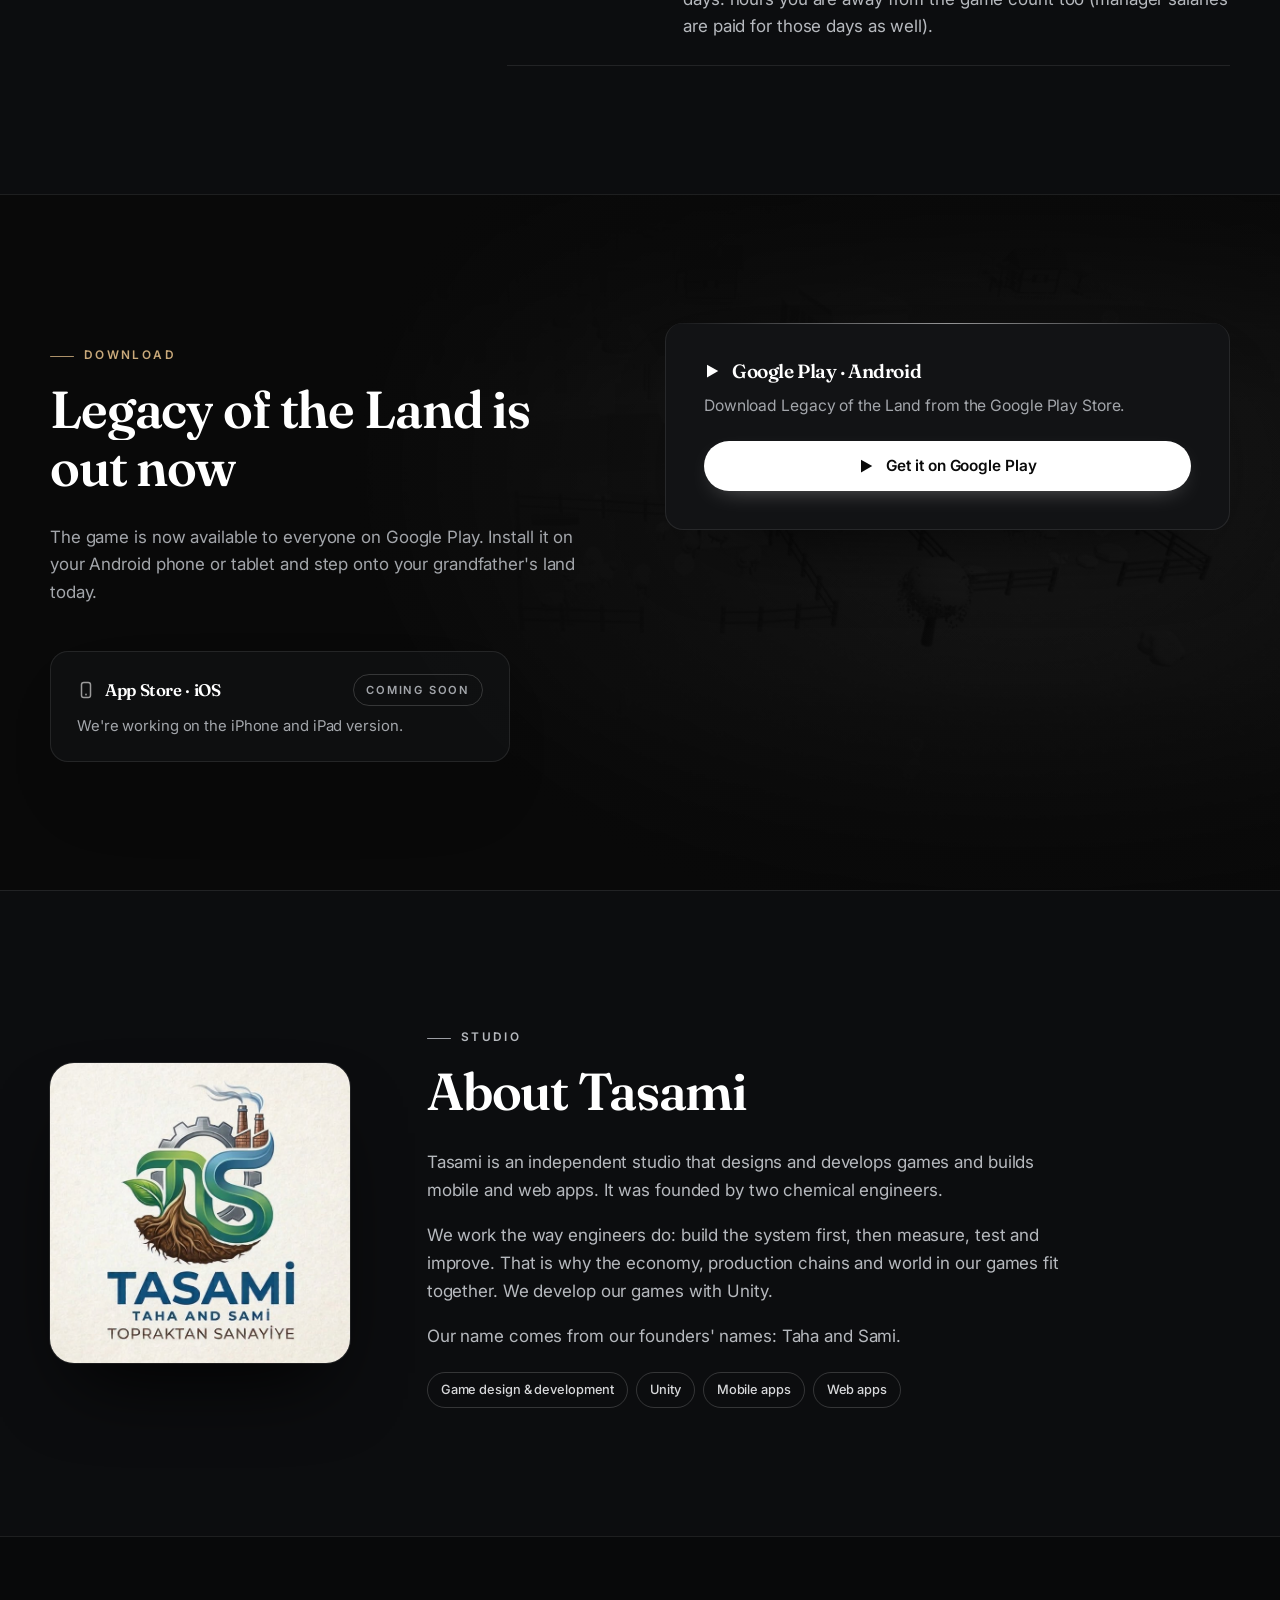
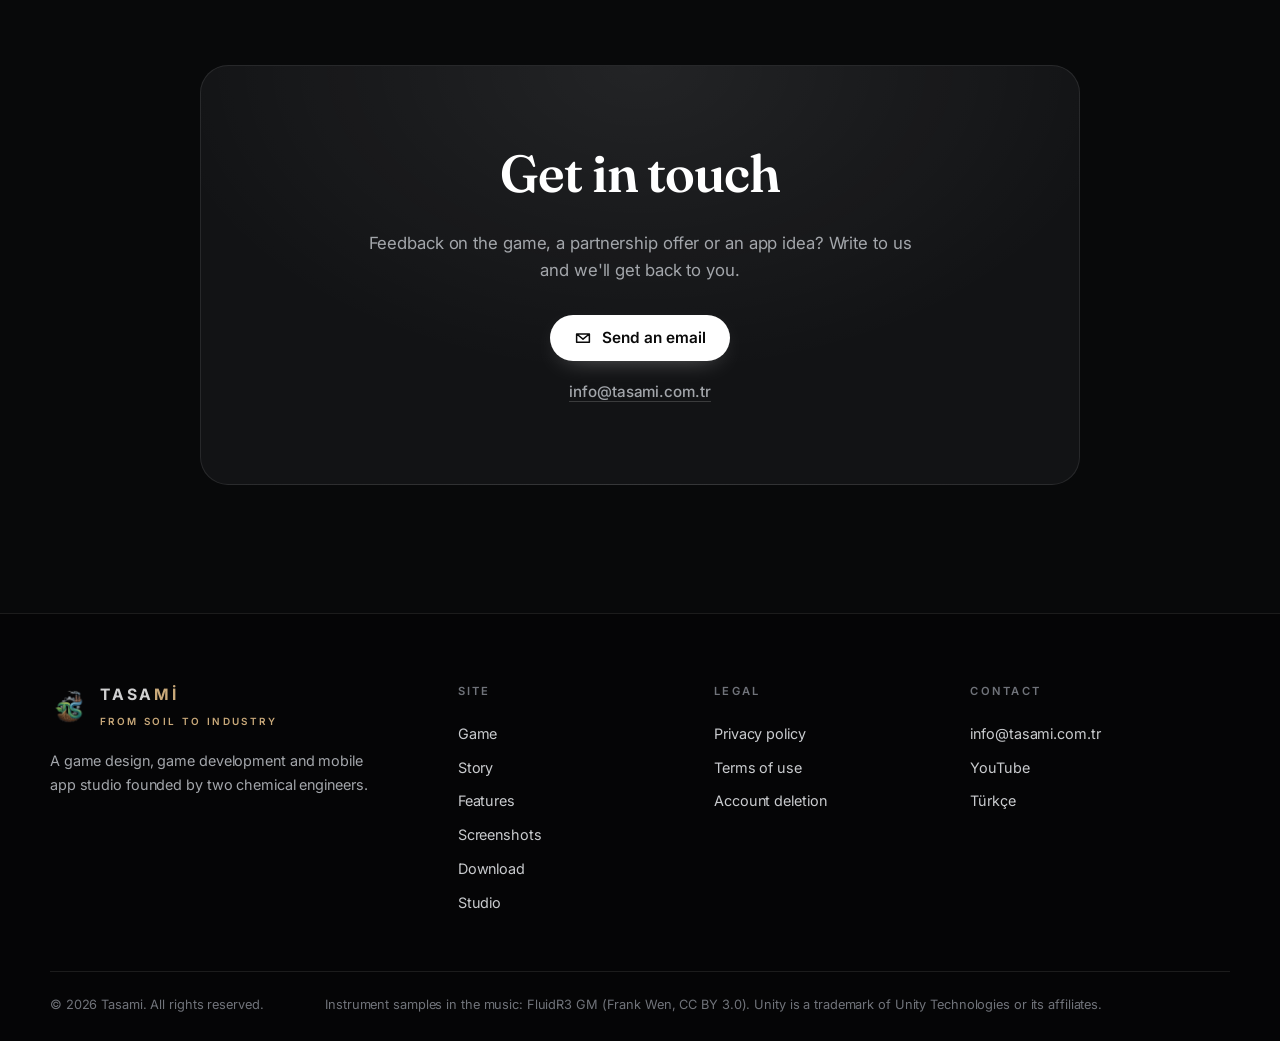
==== commit 71890729: "Oyunla senkron: sürüm 1.00" ====
--- a/en/index.html
+++ b/en/index.html
@@ -146,7 +146,7 @@
   <section class="updates" id="guncellemeler">
     <div class="wrap">
       <div class="sec-head reveal"><p class="kicker">Live from the game</p><h2>Latest updates</h2></div>
-      <ol class="upd-list"><li class="upd reveal" style="--i:0"><div class="upd-m"><time datetime="2026-11-26">26 Nov 2026</time></div><p>The free taxi ride earned by watching an ad is no longer lost if you cancel the taxi or leave the menu; it is used when you get in.</p></li><li class="upd reveal" style="--i:1"><div class="upd-m"><time datetime="2026-11-26">26 Nov 2026</time></div><p>The «three companies work for 20 days» quest now counts game days: hours you are away from the game count too (manager salaries are paid for those days as well).</p></li><li class="upd reveal" style="--i:2"><div class="upd-m"><time datetime="2026-11-26">26 Nov 2026</time></div><p>In Upper Plateau the sheepfold and flock moved off the path, fence rails fixed; villagers at the market stall and smithy no longer stand inside their counters.</p></li></ol>
+      <ol class="upd-list"><li class="upd reveal" style="--i:0"><div class="upd-m"><time datetime="2026-11-26">26 Nov 2026</time></div><p>Truck runs: in the «send 50 kg tulum or goat cheese» quest the cheese now appears on the truck load screen; cheese in your bag can be loaded too.</p></li><li class="upd reveal" style="--i:1"><div class="upd-m"><time datetime="2026-11-26">26 Nov 2026</time></div><p>The free taxi ride earned by watching an ad is no longer lost if you cancel the taxi or leave the menu; it is used when you get in.</p></li><li class="upd reveal" style="--i:2"><div class="upd-m"><time datetime="2026-11-26">26 Nov 2026</time></div><p>The «three companies work for 20 days» quest now counts game days: hours you are away from the game count too (manager salaries are paid for those days as well).</p></li></ol>
     </div>
   </section>
 
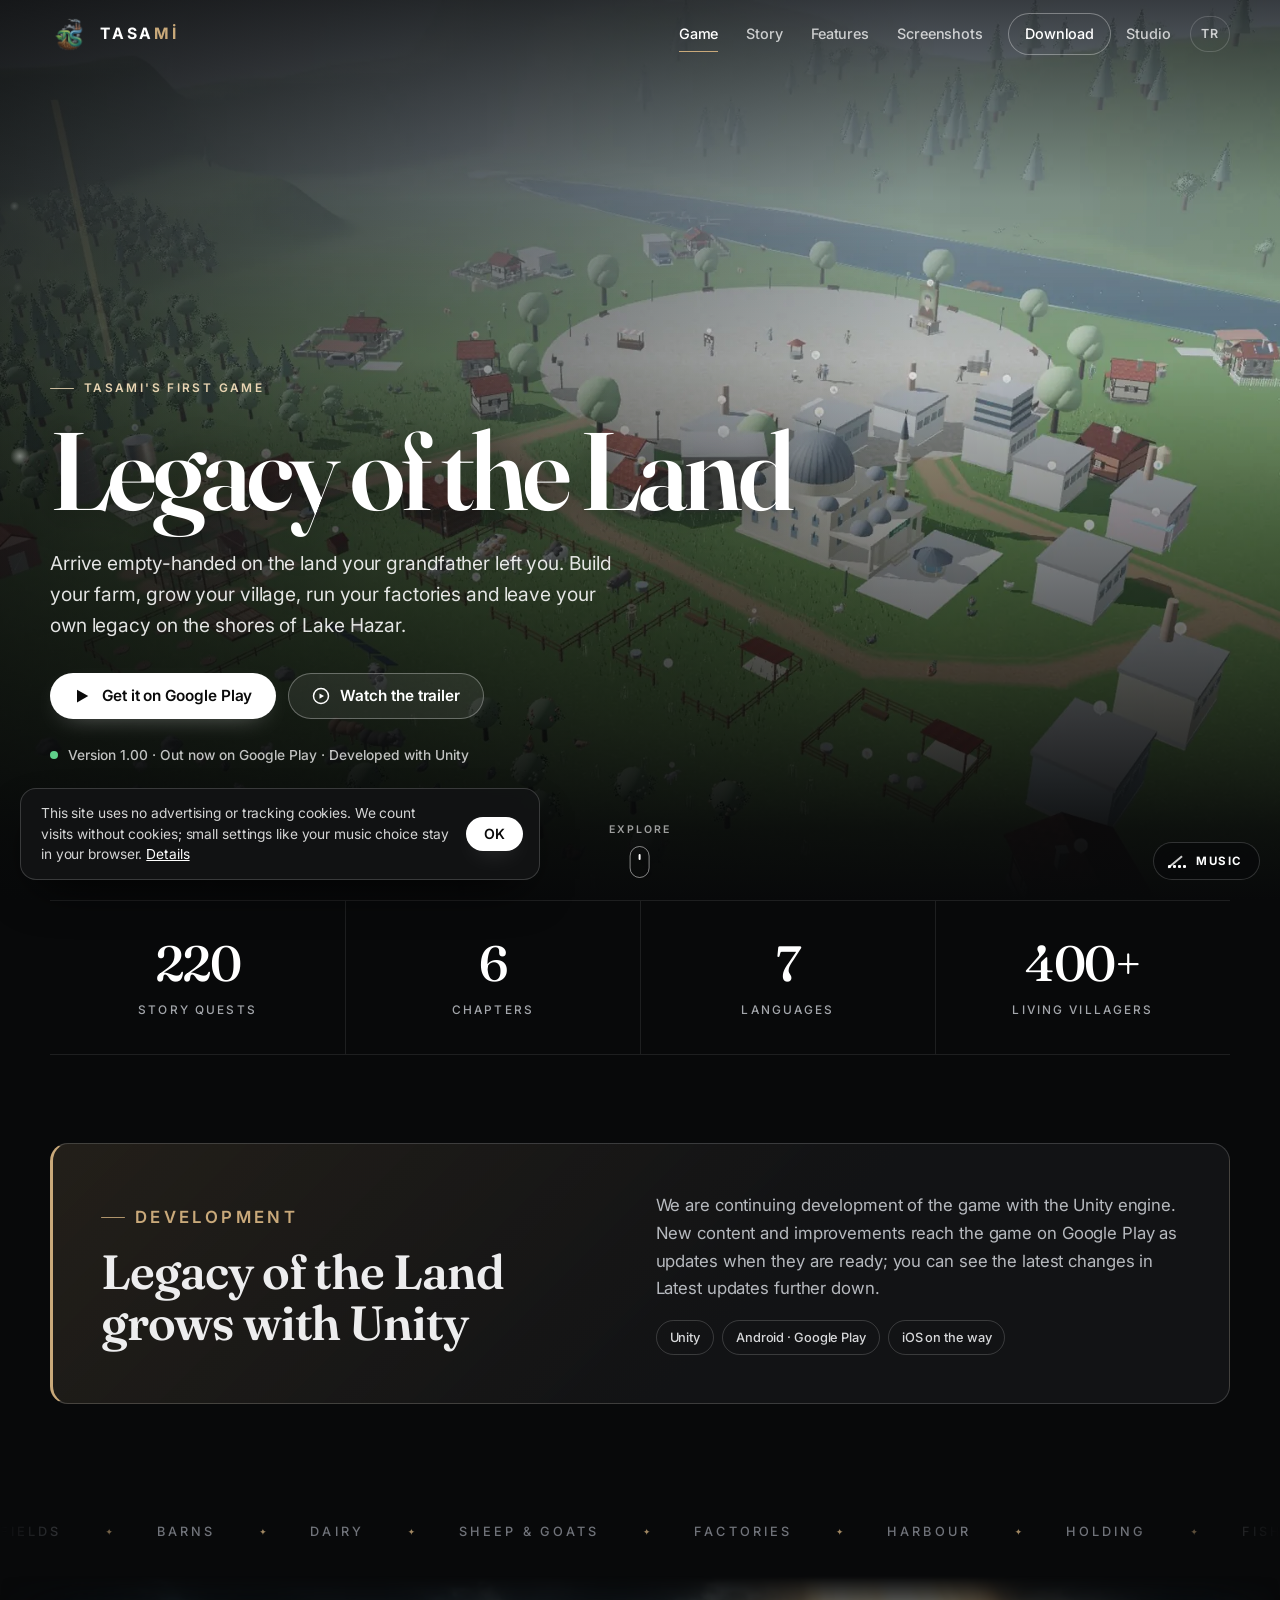
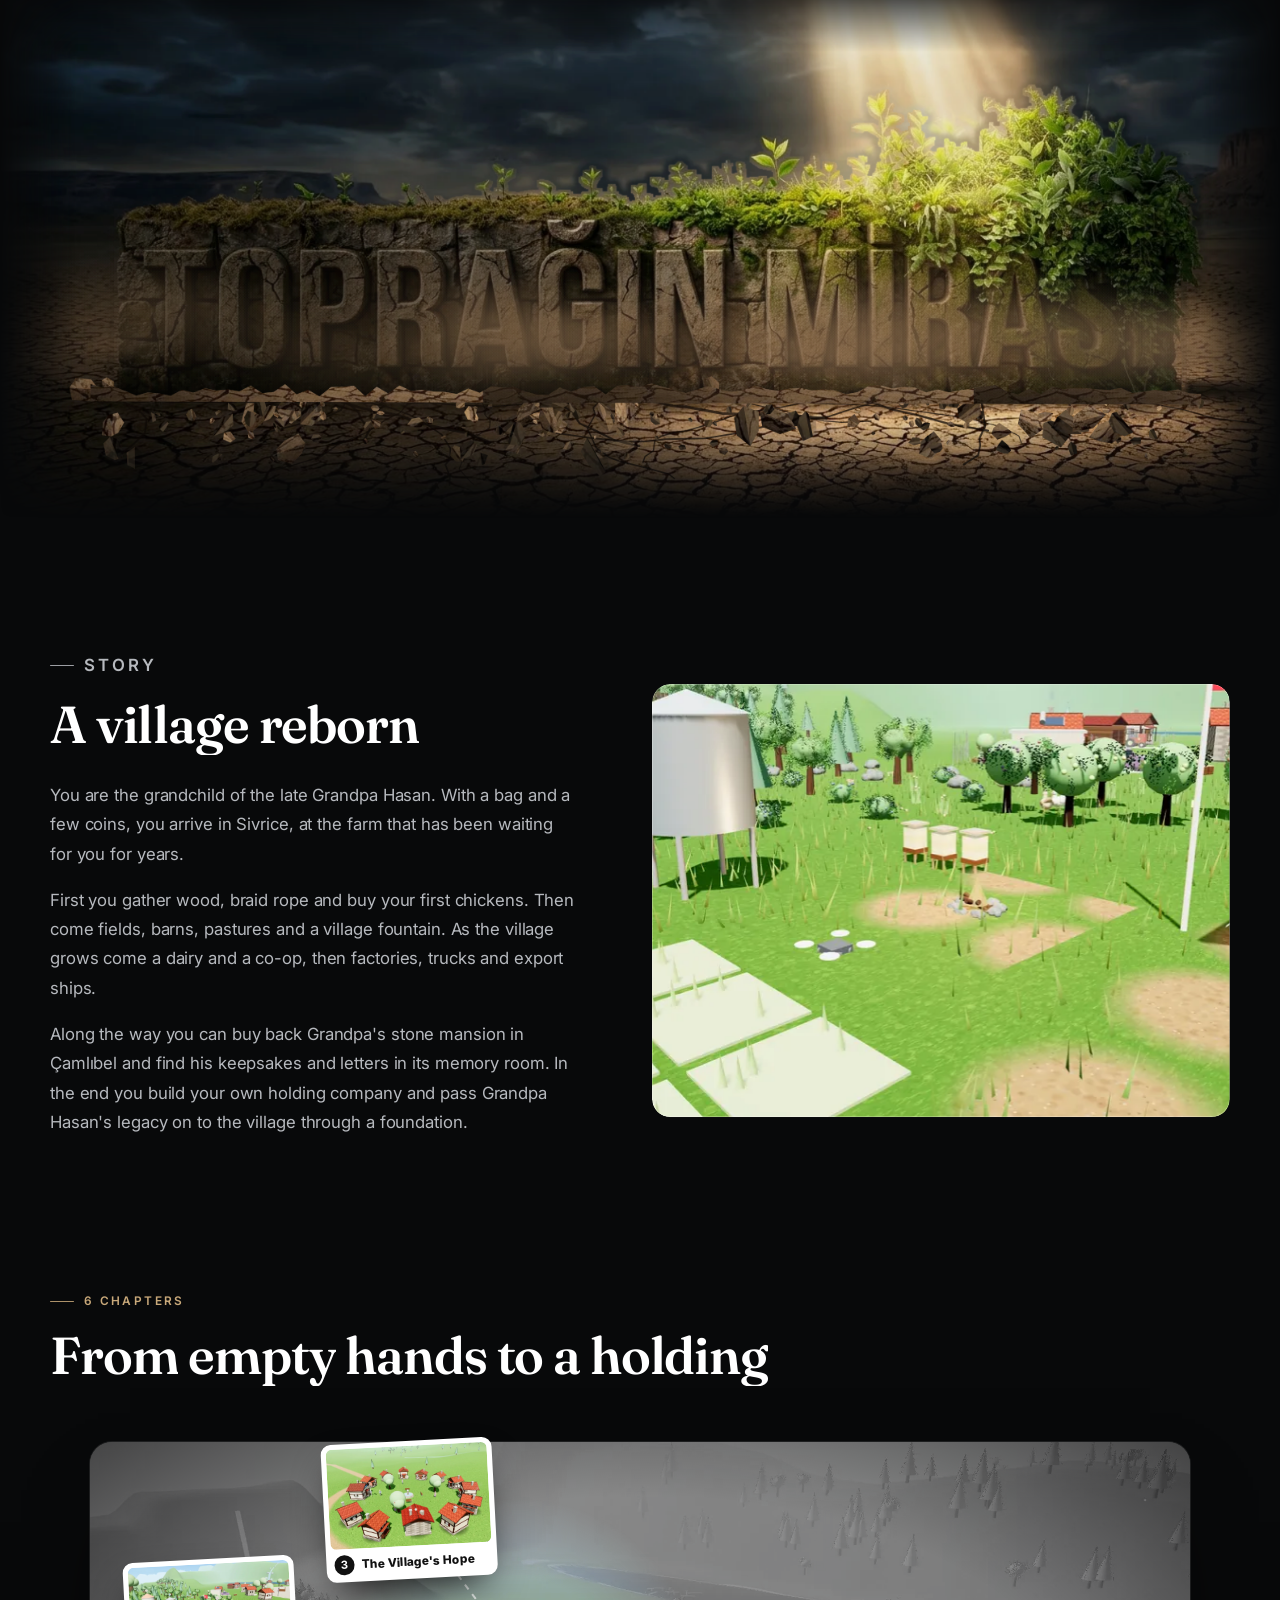
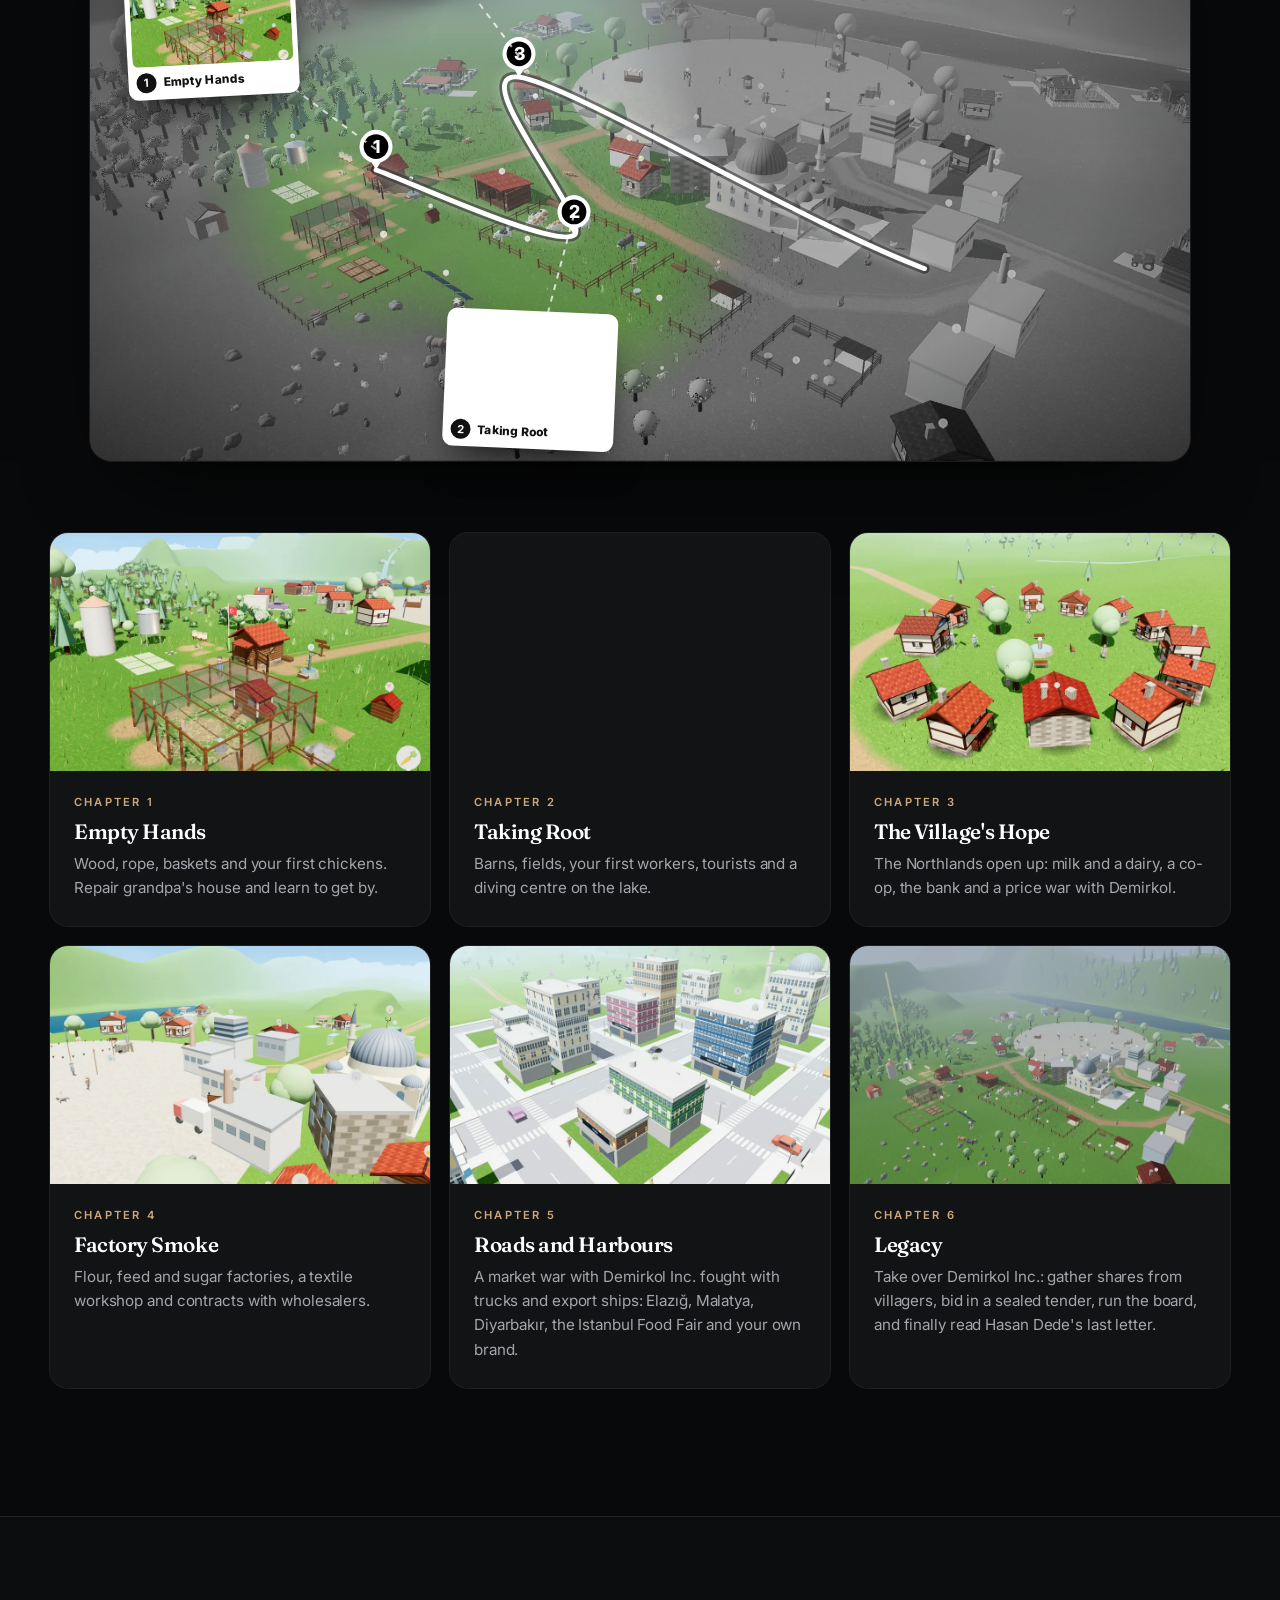
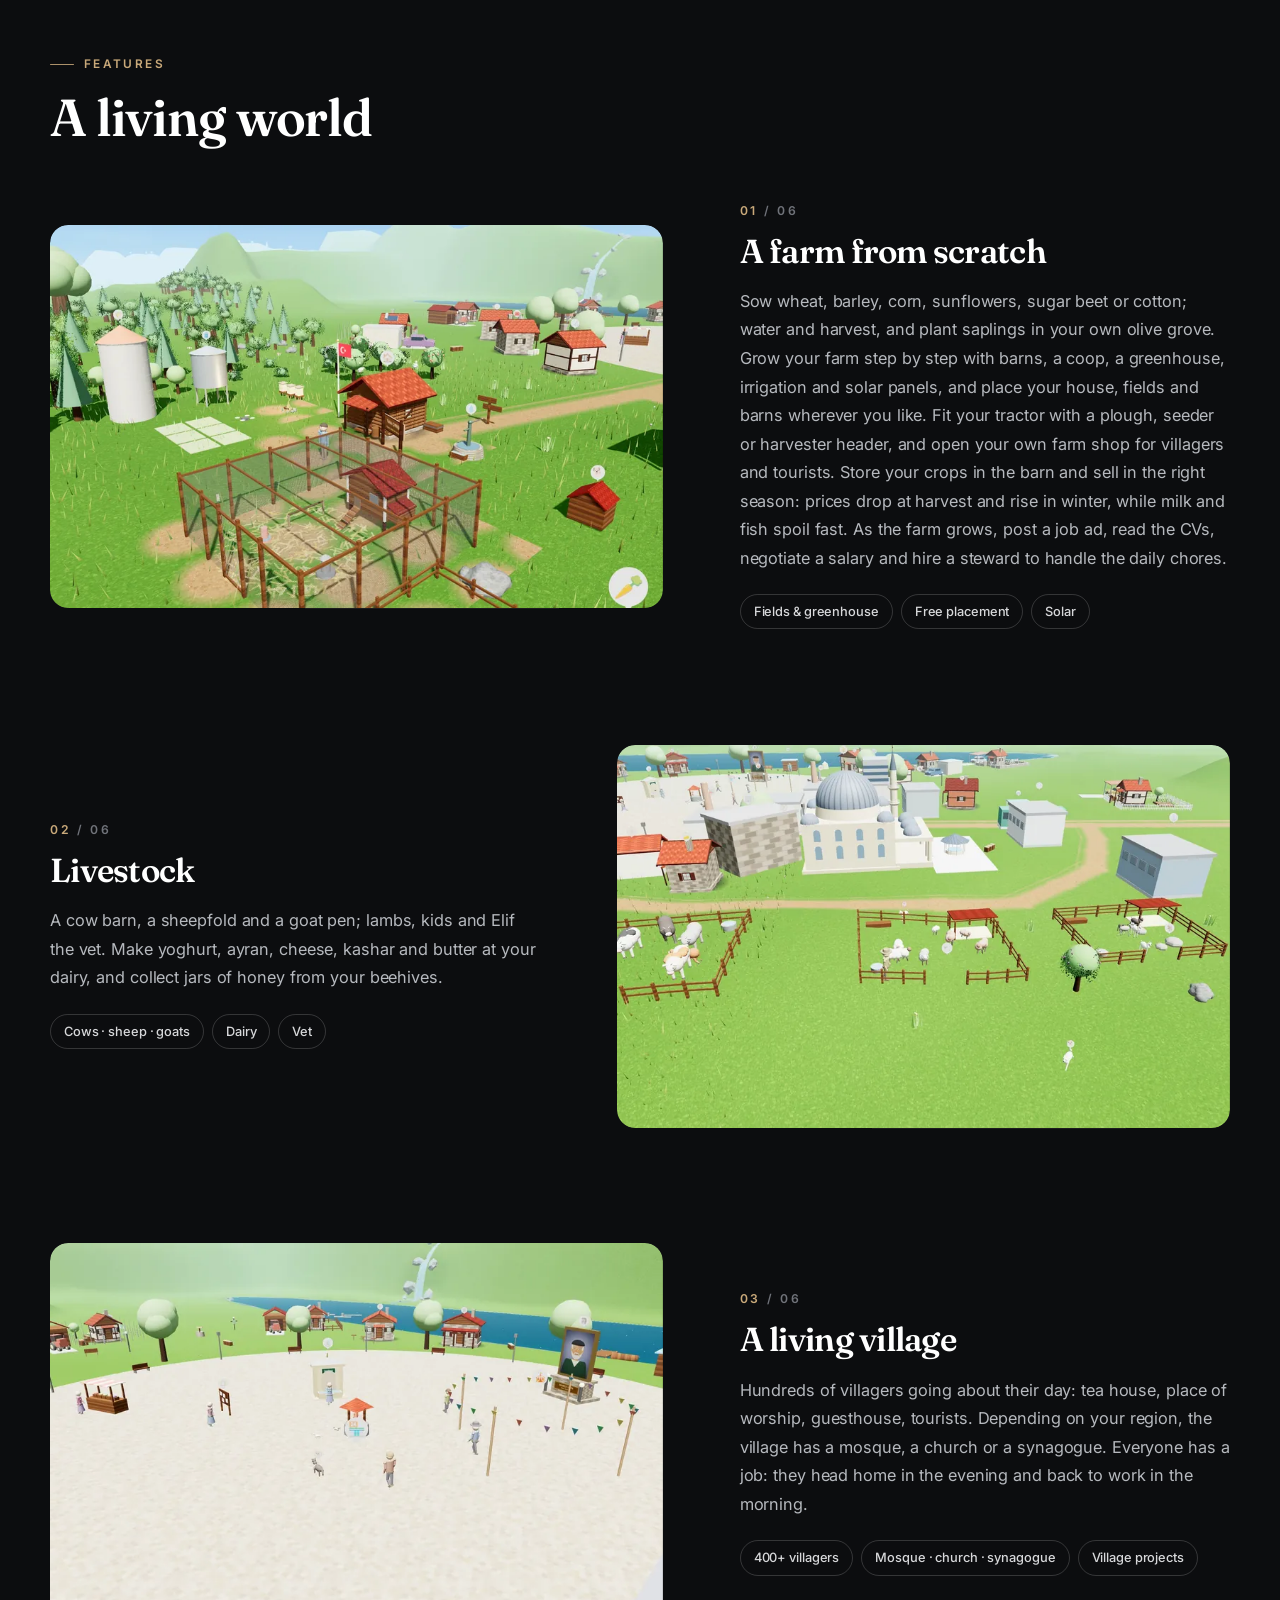
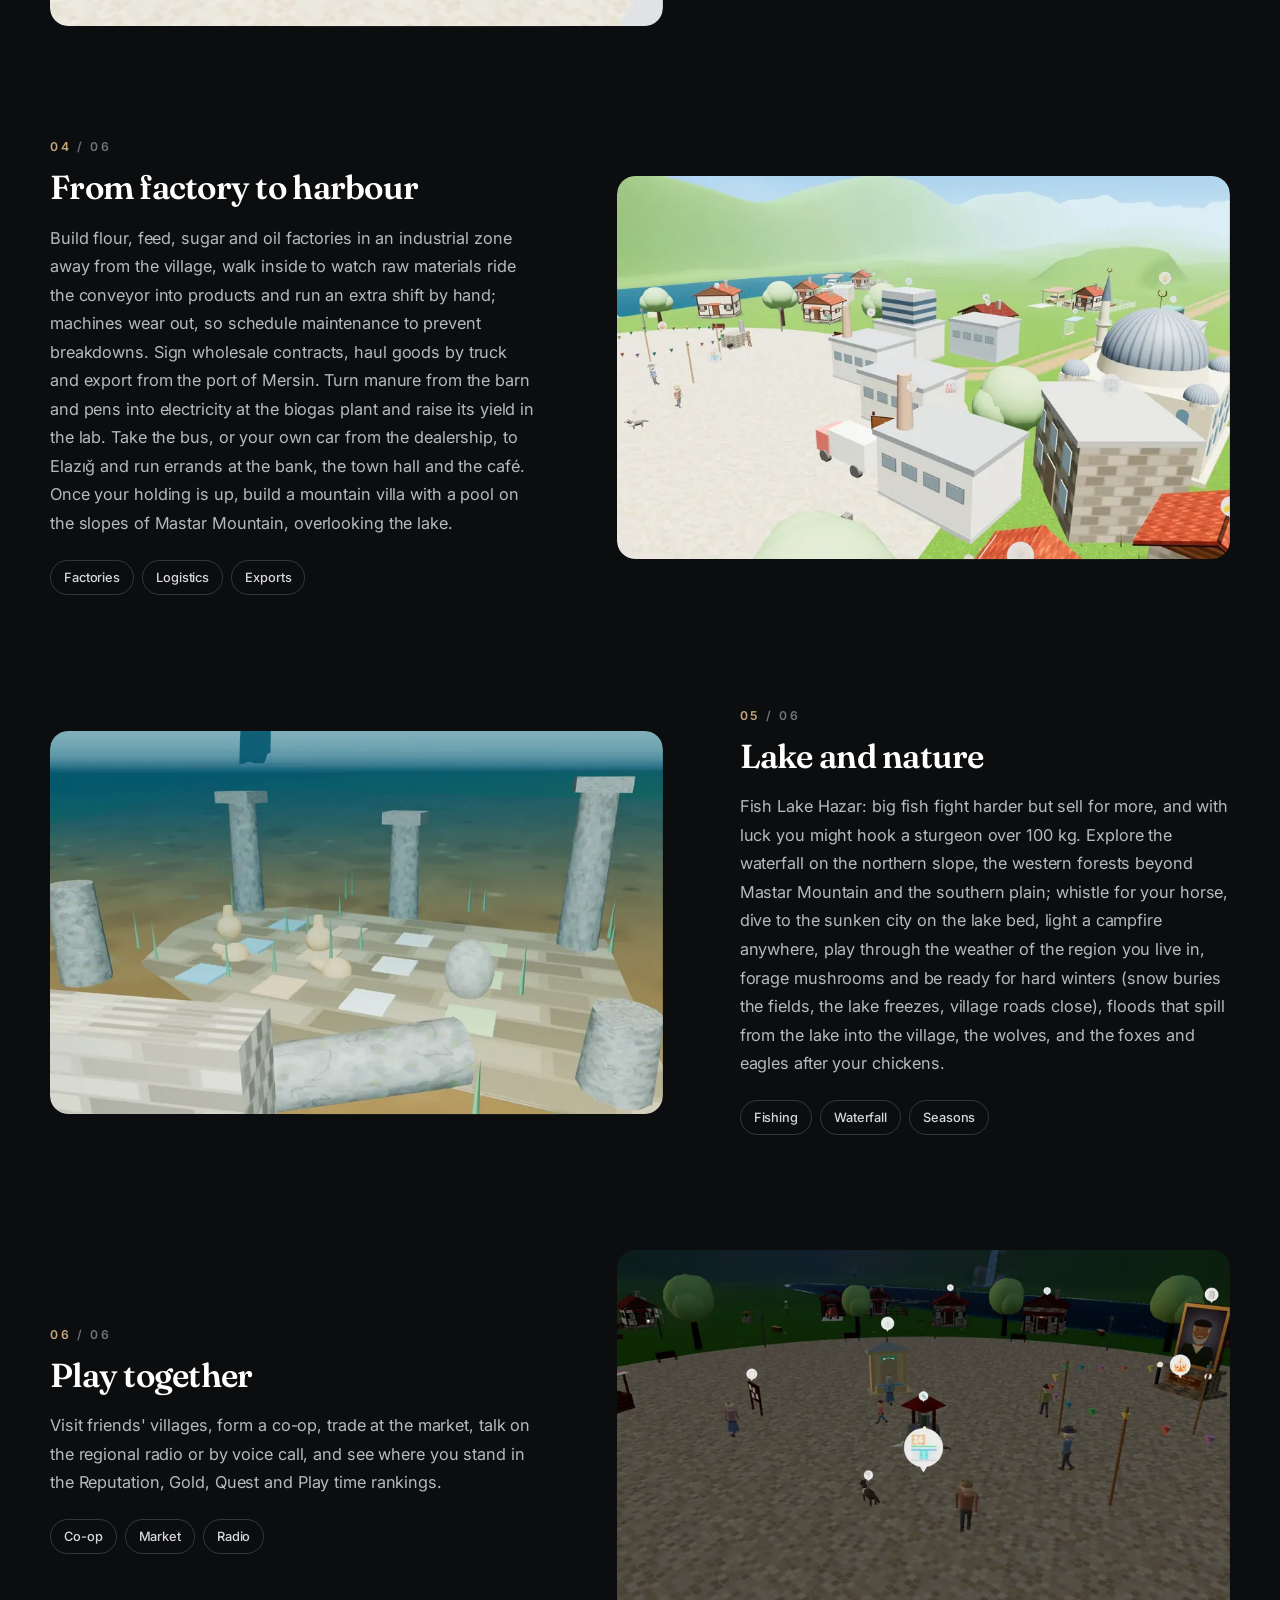
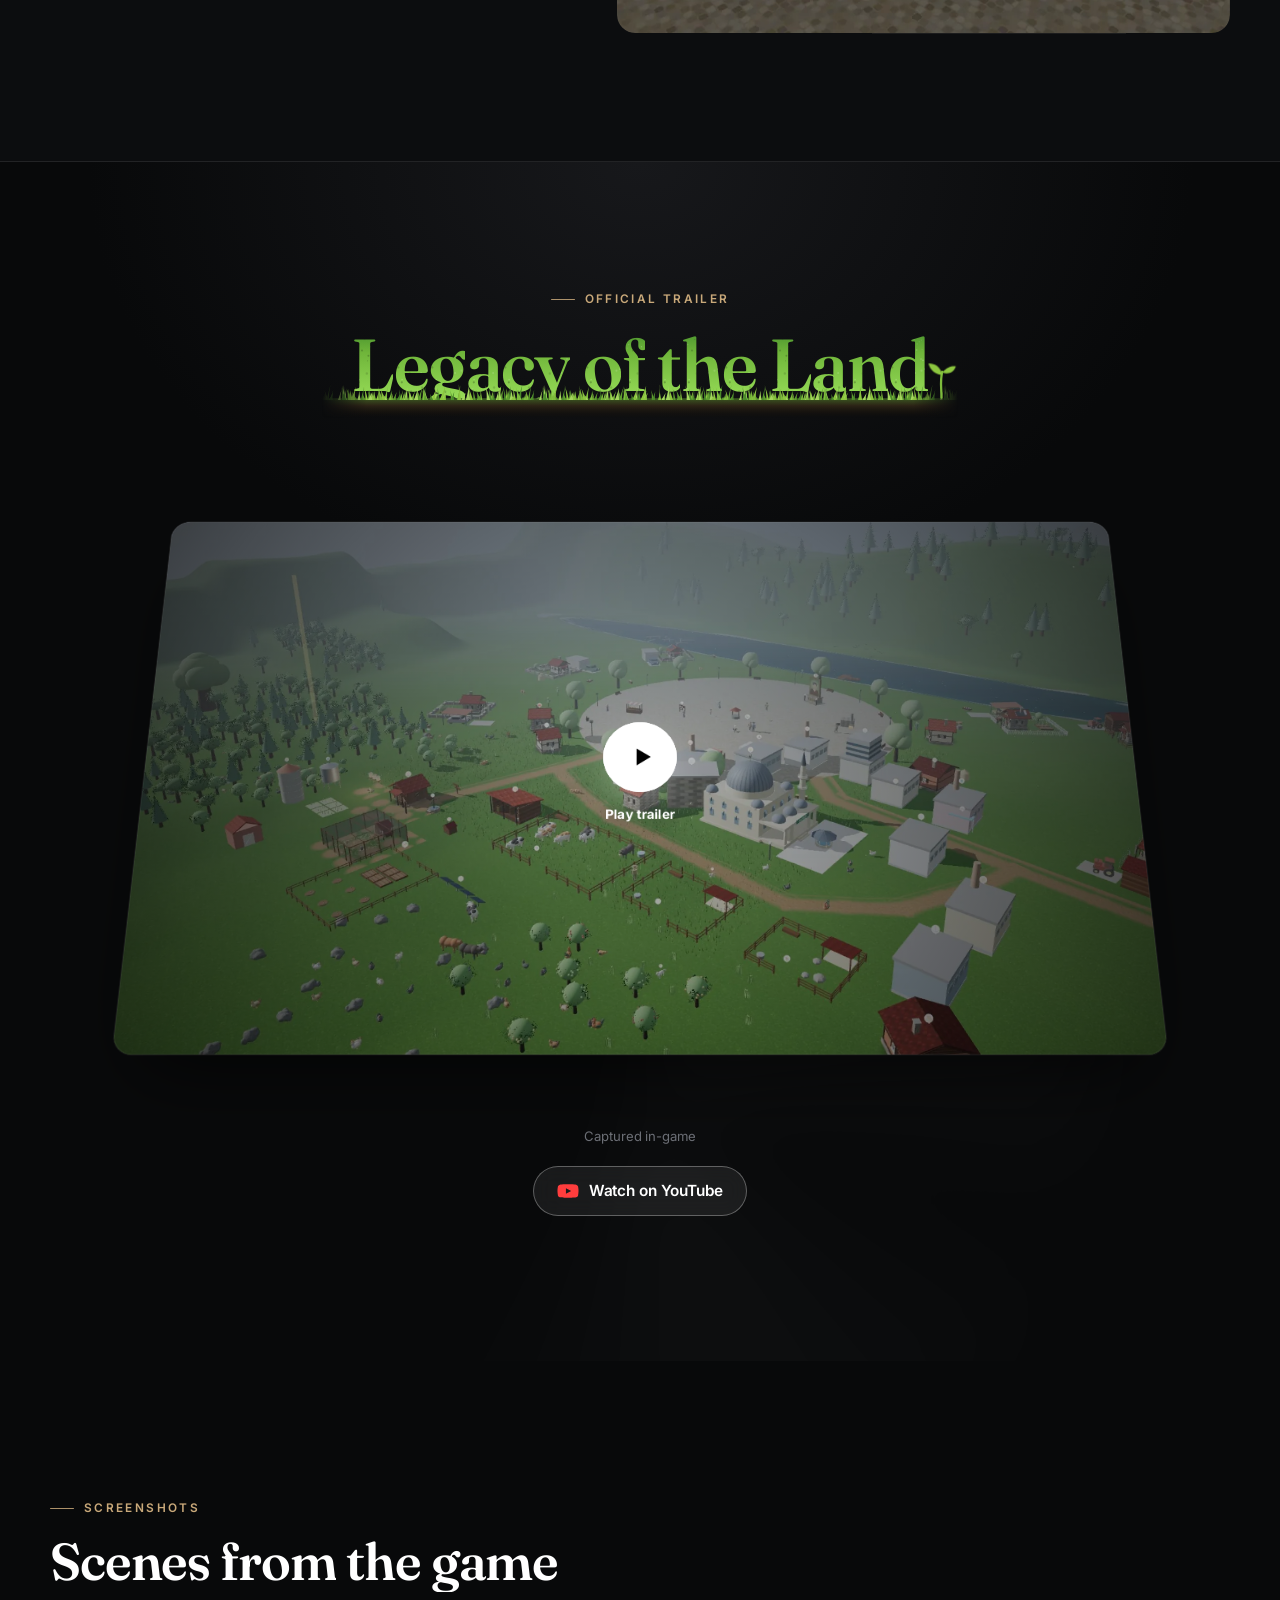
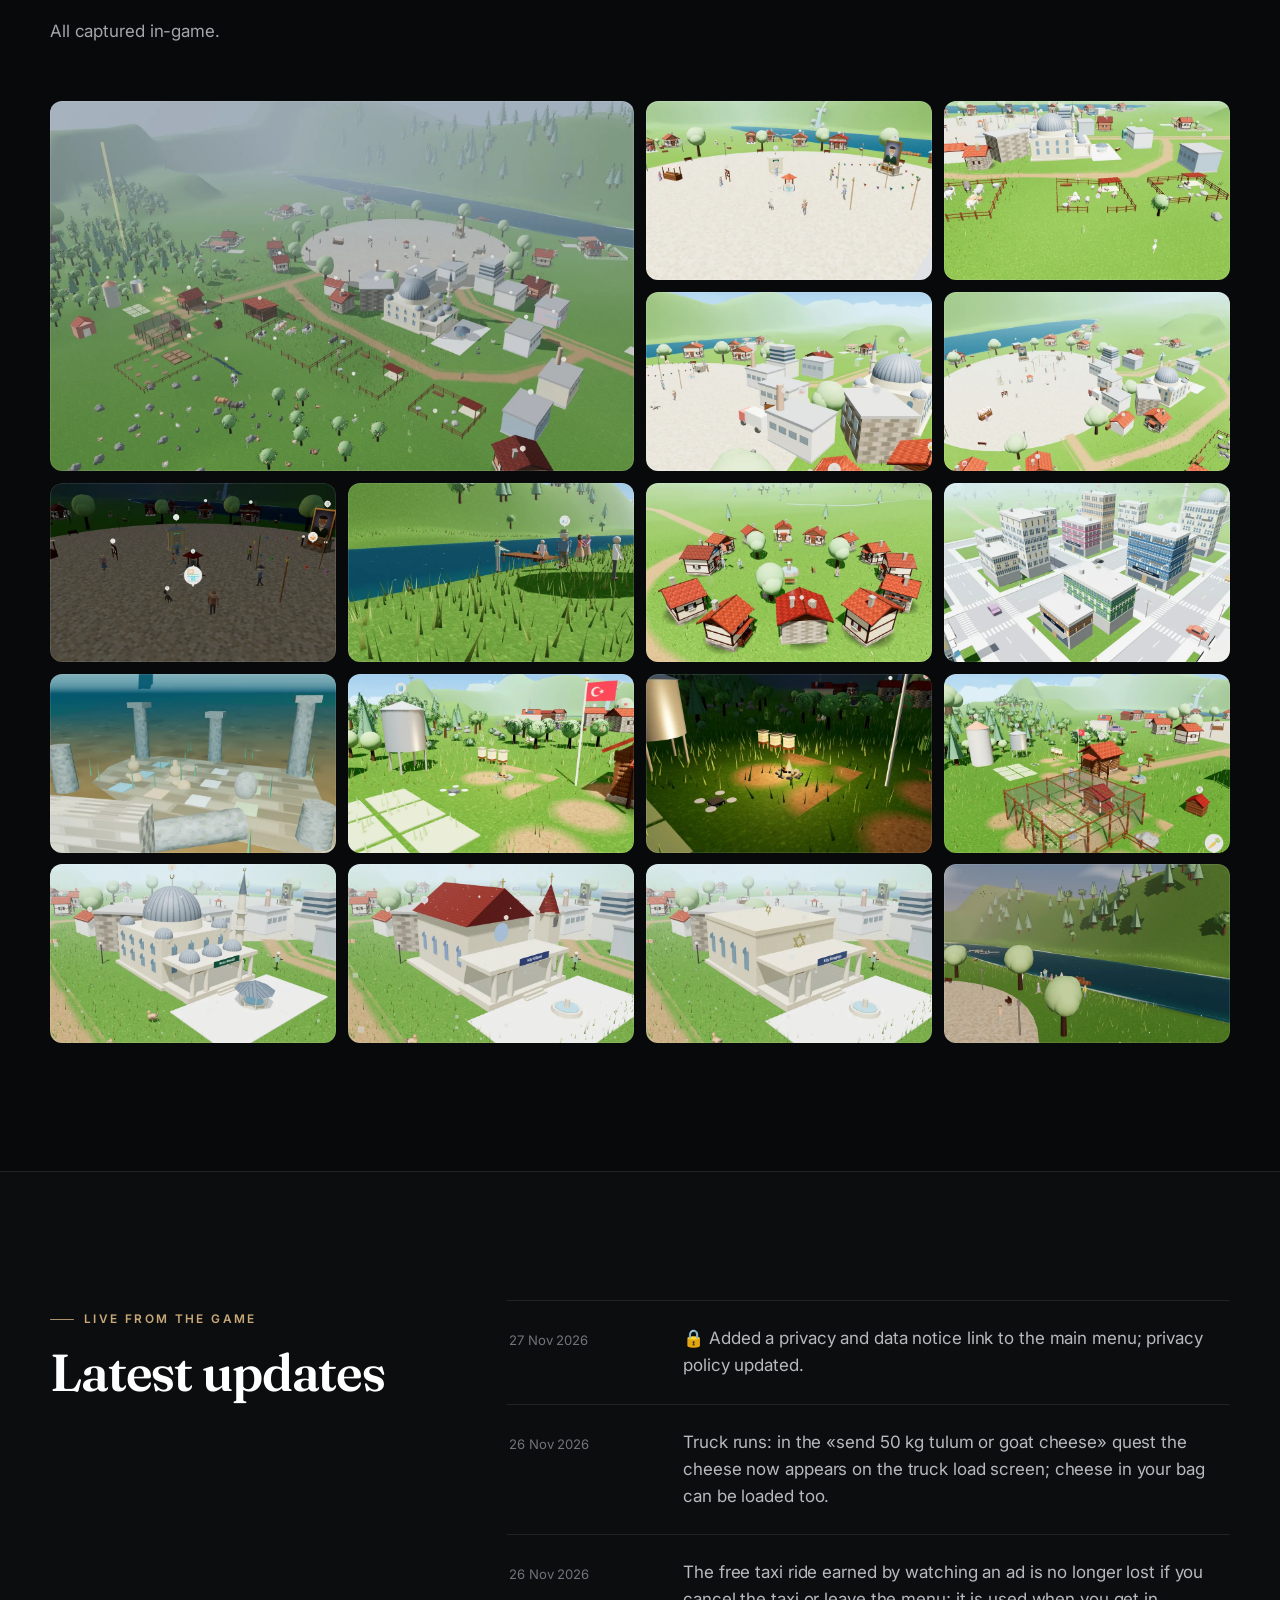
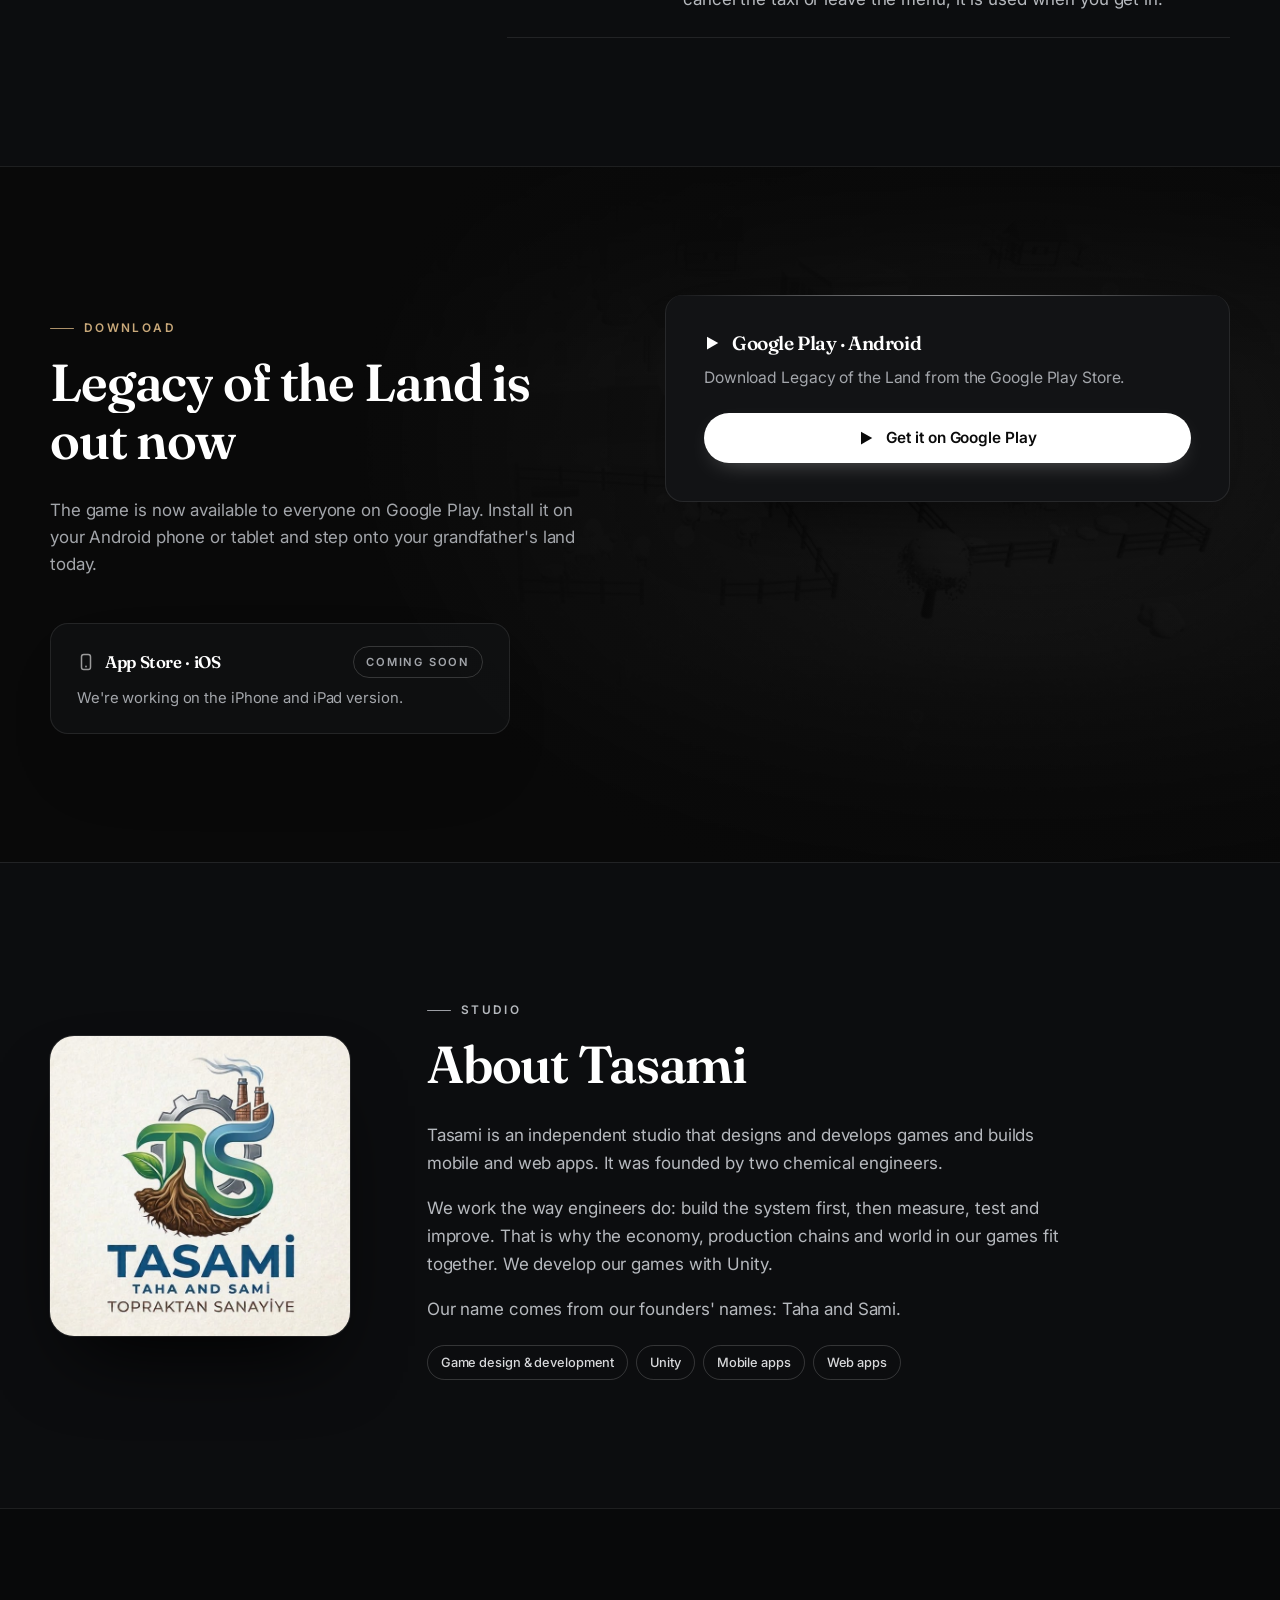
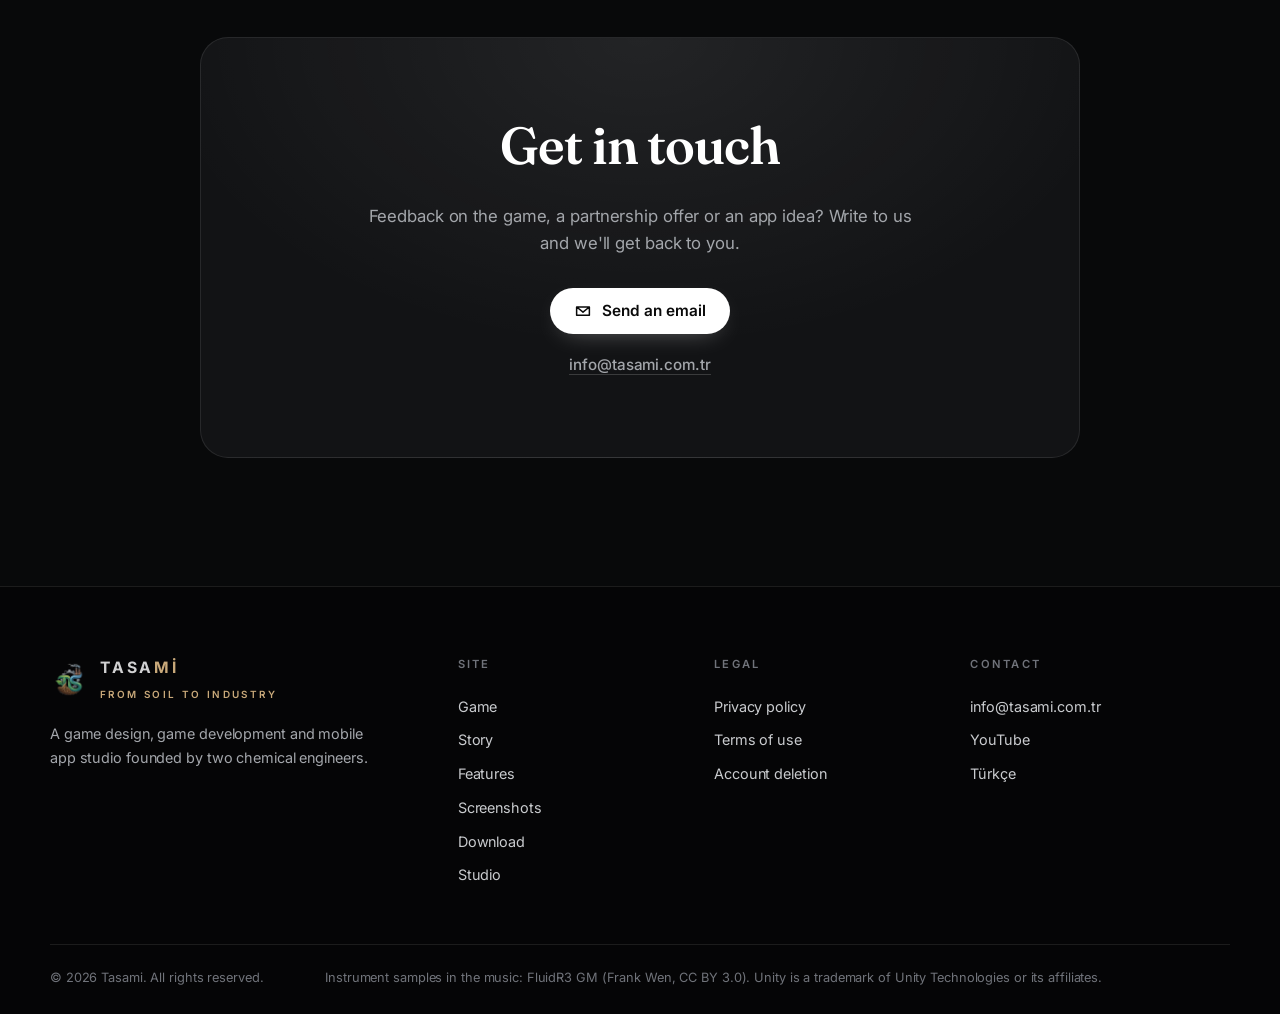
==== commit a910793f: "Oyunla senkron: sürüm 1.00" ====
--- a/en/index.html
+++ b/en/index.html
@@ -146,7 +146,7 @@
   <section class="updates" id="guncellemeler">
     <div class="wrap">
       <div class="sec-head reveal"><p class="kicker">Live from the game</p><h2>Latest updates</h2></div>
-      <ol class="upd-list"><li class="upd reveal" style="--i:0"><div class="upd-m"><time datetime="2026-11-26">26 Nov 2026</time></div><p>Truck runs: in the «send 50 kg tulum or goat cheese» quest the cheese now appears on the truck load screen; cheese in your bag can be loaded too.</p></li><li class="upd reveal" style="--i:1"><div class="upd-m"><time datetime="2026-11-26">26 Nov 2026</time></div><p>The free taxi ride earned by watching an ad is no longer lost if you cancel the taxi or leave the menu; it is used when you get in.</p></li><li class="upd reveal" style="--i:2"><div class="upd-m"><time datetime="2026-11-26">26 Nov 2026</time></div><p>The «three companies work for 20 days» quest now counts game days: hours you are away from the game count too (manager salaries are paid for those days as well).</p></li></ol>
+      <ol class="upd-list"><li class="upd reveal" style="--i:0"><div class="upd-m"><time datetime="2026-11-27">27 Nov 2026</time></div><p>🔒 Added a privacy and data notice link to the main menu; privacy policy updated.</p></li><li class="upd reveal" style="--i:1"><div class="upd-m"><time datetime="2026-11-26">26 Nov 2026</time></div><p>Truck runs: in the «send 50 kg tulum or goat cheese» quest the cheese now appears on the truck load screen; cheese in your bag can be loaded too.</p></li><li class="upd reveal" style="--i:2"><div class="upd-m"><time datetime="2026-11-26">26 Nov 2026</time></div><p>The free taxi ride earned by watching an ad is no longer lost if you cancel the taxi or leave the menu; it is used when you get in.</p></li></ol>
     </div>
   </section>
 
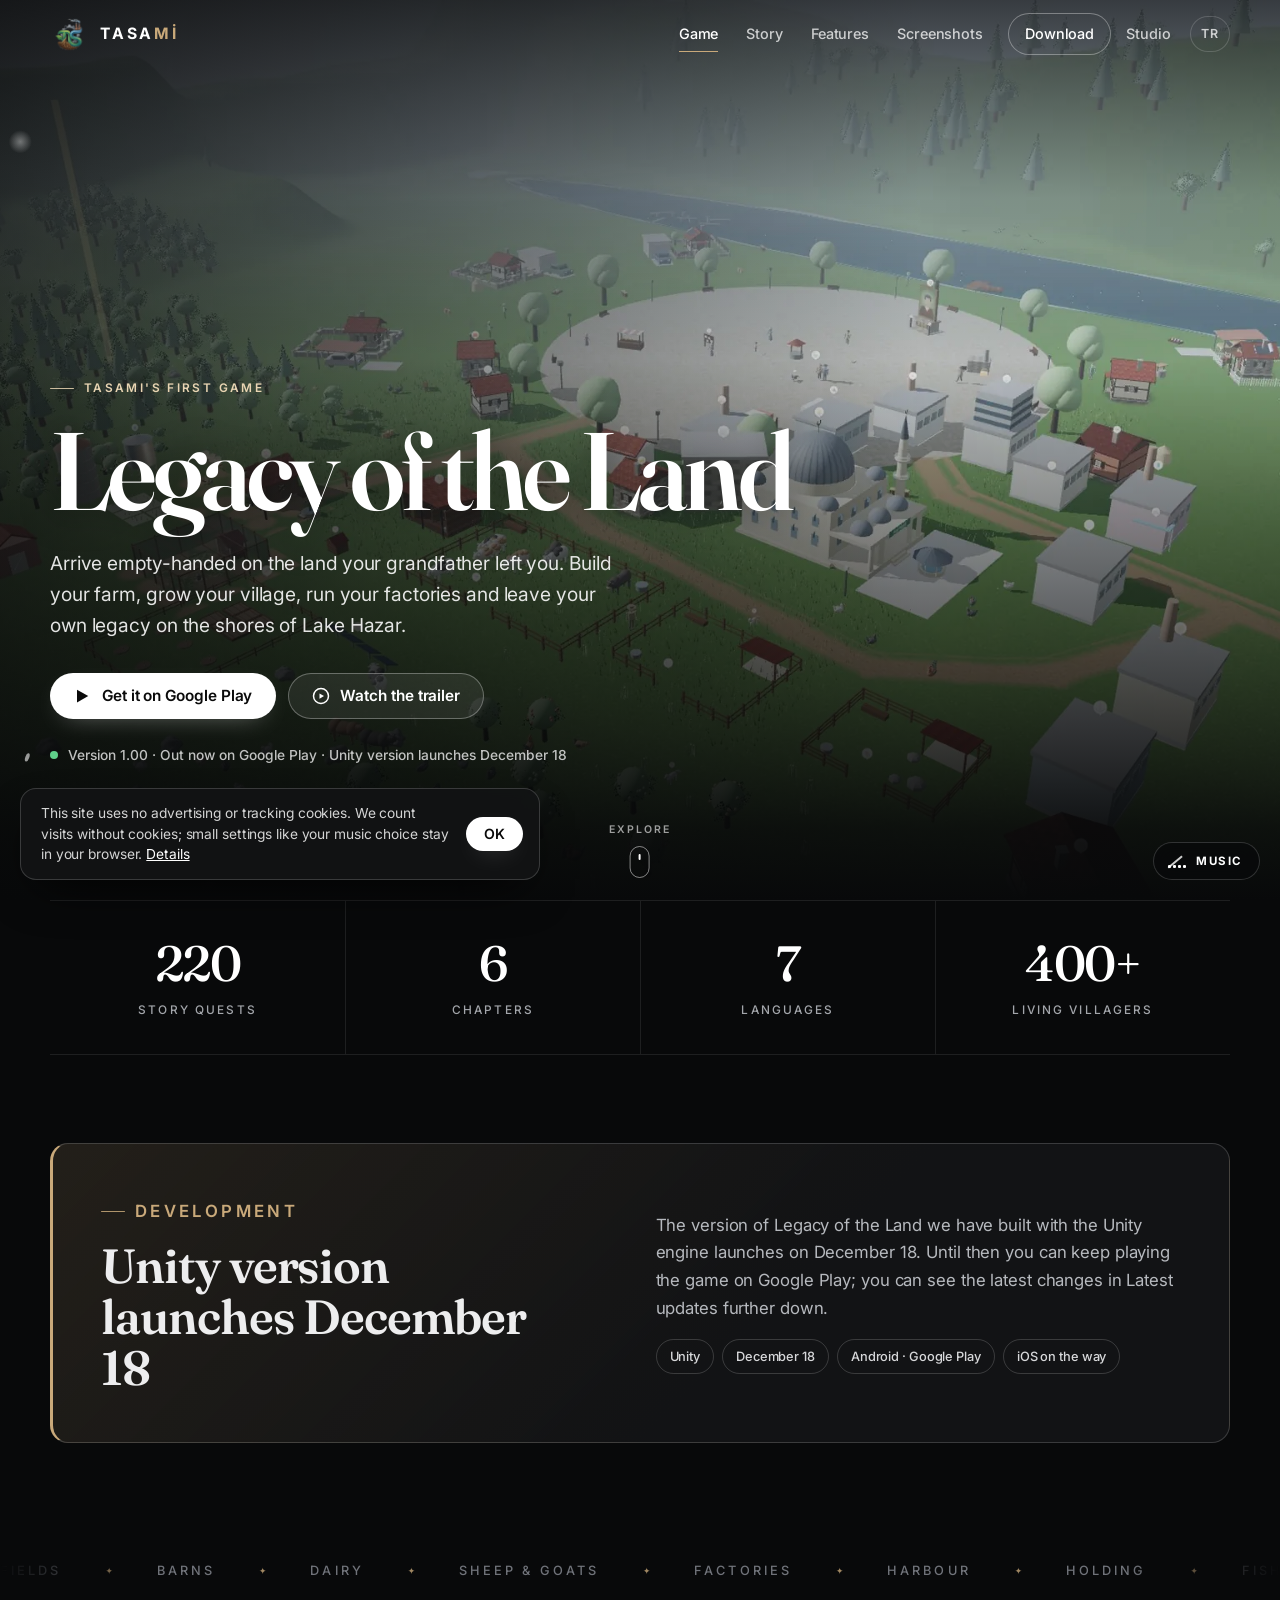
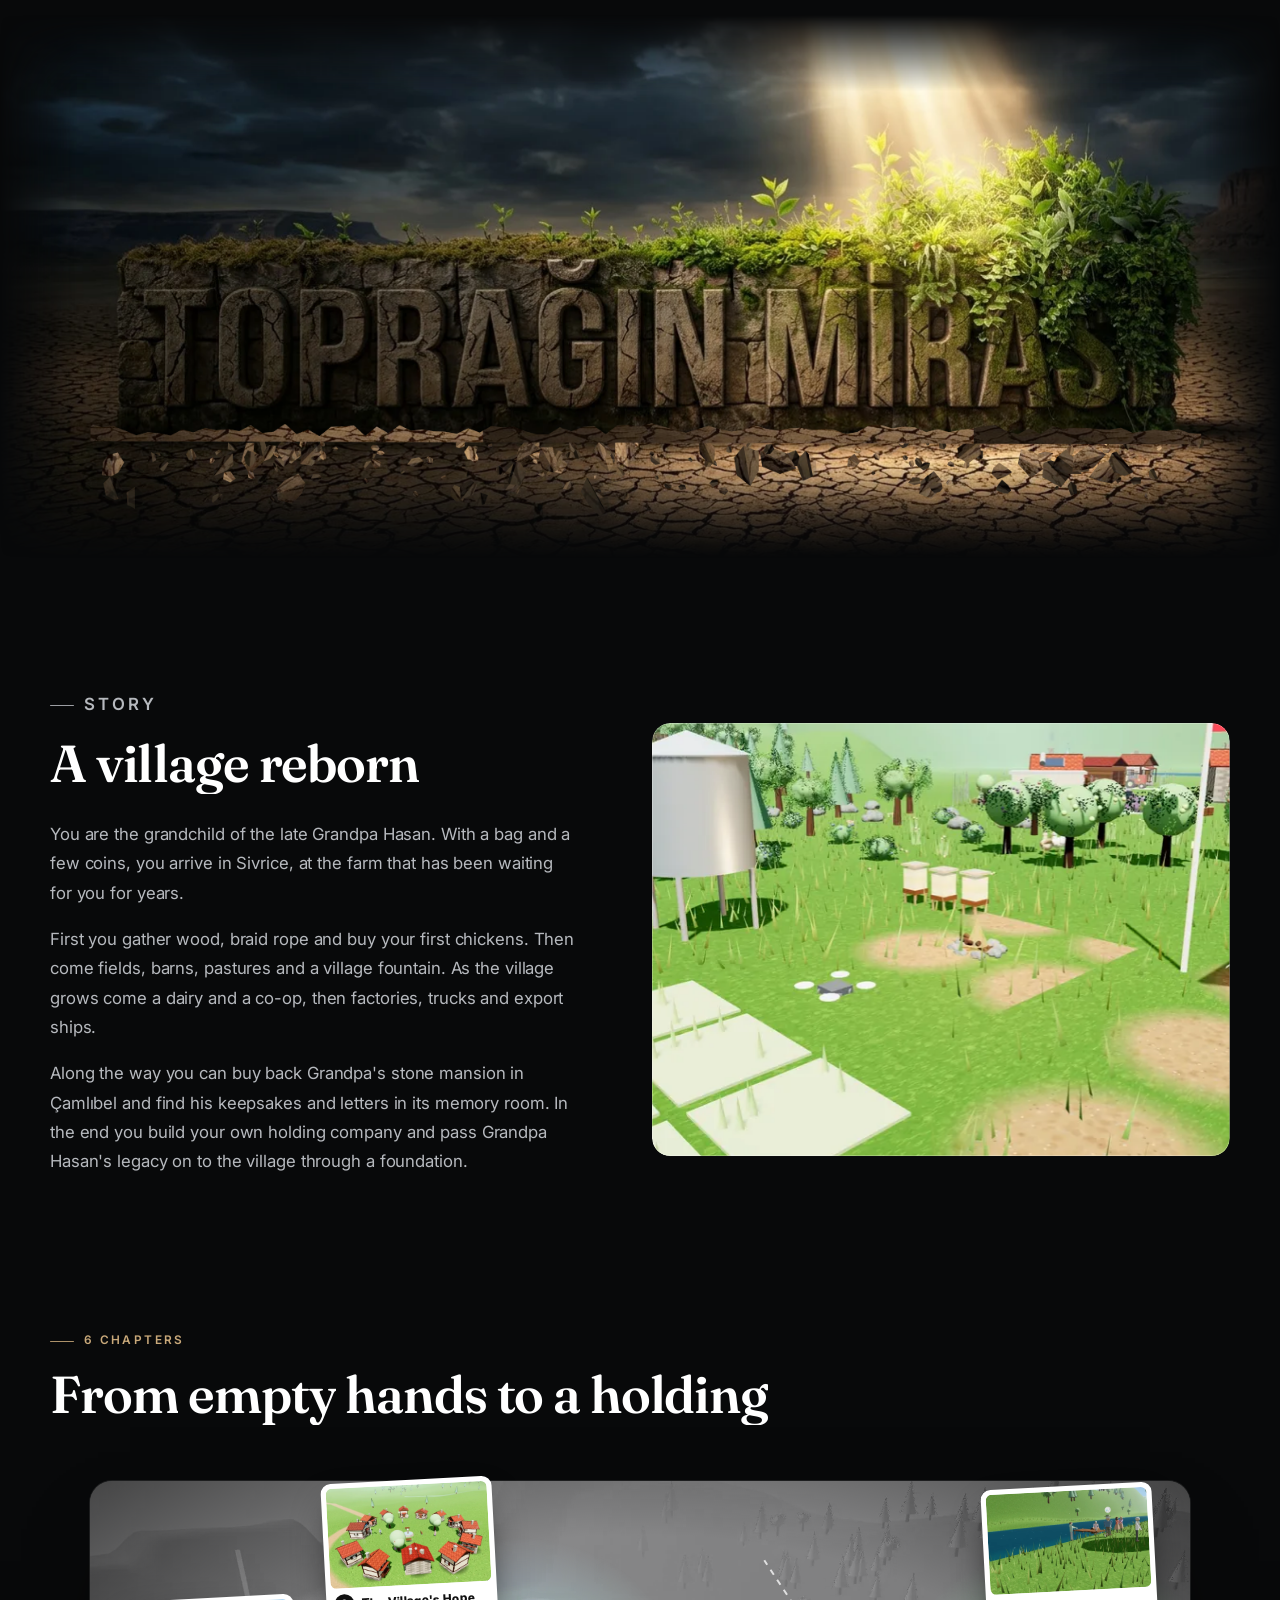
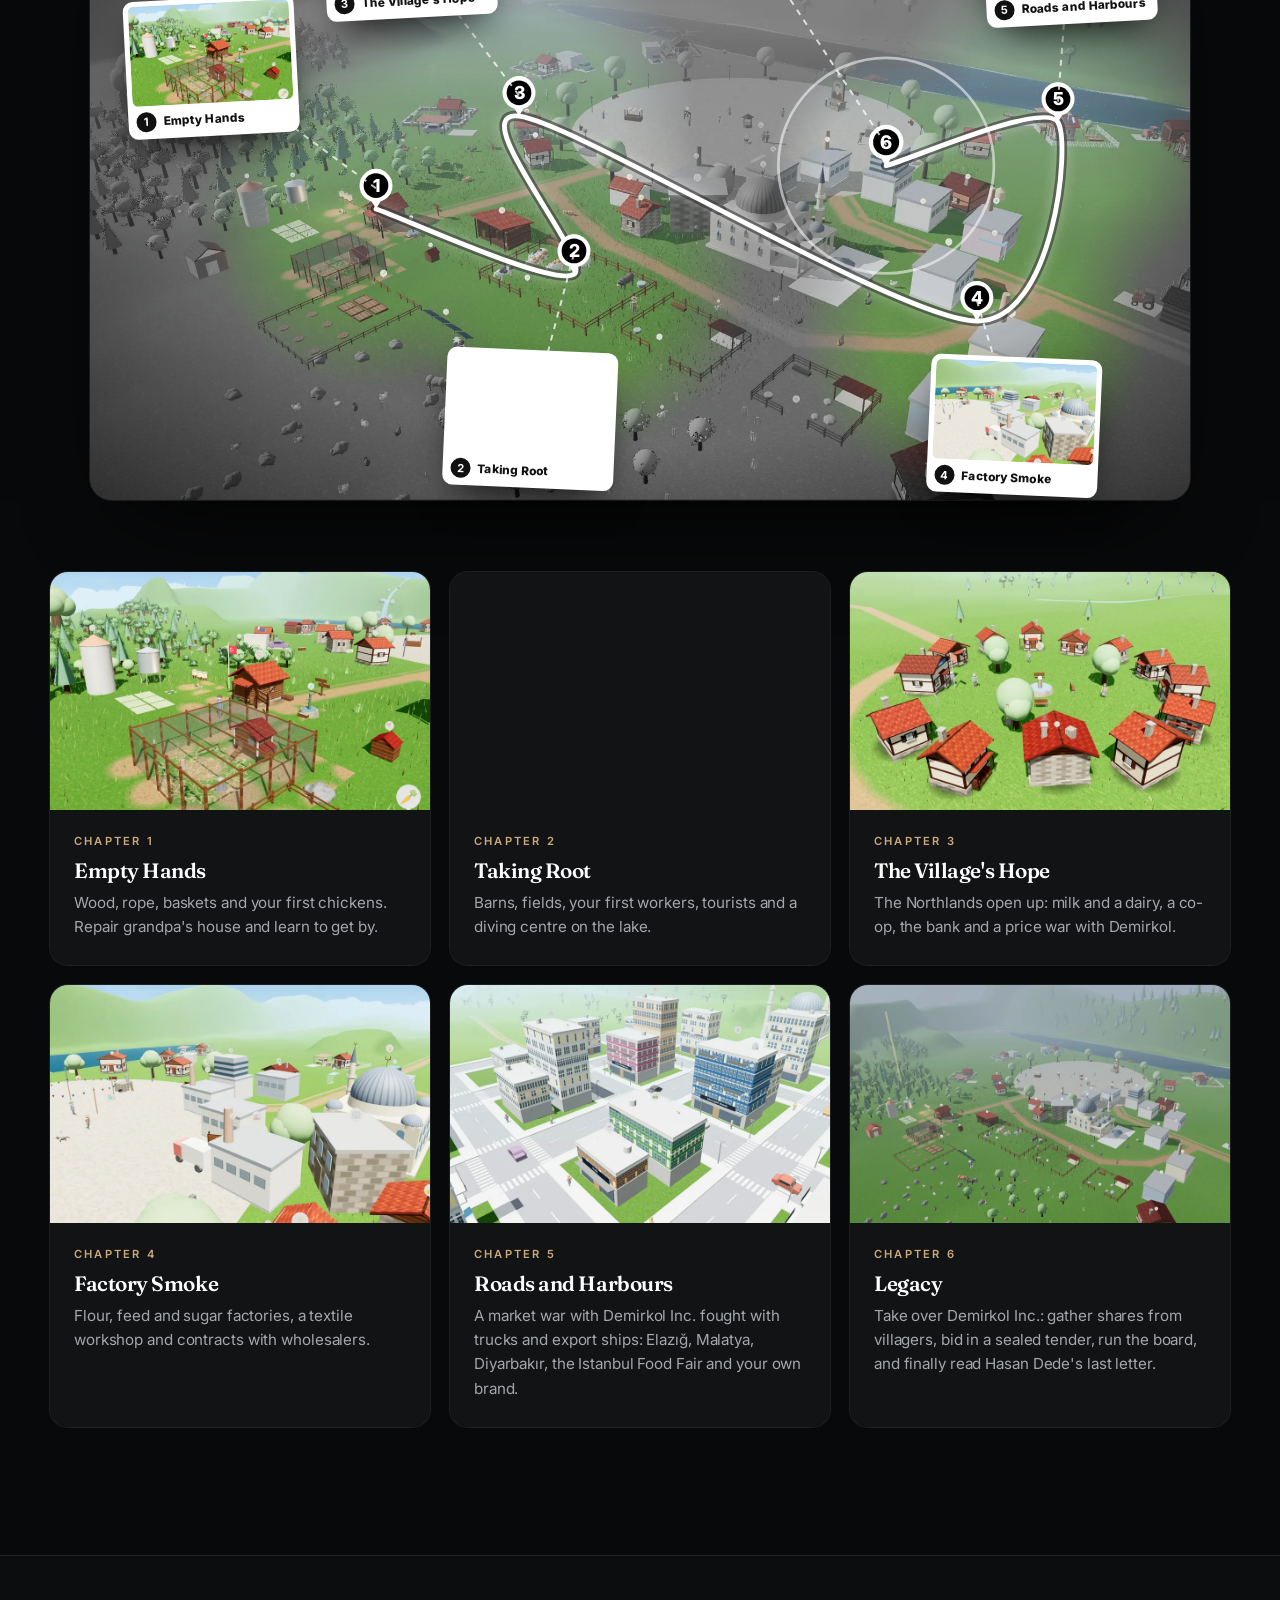
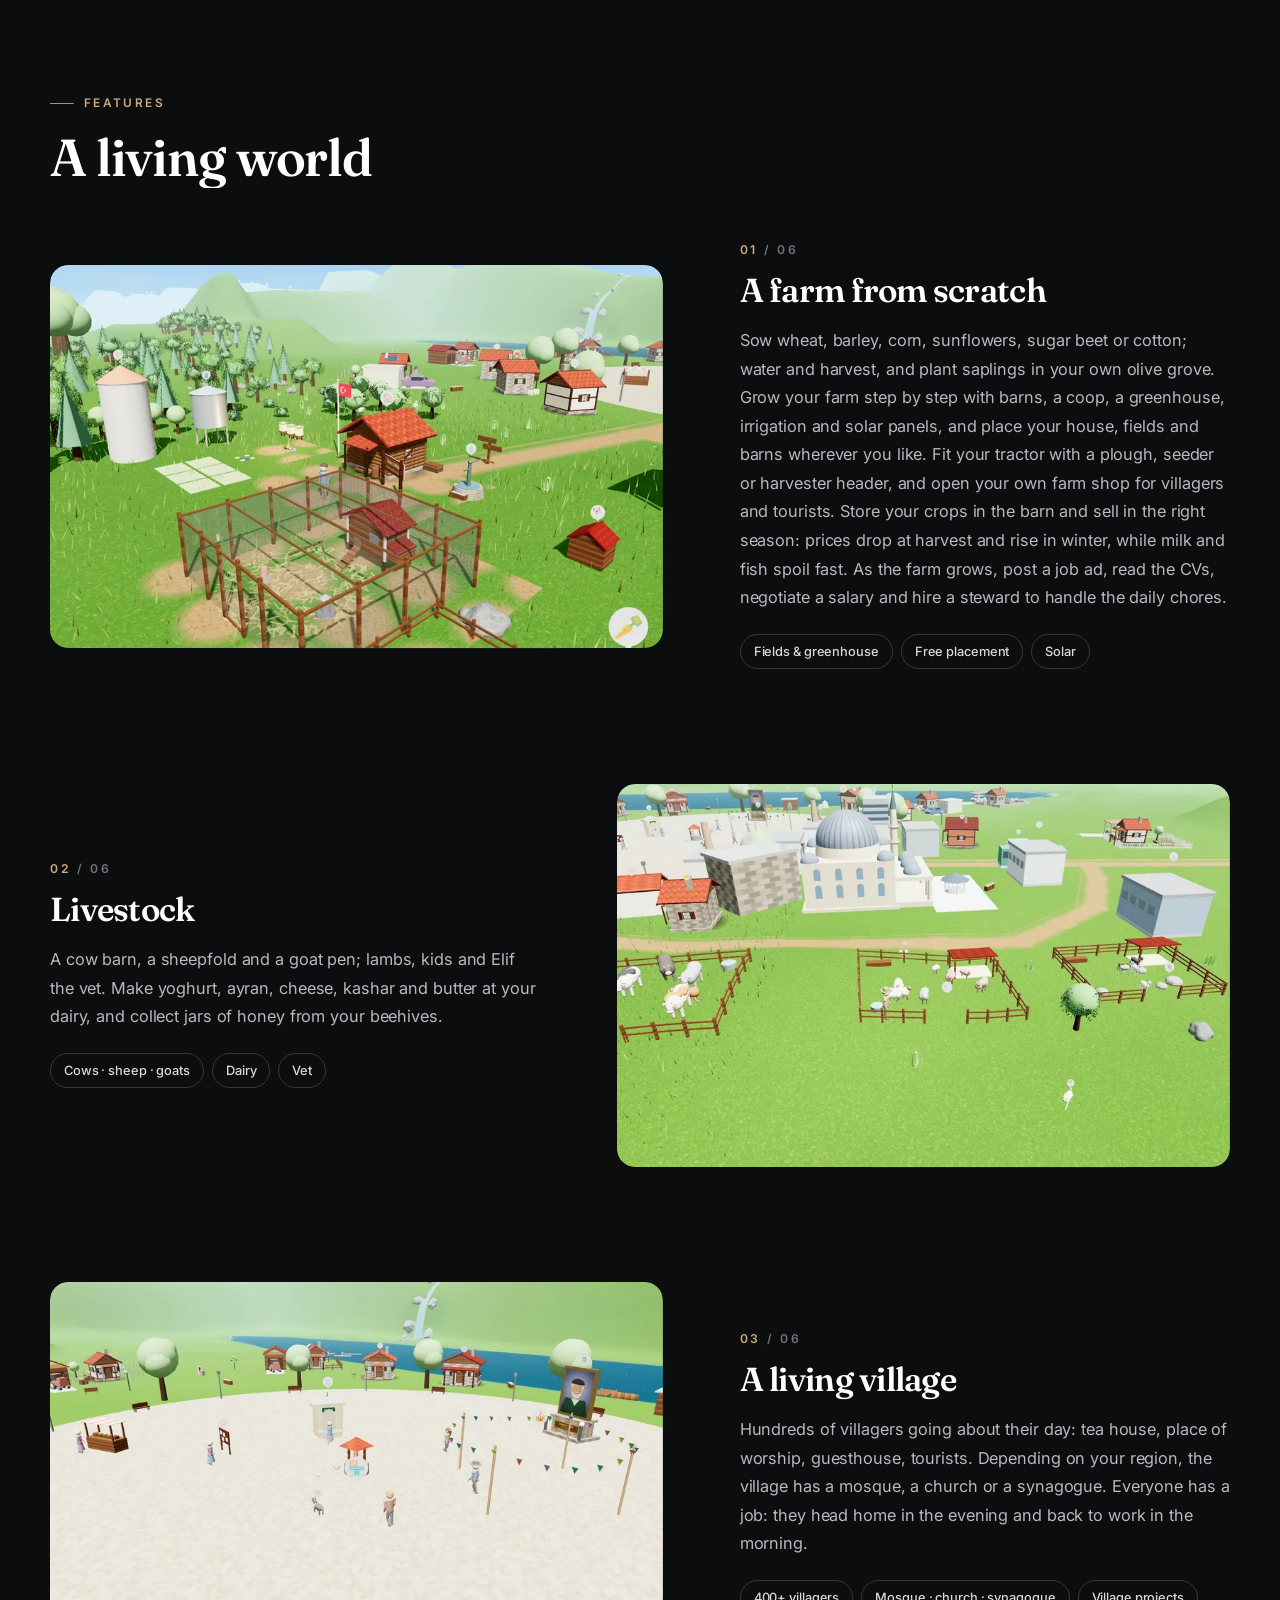
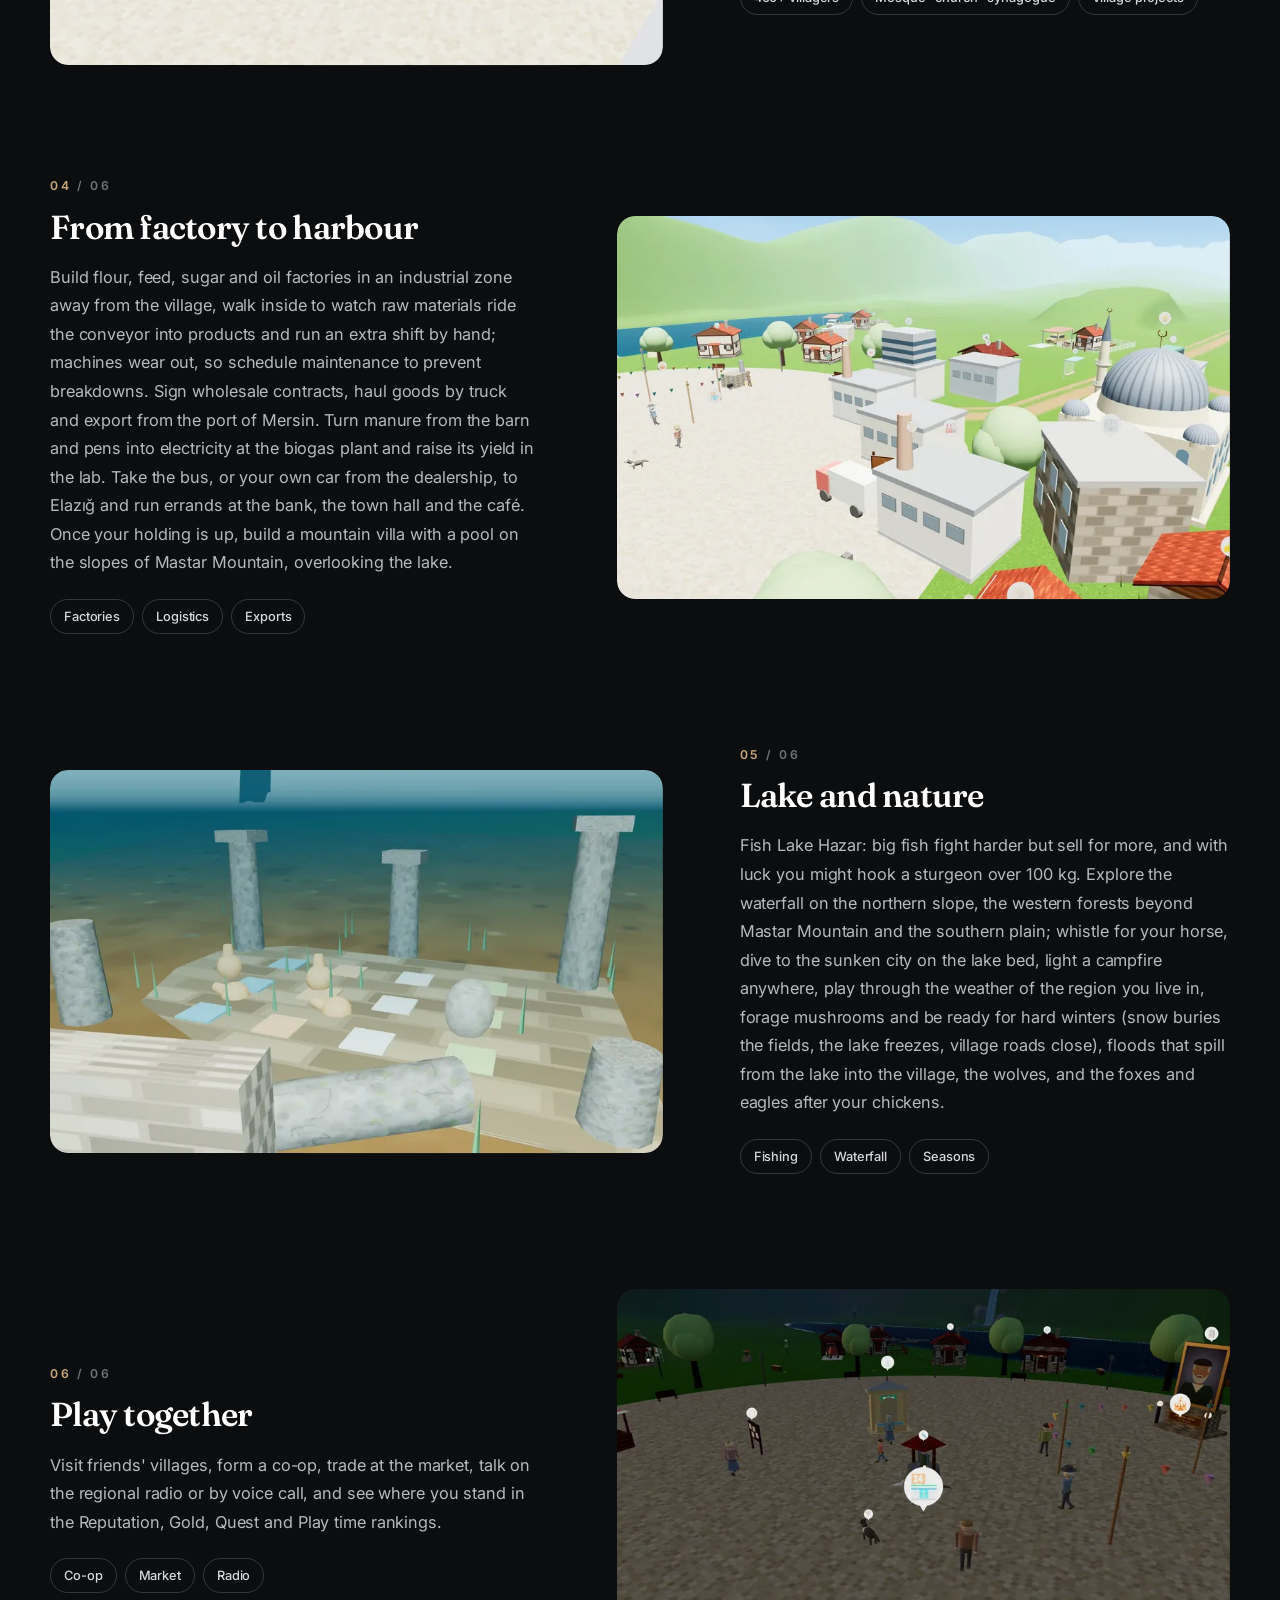
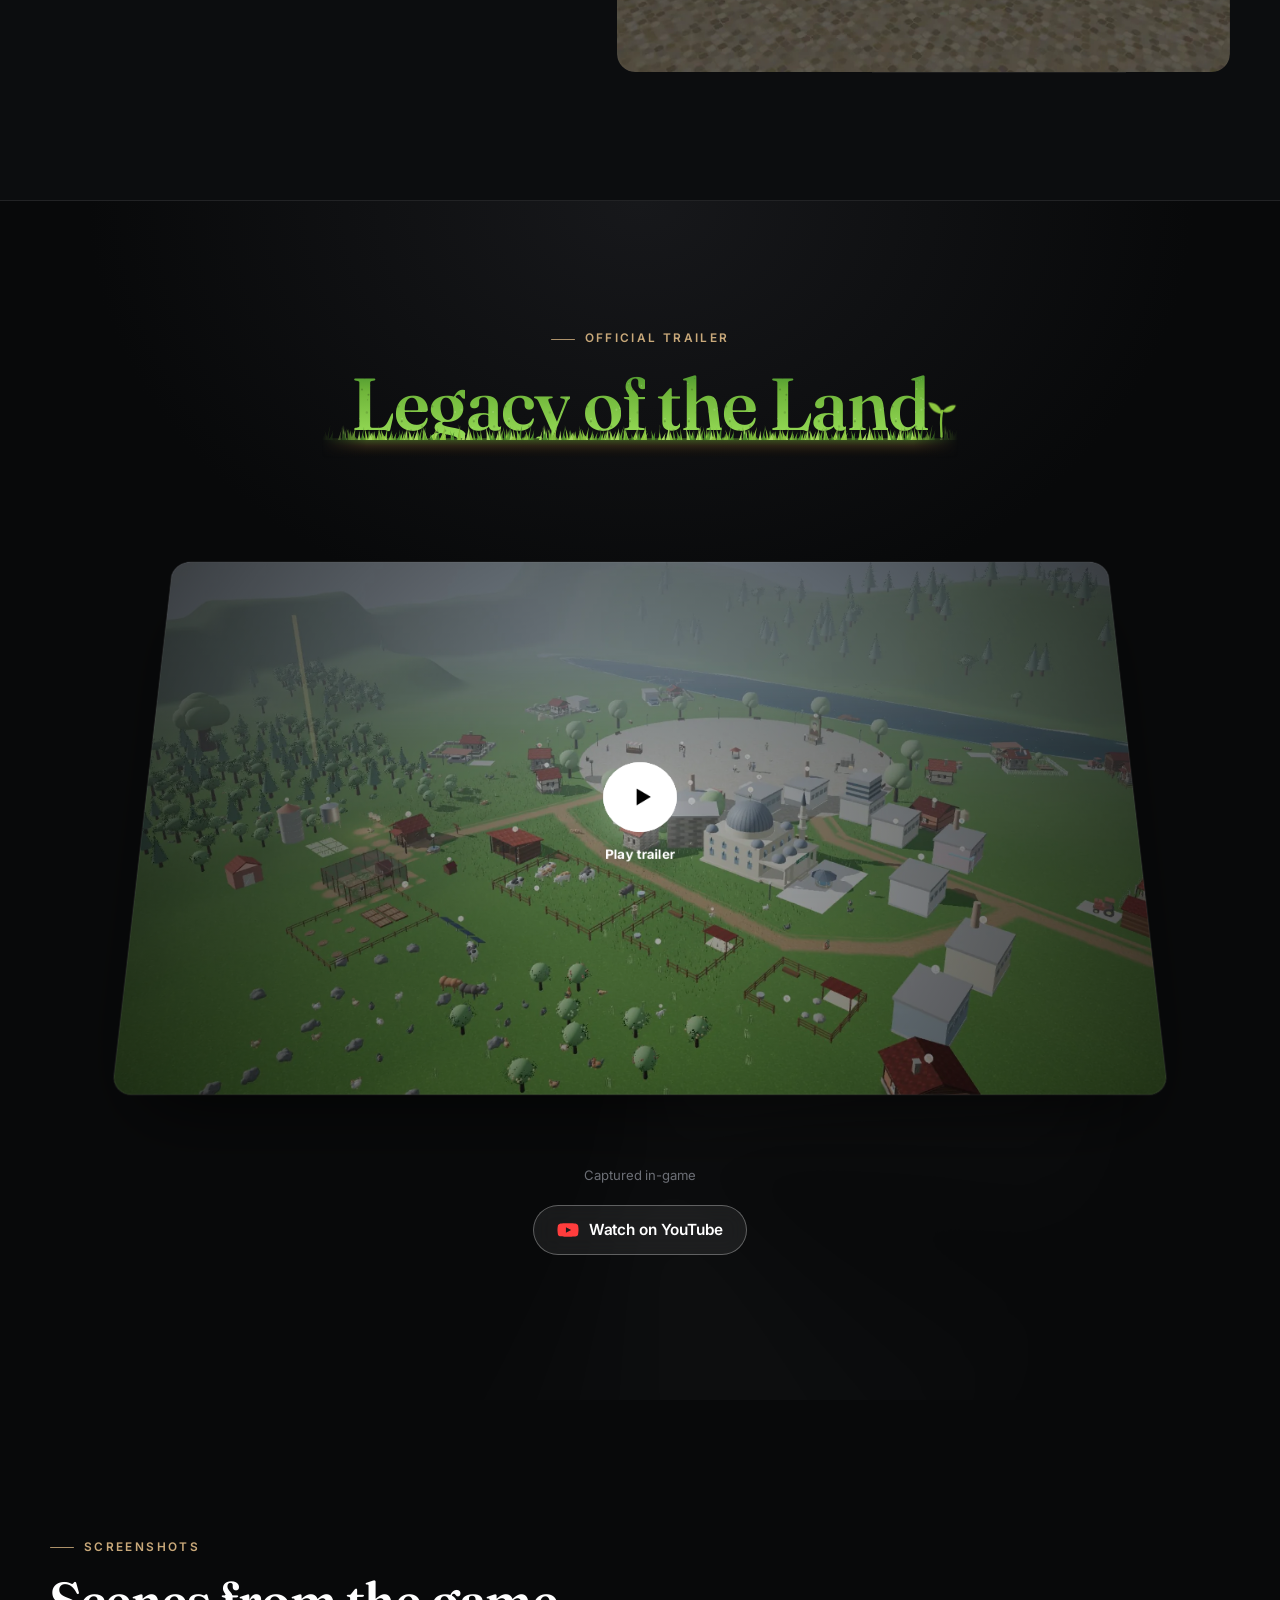
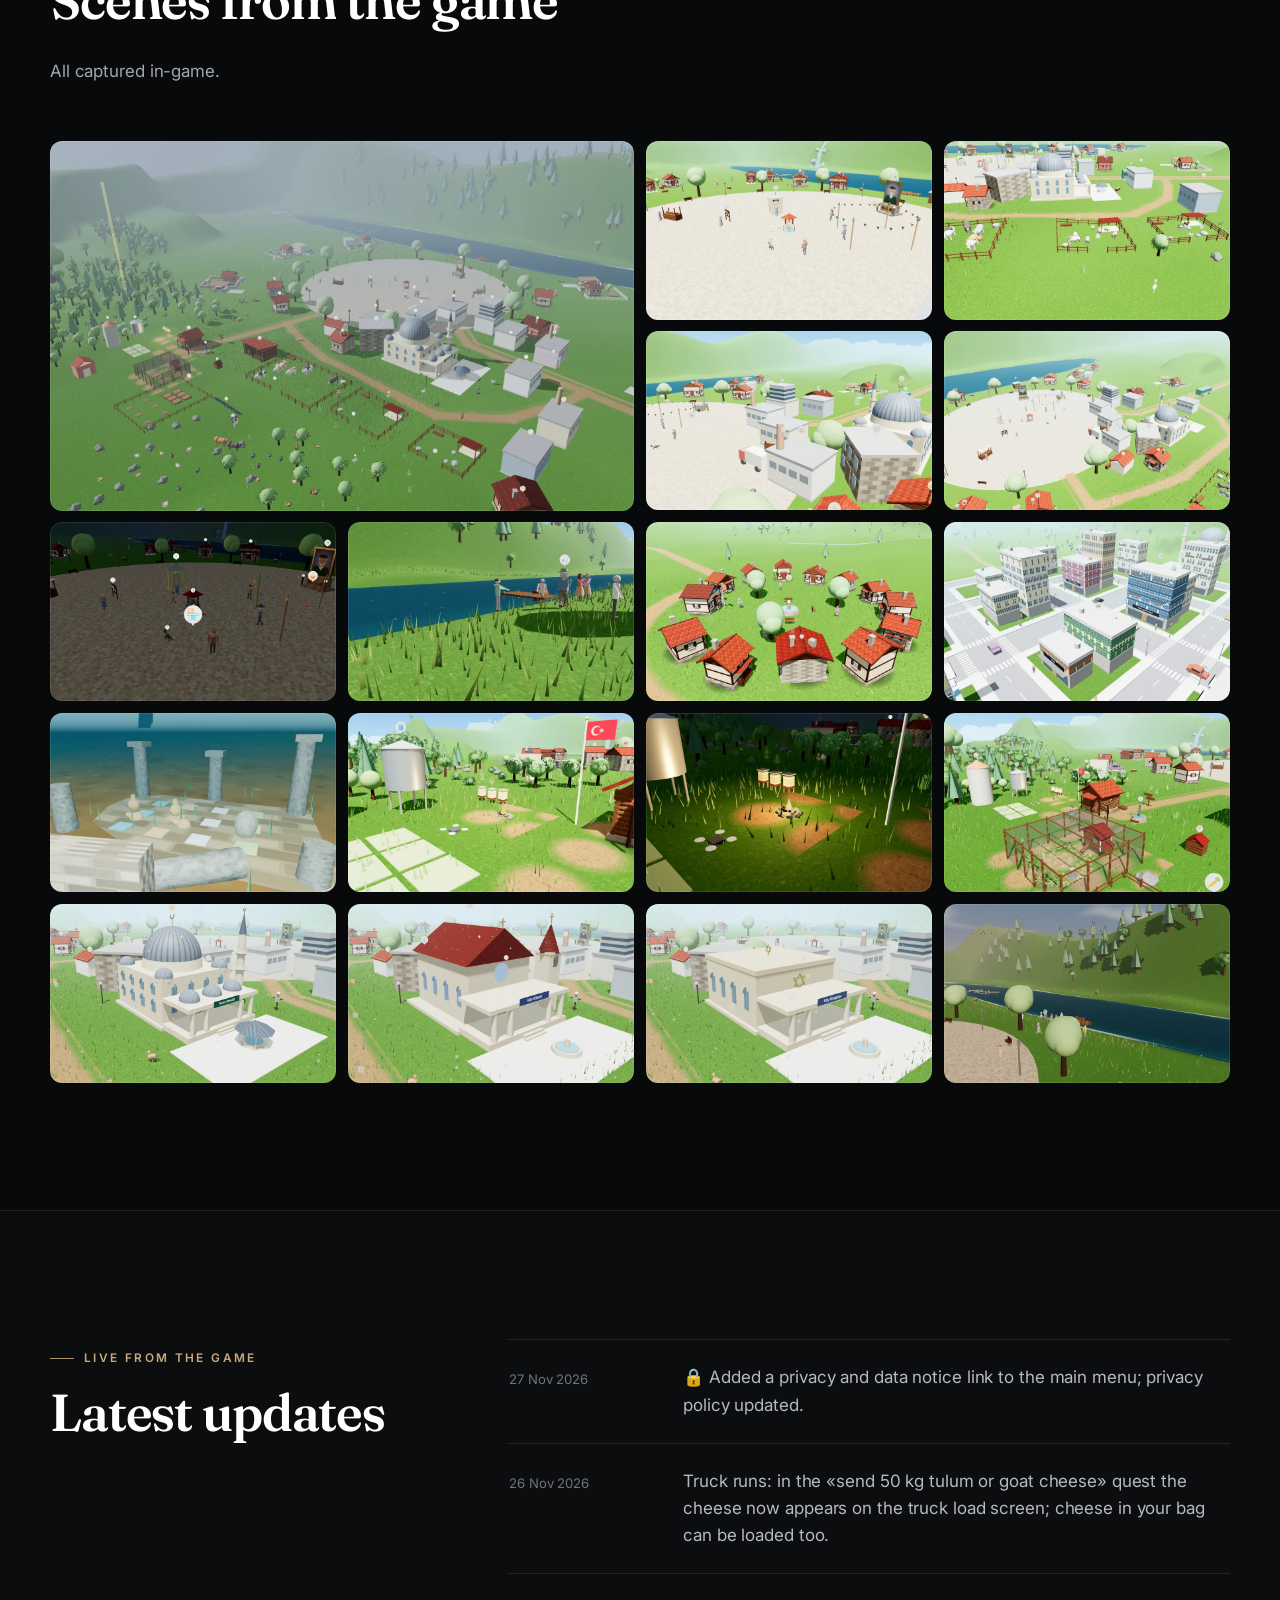
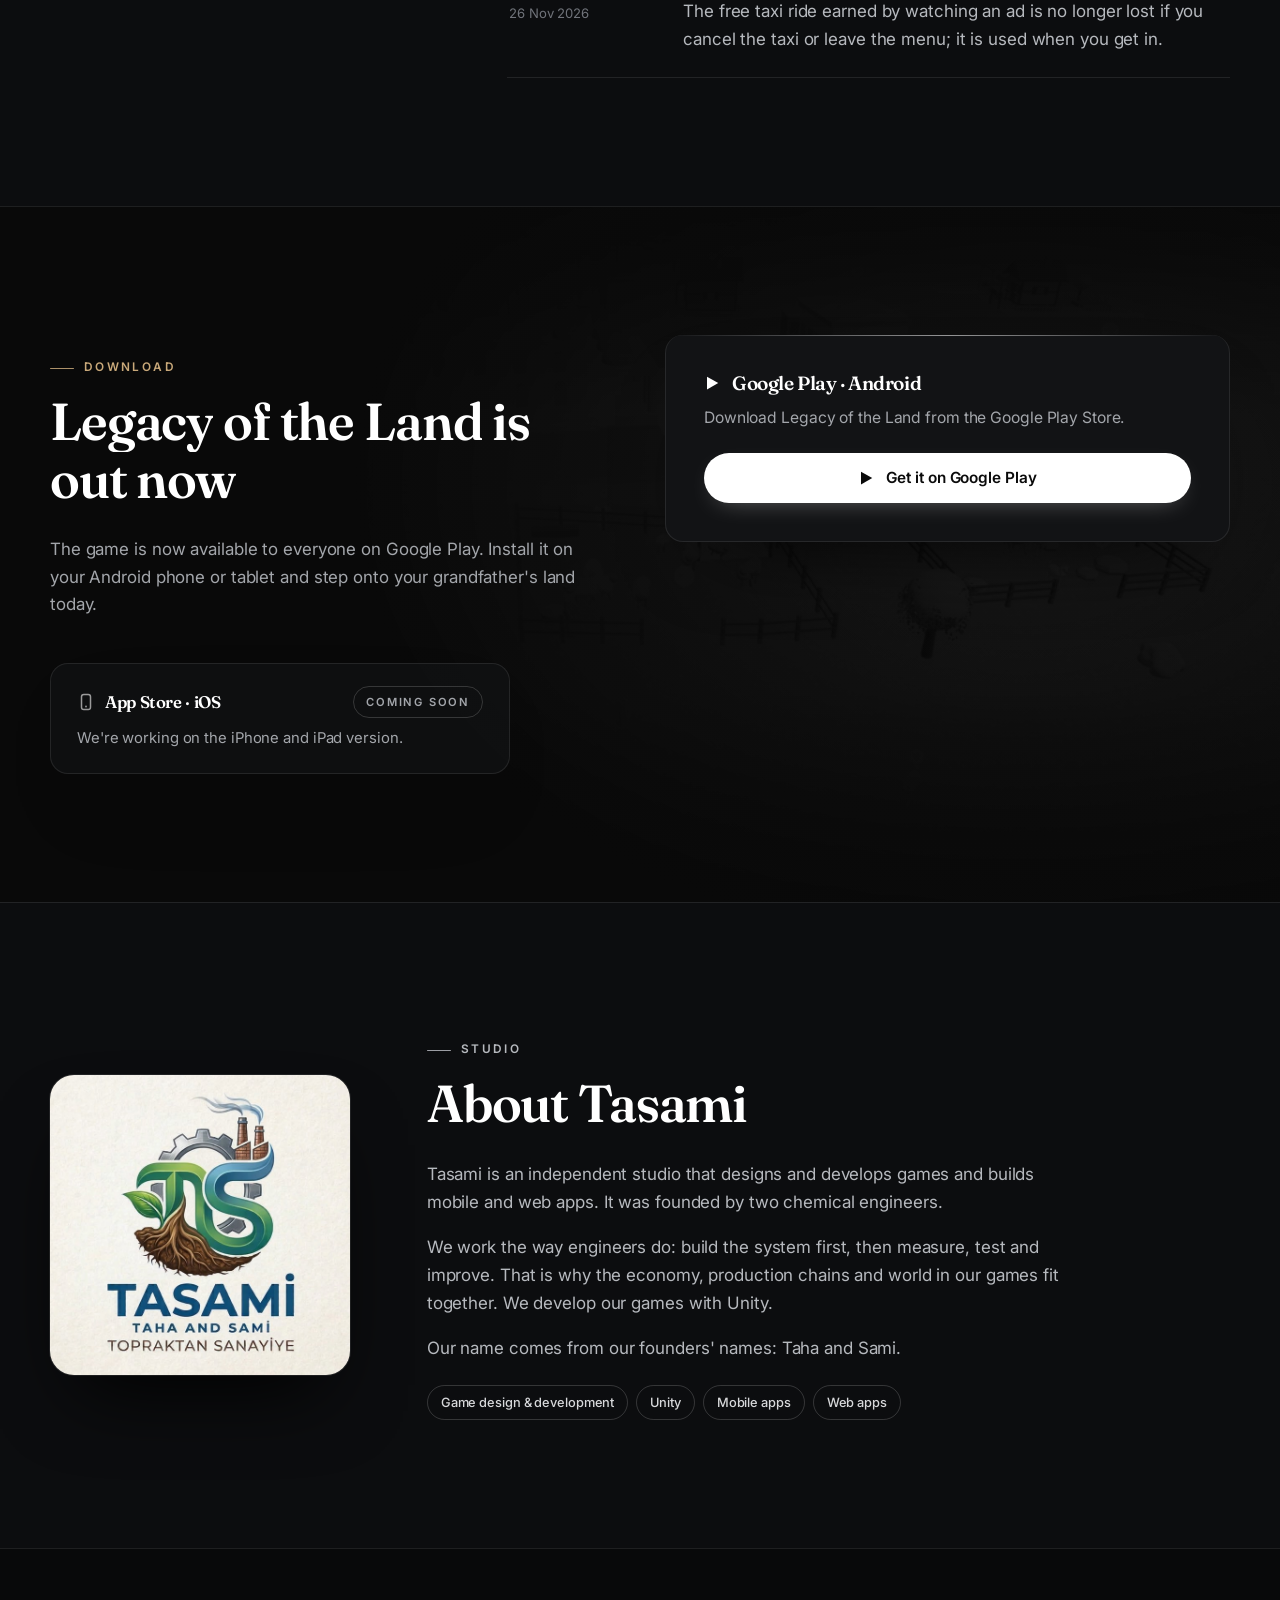
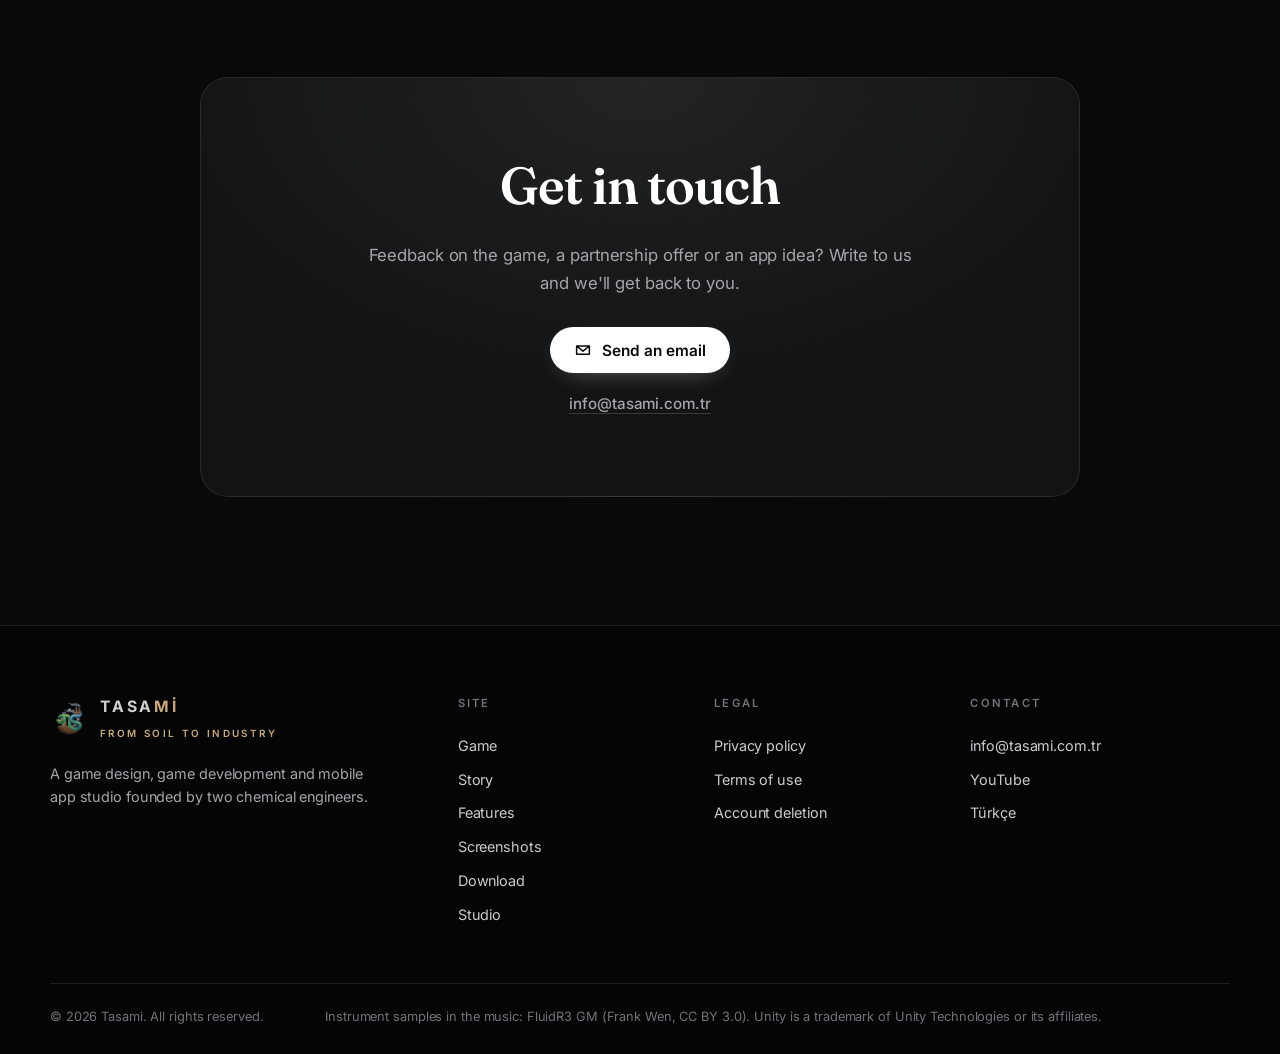
==== commit b1c0a783: "Unity sürümü 18 Aralık'ta yayında duyurusu (TR+EN) Co-Authored-By: Claude Opus 5.5 <noreply@anthropi" ====
--- a/en/index.html
+++ b/en/index.html
@@ -72,7 +72,7 @@
         <a class="btn primary" href="https://play.google.com/store/apps/details?id=com.tasami.topraginmirasi" target="_blank" rel="noopener"><svg viewBox="0 0 24 24" aria-hidden="true"><path d="M4 3.5v17l15-8.5z"/></svg>Get it on Google Play</a>
         <button class="btn glass" type="button" data-trailer><svg viewBox="0 0 24 24" aria-hidden="true"><circle cx="12" cy="12" r="10" fill="none" stroke="currentColor" stroke-width="2"/><path d="M10 8.5v7l6-3.5z"/></svg>Watch the trailer</button>
       </div>
-      <p class="badge"><i></i>Version 1.00 · Out now on Google Play · Developed with Unity</p>
+      <p class="badge"><i></i>Version 1.00 · Out now on Google Play · Unity version launches December 18</p>
     </div>
     <a class="scroll-cue" href="#hikaye"><span>Explore</span><i></i></a>
   </section>
@@ -83,8 +83,8 @@
 
   <section class="dev-band" id="unity" aria-label="Development">
     <div class="wrap dev reveal">
-      <div class="dev-head"><p class="kicker">Development</p><h2>Legacy of the Land grows with Unity</h2></div>
-      <div class="dev-body"><p>We are continuing development of the game with the Unity engine. New content and improvements reach the game on Google Play as updates when they are ready; you can see the latest changes in Latest updates further down.</p><ul class="tags"><li>Unity</li><li>Android · Google Play</li><li>iOS on the way</li></ul></div>
+      <div class="dev-head"><p class="kicker">Development</p><h2>Unity version launches December 18</h2></div>
+      <div class="dev-body"><p>The version of Legacy of the Land we have built with the Unity engine launches on December 18. Until then you can keep playing the game on Google Play; you can see the latest changes in Latest updates further down.</p><ul class="tags"><li>Unity</li><li>December 18</li><li>Android · Google Play</li><li>iOS on the way</li></ul></div>
     </div>
   </section>
 
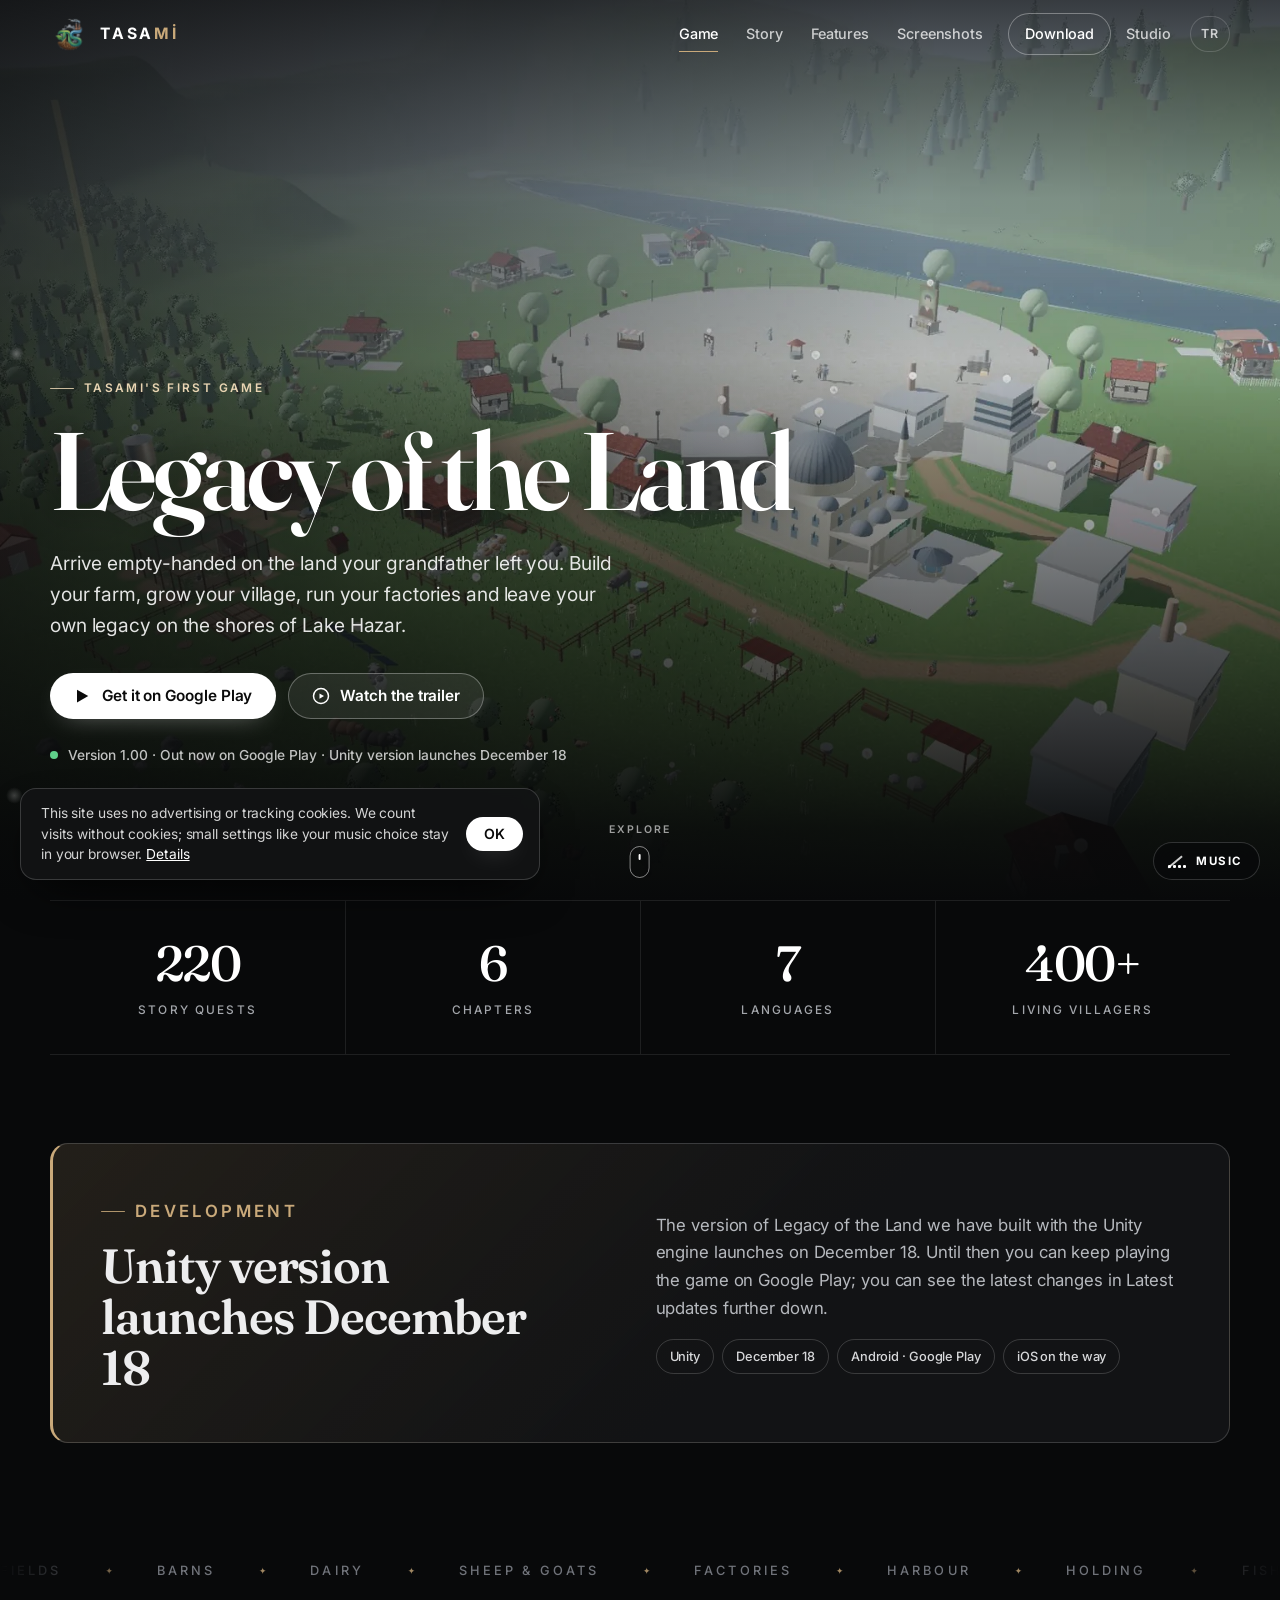
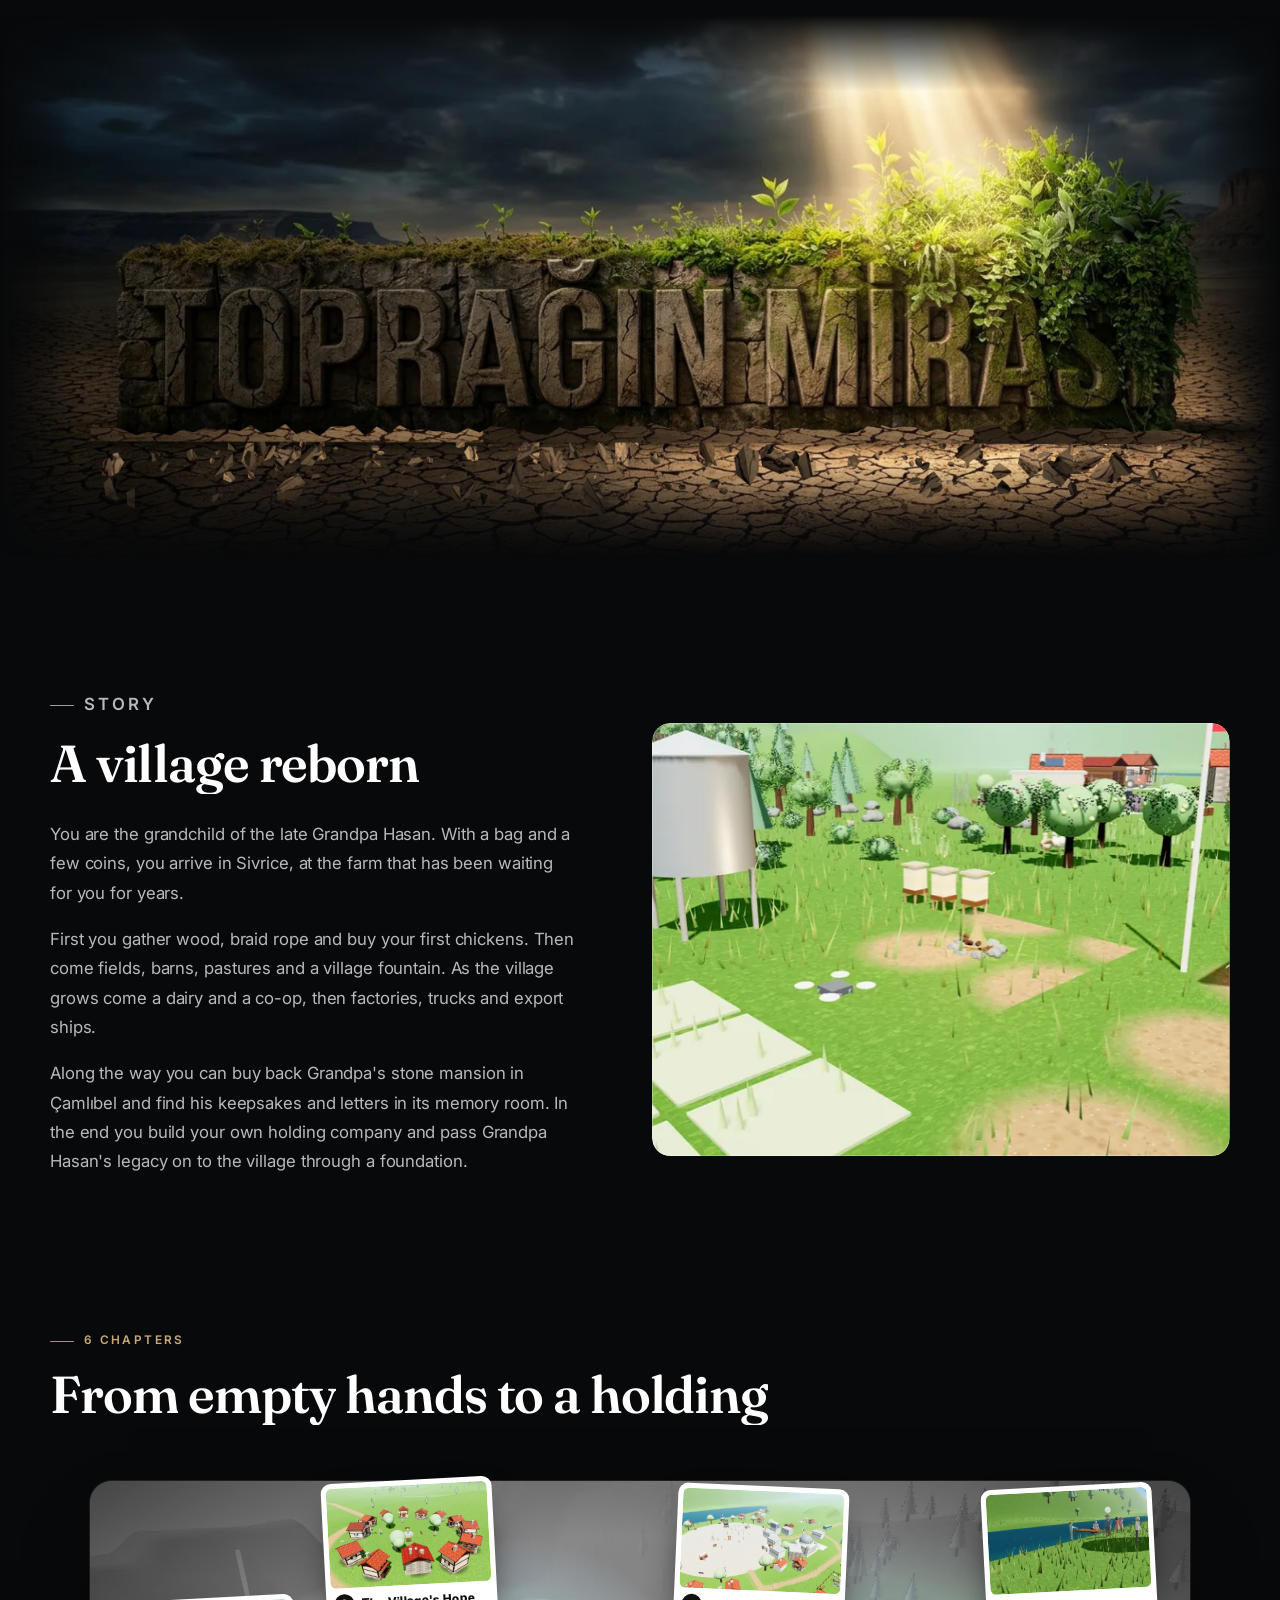
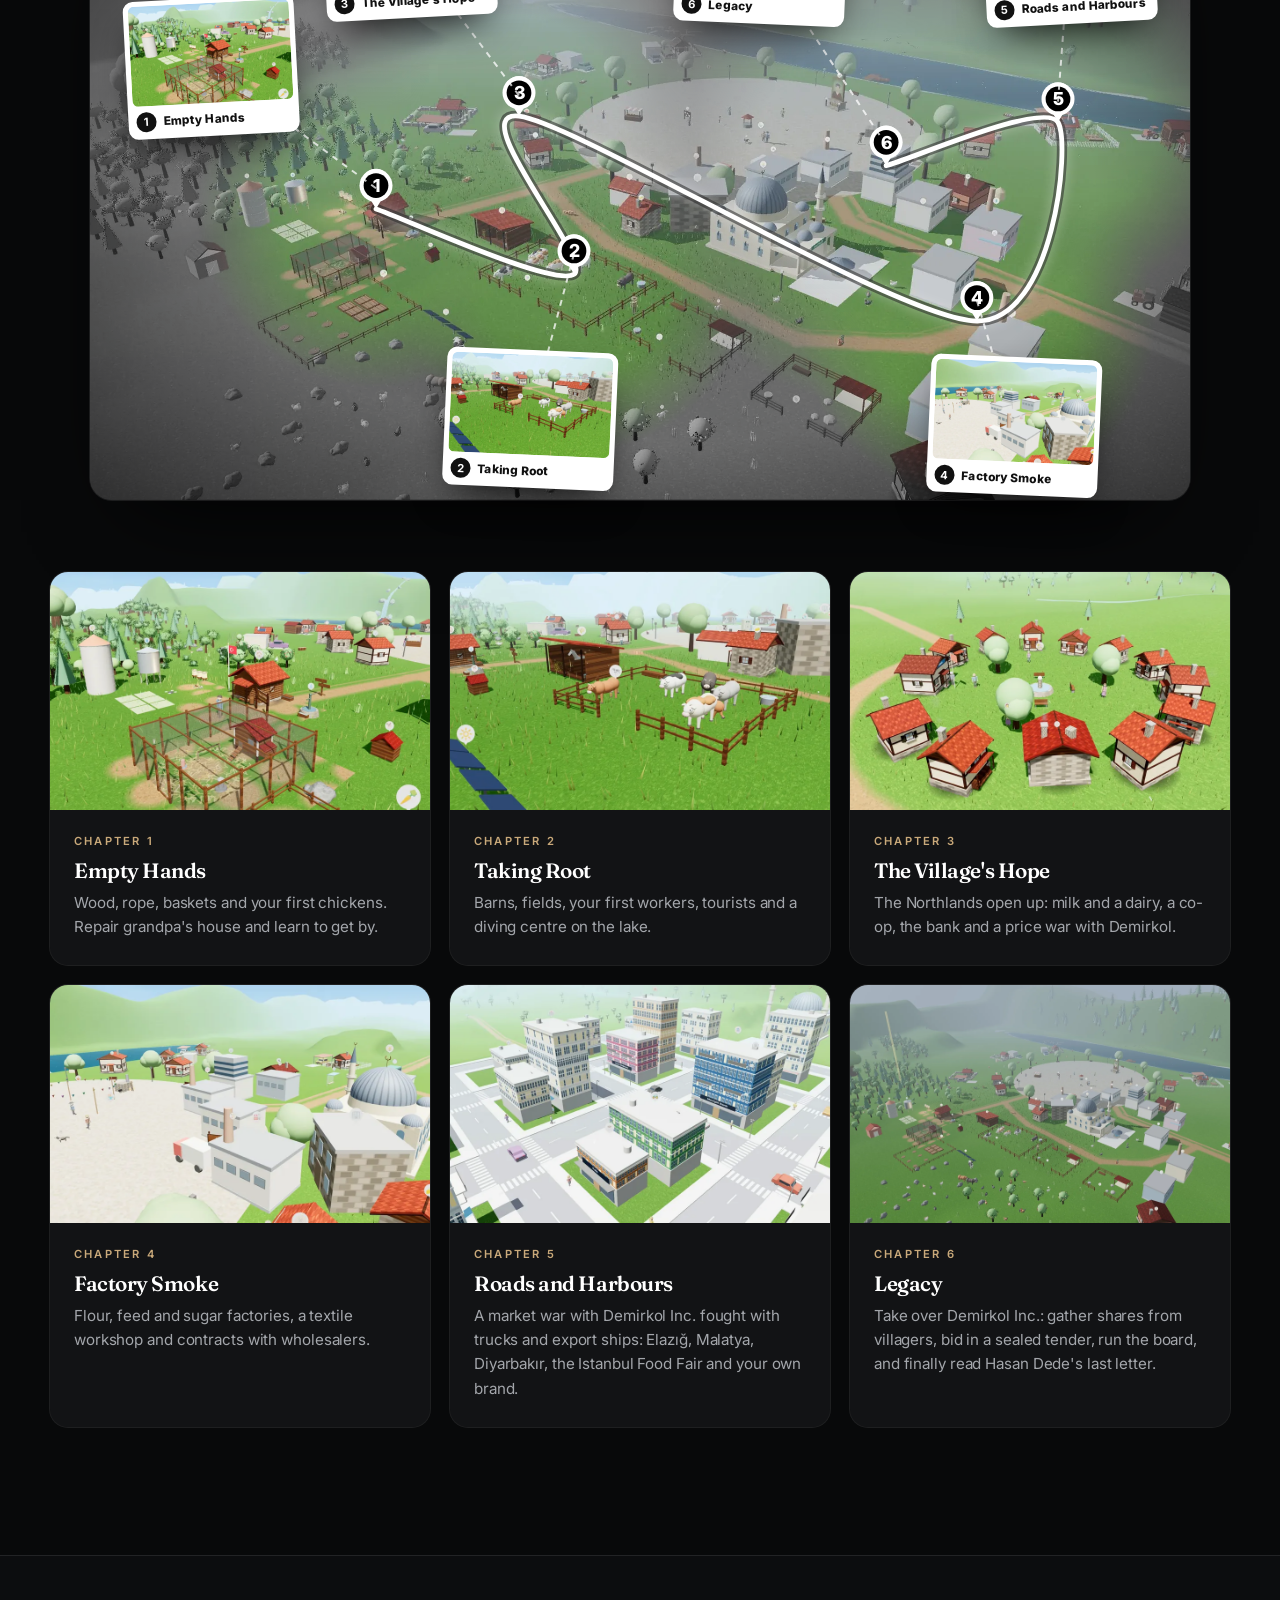
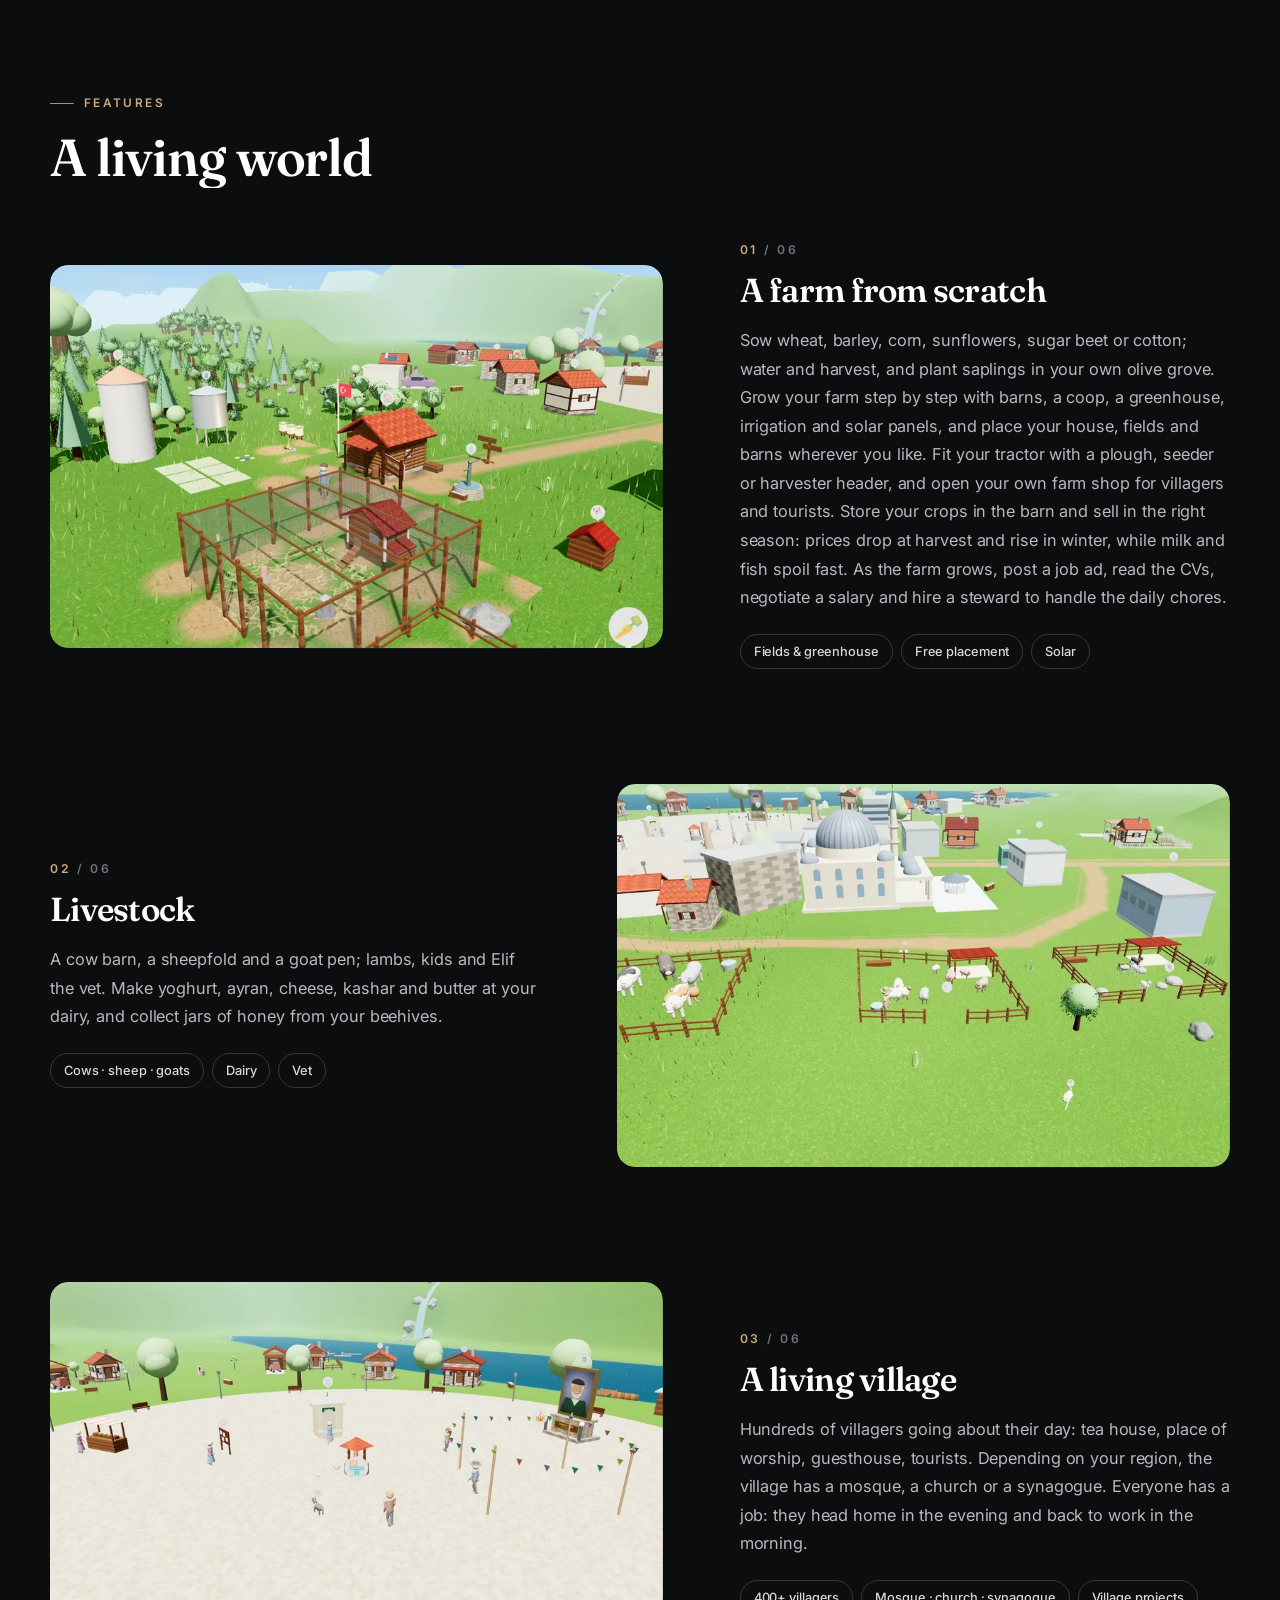
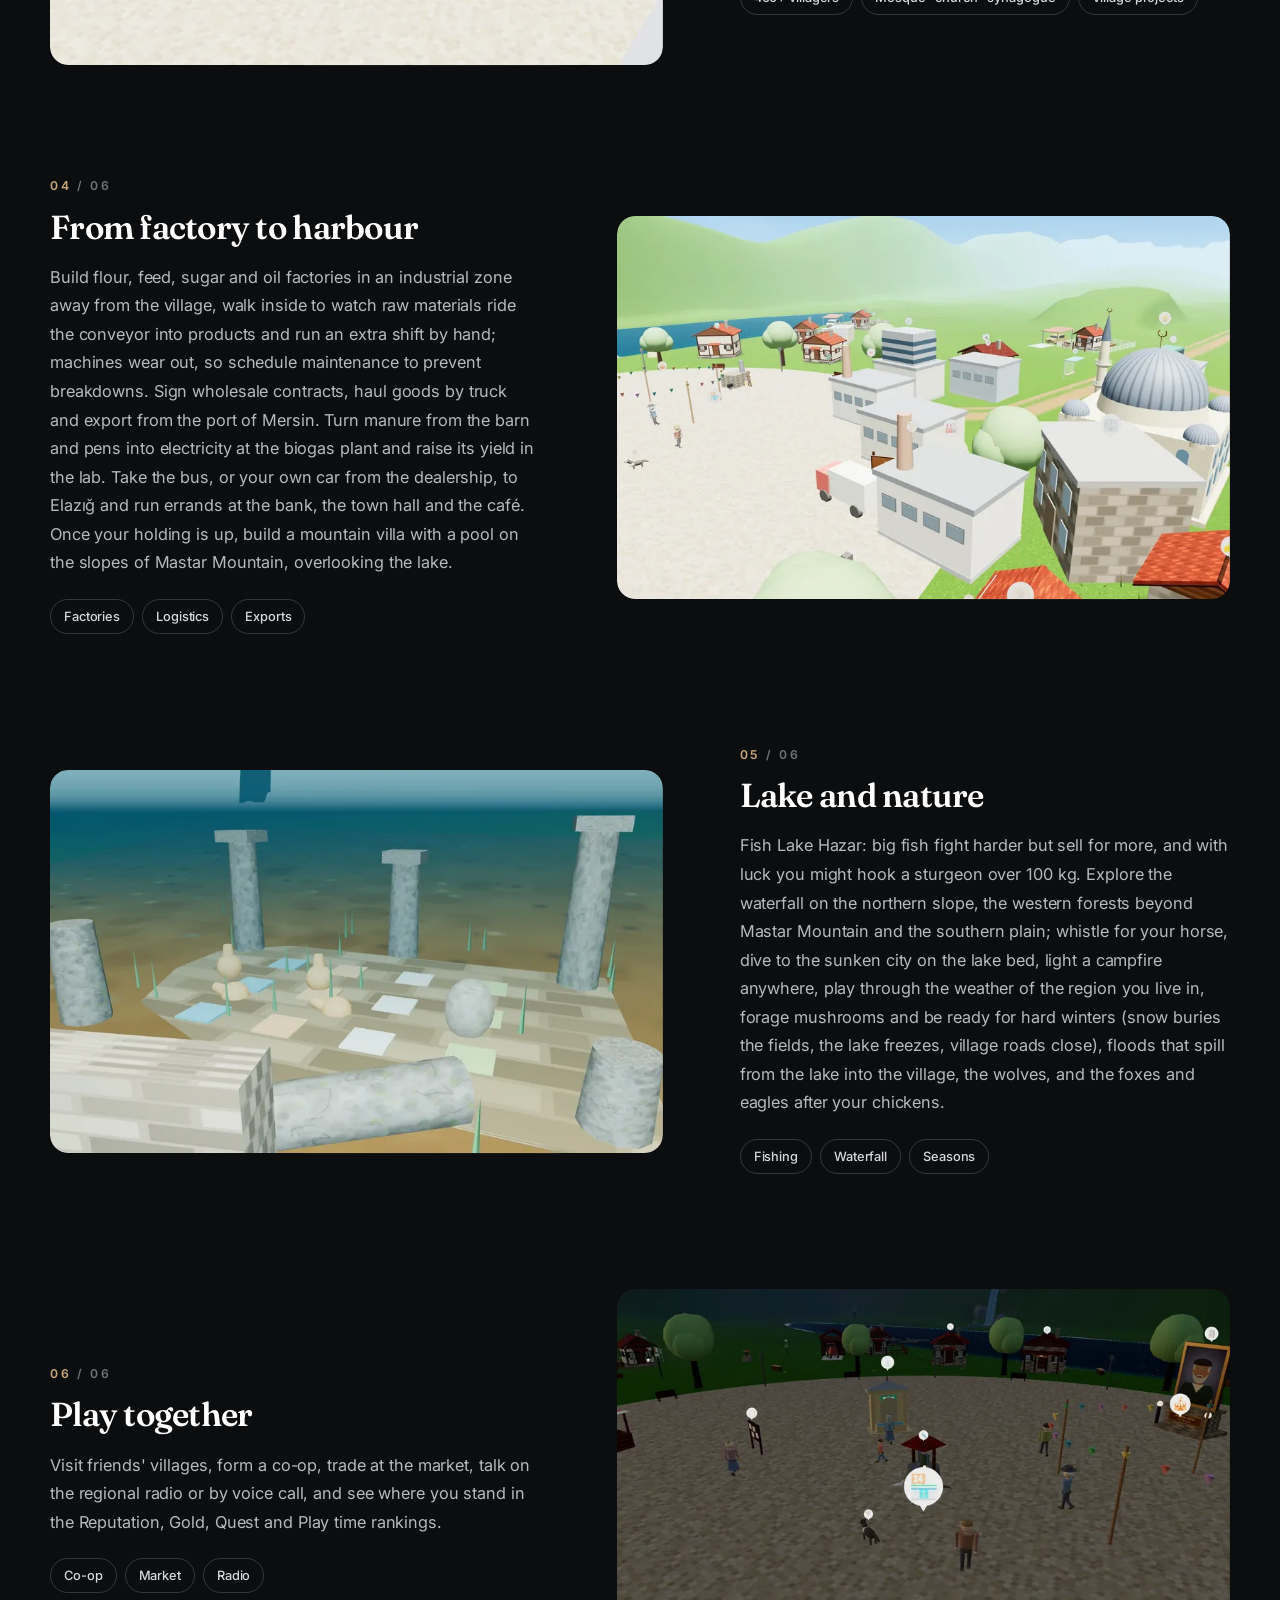
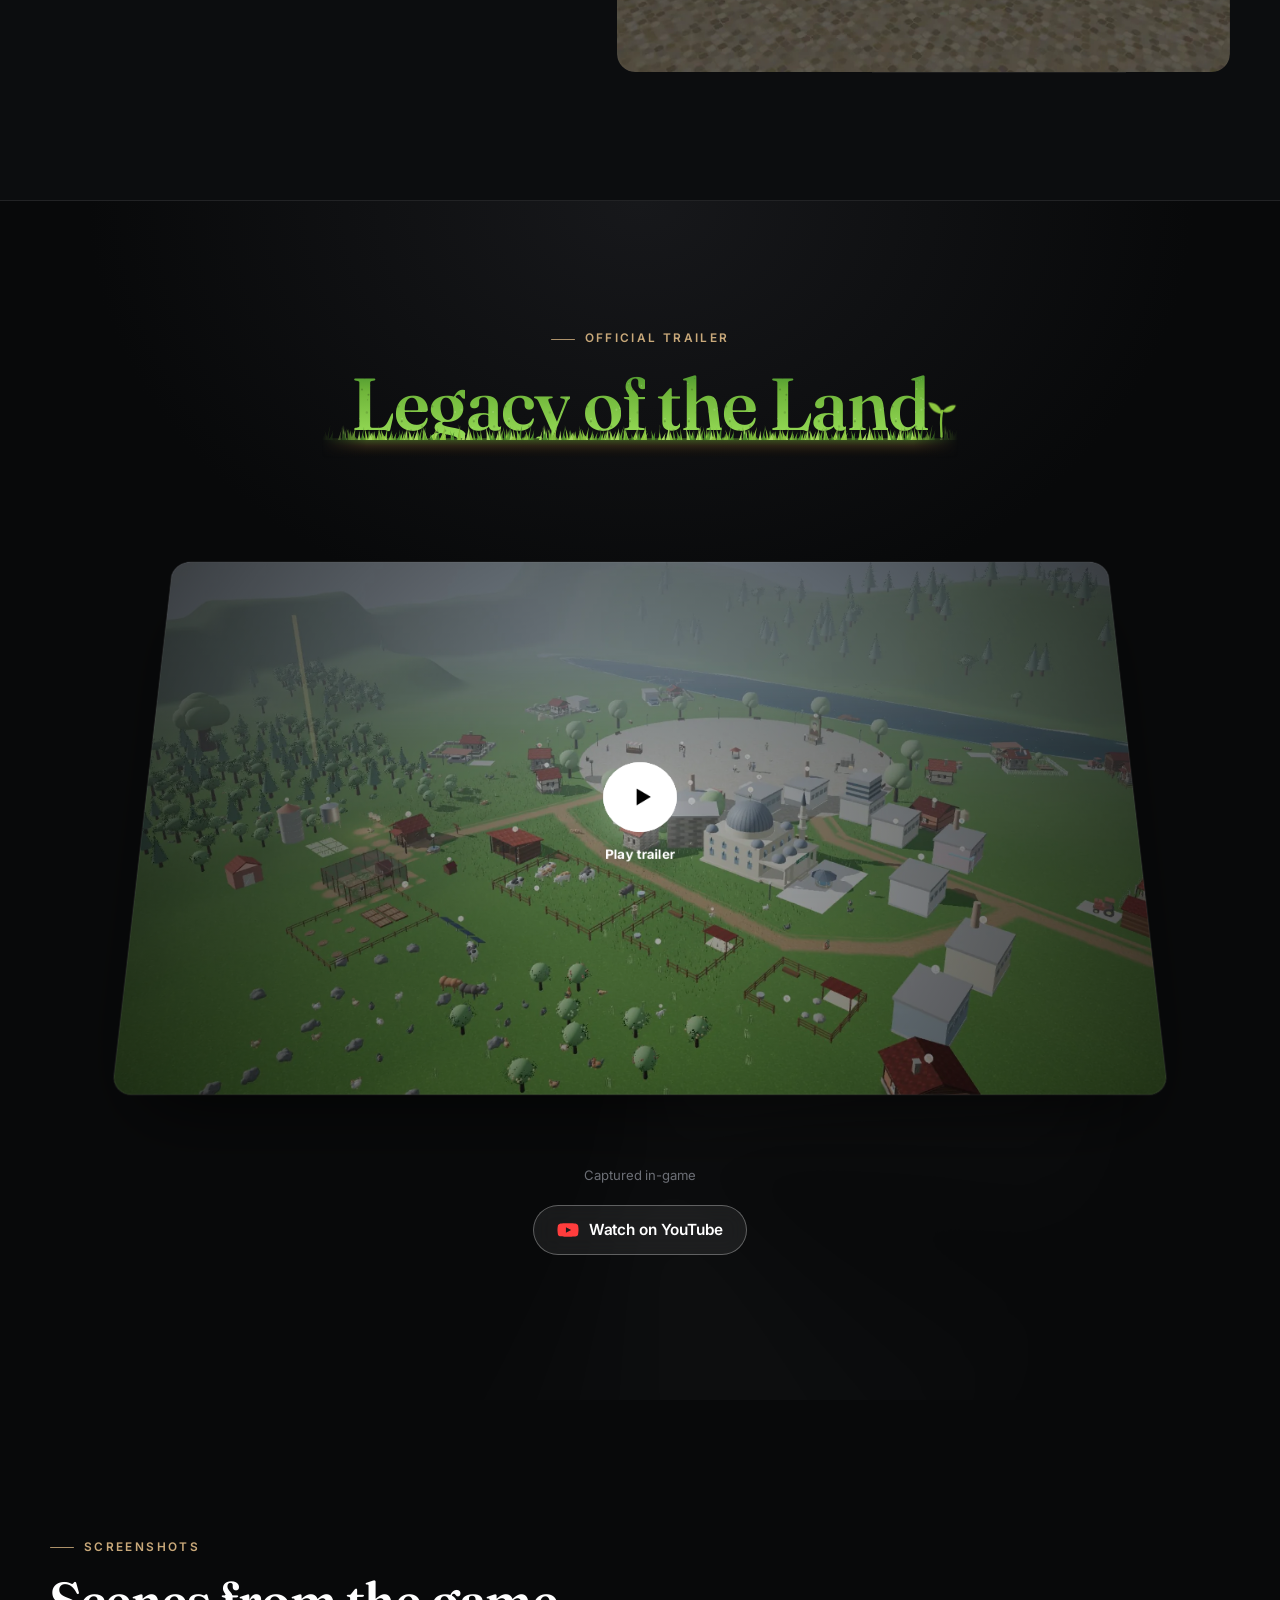
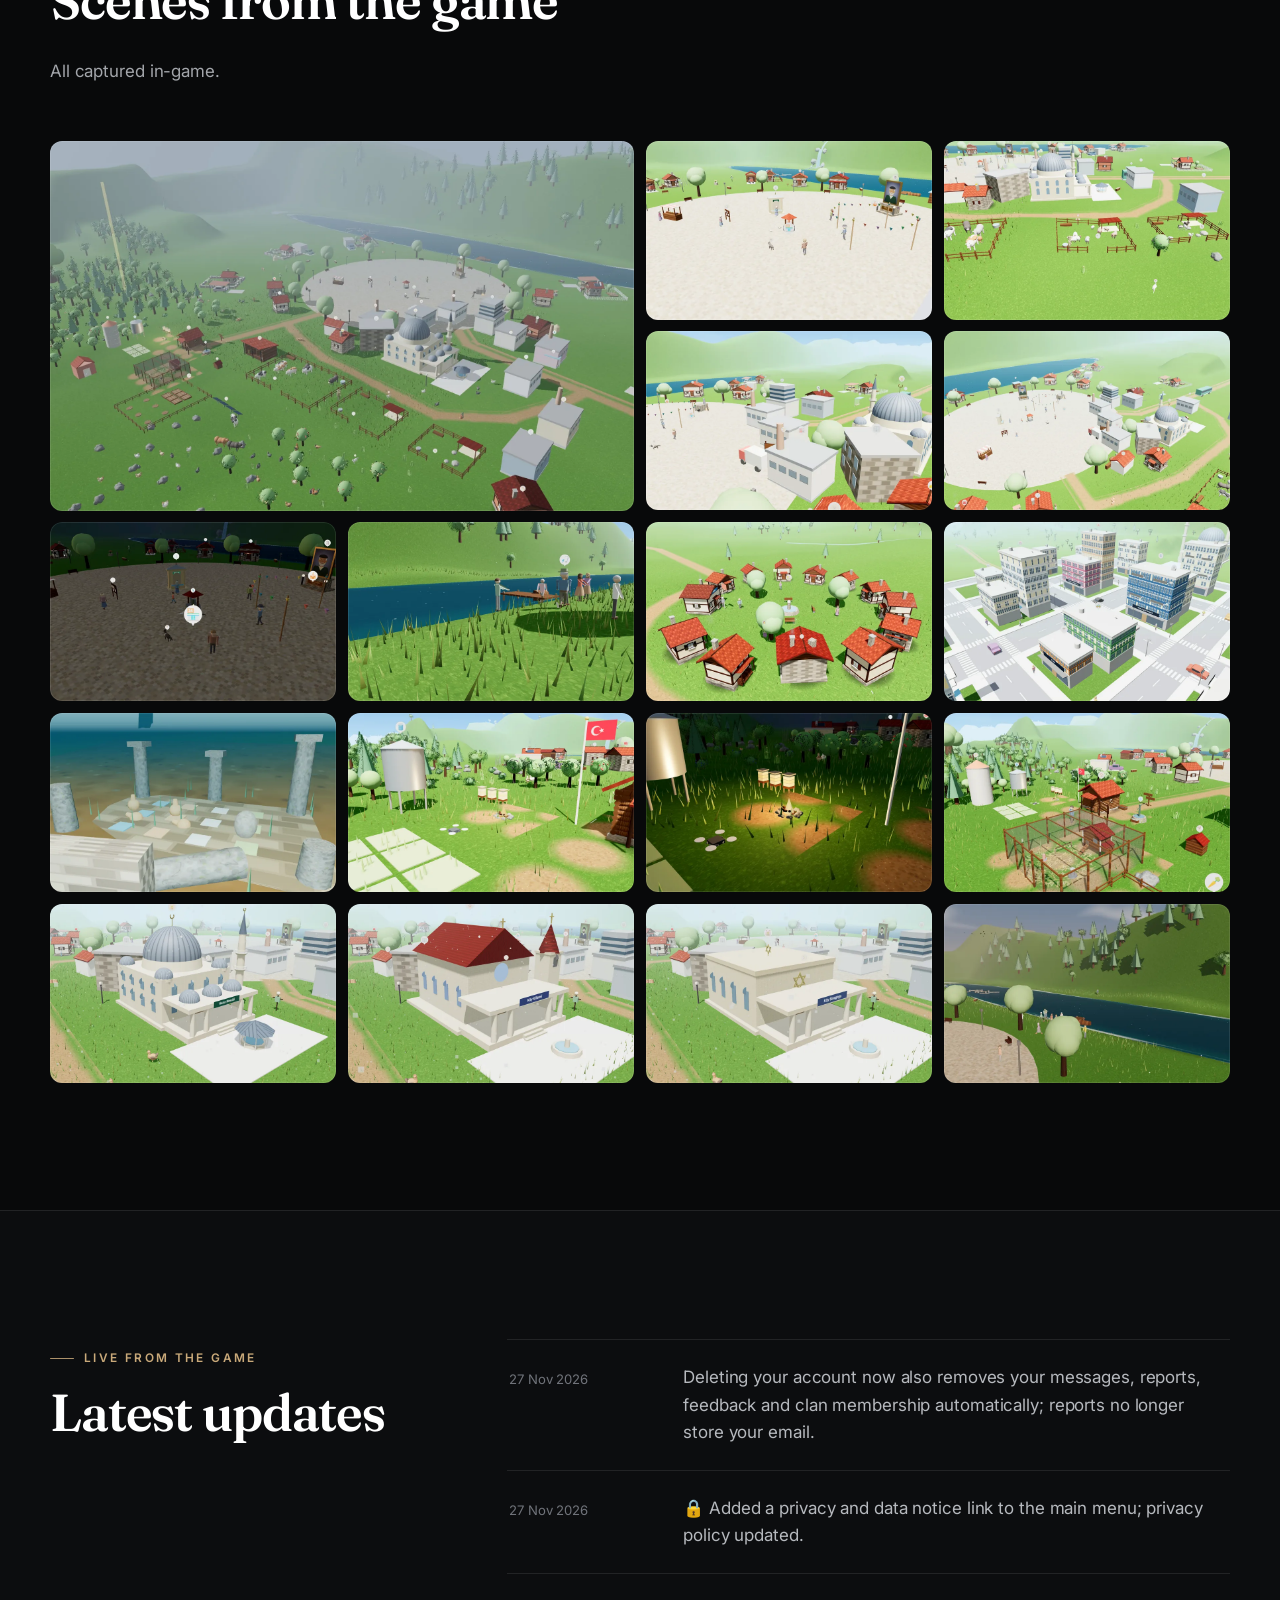
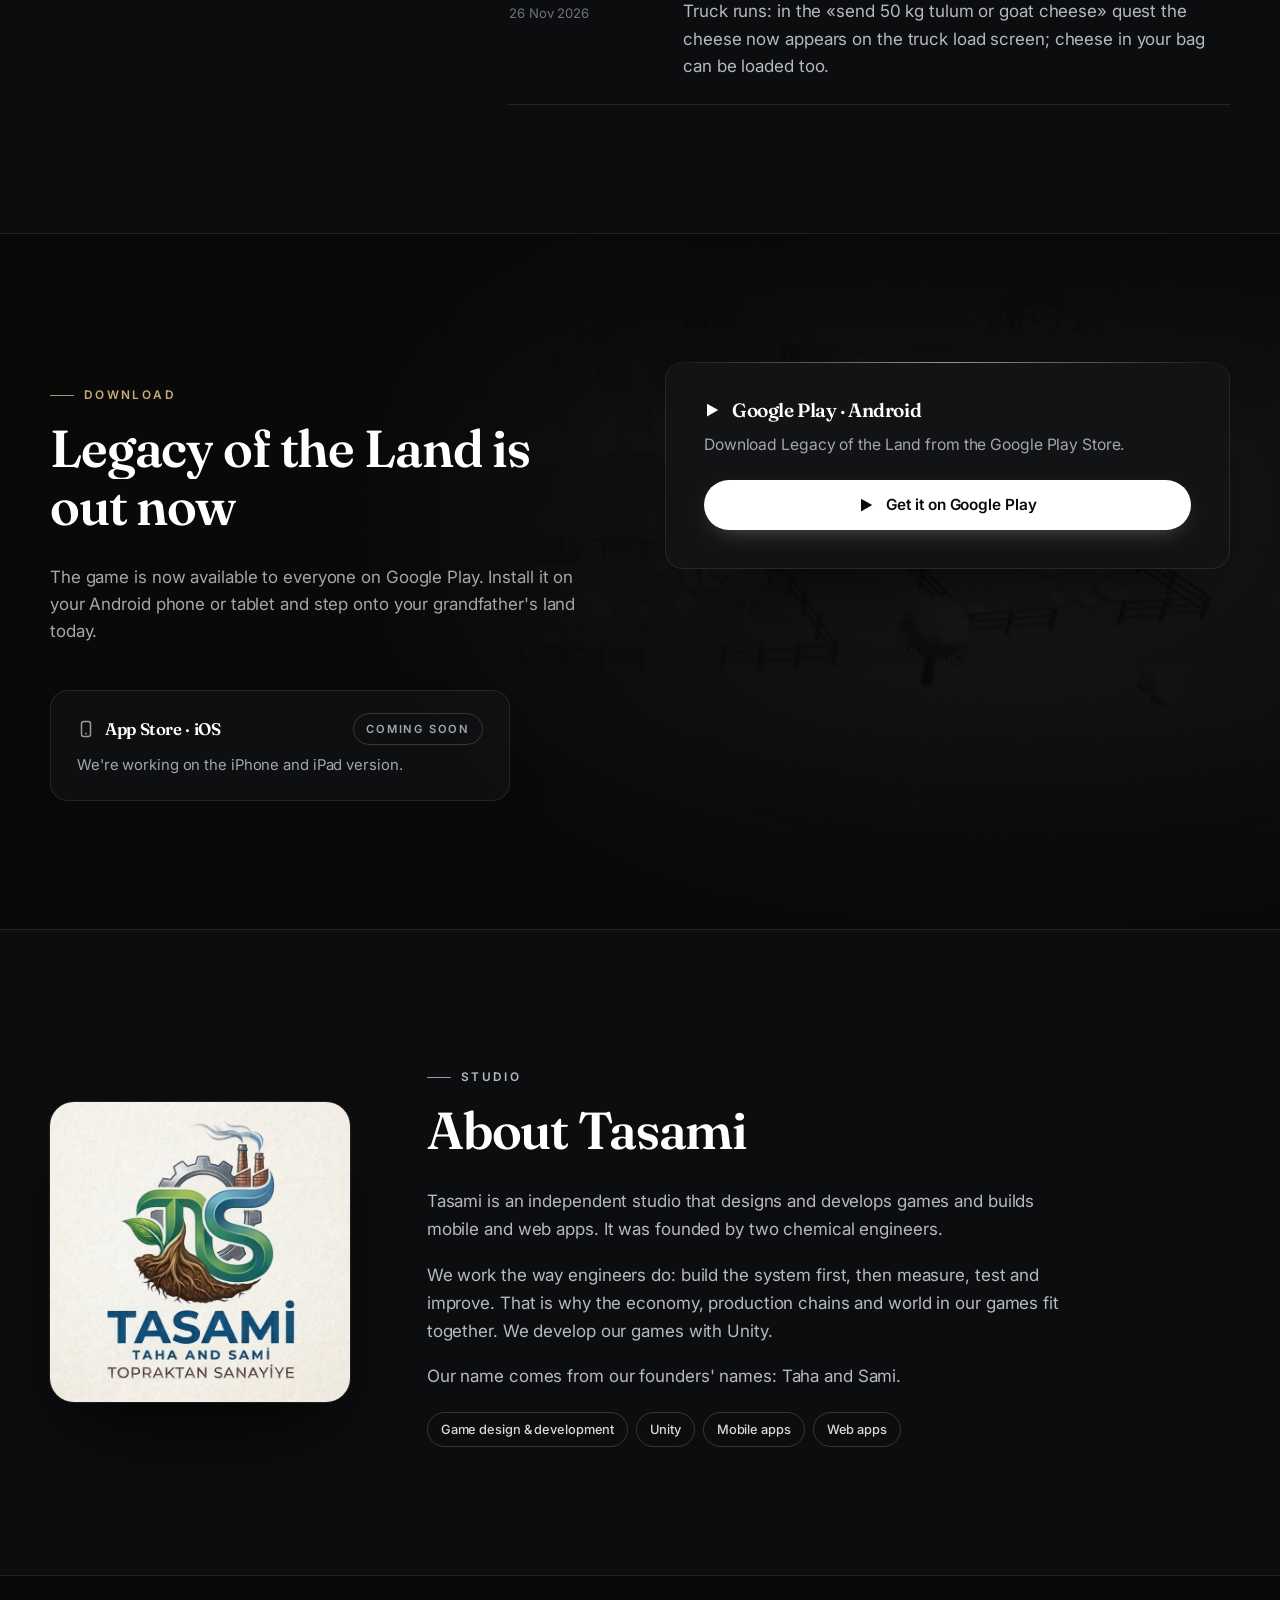
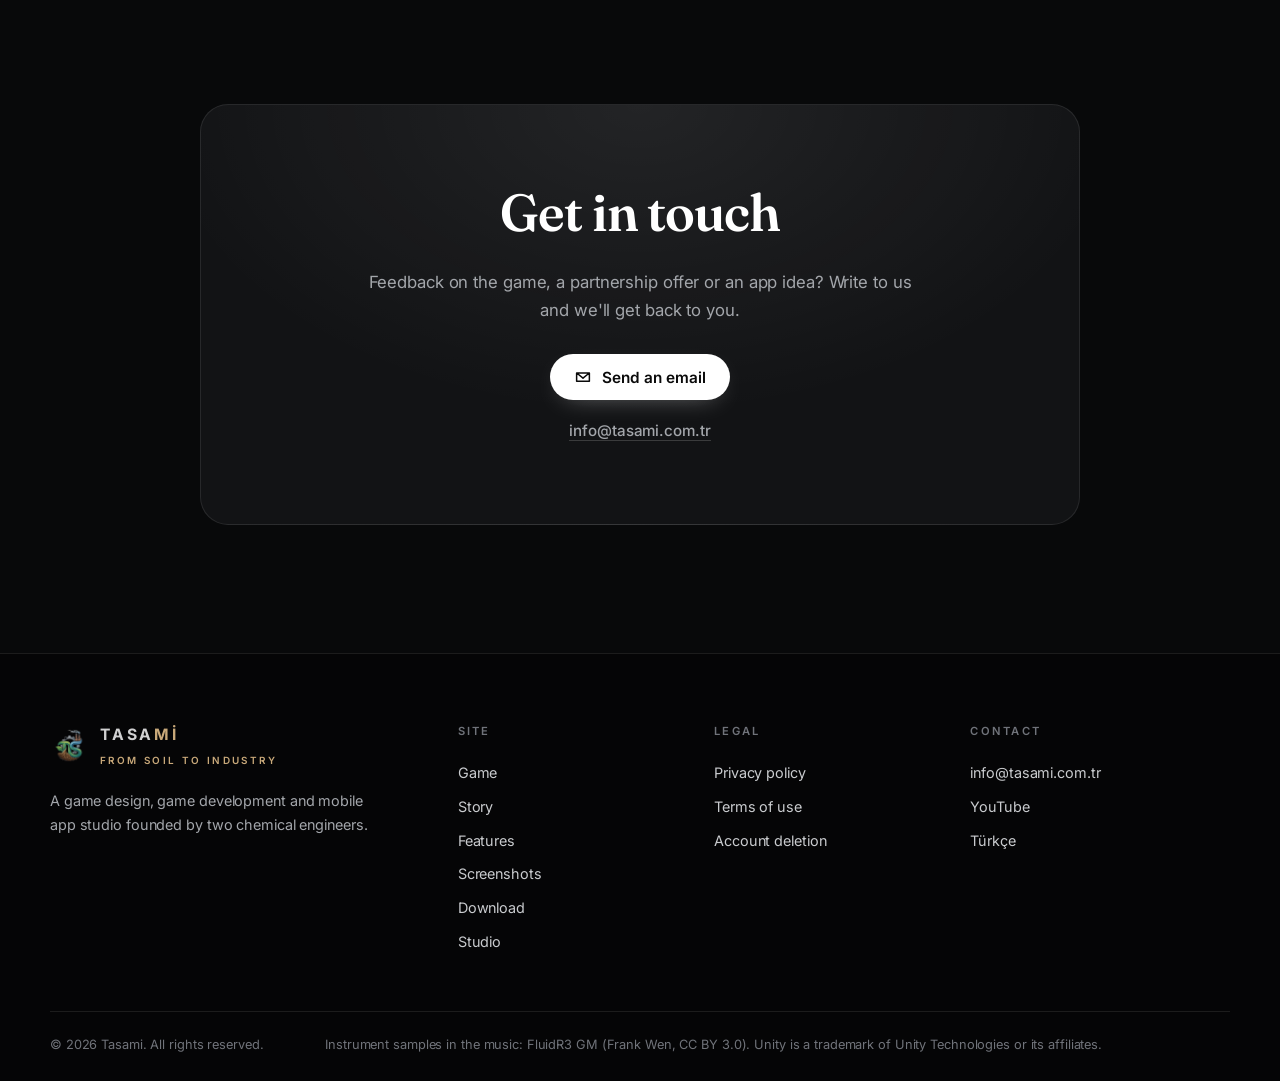
==== commit 7608b649: "Oyunla senkron: sürüm 1.00" ====
--- a/en/index.html
+++ b/en/index.html
@@ -146,7 +146,7 @@
   <section class="updates" id="guncellemeler">
     <div class="wrap">
       <div class="sec-head reveal"><p class="kicker">Live from the game</p><h2>Latest updates</h2></div>
-      <ol class="upd-list"><li class="upd reveal" style="--i:0"><div class="upd-m"><time datetime="2026-11-27">27 Nov 2026</time></div><p>🔒 Added a privacy and data notice link to the main menu; privacy policy updated.</p></li><li class="upd reveal" style="--i:1"><div class="upd-m"><time datetime="2026-11-26">26 Nov 2026</time></div><p>Truck runs: in the «send 50 kg tulum or goat cheese» quest the cheese now appears on the truck load screen; cheese in your bag can be loaded too.</p></li><li class="upd reveal" style="--i:2"><div class="upd-m"><time datetime="2026-11-26">26 Nov 2026</time></div><p>The free taxi ride earned by watching an ad is no longer lost if you cancel the taxi or leave the menu; it is used when you get in.</p></li></ol>
+      <ol class="upd-list"><li class="upd reveal" style="--i:0"><div class="upd-m"><time datetime="2026-11-27">27 Nov 2026</time></div><p>Deleting your account now also removes your messages, reports, feedback and clan membership automatically; reports no longer store your email.</p></li><li class="upd reveal" style="--i:1"><div class="upd-m"><time datetime="2026-11-27">27 Nov 2026</time></div><p>🔒 Added a privacy and data notice link to the main menu; privacy policy updated.</p></li><li class="upd reveal" style="--i:2"><div class="upd-m"><time datetime="2026-11-26">26 Nov 2026</time></div><p>Truck runs: in the «send 50 kg tulum or goat cheese» quest the cheese now appears on the truck load screen; cheese in your bag can be loaded too.</p></li></ol>
     </div>
   </section>
 
